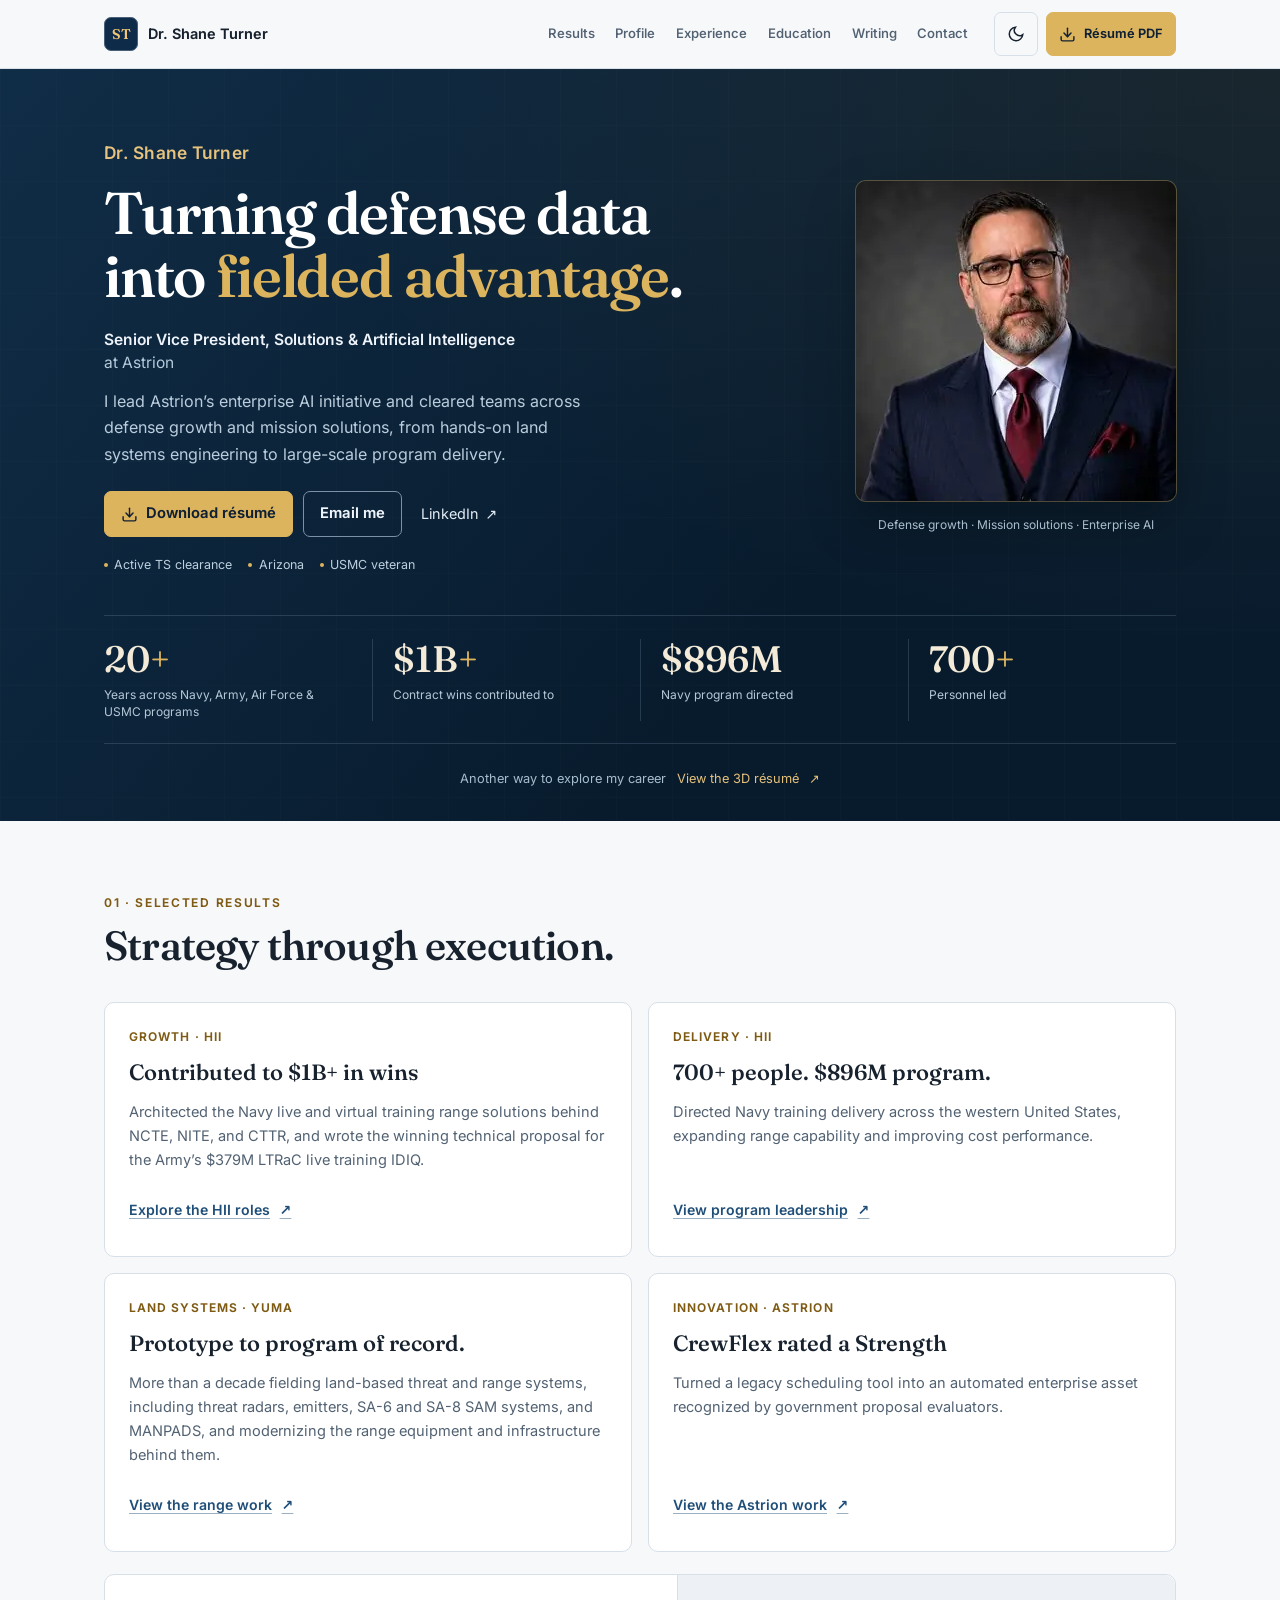
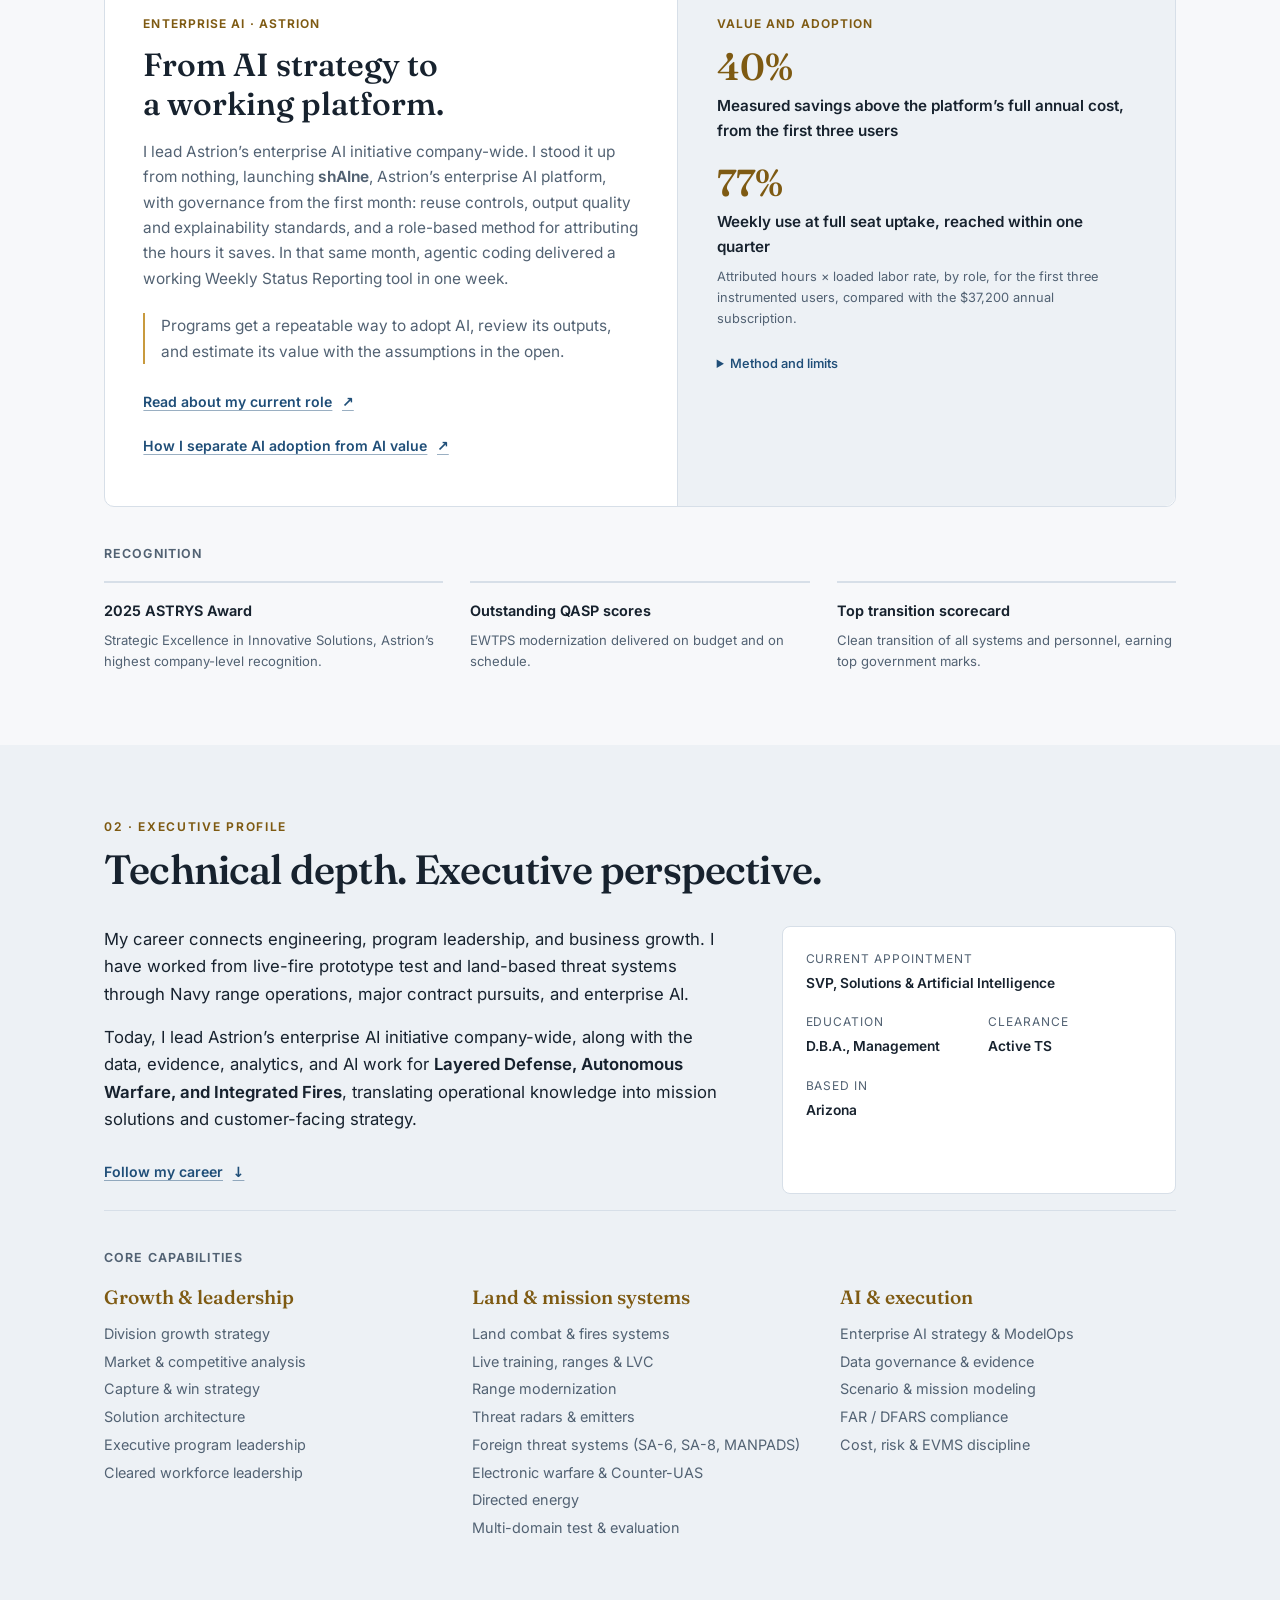
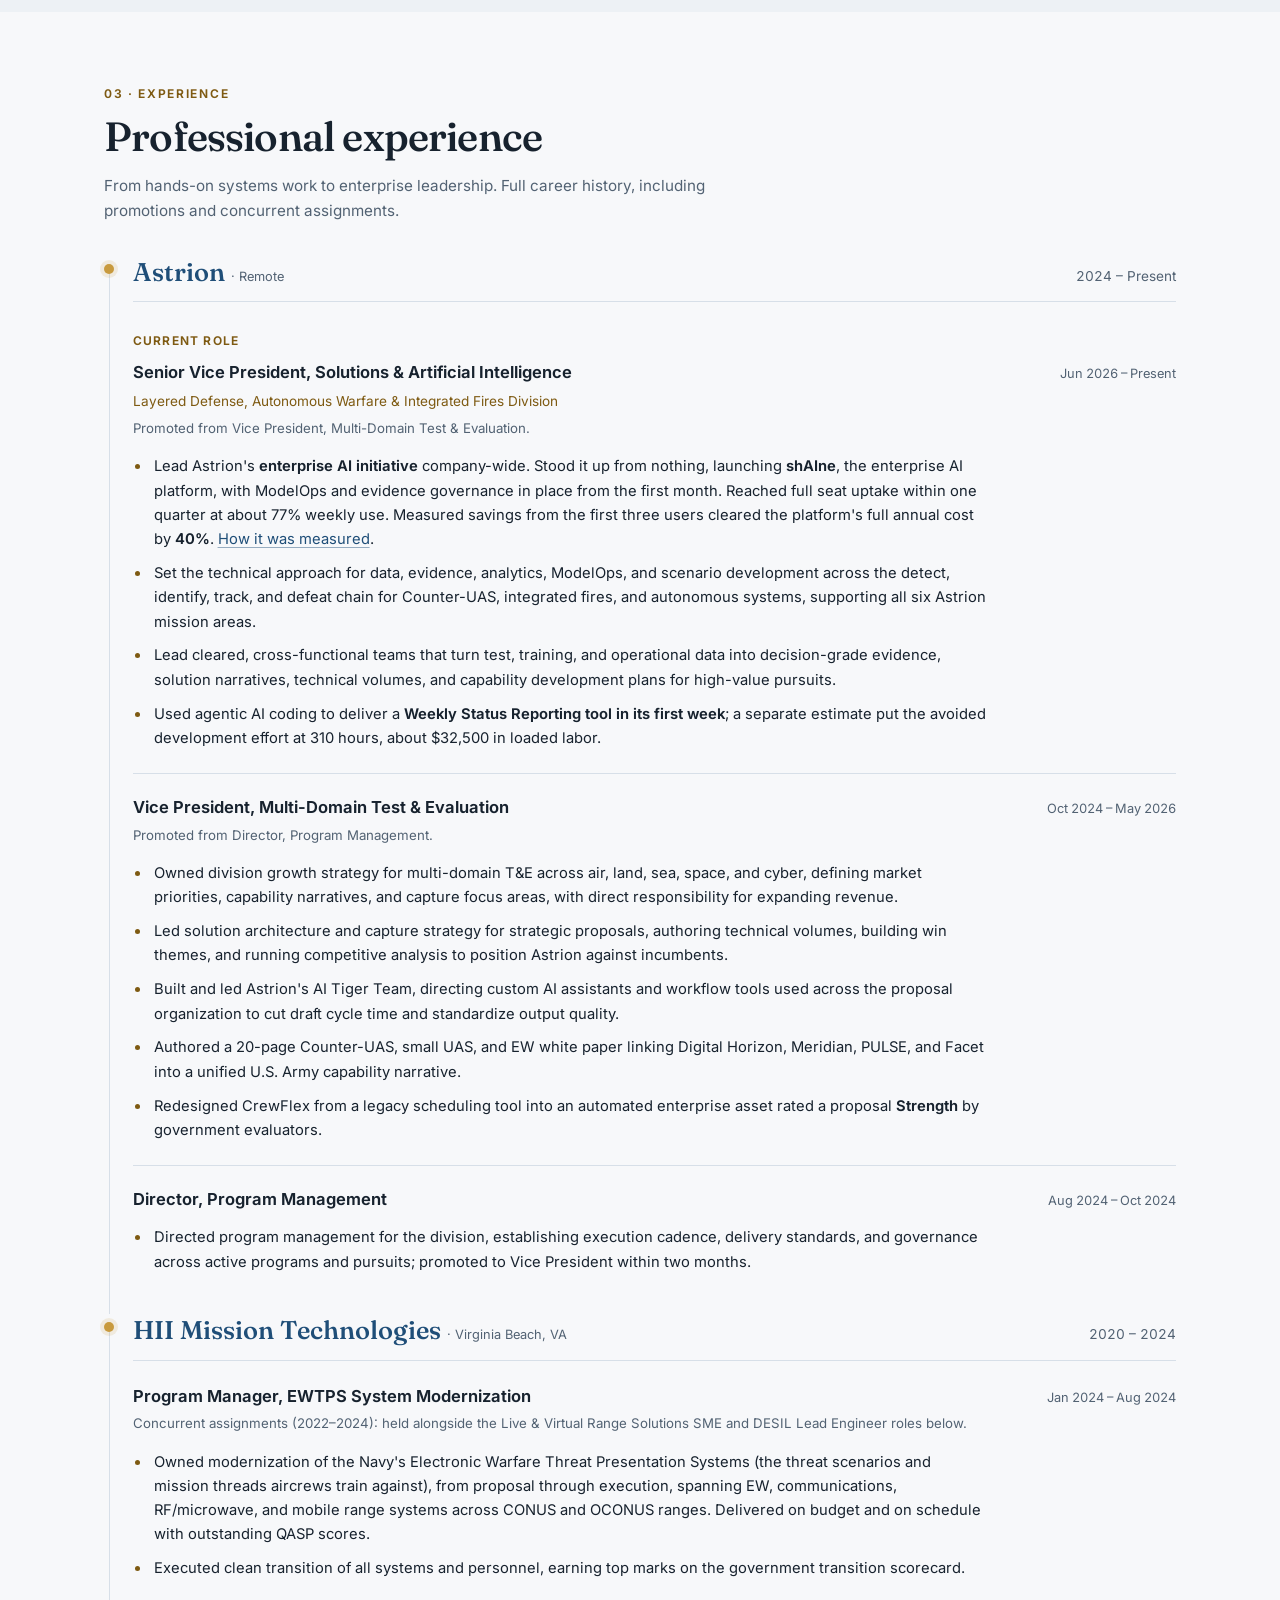
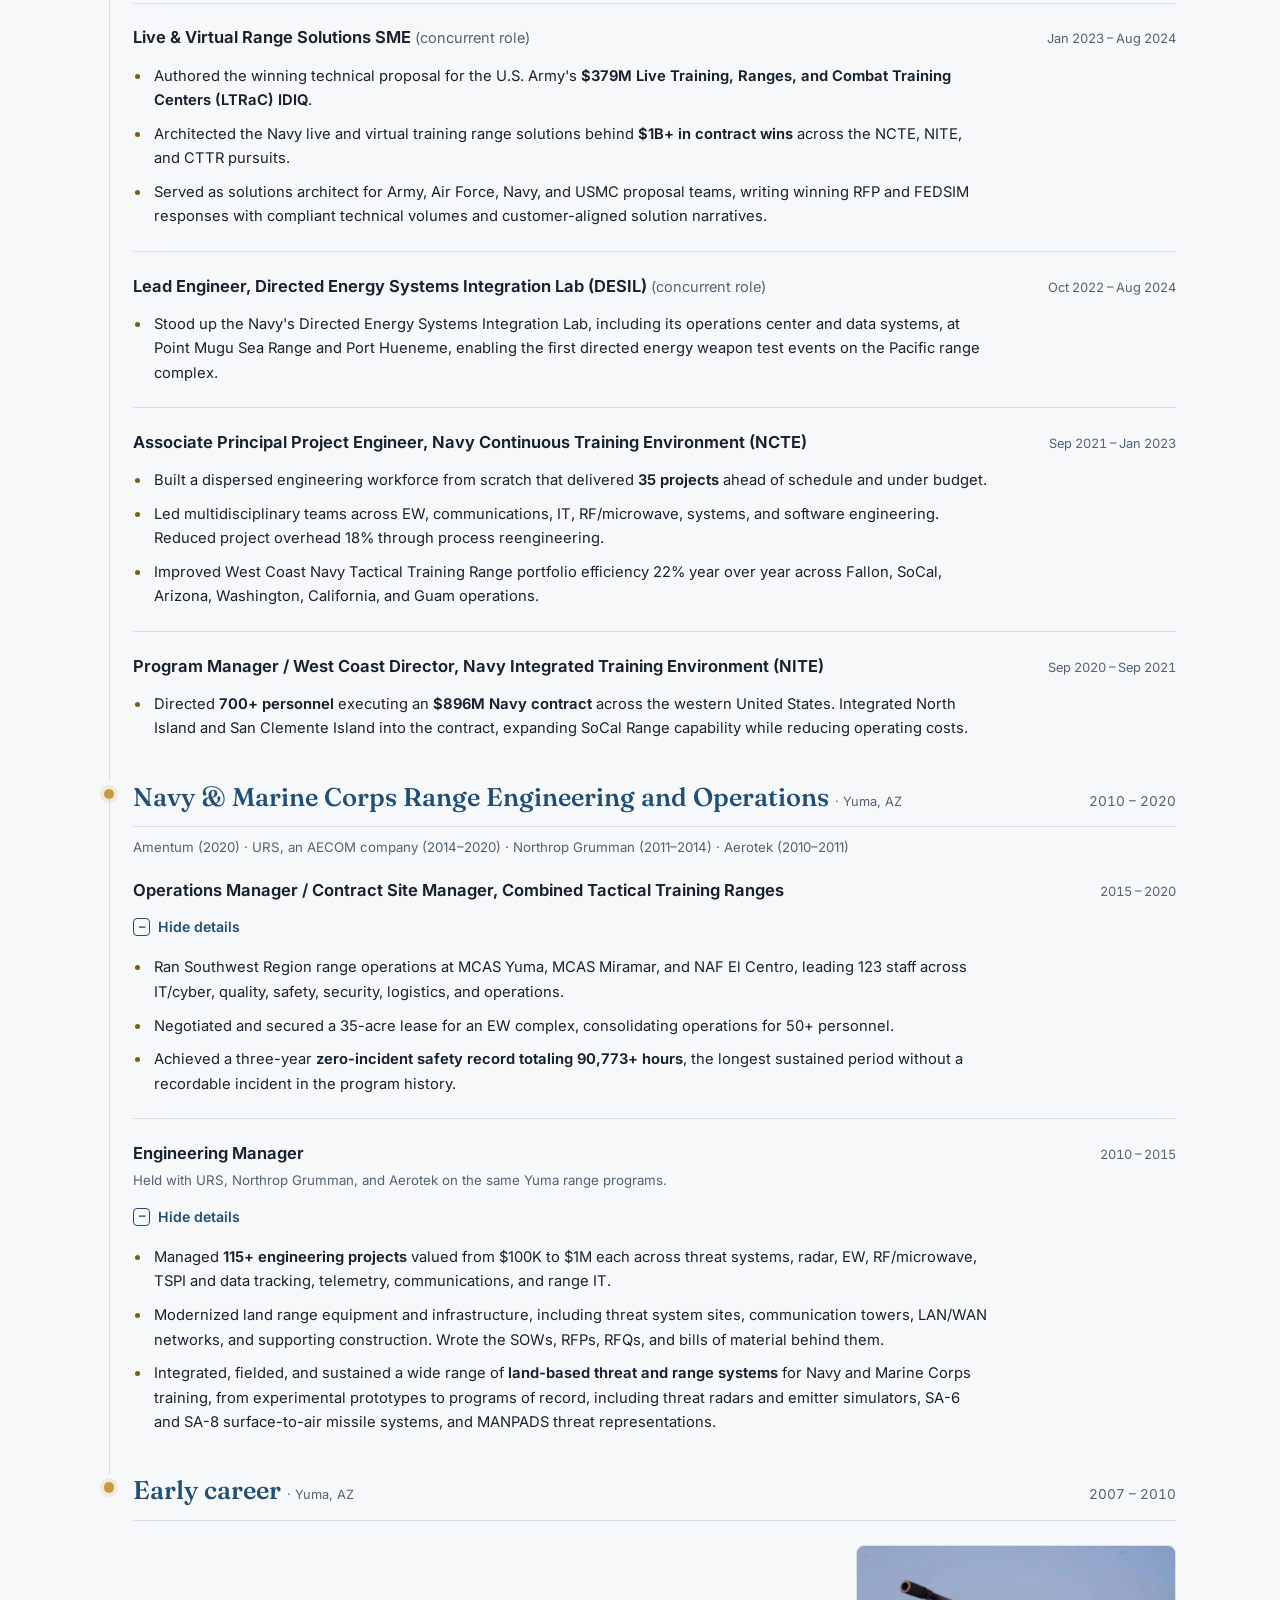
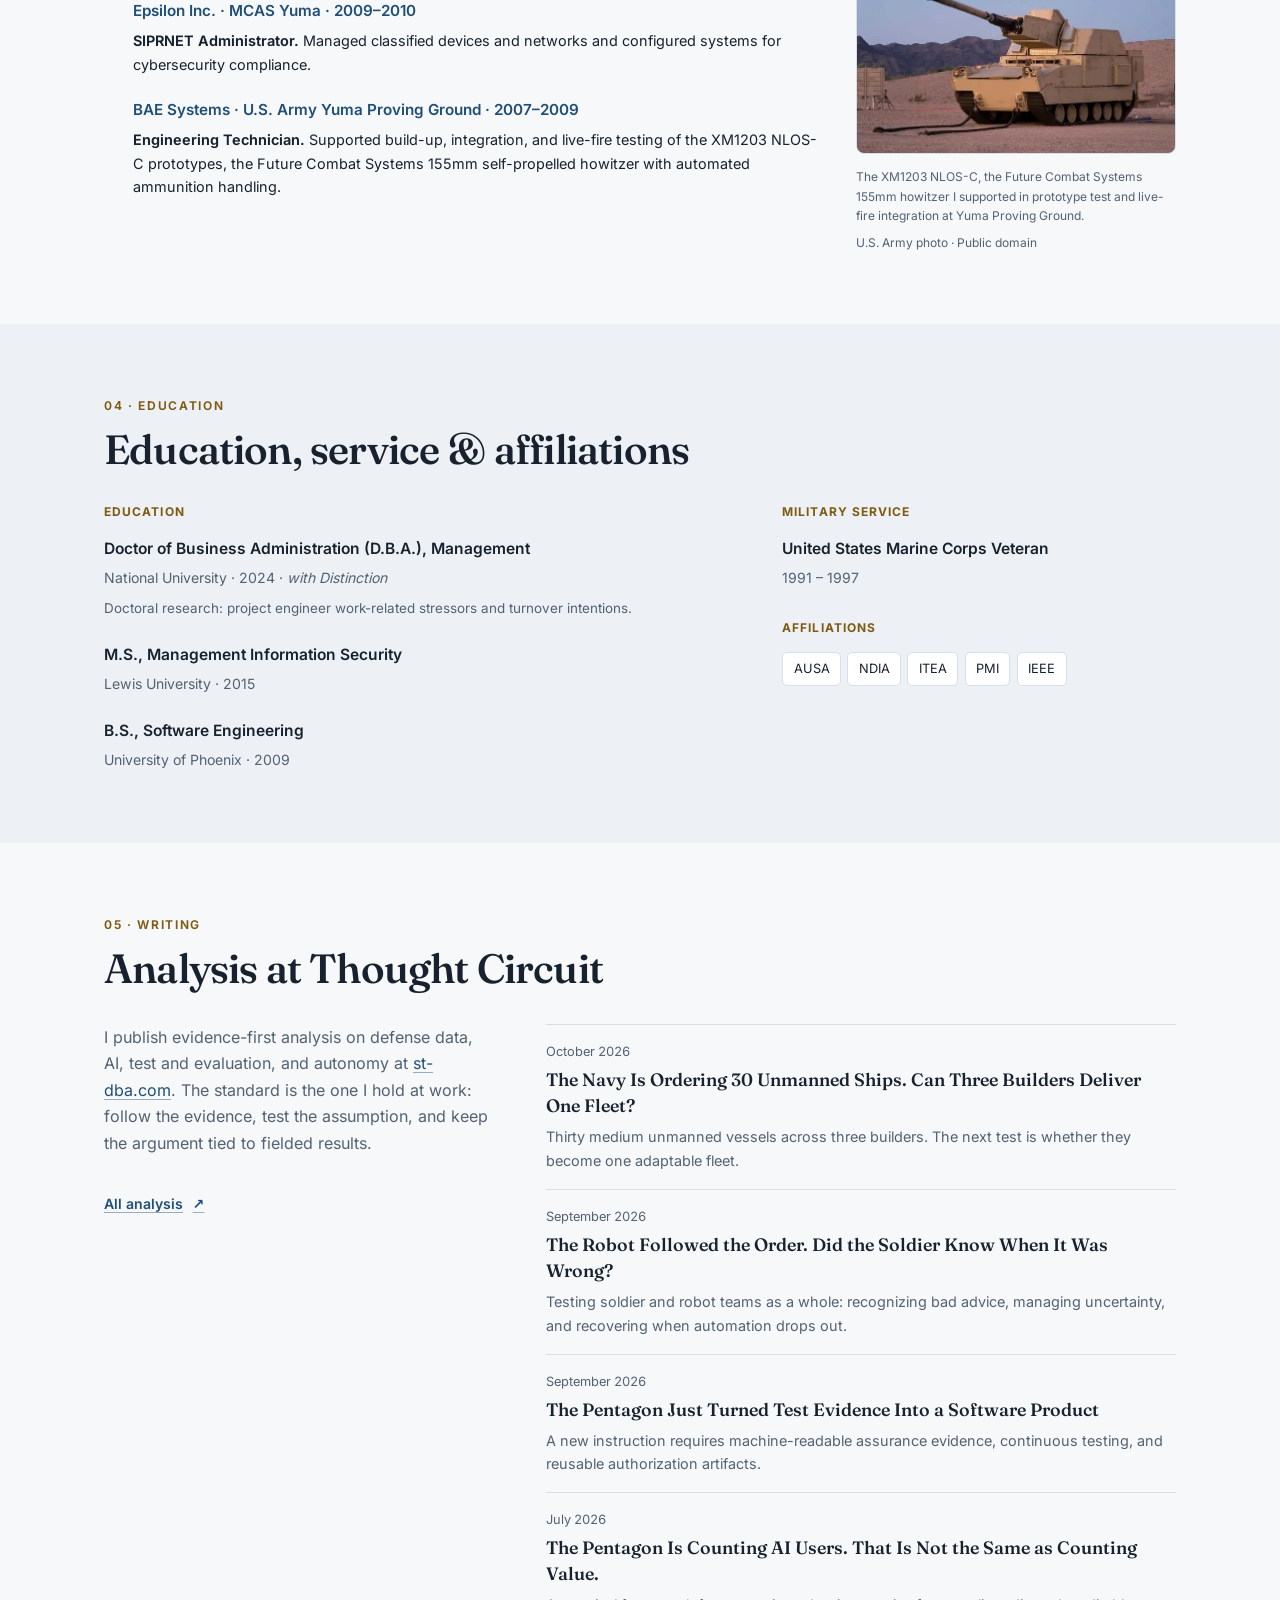
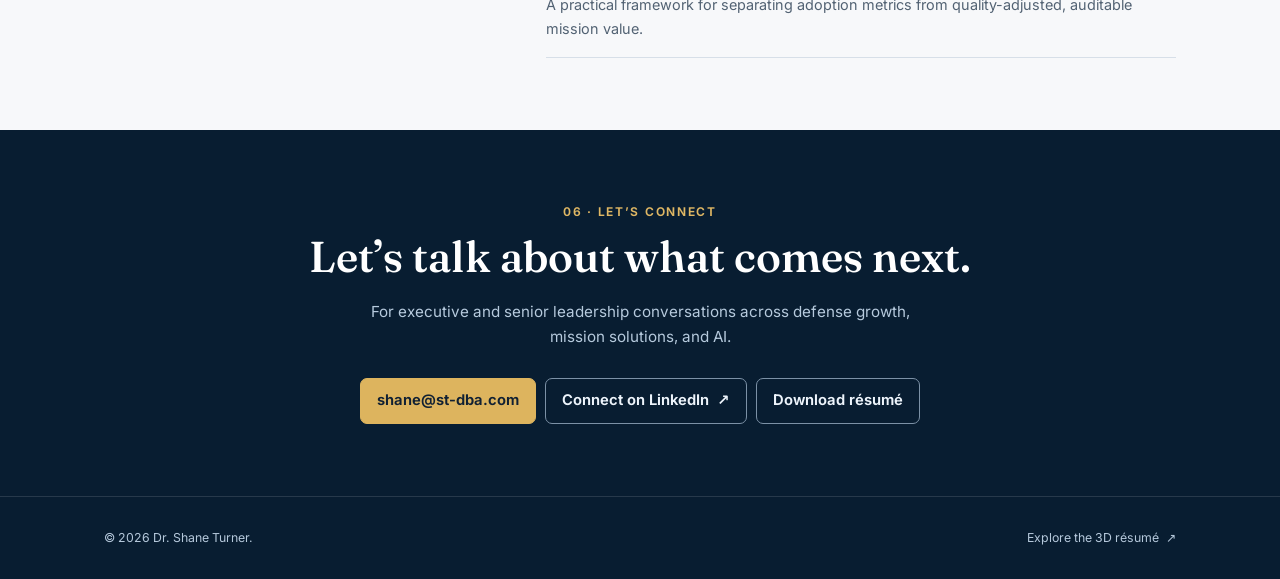
==== index.html @ 455c3be1 "Update résumé site and PDF to the October 2026 résumé Bring the main page, the 3D page, and the down" ====
<!doctype html>
<html lang="en">
  <head>
    <meta charset="utf-8" />
    <meta name="viewport" content="width=device-width, initial-scale=1" />
    <title>Dr. Shane Turner · Defense Growth &amp; Solutions Executive</title>

    <meta
      name="description"
      content="Dr. Shane Turner, defense growth and solutions executive: enterprise AI, land systems and live training, multi-domain test & evaluation, and $1B+ in contract wins."
    />
    <meta name="author" content="Dr. Shane Turner" />
    <meta name="theme-color" content="#0b1f33" />
    <meta name="referrer" content="strict-origin-when-cross-origin" />
    <meta name="color-scheme" content="dark light" />

    <meta property="og:type" content="profile" />
    <meta
      property="og:title"
      content="Dr. Shane Turner · Defense Growth & Solutions Executive"
    />
    <meta
      property="og:description"
      content="Enterprise AI leadership, land systems and live training, multi-domain test & evaluation, and contributions to $1B+ in contract wins across Navy, Army, Air Force, and USMC programs."
    />
    <meta property="og:url" content="https://resume.st-dba.com/" />
    <meta
      property="og:image"
      content="https://resume.st-dba.com/assets/og-card.png"
    />
    <meta property="og:image:width" content="1200" />
    <meta property="og:image:height" content="630" />
    <meta
      property="og:image:alt"
      content="Dr. Shane Turner · Defense Growth & Solutions Executive"
    />
    <meta property="profile:first_name" content="Shane" />
    <meta property="profile:last_name" content="Turner" />
    <meta name="twitter:card" content="summary_large_image" />
    <meta
      name="twitter:title"
      content="Dr. Shane Turner · Defense Growth & Solutions Executive"
    />
    <meta
      name="twitter:description"
      content="Enterprise AI leadership, land systems, multi-domain T&amp;E, and contributions to $1B+ in contract wins."
    />
    <meta
      name="twitter:image"
      content="https://resume.st-dba.com/assets/og-card.png"
    />
    <meta
      name="twitter:image:alt"
      content="Dr. Shane Turner · Defense Growth & Solutions Executive"
    />
    <link rel="canonical" href="https://resume.st-dba.com/" />

    <link rel="icon" href="assets/favicon.svg" type="image/svg+xml" />

    <link
      rel="preload"
      href="assets/fonts/inter-vf.woff2"
      as="font"
      type="font/woff2"
      crossorigin
    />
    <link
      rel="preload"
      href="assets/fonts/fraunces-vf.woff2"
      as="font"
      type="font/woff2"
      crossorigin
    />

    <script>
      /* Apply the saved theme, else the operating system preference, before first paint. */
      (function () {
        var theme = "dark";
        try {
          var saved = localStorage.getItem("st-resume-theme");
          theme =
            saved === "light" || saved === "dark"
              ? saved
              : matchMedia("(prefers-color-scheme: light)").matches
                ? "light"
                : "dark";
        } catch (e) {
          /* Storage is optional. */
        }
        document.documentElement.dataset.theme = theme;
      })();
    </script>
    <link rel="stylesheet" href="assets/styles.css?v=20261021a" />

    <script type="application/ld+json">
      {
        "@context": "https://schema.org",
        "@type": "Person",
        "name": "Shane Turner",
        "honorificPrefix": "Dr.",
        "jobTitle": "Senior Vice President, Solutions & Artificial Intelligence",
        "worksFor": { "@type": "Organization", "name": "Astrion" },
        "description": "Defense growth and solutions executive with 20+ years across Navy, Army, Air Force, and USMC programs.",
        "url": "https://resume.st-dba.com/",
        "image": "https://resume.st-dba.com/assets/shane-turner-760.jpg",
        "email": "mailto:shane@st-dba.com",
        "address": { "@type": "PostalAddress", "addressRegion": "AZ", "addressCountry": "US" },
        "sameAs": [
          "https://www.linkedin.com/in/drshaneturner",
          "https://st-dba.com/"
        ],
        "award": "2025 ASTRYS Award, Strategic Excellence in Innovative Solutions (Astrion)",
        "alumniOf": [
          { "@type": "CollegeOrUniversity", "name": "National University" },
          { "@type": "CollegeOrUniversity", "name": "Lewis University" },
          { "@type": "CollegeOrUniversity", "name": "University of Phoenix" }
        ],
        "hasCredential": [
          {
            "@type": "EducationalOccupationalCredential",
            "credentialCategory": "degree",
            "name": "Doctor of Business Administration (D.B.A.), Management",
            "recognizedBy": { "@type": "CollegeOrUniversity", "name": "National University" }
          },
          {
            "@type": "EducationalOccupationalCredential",
            "credentialCategory": "degree",
            "name": "M.S., Management Information Security",
            "recognizedBy": { "@type": "CollegeOrUniversity", "name": "Lewis University" }
          },
          {
            "@type": "EducationalOccupationalCredential",
            "credentialCategory": "degree",
            "name": "B.S., Software Engineering",
            "recognizedBy": { "@type": "CollegeOrUniversity", "name": "University of Phoenix" }
          }
        ],
        "knowsAbout": [
          "Artificial Intelligence",
          "ModelOps",
          "Solution Architecture",
          "Data Governance",
          "Scenario & Mission Modeling",
          "Multi-Domain Test & Evaluation",
          "Electronic Warfare",
          "Counter-UAS",
          "Directed Energy",
          "Training Range Modernization",
          "Land Systems",
          "Live, Virtual, Constructive (LVC) Training",
          "Threat Systems",
          "Capture & Win Strategy",
          "Program Management"
        ]
      }
    </script>
  </head>
  <body>
    <a class="skip-link" href="#top">Skip to content</a>
    <header class="site-header" data-no-print>
      <div class="shell site-header__inner">
        <a class="brand" href="#top" aria-label="Dr. Shane Turner, top of page">
          <span class="brand__mark" aria-hidden="true">ST</span>
          <span class="brand__name">Dr. Shane Turner</span>
        </a>
        <nav class="nav" aria-label="Section navigation">
          <a href="#highlights">Results</a><a href="#about">Profile</a
          ><a href="#experience">Experience</a
          ><a href="#education">Education</a><a href="#writing">Writing</a
          ><a href="#contact">Contact</a>
        </nav>
        <div class="header-actions">
          <button
            id="themeToggle"
            class="icon-btn"
            type="button"
            aria-label="Switch to light theme"
            title="Switch to light theme"
            hidden
          >
            <svg
              class="icon icon--sun"
              viewBox="0 0 24 24"
              width="18"
              height="18"
              aria-hidden="true"
              fill="none"
              stroke="currentColor"
              stroke-width="2"
              stroke-linecap="round"
            >
              <circle cx="12" cy="12" r="4" />
              <path
                d="M12 2v2M12 20v2M4.93 4.93l1.41 1.41M17.66 17.66l1.41 1.41M2 12h2M20 12h2M6.34 17.66l-1.41 1.41M19.07 4.93l-1.41 1.41"
              />
            </svg>
            <svg
              class="icon icon--moon"
              viewBox="0 0 24 24"
              width="18"
              height="18"
              aria-hidden="true"
              fill="none"
              stroke="currentColor"
              stroke-width="2"
              stroke-linecap="round"
            >
              <path d="M21 12.79A9 9 0 1 1 11.21 3 7 7 0 0 0 21 12.79z" />
            </svg>
          </button>
          <a
            class="btn btn--sm btn--solid"
            href="assets/Shane-Turner-Resume.pdf"
            download="Shane-Turner-Resume.pdf"
            aria-label="Download résumé PDF"
            ><svg
              viewBox="0 0 24 24"
              width="17"
              height="17"
              aria-hidden="true"
              fill="none"
              stroke="currentColor"
              stroke-width="2"
              stroke-linecap="round"
              stroke-linejoin="round"
            >
              <path d="M21 15v4a2 2 0 0 1-2 2H5a2 2 0 0 1-2-2v-4" />
              <path d="M7 10l5 5 5-5" />
              <path d="M12 15V3" /></svg
            ><span>Résumé PDF</span></a
          >
          <details class="mobile-menu" id="sectionMenu">
            <summary aria-label="Page menu">
              <span class="menu-label">Menu</span
              ><svg
                viewBox="0 0 24 24"
                width="20"
                height="20"
                aria-hidden="true"
                fill="none"
                stroke="currentColor"
                stroke-width="2"
                stroke-linecap="round"
              >
                <path d="M4 6h16M4 12h16M4 18h16" />
              </svg>
            </summary>
            <nav class="mobile-nav" aria-label="Mobile section navigation">
              <a href="#highlights">Results</a><a href="#about">Profile</a
              ><a href="#experience">Experience</a
              ><a href="#education">Education</a><a href="#writing">Writing</a
              ><a href="#contact">Contact</a>
              <a class="mobile-nav__3d" href="3d/"
                >Explore the 3D résumé <span aria-hidden="true">↗</span></a
              >
            </nav>
          </details>
        </div>
      </div>
    </header>

    <main id="top" tabindex="-1">
      <section class="hero" aria-labelledby="hero-title">
        <div class="hero__bg" aria-hidden="true"></div>
        <div class="shell hero__inner">
          <div class="hero__main">
            <div class="hero__text">
              <p class="hero__eyebrow">Dr. Shane Turner</p>
              <h1 class="hero__headline" id="hero-title">
                Turning defense data into
                <span class="hero__accent">fielded advantage</span>.
              </h1>
              <p class="hero__appointment">
                Senior Vice President, Solutions &amp; Artificial Intelligence
                <span>at Astrion</span>
              </p>
              <p class="hero__lead">
                I lead Astrion’s enterprise AI initiative and cleared teams
                across defense growth and mission solutions, from hands-on land
                systems engineering to large-scale program delivery.
              </p>
              <div class="hero__cta">
                <a
                  class="btn btn--solid"
                  href="assets/Shane-Turner-Resume.pdf"
                  download="Shane-Turner-Resume.pdf"
                  ><svg
                    viewBox="0 0 24 24"
                    width="17"
                    height="17"
                    aria-hidden="true"
                    fill="none"
                    stroke="currentColor"
                    stroke-width="2"
                    stroke-linecap="round"
                    stroke-linejoin="round"
                  >
                    <path d="M21 15v4a2 2 0 0 1-2 2H5a2 2 0 0 1-2-2v-4" />
                    <path d="M7 10l5 5 5-5" />
                    <path d="M12 15V3" /></svg
                  >Download résumé</a
                >
                <a class="btn btn--ghost" href="mailto:shane@st-dba.com"
                  >Email me</a
                >
                <a
                  class="hero__linkedin"
                  href="https://www.linkedin.com/in/drshaneturner"
                  target="_blank"
                  rel="me noopener"
                  >LinkedIn <span aria-hidden="true">↗</span></a
                >
              </div>
              <ul class="hero__badges" aria-label="At a glance">
                <li>Active TS clearance</li>
                <li>Arizona</li>
                <li>USMC veteran</li>
              </ul>
            </div>
            <figure class="hero__portrait">
              <picture>
                <source
                  type="image/webp"
                  srcset="
                    assets/shane-turner-160.webp 160w,
                    assets/shane-turner-320.webp 320w,
                    assets/shane-turner-480.webp 480w,
                    assets/shane-turner-640.webp 640w,
                    assets/shane-turner-760.webp 760w
                  "
                  sizes="(max-width: 540px) 68px, (max-width: 760px) 30vw, 320px"
                />
                <img
                  src="assets/shane-turner-760.jpg"
                  srcset="
                    assets/shane-turner-160.jpg 160w,
                    assets/shane-turner-320.jpg 320w,
                    assets/shane-turner-480.jpg 480w,
                    assets/shane-turner-640.jpg 640w,
                    assets/shane-turner-760.jpg 760w
                  "
                  sizes="(max-width: 540px) 68px, (max-width: 760px) 30vw, 320px"
                  alt="Dr. Shane Turner"
                  width="760"
                  height="760"
                  fetchpriority="high"
                  decoding="async"
                />
              </picture>
              <figcaption>
                Defense growth · Mission solutions · Enterprise AI
              </figcaption>
            </figure>
          </div>
          <dl class="hero__stats" aria-label="Career highlights">
            <div class="stat">
              <dt>20<span>+</span></dt>
              <dd>Years across Navy, Army, Air Force &amp; USMC programs</dd>
            </div>
            <div class="stat">
              <dt>$1B<span>+</span></dt>
              <dd>Contract wins contributed to</dd>
            </div>
            <div class="stat">
              <dt>$896M</dt>
              <dd>Navy program directed</dd>
            </div>
            <div class="stat">
              <dt>700<span>+</span></dt>
              <dd>Personnel led</dd>
            </div>
          </dl>
          <a class="experience-link" href="3d/"
            ><span>Another way to explore my career</span> View the 3D résumé
            <span aria-hidden="true">↗</span></a
          >
        </div>
      </section>

      <section
        class="section"
        id="highlights"
        tabindex="-1"
        aria-labelledby="results-title"
      >
        <div class="shell">
          <div class="section__head">
            <span class="kicker">01 · Selected results</span>
            <h2 class="section__title" id="results-title">
              Strategy through execution.
            </h2>
          </div>
          <div class="cards">
            <article class="card">
              <p class="card__category">Growth · HII</p>
              <h3 class="card__title">Contributed to $1B+ in wins</h3>
              <p>
                Architected the Navy live and virtual training range solutions
                behind NCTE, NITE, and CTTR, and wrote the winning technical
                proposal for the Army’s $379M LTRaC live training IDIQ.
              </p>
              <a class="text-link" href="#hii"
                >Explore the HII roles <span aria-hidden="true">↗</span></a
              >
            </article>
            <article class="card">
              <p class="card__category">Delivery · HII</p>
              <h3 class="card__title">700+ people. $896M program.</h3>
              <p>
                Directed Navy training delivery across the western United
                States, expanding range capability and improving cost
                performance.
              </p>
              <a class="text-link" href="#nite"
                >View program leadership <span aria-hidden="true">↗</span></a
              >
            </article>
            <article class="card">
              <p class="card__category">Land systems · Yuma</p>
              <h3 class="card__title">Prototype to program of record.</h3>
              <p>
                More than a decade fielding land-based threat and range systems,
                including threat radars, emitters, SA-6 and SA-8 SAM systems,
                and MANPADS, and modernizing the range equipment and
                infrastructure behind them.
              </p>
              <a class="text-link" href="#yuma"
                >View the range work <span aria-hidden="true">↗</span></a
              >
            </article>
            <article class="card">
              <p class="card__category">Innovation · Astrion</p>
              <h3 class="card__title">CrewFlex rated a Strength</h3>
              <p>
                Turned a legacy scheduling tool into an automated enterprise
                asset recognized by government proposal evaluators.
              </p>
              <a class="text-link" href="#astrion-vp"
                >View the Astrion work <span aria-hidden="true">↗</span></a
              >
            </article>
          </div>

          <article class="ai-case" aria-labelledby="shaine-title">
            <div class="ai-case__story">
              <p class="card__category">Enterprise AI · Astrion</p>
              <h3 id="shaine-title">From AI strategy to a working platform.</h3>
              <p>
                I lead Astrion’s enterprise AI initiative company-wide. I stood
                it up from nothing, launching <strong>shAIne</strong>, Astrion’s
                enterprise AI platform, with governance from the first month:
                reuse controls, output quality and explainability standards, and
                a role-based method for attributing the hours it saves. In that
                same month, agentic coding delivered a working Weekly Status
                Reporting tool in one week.
              </p>
              <p class="ai-case__outcome">
                Programs get a repeatable way to adopt AI, review its outputs,
                and estimate its value with the assumptions in the open.
              </p>
              <div class="ai-case__links">
                <a class="text-link" href="#astrion"
                  >Read about my current role
                  <span aria-hidden="true">↗</span></a
                >
                <a
                  class="text-link"
                  href="https://st-dba.com/2026/07/pentagon-ai-adoption-is-not-ai-value/"
                  >How I separate AI adoption from AI value
                  <span aria-hidden="true">↗</span></a
                >
              </div>
            </div>
            <aside class="value-panel" aria-label="shAIne value results">
              <p class="card__category">Value and adoption</p>
              <p class="value-number">40%</p>
              <p class="value-label">
                Measured savings above the platform’s full annual cost, from the
                first three users
              </p>
              <p class="value-number value-number--second">77%</p>
              <p class="value-label">
                Weekly use at full seat uptake, reached within one quarter
              </p>
              <p class="value-basis">
                Attributed hours × loaded labor rate, by role, for the first
                three instrumented users, compared with the $37,200 annual
                subscription.
              </p>
              <details class="method-details">
                <summary>Method and limits</summary>
                <div>
                  <p>
                    Role rates and the underlying activity ledger are not
                    published here. The comparison covers the first three
                    instrumented users against the full annual subscription.
                    Implementation and support costs are not included. The
                    Weekly Status Reporting tool carries a separate estimate
                    (310 hours, about $32,500 of avoided development effort)
                    that is not added to this figure.
                  </p>
                </div>
              </details>
            </aside>
          </article>

          <div class="recognition" id="recognition" tabindex="-1">
            <h3>Recognition</h3>
            <ul class="recognition__list">
              <li>
                <strong>2025 ASTRYS Award</strong
                ><span
                  >Strategic Excellence in Innovative Solutions, Astrion’s
                  highest company-level recognition.</span
                >
              </li>
              <li>
                <strong>Outstanding QASP scores</strong
                ><span
                  >EWTPS modernization delivered on budget and on
                  schedule.</span
                >
              </li>
              <li>
                <strong>Top transition scorecard</strong
                ><span
                  >Clean transition of all systems and personnel, earning top
                  government marks.</span
                >
              </li>
            </ul>
          </div>
        </div>
      </section>

      <section
        class="section section--tint"
        id="about"
        tabindex="-1"
        aria-labelledby="profile-title"
      >
        <div class="shell">
          <div class="section__head">
            <span class="kicker">02 · Executive profile</span>
            <h2 class="section__title" id="profile-title">
              Technical depth. Executive perspective.
            </h2>
          </div>
          <div class="about">
            <div class="about__body">
              <p>
                My career connects engineering, program leadership, and business
                growth. I have worked from live-fire prototype test and
                land-based threat systems through Navy range operations, major
                contract pursuits, and enterprise AI.
              </p>
              <p>
                Today, I lead Astrion’s enterprise AI initiative company-wide,
                along with the data, evidence, analytics, and AI work for
                <strong
                  >Layered Defense, Autonomous Warfare, and Integrated
                  Fires</strong
                >, translating operational knowledge into mission solutions and
                customer-facing strategy.
              </p>
              <a class="text-link" href="#experience"
                >Follow my career <span aria-hidden="true">↓</span></a
              >
            </div>
            <aside class="about__facts" aria-label="Quick facts">
              <dl>
                <div>
                  <dt>Current appointment</dt>
                  <dd>SVP, Solutions &amp; Artificial Intelligence</dd>
                </div>
                <div>
                  <dt>Education</dt>
                  <dd>D.B.A., Management</dd>
                </div>
                <div>
                  <dt>Clearance</dt>
                  <dd>Active TS</dd>
                </div>
                <div>
                  <dt>Based in</dt>
                  <dd>Arizona</dd>
                </div>
              </dl>
            </aside>
          </div>
          <div class="capabilities" id="capabilities" tabindex="-1">
            <h3>Core capabilities</h3>
            <div class="capability-grid">
              <div>
                <h4>Growth &amp; leadership</h4>
                <ul>
                  <li>Division growth strategy</li>
                  <li>Market &amp; competitive analysis</li>
                  <li>Capture &amp; win strategy</li>
                  <li>Solution architecture</li>
                  <li>Executive program leadership</li>
                  <li>Cleared workforce leadership</li>
                </ul>
              </div>
              <div>
                <h4>Land &amp; mission systems</h4>
                <ul>
                  <li>Land combat &amp; fires systems</li>
                  <li>Live training, ranges &amp; LVC</li>
                  <li>Range modernization</li>
                  <li>Threat radars &amp; emitters</li>
                  <li>Foreign threat systems (SA-6, SA-8, MANPADS)</li>
                  <li>Electronic warfare &amp; Counter-UAS</li>
                  <li>Directed energy</li>
                  <li>Multi-domain test &amp; evaluation</li>
                </ul>
              </div>
              <div>
                <h4>AI &amp; execution</h4>
                <ul>
                  <li>Enterprise AI strategy &amp; ModelOps</li>
                  <li>Data governance &amp; evidence</li>
                  <li>Scenario &amp; mission modeling</li>
                  <li>FAR / DFARS compliance</li>
                  <li>Cost, risk &amp; EVMS discipline</li>
                </ul>
              </div>
            </div>
          </div>
        </div>
      </section>
      <!-- ===================== Experience ===================== -->
      <section
        class="section"
        id="experience"
        tabindex="-1"
        aria-labelledby="experience-title"
      >
        <div class="shell">
          <div class="section__head">
            <span class="kicker">03 · Experience</span>
            <h2 class="section__title" id="experience-title">
              Professional experience
            </h2>
            <p class="section__intro">
              From hands-on systems work to enterprise leadership. Full career
              history, including promotions and concurrent assignments.
            </p>
          </div>

          <div class="timeline">
            <!-- Astrion -->
            <article class="org" id="astrion" tabindex="-1">
              <header class="org__head">
                <h3 class="org__name">
                  Astrion <span class="org__loc">· Remote</span>
                </h3>
                <span class="org__dates">2024 – Present</span>
              </header>

              <div class="role role--current">
                <span class="role__status">Current role</span>
                <div class="role__head">
                  <h4 class="role__title">
                    Senior Vice President, Solutions &amp; Artificial
                    Intelligence
                  </h4>
                  <span class="role__dates">Jun 2026 – Present</span>
                </div>
                <p class="role__division">
                  Layered Defense, Autonomous Warfare &amp; Integrated Fires
                  Division
                </p>
                <p class="role__note">
                  Promoted from Vice President, Multi-Domain Test &amp;
                  Evaluation.
                </p>
                <ul class="bullets">
                  <li>
                    Lead Astrion's <strong>enterprise AI initiative</strong>
                    company-wide. Stood it up from nothing, launching
                    <strong>shAIne</strong>, the enterprise AI platform, with
                    ModelOps and evidence governance in place from the first
                    month. Reached full seat uptake within one quarter at about
                    77% weekly use. Measured savings from the first three users
                    cleared the platform's full annual cost by
                    <strong>40%</strong>.
                    <a class="inline-link" href="#shaine-title"
                      >How it was measured</a
                    >.
                  </li>
                  <li>
                    Set the technical approach for data, evidence, analytics,
                    ModelOps, and scenario development across the detect,
                    identify, track, and defeat chain for Counter-UAS,
                    integrated fires, and autonomous systems, supporting all six
                    Astrion mission areas.
                  </li>
                  <li>
                    Lead cleared, cross-functional teams that turn test,
                    training, and operational data into decision-grade
                    evidence, solution narratives, technical volumes, and
                    capability development plans for high-value pursuits.
                  </li>
                  <li>
                    Used agentic AI coding to deliver a
                    <strong>Weekly Status Reporting tool in its first week</strong
                    >; a separate estimate put the avoided development effort at
                    310 hours, about $32,500 in loaded labor.
                  </li>
                </ul>
              </div>

              <div class="role" id="astrion-vp" tabindex="-1">
                <div class="role__head">
                  <h4 class="role__title">
                    Vice President, Multi-Domain Test &amp; Evaluation
                  </h4>
                  <span class="role__dates">Oct 2024 – May 2026</span>
                </div>
                <p class="role__note">
                  Promoted from Director, Program Management.
                </p>
                <ul class="bullets">
                  <li>
                    Owned division growth strategy for multi-domain T&amp;E
                    across air, land, sea, space, and cyber, defining market
                    priorities, capability narratives, and capture focus areas,
                    with direct responsibility for expanding revenue.
                  </li>
                  <li>
                    Led solution architecture and capture strategy for strategic
                    proposals, authoring technical volumes, building win themes,
                    and running competitive analysis to position Astrion against
                    incumbents.
                  </li>
                  <li>
                    Built and led Astrion's AI Tiger Team, directing custom AI
                    assistants and workflow tools used across the proposal
                    organization to cut draft cycle time and standardize output
                    quality.
                  </li>
                  <li>
                    Authored a 20-page Counter-UAS, small UAS, and EW white
                    paper linking Digital Horizon, Meridian, PULSE, and Facet
                    into a unified U.S. Army capability narrative.
                  </li>
                  <li>
                    Redesigned CrewFlex from a legacy scheduling tool into an
                    automated enterprise asset rated a proposal
                    <strong>Strength</strong> by government evaluators.
                  </li>
                </ul>
              </div>

              <div class="role">
                <div class="role__head">
                  <h4 class="role__title">Director, Program Management</h4>
                  <span class="role__dates">Aug 2024 – Oct 2024</span>
                </div>
                <ul class="bullets">
                  <li>
                    Directed program management for the division, establishing
                    execution cadence, delivery standards, and governance across
                    active programs and pursuits; promoted to Vice President
                    within two months.
                  </li>
                </ul>
              </div>
            </article>

            <!-- HII -->
            <article class="org" id="hii" tabindex="-1">
              <header class="org__head">
                <h3 class="org__name">
                  HII Mission Technologies
                  <span class="org__loc">· Virginia Beach, VA</span>
                </h3>
                <span class="org__dates">2020 – 2024</span>
              </header>

              <div class="role">
                <div class="role__head">
                  <h4 class="role__title">
                    Program Manager, EWTPS System Modernization
                  </h4>
                  <span class="role__dates">Jan 2024 – Aug 2024</span>
                </div>
                <p class="role__note">
                  Concurrent assignments (2022–2024): held alongside the Live
                  &amp; Virtual Range Solutions SME and DESIL Lead Engineer
                  roles below.
                </p>
                <ul class="bullets">
                  <li>
                    Owned modernization of the Navy's Electronic Warfare Threat
                    Presentation Systems (the threat scenarios and mission
                    threads aircrews train against), from proposal through
                    execution, spanning EW, communications, RF/microwave, and
                    mobile range systems across CONUS and OCONUS ranges.
                    Delivered on budget and on schedule with outstanding QASP
                    scores.
                  </li>
                  <li>
                    Executed clean transition of all systems and personnel,
                    earning top marks on the government transition scorecard.
                  </li>
                </ul>
              </div>

              <div class="role">
                <div class="role__head">
                  <h4 class="role__title">
                    Live &amp; Virtual Range Solutions SME
                    <span class="role__concurrent">(concurrent role)</span>
                  </h4>
                  <span class="role__dates">Jan 2023 – Aug 2024</span>
                </div>
                <ul class="bullets">
                  <li>
                    Authored the winning technical proposal for the U.S. Army's
                    <strong
                      >$379M Live Training, Ranges, and Combat Training Centers
                      (LTRaC) IDIQ</strong
                    >.
                  </li>
                  <li>
                    Architected the Navy live and virtual training range
                    solutions behind <strong>$1B+ in contract wins</strong>
                    across the NCTE, NITE, and CTTR pursuits.
                  </li>
                  <li>
                    Served as solutions architect for Army, Air Force, Navy, and
                    USMC proposal teams, writing winning RFP and FEDSIM
                    responses with compliant technical volumes and
                    customer-aligned solution narratives.
                  </li>
                </ul>
              </div>

              <div class="role">
                <div class="role__head">
                  <h4 class="role__title">
                    Lead Engineer, Directed Energy Systems Integration Lab
                    (DESIL)
                    <span class="role__concurrent">(concurrent role)</span>
                  </h4>
                  <span class="role__dates">Oct 2022 – Aug 2024</span>
                </div>
                <ul class="bullets">
                  <li>
                    Stood up the Navy's Directed Energy Systems Integration Lab,
                    including its operations center and data systems, at Point
                    Mugu Sea Range and Port Hueneme, enabling the first directed
                    energy weapon test events on the Pacific range complex.
                  </li>
                </ul>
              </div>

              <div class="role">
                <div class="role__head">
                  <h4 class="role__title">
                    Associate Principal Project Engineer, Navy Continuous
                    Training Environment (NCTE)
                  </h4>
                  <span class="role__dates">Sep 2021 – Jan 2023</span>
                </div>
                <ul class="bullets">
                  <li>
                    Built a dispersed engineering workforce from scratch that
                    delivered <strong>35 projects</strong> ahead of schedule
                    and under budget.
                  </li>
                  <li>
                    Led multidisciplinary teams across EW, communications, IT,
                    RF/microwave, systems, and software engineering. Reduced
                    project overhead 18% through process reengineering.
                  </li>
                  <li>
                    Improved West Coast Navy Tactical Training Range portfolio
                    efficiency 22% year over year across Fallon, SoCal, Arizona,
                    Washington, California, and Guam operations.
                  </li>
                </ul>
              </div>

              <div class="role" id="nite" tabindex="-1">
                <div class="role__head">
                  <h4 class="role__title">
                    Program Manager / West Coast Director, Navy Integrated
                    Training Environment (NITE)
                  </h4>
                  <span class="role__dates">Sep 2020 – Sep 2021</span>
                </div>
                <ul class="bullets">
                  <li>
                    Directed <strong>700+ personnel</strong> executing an
                    <strong>$896M Navy contract</strong> across the western
                    United States. Integrated North Island and San Clemente
                    Island into the contract, expanding SoCal Range capability
                    while reducing operating costs.
                  </li>
                </ul>
              </div>
            </article>

            <!-- Yuma ranges: Amentum / URS (AECOM) / Northrop Grumman / Aerotek -->
            <article class="org" id="yuma" tabindex="-1">
              <header class="org__head">
                <h3 class="org__name">
                  Navy &amp; Marine Corps Range Engineering and Operations
                  <span class="org__loc">· Yuma, AZ</span>
                </h3>
                <span class="org__dates">2010 – 2020</span>
              </header>
              <p class="role__note org__employers">
                Amentum (2020) · URS, an AECOM company (2014–2020) · Northrop
                Grumman (2011–2014) · Aerotek (2010–2011)
              </p>

              <div class="role">
                <div class="role__head">
                  <h4 class="role__title">
                    Operations Manager / Contract Site Manager, Combined
                    Tactical Training Ranges
                  </h4>
                  <span class="role__dates">2015 – 2020</span>
                </div>
                <details class="role__more">
                  <summary>
                    <span class="when-closed">Show details</span
                    ><span class="when-open">Hide details</span>
                  </summary>
                <ul class="bullets">
                  <li>
                    Ran Southwest Region range operations at MCAS Yuma, MCAS
                    Miramar, and NAF El Centro, leading 123 staff across
                    IT/cyber, quality, safety, security, logistics, and
                    operations.
                  </li>
                  <li>
                    Negotiated and secured a 35-acre lease for an EW complex,
                    consolidating operations for 50+ personnel.
                  </li>
                  <li>
                    Achieved a three-year
                    <strong
                      >zero-incident safety record totaling 90,773+
                      hours</strong
                    >, the longest sustained period without a recordable
                    incident in the program history.
                  </li>
                </ul>
                </details>
              </div>

              <div class="role">
                <div class="role__head">
                  <h4 class="role__title">Engineering Manager</h4>
                  <span class="role__dates">2010 – 2015</span>
                </div>
                <p class="role__note">
                  Held with URS, Northrop Grumman, and Aerotek on the same Yuma
                  range programs.
                </p>
                <details class="role__more">
                  <summary>
                    <span class="when-closed">Show details</span
                    ><span class="when-open">Hide details</span>
                  </summary>
                <ul class="bullets">
                  <li>
                    Managed <strong>115+ engineering projects</strong> valued
                    from $100K to $1M each across threat systems, radar, EW,
                    RF/microwave, TSPI and data tracking, telemetry,
                    communications, and range IT.
                  </li>
                  <li>
                    Modernized land range equipment and infrastructure,
                    including threat system sites, communication towers, LAN/WAN
                    networks, and supporting construction. Wrote the SOWs, RFPs,
                    RFQs, and bills of material behind them.
                  </li>
                  <li>
                    Integrated, fielded, and sustained a wide range of
                    <strong>land-based threat and range systems</strong> for
                    Navy and Marine Corps training, from experimental prototypes
                    to programs of record, including threat radars and emitter
                    simulators, SA-6 and SA-8 surface-to-air missile systems,
                    and MANPADS threat representations.
                  </li>
                </ul>
                </details>
              </div>
            </article>

            <!-- Early career -->
            <article class="org">
              <header class="org__head">
                <h3 class="org__name">
                  Early career <span class="org__loc">· Yuma, AZ</span>
                </h3>
                <span class="org__dates">2007 – 2010</span>
              </header>
              <div class="early">
                <ul class="early__list">
                  <li>
                    <span class="early__co"
                      >Epsilon Inc. · MCAS Yuma · 2009–2010</span
                    >
                    <span class="early__what"
                      ><strong>SIPRNET Administrator.</strong> Managed
                      classified devices and networks and configured systems for
                      cybersecurity compliance.</span
                    >
                  </li>
                  <li>
                    <span class="early__co"
                      >BAE Systems · U.S. Army Yuma Proving Ground ·
                      2007–2009</span
                    >
                    <span class="early__what"
                      ><strong>Engineering Technician.</strong> Supported
                      build-up, integration, and live-fire testing of the XM1203
                      NLOS-C prototypes, the Future Combat Systems 155mm
                      self-propelled howitzer with automated ammunition
                      handling.</span
                    >
                  </li>
                </ul>
                <figure class="early__figure">
                  <div class="early__frame">
                    <picture>
                      <source type="image/webp" srcset="assets/nlos-c-640.webp" />
                      <img
                        src="assets/nlos-c-640.jpg"
                        alt="XM1203 Non-Line-of-Sight Cannon (NLOS-C) prototype on a desert test range"
                        width="640"
                        height="418"
                        loading="lazy"
                        decoding="async"
                      />
                    </picture>
                  </div>
                  <figcaption>
                    The XM1203 NLOS-C, the Future Combat Systems 155mm howitzer
                    I supported in prototype test and live-fire integration at
                    Yuma Proving Ground.<span class="early__credit"
                      >U.S. Army photo · Public domain</span
                    >
                  </figcaption>
                </figure>
              </div>
            </article>
          </div>
        </div>
      </section>

      <!-- ===================== Education ===================== -->
      <section
        class="section section--tint"
        id="education"
        tabindex="-1"
        aria-labelledby="foundation-title"
      >
        <div class="shell">
          <div class="section__head">
            <span class="kicker">04 · Education</span>
            <h2 class="section__title" id="foundation-title">
              Education, service &amp; affiliations
            </h2>
          </div>
          <div class="edu-grid">
            <div class="edu-col">
              <h3 class="edu-col__title">Education</h3>
              <ul class="edu-list">
                <li>
                  <span class="edu-degree"
                    >Doctor of Business Administration (D.B.A.),
                    Management</span
                  >
                  <span class="edu-school"
                    >National University · 2024 ·
                    <em>with Distinction</em></span
                  >
                  <span class="edu-detail"
                    >Doctoral research: project engineer work-related stressors
                    and turnover intentions.</span
                  >
                </li>
                <li>
                  <span class="edu-degree"
                    >M.S., Management Information Security</span
                  >
                  <span class="edu-school">Lewis University · 2015</span>
                </li>
                <li>
                  <span class="edu-degree">B.S., Software Engineering</span>
                  <span class="edu-school">University of Phoenix · 2009</span>
                </li>
              </ul>
            </div>
            <div class="edu-col">
              <h3 class="edu-col__title">Military service</h3>
              <ul class="edu-list">
                <li>
                  <span class="edu-degree"
                    >United States Marine Corps Veteran</span
                  >
                  <span class="edu-school">1991 – 1997</span>
                </li>
              </ul>
              <h3 class="edu-col__title edu-col__title--spaced">
                Affiliations
              </h3>
              <ul class="tags tags--sm">
                <li>AUSA</li>
                <li>NDIA</li>
                <li>ITEA</li>
                <li>PMI</li>
                <li>IEEE</li>
              </ul>
            </div>
          </div>
        </div>
      </section>

      <!-- ===================== Writing ===================== -->
      <section
        class="section"
        id="writing"
        tabindex="-1"
        aria-labelledby="writing-title"
      >
        <div class="shell">
          <div class="section__head">
            <span class="kicker">05 · Writing</span>
            <h2 class="section__title" id="writing-title">
              Analysis at Thought Circuit
            </h2>
          </div>
          <div class="writing">
            <div class="writing__intro">
              <p>
                I publish evidence-first analysis on defense data, AI, test and
                evaluation, and autonomy at
                <a class="inline-link" href="https://st-dba.com/">st-dba.com</a
                >. The standard is the one I hold at work: follow the evidence,
                test the assumption, and keep the argument tied to fielded
                results.
              </p>
              <a class="text-link" href="https://st-dba.com/posts/"
                >All analysis <span aria-hidden="true">↗</span></a
              >
            </div>
            <ul class="writing__list">
              <li>
                <span class="writing__date">October 2026</span>
                <a
                  href="https://st-dba.com/2026/10/navy-musv-three-builders-one-fleet/"
                  >The Navy Is Ordering 30 Unmanned Ships. Can Three Builders
                  Deliver One Fleet?</a
                >
                <p class="writing__summary">
                  Thirty medium unmanned vessels across three builders. The next
                  test is whether they become one adaptable fleet.
                </p>
              </li>
              <li>
                <span class="writing__date">September 2026</span>
                <a
                  href="https://st-dba.com/2026/09/soldier-ai-teaming-trust-errors-and-recovery/"
                  >The Robot Followed the Order. Did the Soldier Know When It
                  Was Wrong?</a
                >
                <p class="writing__summary">
                  Testing soldier and robot teams as a whole: recognizing bad
                  advice, managing uncertainty, and recovering when automation
                  drops out.
                </p>
              </li>
              <li>
                <span class="writing__date">September 2026</span>
                <a
                  href="https://st-dba.com/2026/09/pentagon-test-evidence-software-product/"
                  >The Pentagon Just Turned Test Evidence Into a Software
                  Product</a
                >
                <p class="writing__summary">
                  A new instruction requires machine-readable assurance
                  evidence, continuous testing, and reusable authorization
                  artifacts.
                </p>
              </li>
              <li>
                <span class="writing__date">July 2026</span>
                <a
                  href="https://st-dba.com/2026/07/pentagon-ai-adoption-is-not-ai-value/"
                  >The Pentagon Is Counting AI Users. That Is Not the Same as
                  Counting Value.</a
                >
                <p class="writing__summary">
                  A practical framework for separating adoption metrics from
                  quality-adjusted, auditable mission value.
                </p>
              </li>
            </ul>
          </div>
        </div>
      </section>

      <section
        class="cta"
        id="contact"
        tabindex="-1"
        aria-labelledby="contact-title"
      >
        <div class="shell cta__inner">
          <p class="kicker kicker--light">06 · Let’s connect</p>
          <h2 class="cta__title" id="contact-title">
            Let’s talk about what comes next.
          </h2>
          <p class="cta__text">
            For executive and senior leadership conversations across defense
            growth, mission solutions, and AI.
          </p>
          <div class="cta__actions">
            <a class="btn btn--solid" href="mailto:shane@st-dba.com"
              >shane@st-dba.com</a
            ><a
              class="btn btn--ghost btn--ghost-light"
              href="https://www.linkedin.com/in/drshaneturner"
              target="_blank"
              rel="me noopener"
              >Connect on LinkedIn <span aria-hidden="true">↗</span></a
            ><a
              class="btn btn--ghost btn--ghost-light"
              href="assets/Shane-Turner-Resume.pdf"
              download="Shane-Turner-Resume.pdf"
              >Download résumé</a
            >
          </div>
          <p class="print-contact">
            shane@st-dba.com · resume.st-dba.com<br />linkedin.com/in/drshaneturner
          </p>
        </div>
      </section>
    </main>
    <footer class="footer">
      <div class="shell footer__inner">
        <p class="footer__copyright">© 2026 Dr. Shane Turner.</p>
        <a href="3d/"
          >Explore the 3D résumé <span aria-hidden="true">↗</span></a
        >
      </div>
    </footer>
    <a
      class="to-top"
      id="toTop"
      href="#top"
      aria-label="Back to top"
      data-no-print
      ><svg
        viewBox="0 0 24 24"
        width="20"
        height="20"
        aria-hidden="true"
        fill="none"
        stroke="currentColor"
        stroke-width="2"
        stroke-linecap="round"
        stroke-linejoin="round"
      >
        <path d="m18 15-6-6-6 6" /></svg
    ></a>
    <script src="assets/main.js?v=20261004a" defer></script>
  </body>
</html>
---- assets/styles.css ----
/* Main resume. Local fonts, native document flow, navy and gold. */
@font-face {
  font-family: Inter;
  src: url("fonts/inter-vf.woff2") format("woff2");
  font-style: normal;
  font-weight: 100 900;
  font-display: swap;
}
@font-face {
  font-family: Fraunces;
  src: url("fonts/fraunces-vf.woff2") format("woff2");
  font-style: normal;
  font-weight: 100 900;
  font-display: swap;
}
:root {
  color-scheme: light;
  --font-display: "Fraunces", Georgia, serif;
  --font-sans: "Inter", system-ui, -apple-system, "Segoe UI", sans-serif;
  --navy: #0e2c49;
  --navy-deep: #081d31;
  --navy-soft: #1f4e78;
  --gold: #c89a3e;
  --gold-bright: #ddb45e;
  --gold-strong: #7e5a12;
  --bg: #f7f8fa;
  --tint: #edf1f5;
  --surface: #fff;
  --ink: #17222e;
  --muted: #526273;
  --border: #d7dfe8;
  --ring: #236399;
  --shadow: 0 8px 30px #0e2c4909;
  --shell: 70rem;
}
:root[data-theme="dark"] {
  color-scheme: dark;
  --bg: #0a121d;
  --tint: #101c2a;
  --surface: #132131;
  --ink: #e8eef6;
  --muted: #a8bacb;
  --border: #2c3c4e;
  --navy-soft: #8bbce8;
  --gold-strong: #ddb45e;
  --ring: #e4be72;
  --shadow: 0 8px 30px #00000016;
}
@media (prefers-color-scheme: dark) {
  :root:not([data-theme="light"]) {
    color-scheme: dark;
    --bg: #0a121d;
    --tint: #101c2a;
    --surface: #132131;
    --ink: #e8eef6;
    --muted: #a8bacb;
    --border: #2c3c4e;
    --navy-soft: #8bbce8;
    --gold-strong: #ddb45e;
    --ring: #e4be72;
    --shadow: 0 8px 30px #00000016;
  }
}
*,
*::before,
*::after {
  box-sizing: border-box;
}
[hidden] {
  display: none !important;
}
html {
  scroll-behavior: smooth;
  scroll-padding-top: 5.5rem;
}
body {
  margin: 0;
  color: var(--ink);
  background: var(--bg);
  font: 1rem/1.65 var(--font-sans);
  -webkit-font-smoothing: antialiased;
}
h1,
h2,
h3,
h4 {
  margin: 0;
  line-height: 1.2;
  text-wrap: balance;
}
p {
  margin: 0 0 1rem;
}
a {
  color: var(--navy-soft);
  text-decoration: none;
}
a:hover {
  text-decoration: underline;
  text-underline-offset: 0.2em;
}
img,
svg {
  max-width: 100%;
}
button,
summary {
  font: inherit;
}
strong {
  font-weight: 650;
}
:focus-visible {
  outline: 3px solid var(--ring);
  outline-offset: 4px;
}
[tabindex="-1"]:focus:not(:focus-visible) {
  outline: none;
}
.shell {
  width: 100%;
  max-width: var(--shell);
  margin-inline: auto;
  padding-inline: 1.5rem;
}
.skip-link {
  position: fixed;
  left: 1rem;
  top: -6rem;
  z-index: 300;
  padding: 0.75rem 1.25rem;
  color: #081d31;
  background: #ddb45e;
  border-radius: 6px;
}
.skip-link:focus {
  top: 0.6rem;
}
.btn {
  display: inline-flex;
  gap: 0.5rem;
  align-items: center;
  justify-content: center;
  min-height: 46px;
  padding: 0.65rem 1rem;
  border: 1px solid transparent;
  border-radius: 7px;
  font-size: 0.92rem;
  font-weight: 650;
  line-height: 1.35;
  text-align: center;
  text-decoration: none;
  transition:
    background 0.15s,
    border-color 0.15s;
}
.btn svg {
  flex: none;
}
.btn:hover {
  text-decoration: none;
}
.btn--solid {
  background: var(--gold-bright);
  color: #102033;
  border-color: var(--gold-bright);
}
.btn--solid:hover {
  background: #edca82;
  border-color: #edca82;
  color: #102033;
}
.btn--ghost {
  background: transparent;
  color: #edf4fb;
  border-color: #7c91a6;
}
.btn--ghost:hover {
  background: #ffffff0f;
  border-color: #e7eff6;
  color: #fff;
}
.btn--sm {
  font-size: 0.8rem;
  min-height: 44px;
  padding: 0.5rem 0.75rem;
}
.text-link,
.inline-link {
  text-decoration: underline;
  text-underline-offset: 0.2em;
  text-decoration-color: color-mix(in srgb, currentColor 45%, transparent);
}
.text-link {
  display: inline-flex;
  align-items: center;
  min-height: 44px;
  gap: 0.6rem;
  font-size: 0.88rem;
  font-weight: 600;
}
.text-link:hover,
.inline-link:hover {
  text-decoration-color: currentColor;
}

/* Navigation always has a usable small-screen version, including without JS. */
.site-header {
  position: sticky;
  top: 0;
  z-index: 100;
  background: var(--bg);
  border-bottom: 1px solid var(--border);
}
.site-header__inner {
  min-height: 68px;
  display: flex;
  align-items: center;
  gap: 1rem;
}
.brand {
  display: inline-flex;
  align-items: center;
  gap: 0.6rem;
  min-height: 44px;
  color: var(--ink);
  font-weight: 650;
  flex: none;
}
.brand:hover {
  text-decoration: none;
}
.brand__mark {
  display: grid;
  place-items: center;
  width: 34px;
  height: 34px;
  border-radius: 7px;
  background: var(--navy);
  border: 1px solid #486077;
  color: #f1c777;
  font: 600 0.88rem var(--font-display);
}
.brand__name {
  font-size: 0.9rem;
}
.nav {
  display: flex;
  gap: 0.1rem;
  margin-left: auto;
}
.nav a {
  display: inline-flex;
  align-items: center;
  min-height: 44px;
  padding: 0.45rem 0.6rem;
  border-radius: 5px;
  color: var(--muted);
  font-size: 0.82rem;
  font-weight: 550;
}
.nav a:hover,
.nav a[aria-current="location"] {
  color: var(--ink);
  background: var(--tint);
  text-decoration: none;
}
.nav a[aria-current="location"] {
  box-shadow: inset 0 -2px var(--gold);
}
.header-actions {
  display: flex;
  align-items: center;
  gap: 0.5rem;
}
.icon-btn {
  display: grid;
  place-items: center;
  width: 44px;
  height: 44px;
  flex: none;
  padding: 0;
  background: transparent;
  color: var(--ink);
  border: 1px solid var(--border);
  border-radius: 7px;
  cursor: pointer;
}
.icon-btn:hover {
  background: var(--tint);
}
.icon--sun {
  display: none;
}
:root[data-theme="dark"] .icon--sun {
  display: block;
}
:root[data-theme="dark"] .icon--moon {
  display: none;
}
.mobile-menu {
  display: none;
}
.mobile-menu summary {
  min-width: 44px;
  min-height: 44px;
  display: flex;
  align-items: center;
  justify-content: center;
  gap: 0.4rem;
  padding: 0.5rem;
  list-style: none;
  border: 1px solid var(--border);
  border-radius: 7px;
  cursor: pointer;
  font-size: 0.85rem;
}
.mobile-menu summary::-webkit-details-marker {
  display: none;
}
.mobile-menu[open] summary {
  background: var(--tint);
  border-color: var(--gold);
}
.mobile-nav {
  position: absolute;
  left: 1rem;
  right: 1rem;
  top: calc(100% + 0.4rem);
  max-height: calc(100dvh - 90px);
  overflow-y: auto;
  padding: 0.5rem;
  border: 1px solid var(--border);
  border-radius: 10px;
  background: var(--surface);
  box-shadow: 0 14px 40px #0004;
}
.mobile-nav a {
  display: flex;
  align-items: center;
  justify-content: space-between;
  min-height: 46px;
  padding: 0.6rem 0.8rem;
  color: var(--ink);
  border-radius: 5px;
}
.mobile-nav a:hover,
.mobile-nav a[aria-current="location"] {
  background: var(--tint);
  text-decoration: none;
}
.mobile-nav a[aria-current="location"] {
  box-shadow: inset 3px 0 var(--gold);
}
.mobile-nav .mobile-nav__3d {
  border-top: 1px solid var(--border);
  border-radius: 0;
  margin-top: 0.35rem;
  color: var(--gold-strong);
}

/* Introduction and real career figures. */
.hero {
  position: relative;
  isolation: isolate;
  background: #081d31;
  color: #eaf2fb;
}
.hero__bg {
  position: absolute;
  inset: 0;
  z-index: -1;
  background:
    radial-gradient(ellipse at 100% 0, #c89a3e17, transparent 55%),
    linear-gradient(130deg, #102d47, #081b2d 65%);
}
.hero__bg::after {
  content: "";
  position: absolute;
  inset: 0;
  background-image:
    linear-gradient(#ffffff03 1px, transparent 1px),
    linear-gradient(90deg, #ffffff03 1px, transparent 1px);
  background-size: 56px 56px;
}
.hero__inner {
  position: relative;
  padding-block: clamp(2.5rem, 5.5vw, 4.5rem) 1.25rem;
}
.hero__main {
  display: grid;
  grid-template-columns: minmax(0, 1.65fr) minmax(0, 1fr);
  gap: clamp(2rem, 4vw, 4rem);
  align-items: center;
}
.hero__eyebrow {
  margin-bottom: 0.8rem;
  color: #e7c37d;
  font-size: 1.08rem;
  font-weight: 600;
  letter-spacing: 0.015em;
}
.hero__headline {
  font: 600 clamp(2.4rem, 4.6vw, 3.8rem)/1.08 var(--font-display);
  letter-spacing: -0.02em;
  color: #fff;
  max-width: 19ch;
  margin-bottom: 1.25rem;
}
.hero__accent {
  color: var(--gold-bright);
}
.hero__appointment {
  font-weight: 600;
  line-height: 1.5;
  font-size: 0.97rem;
  margin-bottom: 0.85rem;
  color: #eef4fa;
  max-width: 45ch;
}
.hero__appointment span {
  color: #b6cbdc;
  font-weight: 400;
  white-space: nowrap;
}
.hero__lead {
  max-width: 50ch;
  color: #bacddd;
  font-size: 1rem;
  line-height: 1.65;
  margin-bottom: 1.5rem;
}
.hero__cta {
  display: flex;
  align-items: center;
  flex-wrap: wrap;
  gap: 0.6rem;
}
.hero__linkedin {
  color: #e3edf6;
  display: inline-flex;
  align-items: center;
  min-height: 46px;
  padding: 0.5rem 0.6rem;
  font-size: 0.9rem;
  gap: 0.4rem;
}
.hero__badges {
  display: flex;
  flex-wrap: wrap;
  gap: 0.45rem 1rem;
  list-style: none;
  padding: 0;
  margin: 1.1rem 0 0;
  font-size: 0.78rem;
  color: #bdd0df;
}
.hero__badges li {
  display: inline-flex;
  align-items: center;
  gap: 0.4rem;
}
.hero__badges li::before {
  content: "";
  width: 4px;
  height: 4px;
  border-radius: 50%;
  background: var(--gold-bright);
}
.hero__portrait {
  margin: 0;
  max-width: 320px;
  width: 100%;
  justify-self: end;
}
.hero__portrait picture {
  display: block;
}
.hero__portrait img {
  width: 100%;
  height: auto;
  display: block;
  border-radius: 10px;
  box-shadow:
    0 0 0 1px #ddb45e55,
    0 22px 50px #0004;
}
.hero__portrait figcaption {
  color: #a9bece;
  margin-top: 0.9rem;
  font-size: 0.75rem;
  line-height: 1.6;
  text-align: center;
}
.hero__stats {
  display: grid;
  grid-template-columns: repeat(4, minmax(0, 1fr));
  margin: 2.5rem 0 0;
  padding-block: 1.4rem;
  border-top: 1px solid #8097ae40;
  border-bottom: 1px solid #8097ae40;
}
.stat {
  padding-inline: 1.25rem;
  border-left: 1px solid #8097ae40;
}
.stat:first-child {
  padding-left: 0;
  border-left: none;
}
.stat dt {
  font: 550 clamp(1.65rem, 3vw, 2.3rem)/1.1 var(--font-display);
  color: #f4ead8;
}
.stat dt span {
  color: var(--gold-bright);
}
.stat dd {
  margin: 0.5rem 0 0;
  color: #b5c8d8;
  font-size: 0.75rem;
  line-height: 1.4;
}
.experience-link {
  display: flex;
  justify-content: center;
  align-items: center;
  flex-wrap: wrap;
  gap: 0.3rem 0.65rem;
  min-height: 44px;
  margin-top: 0.8rem;
  color: #e5c07a;
  font-size: 0.8rem;
}
.experience-link > span:first-child {
  color: #a7bdce;
}

/* Scannable results and the separately scoped AI estimate. */
.section {
  padding-block: clamp(3rem, 6vw, 4.5rem);
}
.section--tint {
  background: var(--tint);
}
.section__head {
  margin-bottom: 2rem;
}
.kicker {
  display: block;
  margin-bottom: 0.6rem;
  color: var(--gold-strong);
  font-size: 0.75rem;
  font-weight: 650;
  letter-spacing: 0.14em;
  text-transform: uppercase;
}
.kicker--light {
  color: #dfb764;
}
.section__title {
  font: 550 clamp(1.8rem, 3.2vw, 2.55rem)/1.16 var(--font-display);
  letter-spacing: -0.02em;
}
.section__intro {
  max-width: 64ch;
  color: var(--muted);
  font-size: 0.95rem;
  margin: 0.8rem 0 0;
}
.cards {
  display: grid;
  grid-template-columns: repeat(2, minmax(0, 1fr));
  gap: 1rem;
}
.card {
  display: flex;
  flex-direction: column;
  padding: 1.5rem;
  background: var(--surface);
  border: 1px solid var(--border);
  border-radius: 10px;
}
.card__category {
  font-size: 0.75rem;
  font-weight: 650;
  letter-spacing: 0.09em;
  text-transform: uppercase;
  color: var(--gold-strong);
  margin: 0 0 0.8rem;
}
.card__title {
  font: 550 1.38rem/1.25 var(--font-display);
  margin-bottom: 0.8rem;
}
.card > p:not(.card__category) {
  color: var(--muted);
  font-size: 0.91rem;
}
.card .text-link {
  margin-top: auto;
}
.ai-case {
  display: grid;
  grid-template-columns: minmax(0, 1.15fr) minmax(0, 1fr);
  margin-top: 1.4rem;
  border: 1px solid var(--border);
  border-radius: 10px;
  background: var(--surface);
}
.ai-case__story {
  padding: clamp(1.5rem, 3vw, 2.4rem);
}
.ai-case__story h3 {
  font: 550 clamp(1.55rem, 2.5vw, 2rem)/1.2 var(--font-display);
  max-width: 22ch;
  margin-bottom: 1rem;
}
.ai-case__story > p:not(.card__category) {
  color: var(--muted);
  font-size: 0.96rem;
}
.ai-case__outcome {
  padding-left: 1rem;
  margin-top: 1.4rem;
  border-left: 2px solid var(--gold);
}
.ai-case__links {
  display: flex;
  flex-wrap: wrap;
  gap: 0 1.5rem;
}
.value-panel {
  padding: clamp(1.5rem, 3vw, 2.4rem);
  background: var(--tint);
  border-left: 1px solid var(--border);
  border-radius: 0 10px 10px 0;
}
.value-number {
  font: 550 2.35rem/1.1 var(--font-display);
  color: var(--gold-strong);
  margin: 0 0 0.35rem;
}
.value-label {
  font-weight: 600;
  margin: 0;
  font-size: 0.95rem;
}
.value-number--second {
  margin-top: 1.2rem;
}
.value-period,
.value-basis {
  font-size: 0.8rem;
  color: var(--muted);
  margin: 0.4rem 0 0;
}
.cost-reference {
  display: flex;
  flex-wrap: wrap;
  gap: 0.2rem 0.8rem;
  align-items: baseline;
  justify-content: space-between;
  padding-block: 0.85rem;
  border-block: 1px solid var(--border);
  margin: 1.1rem 0 0.75rem;
  font-size: 0.76rem;
  color: var(--muted);
}
.cost-reference strong {
  font-size: 0.9rem;
  color: var(--ink);
}
.cost-reference small {
  font-weight: 400;
}
.method-details {
  margin-top: 0.9rem;
  font-size: 0.8rem;
}
.method-details summary {
  min-height: 44px;
  padding-block: 0.6rem;
  color: var(--navy-soft);
  cursor: pointer;
  font-weight: 550;
}
.method-details > div {
  color: var(--muted);
  padding-top: 0.35rem;
}
.method-details p:last-child {
  margin-bottom: 0;
}
.recognition {
  margin-top: 2.5rem;
}
.recognition > h3,
.capabilities > h3 {
  margin-bottom: 1.2rem;
  font-size: 0.78rem;
  font-weight: 650;
  letter-spacing: 0.09em;
  text-transform: uppercase;
  color: var(--muted);
}
.recognition__list {
  display: grid;
  grid-template-columns: repeat(3, minmax(0, 1fr));
  gap: 1.7rem;
  list-style: none;
  padding: 0;
  margin: 0;
}
.recognition__list li {
  padding-top: 1rem;
  border-top: 2px solid var(--border);
}
.recognition__list strong {
  display: block;
  margin-bottom: 0.4rem;
  font-size: 0.9rem;
}
.recognition__list span {
  display: block;
  color: var(--muted);
  font-size: 0.82rem;
}

/* Profile and capabilities avoid repeating the introduction. */
.about {
  display: grid;
  grid-template-columns: minmax(0, 1.6fr) minmax(0, 1fr);
  gap: 3rem;
}
.about__body {
  font-size: 1.04rem;
}
.about__facts {
  padding: 1.4rem;
  border: 1px solid var(--border);
  border-radius: 8px;
  background: var(--surface);
}
.about__facts dl {
  margin: 0;
  display: grid;
  grid-template-columns: 1fr 1fr;
  gap: 1.1rem;
}
.about__facts dl > div:first-child {
  grid-column: 1 / -1;
}
.about__facts dt {
  font-size: 0.75rem;
  text-transform: uppercase;
  letter-spacing: 0.08em;
  color: var(--muted);
  margin-bottom: 0.2rem;
}
.about__facts dd {
  margin: 0;
  font-size: 0.86rem;
  font-weight: 600;
}
.capabilities {
  padding-top: 2.5rem;
  margin-top: 1rem;
  border-top: 1px solid var(--border);
}
.capability-grid {
  display: grid;
  grid-template-columns: repeat(3, minmax(0, 1fr));
  gap: 2rem;
}
.capability-grid h4 {
  color: var(--gold-strong);
  font: 550 1.2rem var(--font-display);
}
.capability-grid ul {
  list-style: none;
  padding: 0;
  margin: 0.8rem 0 0;
  color: var(--muted);
  font-size: 0.9rem;
}
.capability-grid li {
  margin-top: 0.25rem;
}

/* Full career history remains visible in normal document flow. */
.org {
  position: relative;
  padding: 0 0 2.5rem 1.8rem;
}
.org::before {
  content: "";
  position: absolute;
  left: 0.3rem;
  top: 0.6rem;
  bottom: 0;
  width: 1px;
  background: var(--border);
}
.org::after {
  content: "";
  position: absolute;
  left: 0;
  top: 0.5rem;
  width: 0.65rem;
  height: 0.65rem;
  border-radius: 50%;
  background: var(--gold);
  box-shadow: 0 0 0 4px color-mix(in srgb, var(--gold) 15%, transparent);
}
.org:last-child {
  padding-bottom: 0;
}
.org:last-child::before {
  display: none;
}
.org__head {
  display: flex;
  flex-wrap: wrap;
  align-items: baseline;
  justify-content: space-between;
  gap: 0.4rem 1rem;
  padding-bottom: 0.85rem;
  margin-bottom: 1.5rem;
  border-bottom: 1px solid var(--border);
}
.org__name {
  font: 550 1.6rem/1.25 var(--font-display);
  color: var(--navy-soft);
}
.org__loc {
  font: 400 0.8rem var(--font-sans);
  color: var(--muted);
  white-space: nowrap;
}
.org__dates {
  color: var(--muted);
  font-size: 0.85rem;
  font-variant-numeric: tabular-nums;
}
.role {
  padding-bottom: 1.4rem;
  margin-bottom: 1.4rem;
  border-bottom: 1px solid var(--border);
}
.role:last-child {
  padding-bottom: 0;
  margin-bottom: 0;
  border-bottom: none;
}
.role__head {
  display: flex;
  flex-wrap: wrap;
  align-items: baseline;
  justify-content: space-between;
  gap: 0.35rem 1rem;
}
.role__title {
  font-size: 1.03rem;
  font-weight: 650;
  line-height: 1.4;
  max-width: 66ch;
}
.role__concurrent {
  color: var(--muted);
  font-size: 0.88em;
  font-weight: 400;
}
.role__dates {
  color: var(--muted);
  font-size: 0.8rem;
  font-variant-numeric: tabular-nums;
}
.role__division {
  font-size: 0.85rem;
  color: var(--gold-strong);
  margin: 0.4rem 0 0;
}
.role__note {
  font-size: 0.83rem;
  color: var(--muted);
  margin: 0.35rem 0 0;
}
.org__employers {
  margin: -0.9rem 0 1.3rem;
}
.role__status {
  display: inline-block;
  margin-bottom: 0.6rem;
  font-size: 0.75rem;
  text-transform: uppercase;
  letter-spacing: 0.1em;
  font-weight: 650;
  color: var(--gold-strong);
}
.bullets {
  margin: 0.9rem 0 0;
  padding-left: 1.15rem;
  max-width: 95ch;
  font-size: 0.92rem;
}
.bullets li {
  margin-bottom: 0.6rem;
  padding-left: 0.15rem;
}
.bullets li:last-child {
  margin-bottom: 0;
}
.bullets li::marker {
  color: var(--gold-strong);
}
.early {
  display: grid;
  grid-template-columns: minmax(0, 1fr) minmax(0, 320px);
  gap: 2rem;
  align-items: center;
}
.early__list {
  padding: 0;
  margin: 0;
  list-style: none;
  display: grid;
  gap: 1.3rem;
}
.early__co {
  display: block;
  font-size: 0.95rem;
  font-weight: 600;
  color: var(--navy-soft);
}
.early__what {
  display: block;
  font-size: 0.9rem;
  margin-top: 0.35rem;
}
.early__figure {
  margin: 0;
}
.early__frame {
  border-radius: 8px;
  overflow: hidden;
  border: 1px solid var(--border);
}
.early__frame img {
  display: block;
  width: 100%;
  height: auto;
}
.early__figure figcaption {
  font-size: 0.75rem;
  color: var(--muted);
  margin-top: 0.8rem;
}
.early__credit {
  display: block;
  font-size: 0.75rem;
  margin-top: 0.4rem;
}

/* Earlier roles: titles and dates always visible; bullets expand (open by default on wide screens via JS). */
.role__more summary {
  display: inline-flex;
  align-items: center;
  gap: 0.45rem;
  min-height: 44px;
  margin-top: 0.15rem;
  color: var(--navy-soft);
  font-size: 0.88rem;
  font-weight: 600;
  cursor: pointer;
  list-style: none;
}
.role__more summary::-webkit-details-marker {
  display: none;
}
.role__more summary::before {
  content: "+";
  display: inline-grid;
  place-items: center;
  width: 1.1rem;
  height: 1.1rem;
  border: 1px solid currentColor;
  border-radius: 4px;
  font-size: 0.8rem;
  line-height: 1;
}
.role__more[open] summary::before {
  content: "–";
}
.role__more summary .when-open,
.role__more[open] summary .when-closed {
  display: none;
}
.role__more[open] summary .when-open {
  display: inline;
}
.role__more .bullets {
  margin-top: 0.4rem;
}

/* Writing: recent analysis from st-dba.com. */
.writing {
  display: grid;
  grid-template-columns: minmax(0, 1fr) minmax(0, 1.6fr);
  gap: 3rem;
  align-items: start;
}
.writing__intro {
  color: var(--muted);
  font-size: 1rem;
}
.writing__list {
  list-style: none;
  margin: 0;
  padding: 0;
  border-top: 1px solid var(--border);
}
.writing__list li {
  padding: 1rem 0;
  border-bottom: 1px solid var(--border);
}
.writing__date {
  display: block;
  margin-bottom: 0.3rem;
  color: var(--muted);
  font-size: 0.8rem;
  font-variant-numeric: tabular-nums;
}
.writing__list a {
  font: 550 1.12rem/1.3 var(--font-display);
  color: var(--ink);
}
.writing__list a:hover {
  color: var(--navy-soft);
}
.writing__summary {
  margin: 0.35rem 0 0;
  color: var(--muted);
  font-size: 0.9rem;
}
.writing .text-link {
  margin-top: 0.6rem;
}

.edu-grid {
  display: grid;
  grid-template-columns: minmax(0, 1.6fr) minmax(0, 1fr);
  gap: 3rem;
}
.edu-col__title {
  font-size: 0.75rem;
  letter-spacing: 0.09em;
  text-transform: uppercase;
  color: var(--gold-strong);
  margin-bottom: 1rem;
}
.edu-col__title--spaced {
  margin-top: 2rem;
}
.edu-list {
  list-style: none;
  padding: 0;
  margin: 0;
}
.edu-list li {
  margin-bottom: 1.4rem;
}
.edu-list li:last-child {
  margin-bottom: 0;
}
.edu-degree {
  display: block;
  font-size: 0.97rem;
  font-weight: 600;
}
.edu-school {
  display: block;
  color: var(--muted);
  font-size: 0.88rem;
  margin-top: 0.3rem;
}
.edu-detail {
  display: block;
  color: var(--muted);
  font-size: 0.84rem;
  margin-top: 0.5rem;
}
.tags {
  display: flex;
  flex-wrap: wrap;
  list-style: none;
  margin: 0;
  padding: 0;
  gap: 0.4rem;
}
.tags li {
  border: 1px solid var(--border);
  border-radius: 5px;
  padding: 0.35rem 0.65rem;
  background: var(--surface);
  font-size: 0.8rem;
}
.cta {
  background: #081d31;
  color: #eef4fa;
}
.cta__inner {
  padding-block: clamp(3rem, 6vw, 4.5rem);
  text-align: center;
}
.cta__title {
  color: #fff;
  font: 550 clamp(1.8rem, 3.5vw, 2.7rem)/1.2 var(--font-display);
  margin-bottom: 1rem;
}
.cta__text {
  max-width: 55ch;
  margin: 0 auto 1.8rem;
  color: #b6cadd;
  font-size: 0.95rem;
}
.cta__actions {
  display: flex;
  flex-wrap: wrap;
  justify-content: center;
  gap: 0.6rem;
}
.print-contact {
  display: none;
}
.footer {
  background: #081d31;
  color: #b5c8db;
  border-top: 1px solid #ffffff20;
  font-size: 0.77rem;
  padding-block: 1.2rem;
}
.footer__inner {
  display: flex;
  flex-wrap: wrap;
  align-items: center;
  justify-content: space-between;
  gap: 0.5rem 1.5rem;
}
.footer__copyright {
  margin: 0;
}
.footer a {
  color: #b5c8db;
  display: inline-flex;
  align-items: center;
  min-height: 44px;
  gap: 0.4rem;
}
.to-top {
  position: fixed;
  right: 1rem;
  bottom: 1rem;
  z-index: 90;
  width: 44px;
  height: 44px;
  display: grid;
  place-items: center;
  color: var(--ink);
  background: var(--surface);
  border: 1px solid var(--border);
  border-radius: 50%;
  visibility: hidden;
  opacity: 0;
  box-shadow: 0 3px 16px #0002;
}
.to-top.is-visible {
  visibility: visible;
  opacity: 1;
}
.to-top:hover {
  color: var(--gold-strong);
  border-color: var(--gold);
}

@media screen and (max-width: 1040px) {
  .nav {
    display: none;
  }
  .header-actions {
    margin-left: auto;
  }
  .mobile-menu {
    display: block;
  }
}
@media screen and (max-width: 760px) {
  .hero__main {
    grid-template-columns: minmax(0, 1.7fr) minmax(0, 1fr);
    gap: 1.5rem;
  }
  .hero__headline {
    font-size: 2.4rem;
  }
  .hero__portrait figcaption {
    display: none;
  }
  .cards {
    grid-template-columns: 1fr;
  }
  .card {
    padding: 1.3rem;
  }
  .card__title {
    text-wrap: initial;
  }
  .ai-case,
  .about,
  .edu-grid,
  .writing {
    grid-template-columns: 1fr;
    gap: 0;
  }
  .value-panel {
    border-left: none;
    border-top: 1px solid var(--border);
    border-radius: 0 0 10px 10px;
  }
  .about,
  .edu-grid {
    gap: 1.7rem;
  }
  .writing {
    gap: 1.2rem;
  }
  .recognition__list {
    gap: 1rem;
  }
  .capability-grid {
    grid-template-columns: 1fr;
    gap: 1.5rem;
  }
  .capability-grid ul {
    columns: 2;
    column-gap: 1.5rem;
  }
  .capability-grid li {
    break-inside: avoid;
  }
  .early {
    grid-template-columns: 1fr;
    gap: 1.4rem;
  }
  .early__figure {
    max-width: 420px;
  }
}
@media screen and (max-width: 540px) {
  .shell {
    padding-inline: 1.25rem;
  }
  .site-header__inner {
    min-height: 64px;
    gap: 0.5rem;
    padding-inline: 1rem;
  }
  .brand__name,
  .menu-label {
    display: none;
  }
  .header-actions {
    gap: 0.45rem;
  }
  .hero__inner {
    padding-top: 1.75rem;
  }
  .hero__main {
    display: block;
  }
  .hero__eyebrow {
    min-height: 68px;
    padding-right: 84px;
    display: flex;
    align-items: center;
    margin-bottom: 0.85rem;
    font-size: 1.05rem;
  }
  .hero__portrait {
    position: absolute;
    width: 68px;
    right: 1.25rem;
    top: 1.75rem;
  }
  .hero__portrait img {
    border-radius: 7px;
  }
  .hero__headline {
    font-size: clamp(2.15rem, 7.6vw, 2.6rem);
    max-width: 19ch;
    margin-bottom: 1rem;
  }
  .hero__appointment {
    font-size: 0.88rem;
    line-height: 1.55;
  }
  .hero__lead {
    font-size: 0.92rem;
    margin-bottom: 1.1rem;
  }
  .hero__cta {
    gap: 0.5rem;
  }
  .hero__cta .btn {
    font-size: 0.82rem;
    padding-inline: 0.85rem;
  }
  .hero__linkedin {
    font-size: 0.82rem;
    padding-inline: 0.25rem;
  }
  .hero__badges {
    margin-top: 0.75rem;
    gap: 0.4rem 0.8rem;
    font-size: 0.75rem;
  }
  .hero__stats {
    grid-template-columns: repeat(2, minmax(0, 1fr));
    padding-block: 0;
    margin-top: 1.75rem;
  }
  .stat {
    padding: 1.1rem 0.8rem;
  }
  .stat:first-child {
    padding-left: 0.8rem;
  }
  .stat:nth-child(3) {
    border-left: none;
  }
  .stat:nth-child(n + 3) {
    border-top: 1px solid #8097ae40;
  }
  .stat dt {
    font-size: 1.9rem;
  }
  .stat dd {
    font-size: 0.75rem;
  }
  .experience-link {
    font-size: 0.75rem;
  }
  .experience-link > span:first-child {
    flex-basis: 100%;
    text-align: center;
  }
  .section__head {
    margin-bottom: 1.5rem;
  }
  .recognition__list {
    grid-template-columns: 1fr;
    gap: 1rem;
  }
  .recognition__list li {
    border-top-width: 1px;
  }
  .about__body {
    font-size: 0.96rem;
  }
  .capability-grid ul {
    columns: 1;
  }
  .org {
    padding-left: 1.1rem;
    padding-bottom: 2rem;
  }
  .org__name {
    font-size: 1.4rem;
  }
  .org__loc {
    display: block;
    margin-top: 0.3rem;
  }
  .role__title {
    font-size: 0.97rem;
  }
  .bullets {
    font-size: 0.88rem;
    padding-left: 1rem;
  }
  .cta__actions {
    flex-direction: column;
    align-items: stretch;
  }
  .footer__inner {
    flex-direction: column;
    text-align: center;
  }
}
@media (prefers-reduced-motion: reduce) {
  html {
    scroll-behavior: auto;
  }
  *,
  *::before,
  *::after {
    animation: none !important;
    transition: none !important;
  }
}

/* Print the complete content in ink-light document flow. The official PDF is maintained separately. */
@media print {
  @page {
    size: letter;
    margin: 16mm;
  }
  :root,
  :root[data-theme="dark"] {
    color-scheme: light;
    --bg: #fff;
    --tint: #fff;
    --surface: #fff;
    --ink: #111;
    --muted: #333;
    --border: #bbb;
    --navy-soft: #173957;
    --gold-strong: #173957;
  }
  *,
  *::before,
  *::after {
    animation: none !important;
    transition: none !important;
    box-shadow: none !important;
  }
  html {
    scroll-behavior: auto;
    scroll-padding: 0;
  }
  body {
    font-size: 10pt;
    line-height: 1.4;
  }
  [data-no-print],
  .hero__bg,
  .hero__portrait,
  .hero__cta,
  .hero__badges,
  .experience-link,
  .text-link,
  .cta__actions,
  .footer {
    display: none !important;
  }
  .shell {
    max-width: none;
    padding: 0;
  }
  .hero,
  .cta {
    background: #fff;
    color: #111;
  }
  .hero__inner,
  .cta__inner {
    padding: 0;
  }
  .hero__main {
    display: block;
  }
  .hero__eyebrow {
    color: #111;
    font-size: 19pt;
    margin-bottom: 0.4rem;
  }
  .hero__headline {
    font-size: 14pt;
    max-width: none;
    margin-bottom: 0.4rem;
    color: #173957;
  }
  .hero__accent,
  .hero__appointment,
  .hero__appointment span,
  .hero__lead {
    color: #111;
  }
  .hero__appointment,
  .hero__lead {
    font-size: 10pt;
    margin-bottom: 0.4rem;
    max-width: none;
  }
  .hero__stats {
    margin-top: 0.6rem;
    padding-block: 0.6rem;
    border-color: #bbb;
  }
  .stat {
    padding-inline: 0.7rem;
    border-color: #bbb;
  }
  .stat dt,
  .stat dt span {
    font-size: 16pt;
    color: #173957;
  }
  .stat dd {
    font-size: 8pt;
    color: #333;
  }
  .section {
    padding: 1rem 0 0;
  }
  .section__head {
    margin-bottom: 0.7rem;
  }
  .kicker {
    font-size: 8pt;
    margin-bottom: 0.2rem;
  }
  .section__title {
    font-size: 15pt;
    border-bottom: 1px solid #173957;
    padding-bottom: 0.2rem;
  }
  .section__intro {
    font-size: 9pt;
    margin-top: 0.4rem;
  }
  .cards,
  .ai-case,
  .about,
  .edu-grid,
  .writing {
    display: block;
  }
  .role__more summary {
    display: none;
  }
  .role__more .bullets {
    display: block !important;
  }
  .role__more::details-content {
    display: block !important;
    content-visibility: visible !important;
  }
  .writing__list a {
    font-size: 10pt;
  }
  .writing__summary,
  .writing__date,
  .writing__intro {
    font-size: 9pt;
  }
  .card {
    padding: 0.4rem 0;
    border: none;
    background: transparent;
  }
  .card__category {
    margin-bottom: 0.2rem;
    font-size: 7.5pt;
  }
  .card__title {
    font-size: 11pt;
    margin-bottom: 0.25rem;
  }
  .card > p:not(.card__category) {
    font-size: 10pt;
    margin-bottom: 0.4rem;
  }
  .ai-case {
    margin-top: 0.4rem;
    border: none;
  }
  .ai-case__story,
  .value-panel {
    padding: 0.4rem 0;
    border: none;
    background: none;
  }
  .ai-case__story h3 {
    font-size: 12pt;
    max-width: none;
    margin-bottom: 0.4rem;
  }
  .ai-case__story > p:not(.card__category) {
    font-size: 10pt;
  }
  .ai-case__outcome {
    margin-top: 0.3rem;
    padding-left: 0;
    border: none;
  }
  .value-number {
    font-size: 16pt;
  }
  .value-label {
    font-size: 10pt;
  }
  .value-period,
  .value-basis,
  .cost-reference,
  .method-details {
    font-size: 9pt;
  }
  .cost-reference {
    padding-block: 0.35rem;
    margin: 0.4rem 0;
    justify-content: flex-start;
  }
  .method-details {
    margin-top: 0.3rem;
  }
  .method-details summary {
    min-height: 0;
    padding-block: 0.3rem;
  }
  .method-details > div {
    display: block !important;
  }
  .method-details::details-content {
    display: block !important;
    content-visibility: visible !important;
  }
  .recognition,
  .capabilities {
    margin-top: 0.6rem;
    padding-top: 0.6rem;
  }
  .recognition > h3,
  .capabilities > h3 {
    margin-bottom: 0.4rem;
    font-size: 9pt;
  }
  .recognition__list {
    gap: 0.7rem;
  }
  .recognition__list strong {
    font-size: 9pt;
  }
  .recognition__list span {
    font-size: 8.5pt;
  }
  .recognition__list li {
    padding-top: 0.4rem;
  }
  .about__body {
    font-size: 10pt;
  }
  .about__facts {
    border: none;
    padding: 0.4rem 0;
  }
  .about__facts dl {
    grid-template-columns: 2fr 1fr 1fr 1fr;
    gap: 0.5rem;
  }
  .about__facts dl > div:first-child {
    grid-column: auto;
  }
  .about__facts dt {
    font-size: 7pt;
  }
  .about__facts dd {
    font-size: 8.5pt;
  }
  .capability-grid {
    gap: 1rem;
  }
  .capability-grid h4 {
    font-size: 10pt;
  }
  .capability-grid ul {
    font-size: 8.5pt;
    margin-top: 0.3rem;
  }
  .org {
    padding: 0 0 0.8rem;
  }
  .org::before,
  .org::after {
    display: none;
  }
  .org__head {
    margin-bottom: 0.6rem;
    padding-bottom: 0.35rem;
  }
  .org__name {
    font-size: 13pt;
  }
  .org__loc,
  .org__dates,
  .role__dates,
  .role__note {
    font-size: 8pt;
  }
  .role {
    padding-bottom: 0.6rem;
    margin-bottom: 0.6rem;
  }
  .role__title {
    font-size: 10pt;
  }
  .role__division {
    font-size: 8.5pt;
  }
  .role__status {
    margin-bottom: 0.25rem;
    font-size: 7pt;
  }
  .bullets {
    font-size: 9.5pt;
    margin-top: 0.5rem;
    max-width: none;
  }
  .bullets li {
    margin-bottom: 0.3rem;
  }
  .early {
    display: block;
  }
  .early__figure {
    display: none;
  }
  .early__list {
    gap: 0.5rem;
  }
  .early__co,
  .early__what {
    font-size: 9.5pt;
  }
  .edu-col + .edu-col {
    margin-top: 0.7rem;
  }
  .edu-col__title {
    font-size: 9pt;
    margin-bottom: 0.5rem;
  }
  .edu-col__title--spaced {
    margin-top: 0.7rem;
  }
  .edu-list li {
    margin-bottom: 0.6rem;
  }
  .edu-degree {
    font-size: 10pt;
  }
  .edu-school,
  .edu-detail {
    font-size: 9pt;
  }
  .tags li {
    padding: 0;
    border: none;
    font-size: 9pt;
  }
  .tags li:not(:last-child)::after {
    content: " ·";
  }
  .cta {
    margin-top: 1rem;
    padding-top: 0.6rem;
    border-top: 1px solid #173957;
  }
  .cta__inner {
    text-align: left;
  }
  .cta__title {
    color: #173957;
    font-size: 13pt;
    margin-bottom: 0.4rem;
  }
  .cta__text {
    color: #333;
    margin: 0 0 0.5rem;
    max-width: none;
    font-size: 9.5pt;
  }
  .print-contact {
    display: block;
    margin: 0;
    font-size: 10pt;
  }
  .section__head,
  .org__head,
  .role__head,
  h3,
  h4 {
    break-after: avoid;
  }
  .role__head,
  .edu-list li,
  .card {
    break-inside: avoid;
  }
  p,
  li {
    orphans: 3;
    widows: 3;
  }
  a {
    color: inherit;
  }
}
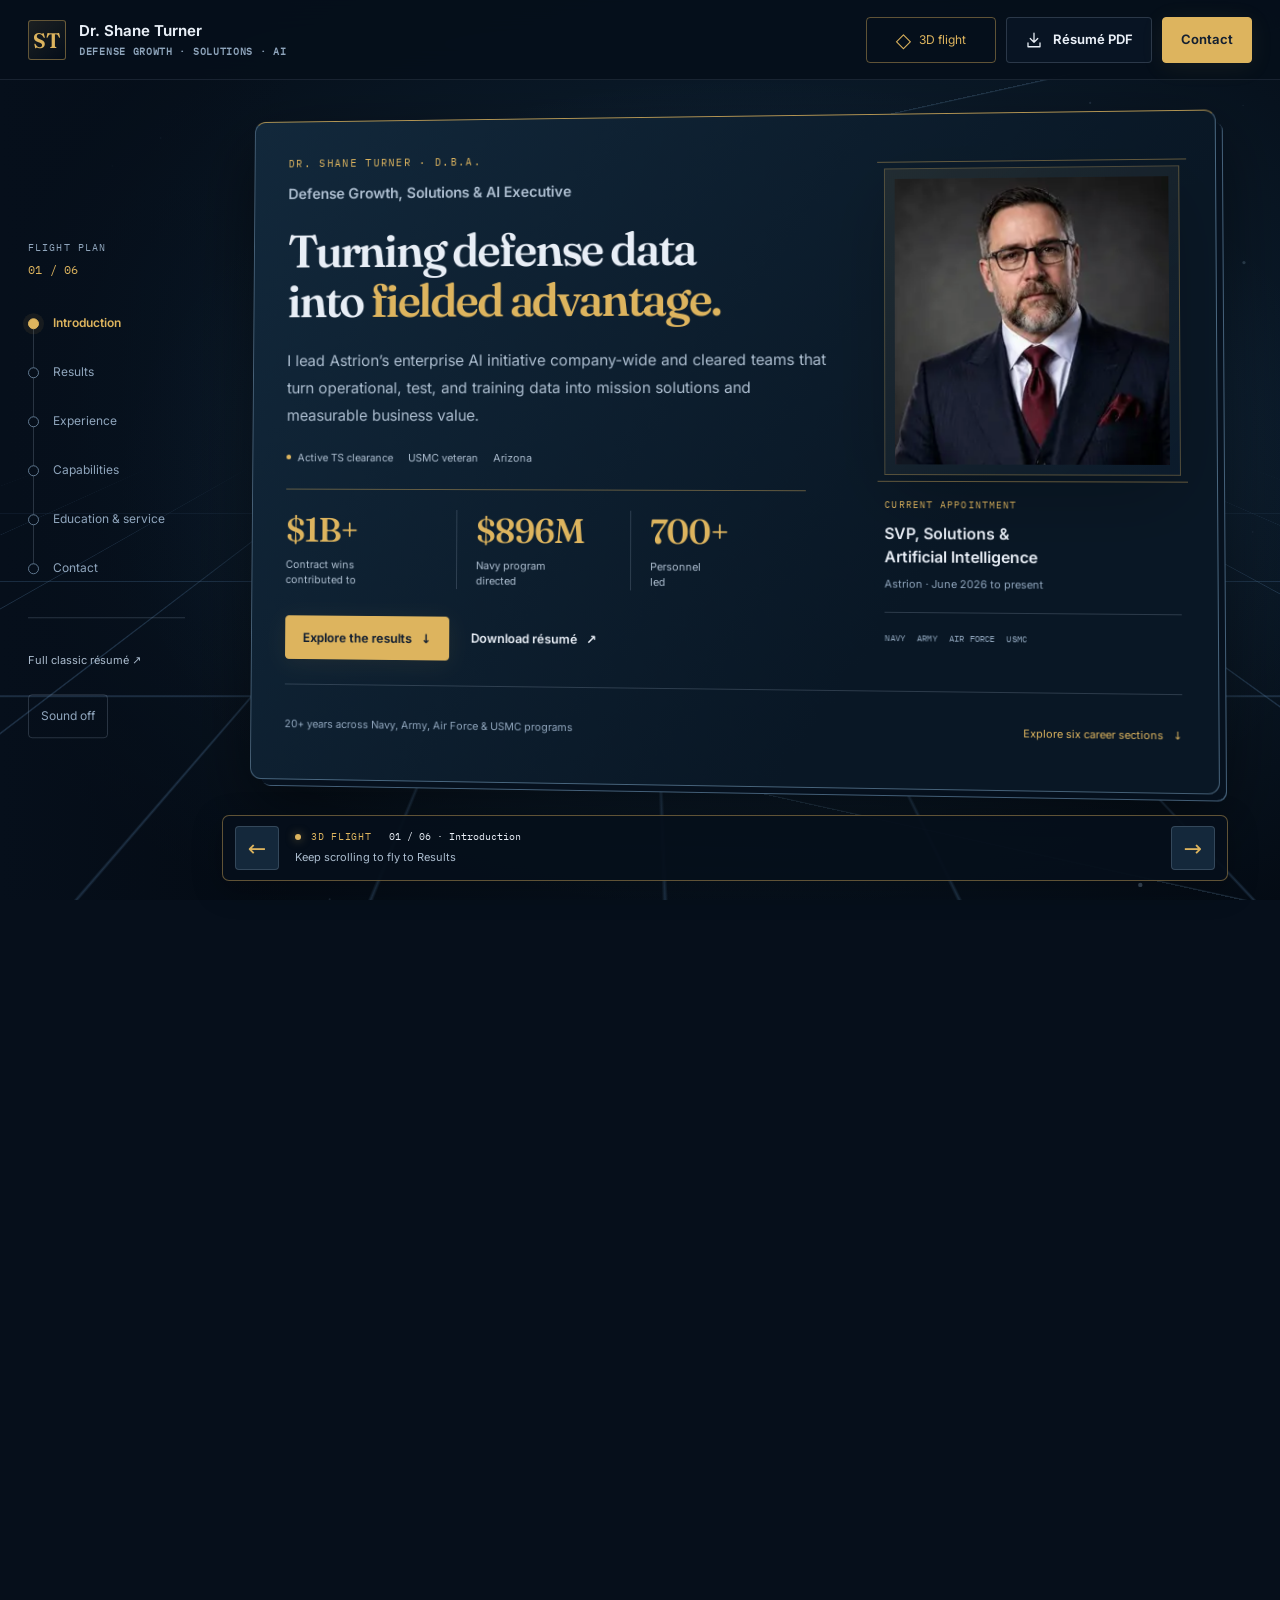
==== commit 8177421d: "Make the 3D flight profile the default page The executive flight profile now loads at resume.st-dba." ====
--- a/index.html
+++ b/index.html
@@ -7,21 +7,21 @@
 
     <meta
       name="description"
-      content="Dr. Shane Turner, defense growth and solutions executive: enterprise AI, land systems and live training, multi-domain test & evaluation, and $1B+ in contract wins."
+      content="Dr. Shane Turner, defense growth and solutions executive: enterprise AI, multi-domain test & evaluation, live training and land systems, and $1B+ in contract wins across four services."
     />
     <meta name="author" content="Dr. Shane Turner" />
-    <meta name="theme-color" content="#0b1f33" />
+    <meta name="theme-color" content="#081d31" />
     <meta name="referrer" content="strict-origin-when-cross-origin" />
-    <meta name="color-scheme" content="dark light" />
+    <meta name="color-scheme" content="dark" />
 
     <meta property="og:type" content="profile" />
     <meta
       property="og:title"
-      content="Dr. Shane Turner · Defense Growth & Solutions Executive"
+      content="Dr. Shane Turner · Defense Growth &amp; Solutions Executive"
     />
     <meta
       property="og:description"
-      content="Enterprise AI leadership, land systems and live training, multi-domain test & evaluation, and contributions to $1B+ in contract wins across Navy, Army, Air Force, and USMC programs."
+      content="Enterprise AI strategy, multi-domain test &amp; evaluation, and $1B+ in contract wins across Navy, Army, Air Force, and USMC programs."
     />
     <meta property="og:url" content="https://resume.st-dba.com/" />
     <meta
@@ -32,18 +32,18 @@
     <meta property="og:image:height" content="630" />
     <meta
       property="og:image:alt"
-      content="Dr. Shane Turner · Defense Growth & Solutions Executive"
+      content="Dr. Shane Turner · Defense Growth &amp; Solutions Executive"
     />
     <meta property="profile:first_name" content="Shane" />
     <meta property="profile:last_name" content="Turner" />
     <meta name="twitter:card" content="summary_large_image" />
     <meta
       name="twitter:title"
-      content="Dr. Shane Turner · Defense Growth & Solutions Executive"
+      content="Dr. Shane Turner · Defense Growth &amp; Solutions Executive"
     />
     <meta
       name="twitter:description"
-      content="Enterprise AI leadership, land systems, multi-domain T&amp;E, and contributions to $1B+ in contract wins."
+      content="Enterprise AI strategy, multi-domain T&amp;E, and $1B+ in contract wins."
     />
     <meta
       name="twitter:image"
@@ -51,12 +51,18 @@
     />
     <meta
       name="twitter:image:alt"
-      content="Dr. Shane Turner · Defense Growth & Solutions Executive"
+      content="Dr. Shane Turner · Defense Growth &amp; Solutions Executive"
     />
     <link rel="canonical" href="https://resume.st-dba.com/" />
 
     <link rel="icon" href="assets/favicon.svg" type="image/svg+xml" />
-
+    <link
+      rel="preload"
+      href="assets/fonts/fraunces-vf.woff2"
+      as="font"
+      type="font/woff2"
+      crossorigin
+    />
     <link
       rel="preload"
       href="assets/fonts/inter-vf.woff2"
@@ -66,31 +72,11 @@
     />
     <link
       rel="preload"
-      href="assets/fonts/fraunces-vf.woff2"
+      href="assets/fonts/plex-mono-400.woff2"
       as="font"
       type="font/woff2"
       crossorigin
     />
-
-    <script>
-      /* Apply the saved theme, else the operating system preference, before first paint. */
-      (function () {
-        var theme = "dark";
-        try {
-          var saved = localStorage.getItem("st-resume-theme");
-          theme =
-            saved === "light" || saved === "dark"
-              ? saved
-              : matchMedia("(prefers-color-scheme: light)").matches
-                ? "light"
-                : "dark";
-        } catch (e) {
-          /* Storage is optional. */
-        }
-        document.documentElement.dataset.theme = theme;
-      })();
-    </script>
-    <link rel="stylesheet" href="assets/styles.css?v=20261021a" />
 
     <script type="application/ld+json">
       {
@@ -115,26 +101,6 @@
           { "@type": "CollegeOrUniversity", "name": "Lewis University" },
           { "@type": "CollegeOrUniversity", "name": "University of Phoenix" }
         ],
-        "hasCredential": [
-          {
-            "@type": "EducationalOccupationalCredential",
-            "credentialCategory": "degree",
-            "name": "Doctor of Business Administration (D.B.A.), Management",
-            "recognizedBy": { "@type": "CollegeOrUniversity", "name": "National University" }
-          },
-          {
-            "@type": "EducationalOccupationalCredential",
-            "credentialCategory": "degree",
-            "name": "M.S., Management Information Security",
-            "recognizedBy": { "@type": "CollegeOrUniversity", "name": "Lewis University" }
-          },
-          {
-            "@type": "EducationalOccupationalCredential",
-            "credentialCategory": "degree",
-            "name": "B.S., Software Engineering",
-            "recognizedBy": { "@type": "CollegeOrUniversity", "name": "University of Phoenix" }
-          }
-        ],
         "knowsAbout": [
           "Artificial Intelligence",
           "ModelOps",
@@ -145,343 +111,335 @@
           "Electronic Warfare",
           "Counter-UAS",
           "Directed Energy",
+          "Land Combat & Fires Systems",
+          "Live Training, Ranges & LVC",
           "Training Range Modernization",
-          "Land Systems",
-          "Live, Virtual, Constructive (LVC) Training",
-          "Threat Systems",
           "Capture & Win Strategy",
           "Program Management"
         ]
       }
     </script>
+    <link rel="stylesheet" href="3d/flight.css?v=20260911b" />
+    <script src="3d/flight.js?v=20261004a" defer></script>
   </head>
   <body>
-    <a class="skip-link" href="#top">Skip to content</a>
-    <header class="site-header" data-no-print>
-      <div class="shell site-header__inner">
-        <a class="brand" href="#top" aria-label="Dr. Shane Turner, top of page">
-          <span class="brand__mark" aria-hidden="true">ST</span>
-          <span class="brand__name">Dr. Shane Turner</span>
-        </a>
-        <nav class="nav" aria-label="Section navigation">
-          <a href="#highlights">Results</a><a href="#about">Profile</a
-          ><a href="#experience">Experience</a
-          ><a href="#education">Education</a><a href="#writing">Writing</a
-          ><a href="#contact">Contact</a>
-        </nav>
-        <div class="header-actions">
-          <button
-            id="themeToggle"
-            class="icon-btn"
-            type="button"
-            aria-label="Switch to light theme"
-            title="Switch to light theme"
-            hidden
-          >
-            <svg
-              class="icon icon--sun"
-              viewBox="0 0 24 24"
-              width="18"
-              height="18"
-              aria-hidden="true"
-              fill="none"
-              stroke="currentColor"
-              stroke-width="2"
-              stroke-linecap="round"
+    <a class="skip-link" href="#wp-contact">Skip to contact</a>
+    <a class="skip-link skip-link--content" href="#main-content"
+      >Skip to résumé</a
+    >
+
+    <div class="flight-scene" aria-hidden="true">
+      <canvas id="starfield"></canvas>
+      <div class="scene-glow"></div>
+      <div class="scene-floor"></div>
+      <div class="scene-orbit scene-orbit--one"></div>
+      <div class="scene-orbit scene-orbit--two"></div>
+    </div>
+    <div class="reading-progress" aria-hidden="true">
+      <span id="reading-progress"></span>
+    </div>
+
+    <header class="site-header">
+      <a
+        class="brand"
+        href="#wp-briefing"
+        aria-label="Dr. Shane Turner, back to introduction"
+      >
+        <span class="brand-mark" aria-hidden="true">ST</span>
+        <span class="brand-name"
+          >Dr. Shane Turner<span>Defense growth · Solutions · AI</span></span
+        >
+      </a>
+      <div class="header-actions">
+        <button
+          class="view-toggle js-only"
+          id="view-toggle"
+          type="button"
+          aria-pressed="false"
+          aria-label="Reading view. Switch to 3D flight view"
+        >
+          <span class="view-symbol" aria-hidden="true">◇</span
+          ><span id="view-label">Reading view</span>
+        </button>
+        <a
+          class="button button--quiet header-pdf"
+          href="assets/Shane-Turner-Resume.pdf"
+          ><svg viewBox="0 0 24 24" aria-hidden="true">
+            <path d="M12 3v12m-5-5 5 5 5-5M4 16v5h16v-5" /></svg
+          ><span class="pdf-long">Résumé PDF</span
+          ><span class="pdf-short">PDF</span></a
+        >
+        <a class="button button--gold header-contact" href="#wp-contact"
+          >Contact</a
+        >
+        <details class="contents-menu" id="contents-menu">
+          <summary aria-label="Section navigation">
+            <span class="menu-icon" aria-hidden="true"><i></i><i></i></span
+            ><span class="menu-word">Contents</span>
+          </summary>
+          <nav aria-label="Section navigation">
+            <a href="#wp-briefing">01 <span>Introduction</span></a>
+            <a href="#wp-results">02 <span>Results &amp; case studies</span></a>
+            <a href="#wp-experience">03 <span>Experience</span></a>
+            <a href="#wp-capabilities"
+              >04 <span>Profile &amp; capabilities</span></a
             >
-              <circle cx="12" cy="12" r="4" />
-              <path
-                d="M12 2v2M12 20v2M4.93 4.93l1.41 1.41M17.66 17.66l1.41 1.41M2 12h2M20 12h2M6.34 17.66l-1.41 1.41M19.07 4.93l-1.41 1.41"
-              />
-            </svg>
-            <svg
-              class="icon icon--moon"
-              viewBox="0 0 24 24"
-              width="18"
-              height="18"
-              aria-hidden="true"
-              fill="none"
-              stroke="currentColor"
-              stroke-width="2"
-              stroke-linecap="round"
-            >
-              <path d="M21 12.79A9 9 0 1 1 11.21 3 7 7 0 0 0 21 12.79z" />
-            </svg>
-          </button>
-          <a
-            class="btn btn--sm btn--solid"
-            href="assets/Shane-Turner-Resume.pdf"
-            download="Shane-Turner-Resume.pdf"
-            aria-label="Download résumé PDF"
-            ><svg
-              viewBox="0 0 24 24"
-              width="17"
-              height="17"
-              aria-hidden="true"
-              fill="none"
-              stroke="currentColor"
-              stroke-width="2"
-              stroke-linecap="round"
-              stroke-linejoin="round"
-            >
-              <path d="M21 15v4a2 2 0 0 1-2 2H5a2 2 0 0 1-2-2v-4" />
-              <path d="M7 10l5 5 5-5" />
-              <path d="M12 15V3" /></svg
-            ><span>Résumé PDF</span></a
-          >
-          <details class="mobile-menu" id="sectionMenu">
-            <summary aria-label="Page menu">
-              <span class="menu-label">Menu</span
-              ><svg
-                viewBox="0 0 24 24"
-                width="20"
-                height="20"
-                aria-hidden="true"
-                fill="none"
-                stroke="currentColor"
-                stroke-width="2"
-                stroke-linecap="round"
-              >
-                <path d="M4 6h16M4 12h16M4 18h16" />
-              </svg>
-            </summary>
-            <nav class="mobile-nav" aria-label="Mobile section navigation">
-              <a href="#highlights">Results</a><a href="#about">Profile</a
-              ><a href="#experience">Experience</a
-              ><a href="#education">Education</a><a href="#writing">Writing</a
-              ><a href="#contact">Contact</a>
-              <a class="mobile-nav__3d" href="3d/"
-                >Explore the 3D résumé <span aria-hidden="true">↗</span></a
-              >
-            </nav>
-          </details>
-        </div>
+            <a href="#wp-foundation">05 <span>Education &amp; service</span></a>
+            <a href="#wp-contact">06 <span>Contact</span></a>
+            <a class="classic-link" href="classic/">Full classic résumé ↗</a>
+          </nav>
+        </details>
       </div>
     </header>
 
-    <main id="top" tabindex="-1">
-      <section class="hero" aria-labelledby="hero-title">
-        <div class="hero__bg" aria-hidden="true"></div>
-        <div class="shell hero__inner">
-          <div class="hero__main">
-            <div class="hero__text">
-              <p class="hero__eyebrow">Dr. Shane Turner</p>
-              <h1 class="hero__headline" id="hero-title">
-                Turning defense data into
-                <span class="hero__accent">fielded advantage</span>.
+    <aside class="route" aria-label="Career flight plan">
+      <p class="route-eyebrow">Flight plan <span>01 / 06</span></p>
+      <nav aria-label="Career sections">
+        <a href="#wp-briefing" aria-current="location"
+          ><span class="route-dot" aria-hidden="true"></span
+          ><span>Introduction</span></a
+        >
+        <a href="#wp-results"
+          ><span class="route-dot" aria-hidden="true"></span
+          ><span>Results</span></a
+        >
+        <a href="#wp-experience"
+          ><span class="route-dot" aria-hidden="true"></span
+          ><span>Experience</span></a
+        >
+        <a href="#wp-capabilities"
+          ><span class="route-dot" aria-hidden="true"></span
+          ><span>Capabilities</span></a
+        >
+        <a href="#wp-foundation"
+          ><span class="route-dot" aria-hidden="true"></span
+          ><span>Education &amp; service</span></a
+        >
+        <a href="#wp-contact"
+          ><span class="route-dot" aria-hidden="true"></span
+          ><span>Contact</span></a
+        >
+      </nav>
+      <div class="route-footer">
+        <a href="classic/">Full classic résumé ↗</a
+        ><button
+          id="sound-toggle"
+          class="sound-toggle js-only"
+          type="button"
+          aria-pressed="false"
+          hidden
+        >
+          Sound off
+        </button>
+      </div>
+    </aside>
+
+    <div id="flight-scroll-track" aria-hidden="true"></div>
+    <nav class="flight-controls" aria-label="3D flight controls">
+      <button id="flight-previous" type="button" aria-label="Previous section">
+        ←
+      </button>
+      <div class="flight-readout">
+        <p>
+          <span class="flight-live" aria-hidden="true"></span>3D FLIGHT
+          <span id="flight-chapter">01 / 06 · Introduction</span>
+        </p>
+        <span id="flight-instruction"
+          >Scroll to explore, then fly to the next section</span
+        >
+      </div>
+      <button id="flight-next" type="button" aria-label="Next section">
+        →
+      </button>
+    </nav>
+
+    <main id="main-content" tabindex="-1">
+      <section
+        class="waypoint hero"
+        id="wp-briefing"
+        data-label="Introduction"
+        tabindex="-1"
+        aria-labelledby="hero-title"
+      >
+        <div class="journey-surface">
+          <div class="hero-grid">
+            <div class="hero-copy">
+              <p class="eyebrow">Dr. Shane Turner · D.B.A.</p>
+              <p class="role-line">
+                Defense Growth, Solutions &amp; AI Executive
+              </p>
+              <h1 id="hero-title">
+                Turning defense data into <em>fielded advantage.</em>
               </h1>
-              <p class="hero__appointment">
-                Senior Vice President, Solutions &amp; Artificial Intelligence
-                <span>at Astrion</span>
+              <p class="hero-lead">
+                I lead Astrion’s enterprise AI initiative company-wide and
+                cleared teams that turn operational, test, and training data
+                into mission solutions and measurable business value.
               </p>
-              <p class="hero__lead">
-                I lead Astrion’s enterprise AI initiative and cleared teams
-                across defense growth and mission solutions, from hands-on land
-                systems engineering to large-scale program delivery.
-              </p>
-              <div class="hero__cta">
-                <a
-                  class="btn btn--solid"
-                  href="assets/Shane-Turner-Resume.pdf"
-                  download="Shane-Turner-Resume.pdf"
-                  ><svg
-                    viewBox="0 0 24 24"
-                    width="17"
-                    height="17"
-                    aria-hidden="true"
-                    fill="none"
-                    stroke="currentColor"
-                    stroke-width="2"
-                    stroke-linecap="round"
-                    stroke-linejoin="round"
-                  >
-                    <path d="M21 15v4a2 2 0 0 1-2 2H5a2 2 0 0 1-2-2v-4" />
-                    <path d="M7 10l5 5 5-5" />
-                    <path d="M12 15V3" /></svg
-                  >Download résumé</a
-                >
-                <a class="btn btn--ghost" href="mailto:shane@st-dba.com"
-                  >Email me</a
-                >
-                <a
-                  class="hero__linkedin"
-                  href="https://www.linkedin.com/in/drshaneturner"
-                  target="_blank"
-                  rel="me noopener"
-                  >LinkedIn <span aria-hidden="true">↗</span></a
+              <div class="credentials">
+                <span><i aria-hidden="true"></i> Active TS clearance</span
+                ><span>USMC veteran</span><span>Arizona</span>
+              </div>
+              <dl class="hero-proof" id="wp-flight-data">
+                <div>
+                  <dt>$1B+</dt>
+                  <dd>Contract wins<br />contributed to</dd>
+                </div>
+                <div>
+                  <dt>$896M</dt>
+                  <dd>Navy program<br />directed</dd>
+                </div>
+                <div>
+                  <dt>700+</dt>
+                  <dd>Personnel<br />led</dd>
+                </div>
+              </dl>
+              <div class="hero-actions">
+                <a class="button button--gold" href="#wp-results"
+                  >Explore the results <span aria-hidden="true">↓</span></a
+                ><a class="text-link" href="assets/Shane-Turner-Resume.pdf"
+                  >Download résumé <span aria-hidden="true">↗</span></a
                 >
               </div>
-              <ul class="hero__badges" aria-label="At a glance">
-                <li>Active TS clearance</li>
-                <li>Arizona</li>
-                <li>USMC veteran</li>
-              </ul>
-            </div>
-            <figure class="hero__portrait">
-              <picture>
-                <source
-                  type="image/webp"
-                  srcset="
-                    assets/shane-turner-160.webp 160w,
-                    assets/shane-turner-320.webp 320w,
-                    assets/shane-turner-480.webp 480w,
-                    assets/shane-turner-640.webp 640w,
-                    assets/shane-turner-760.webp 760w
-                  "
-                  sizes="(max-width: 540px) 68px, (max-width: 760px) 30vw, 320px"
-                />
-                <img
-                  src="assets/shane-turner-760.jpg"
-                  srcset="
-                    assets/shane-turner-160.jpg 160w,
-                    assets/shane-turner-320.jpg 320w,
-                    assets/shane-turner-480.jpg 480w,
-                    assets/shane-turner-640.jpg 640w,
-                    assets/shane-turner-760.jpg 760w
-                  "
-                  sizes="(max-width: 540px) 68px, (max-width: 760px) 30vw, 320px"
-                  alt="Dr. Shane Turner"
-                  width="760"
-                  height="760"
-                  fetchpriority="high"
-                  decoding="async"
-                />
-              </picture>
+            </div>
+            <figure class="portrait">
+              <div class="portrait-frame">
+                <picture>
+                  <source
+                    type="image/webp"
+                    srcset="
+                      assets/shane-turner-320.webp 320w,
+                      assets/shane-turner-480.webp 480w,
+                      assets/shane-turner-640.webp 640w,
+                      assets/shane-turner-760.webp 760w
+                    "
+                    sizes="(max-width: 900px) 44vw, 320px"
+                  />
+                  <img
+                    src="assets/shane-turner-760.jpg"
+                    srcset="
+                      assets/shane-turner-320.jpg 320w,
+                      assets/shane-turner-480.jpg 480w,
+                      assets/shane-turner-640.jpg 640w,
+                      assets/shane-turner-760.jpg 760w
+                    "
+                    sizes="(max-width: 900px) 44vw, 320px"
+                    width="760"
+                    height="760"
+                    alt="Dr. Shane Turner"
+                    fetchpriority="high"
+                  />
+                </picture>
+                <span class="portrait-corner" aria-hidden="true"></span>
+              </div>
               <figcaption>
-                Defense growth · Mission solutions · Enterprise AI
+                <span class="portrait-kicker">Current appointment</span
+                ><strong
+                  >SVP, Solutions &amp;<br />Artificial Intelligence</strong
+                ><span>Astrion · June 2026 to present</span>
+                <div class="service-strip">
+                  <span>Navy</span><span>Army</span><span>Air Force</span
+                  ><span>USMC</span>
+                </div>
               </figcaption>
             </figure>
           </div>
-          <dl class="hero__stats" aria-label="Career highlights">
-            <div class="stat">
-              <dt>20<span>+</span></dt>
-              <dd>Years across Navy, Army, Air Force &amp; USMC programs</dd>
-            </div>
-            <div class="stat">
-              <dt>$1B<span>+</span></dt>
-              <dd>Contract wins contributed to</dd>
-            </div>
-            <div class="stat">
-              <dt>$896M</dt>
-              <dd>Navy program directed</dd>
-            </div>
-            <div class="stat">
-              <dt>700<span>+</span></dt>
-              <dd>Personnel led</dd>
-            </div>
-          </dl>
-          <a class="experience-link" href="3d/"
-            ><span>Another way to explore my career</span> View the 3D résumé
-            <span aria-hidden="true">↗</span></a
-          >
+          <div class="hero-bottom">
+            <span>20+ years across Navy, Army, Air Force &amp; USMC programs</span
+            ><span class="view-hint js-only" id="view-hint">Reading view</span
+            ><a href="#wp-results" aria-label="Continue to results"
+              >Explore six career sections <span aria-hidden="true">↓</span></a
+            >
+          </div>
         </div>
       </section>
 
       <section
-        class="section"
-        id="highlights"
+        class="waypoint"
+        id="wp-results"
+        data-label="Results"
         tabindex="-1"
         aria-labelledby="results-title"
       >
-        <div class="shell">
-          <div class="section__head">
-            <span class="kicker">01 · Selected results</span>
-            <h2 class="section__title" id="results-title">
-              Strategy through execution.
-            </h2>
-          </div>
-          <div class="cards">
-            <article class="card">
-              <p class="card__category">Growth · HII</p>
-              <h3 class="card__title">Contributed to $1B+ in wins</h3>
-              <p>
-                Architected the Navy live and virtual training range solutions
-                behind NCTE, NITE, and CTTR, and wrote the winning technical
-                proposal for the Army’s $379M LTRaC live training IDIQ.
-              </p>
-              <a class="text-link" href="#hii"
-                >Explore the HII roles <span aria-hidden="true">↗</span></a
-              >
-            </article>
-            <article class="card">
-              <p class="card__category">Delivery · HII</p>
-              <h3 class="card__title">700+ people. $896M program.</h3>
-              <p>
-                Directed Navy training delivery across the western United
-                States, expanding range capability and improving cost
-                performance.
-              </p>
-              <a class="text-link" href="#nite"
-                >View program leadership <span aria-hidden="true">↗</span></a
-              >
-            </article>
-            <article class="card">
-              <p class="card__category">Land systems · Yuma</p>
-              <h3 class="card__title">Prototype to program of record.</h3>
-              <p>
-                More than a decade fielding land-based threat and range systems,
-                including threat radars, emitters, SA-6 and SA-8 SAM systems,
-                and MANPADS, and modernizing the range equipment and
-                infrastructure behind them.
-              </p>
-              <a class="text-link" href="#yuma"
-                >View the range work <span aria-hidden="true">↗</span></a
-              >
-            </article>
-            <article class="card">
-              <p class="card__category">Innovation · Astrion</p>
-              <h3 class="card__title">CrewFlex rated a Strength</h3>
-              <p>
-                Turned a legacy scheduling tool into an automated enterprise
-                asset recognized by government proposal evaluators.
-              </p>
-              <a class="text-link" href="#astrion-vp"
-                >View the Astrion work <span aria-hidden="true">↗</span></a
-              >
-            </article>
-          </div>
-
-          <article class="ai-case" aria-labelledby="shaine-title">
-            <div class="ai-case__story">
-              <p class="card__category">Enterprise AI · Astrion</p>
-              <h3 id="shaine-title">From AI strategy to a working platform.</h3>
-              <p>
-                I lead Astrion’s enterprise AI initiative company-wide. I stood
-                it up from nothing, launching <strong>shAIne</strong>, Astrion’s
-                enterprise AI platform, with governance from the first month:
-                reuse controls, output quality and explainability standards, and
-                a role-based method for attributing the hours it saves. In that
-                same month, agentic coding delivered a working Weekly Status
-                Reporting tool in one week.
-              </p>
-              <p class="ai-case__outcome">
-                Programs get a repeatable way to adopt AI, review its outputs,
-                and estimate its value with the assumptions in the open.
-              </p>
-              <div class="ai-case__links">
-                <a class="text-link" href="#astrion"
-                  >Read about my current role
-                  <span aria-hidden="true">↗</span></a
+        <div class="journey-surface">
+          <div class="section-heading">
+            <p class="eyebrow"><span>02</span> Results &amp; case studies</p>
+            <h2 id="results-title">Leadership, demonstrated.</h2>
+            <p>
+              Enterprise AI, complex program execution, and solutions that
+              strengthen a proposal.
+            </p>
+          </div>
+          <article
+            class="case-study case-study--featured"
+            id="wp-shaine"
+            tabindex="-1"
+            aria-labelledby="shaine-title"
+          >
+            <div class="case-narrative">
+              <p class="case-category">01 / Enterprise AI · Astrion</p>
+              <h3 id="shaine-title">
+                shAIne: from launch<br />to measured value.
+              </h3>
+              <dl class="case-facts">
+                <div>
+                  <dt>Challenge</dt>
+                  <dd>
+                    Stand up enterprise AI company-wide from nothing and make its
+                    business value measurable.
+                  </dd>
+                </div>
+                <div>
+                  <dt>My responsibility</dt>
+                  <dd>
+                    Lead Astrion’s enterprise AI initiative company-wide:
+                    platform launch, AI strategy, ModelOps, evidence governance,
+                    and value measurement.
+                  </dd>
+                </div>
+                <div>
+                  <dt>Result</dt>
+                  <dd>
+                    Launched shAIne, the enterprise AI platform, with governance
+                    in place from the first month: reuse controls, output
+                    quality and explainability standards. Reached full seat
+                    uptake within one quarter at about 77% weekly use. Measured
+                    savings from the first three users cleared the platform’s
+                    full annual cost by <strong>40%</strong>.
+                  </dd>
+                </div>
+              </dl>
+              <div class="delivery-note">
+                <strong
+                  >A working reporting tool, delivered in the first
+                  week.</strong
                 >
-                <a
-                  class="text-link"
-                  href="https://st-dba.com/2026/07/pentagon-ai-adoption-is-not-ai-value/"
-                  >How I separate AI adoption from AI value
-                  <span aria-hidden="true">↗</span></a
+                <p>
+                  Applied agentic AI coding to build a Weekly Status Reporting
+                  tool. The project estimate attributed 310 hours of avoided
+                  development effort, valued at approximately $32,500 in loaded
+                  labor cost.
+                </p>
+                <span
+                  >This separate project estimate is not added to the platform
+                  figures.</span
                 >
               </div>
             </div>
-            <aside class="value-panel" aria-label="shAIne value results">
-              <p class="card__category">Value and adoption</p>
-              <p class="value-number">40%</p>
+            <aside class="value-panel" aria-label="shAIne measured value">
+              <p class="eyebrow">Measured value</p>
+              <div class="value-number">+40%</div>
               <p class="value-label">
-                Measured savings above the platform’s full annual cost, from the
-                first three users
+                Measured savings above the platform’s full annual cost
               </p>
-              <p class="value-number value-number--second">77%</p>
-              <p class="value-label">
-                Weekly use at full seat uptake, reached within one quarter
+              <p class="value-period">
+                From the first three users. Full seat uptake within one
+                quarter, at about 77% weekly use.
               </p>
+              <div class="cost-reference">
+                <span>Annual platform subscription</span
+                ><strong>$37,200 <small>/ year</small></strong>
+              </div>
               <p class="value-basis">
                 Attributed hours × loaded labor rate, by role, for the first
                 three instrumented users, compared with the $37,200 annual
@@ -491,788 +449,555 @@
                 <summary>Method and limits</summary>
                 <div>
                   <p>
-                    Role rates and the underlying activity ledger are not
-                    published here. The comparison covers the first three
-                    instrumented users against the full annual subscription.
-                    Implementation and support costs are not included. The
-                    Weekly Status Reporting tool carries a separate estimate
-                    (310 hours, about $32,500 of avoided development effort)
-                    that is not added to this figure.
+                    Savings are attributed hours × loaded labor rate, by role,
+                    for the first three instrumented users, compared with the
+                    $37,200 annual subscription. Individual role rates and the
+                    underlying activity ledger are not published here.
+                  </p>
+                  <p>
+                    Implementation and support costs are not included in the
+                    comparison.
+                  </p>
+                  <p>
+                    The Weekly Status Reporting tool estimate (310 hours, about
+                    $32,500) is separate and is not added to this result.
                   </p>
                 </div>
               </details>
             </aside>
           </article>
-
-          <div class="recognition" id="recognition" tabindex="-1">
-            <h3>Recognition</h3>
-            <ul class="recognition__list">
-              <li>
-                <strong>2025 ASTRYS Award</strong
-                ><span
-                  >Strategic Excellence in Innovative Solutions, Astrion’s
-                  highest company-level recognition.</span
-                >
-              </li>
-              <li>
-                <strong>Outstanding QASP scores</strong
-                ><span
-                  >EWTPS modernization delivered on budget and on
-                  schedule.</span
-                >
-              </li>
-              <li>
-                <strong>Top transition scorecard</strong
-                ><span
-                  >Clean transition of all systems and personnel, earning top
-                  government marks.</span
-                >
-              </li>
-            </ul>
+          <div class="case-grid">
+            <article class="case-study" aria-labelledby="navy-title">
+              <p class="case-category">02 / Program execution · HII</p>
+              <h3 id="navy-title">
+                A Navy training enterprise.<br />700+ people, one mission.
+              </h3>
+              <dl class="case-facts">
+                <div>
+                  <dt>Challenge</dt>
+                  <dd>
+                    Coordinate Navy training delivery across the western United
+                    States and expand range capability.
+                  </dd>
+                </div>
+                <div>
+                  <dt>My responsibility</dt>
+                  <dd>
+                    Program Manager / West Coast Director for the Navy
+                    Integrated Training Environment, September 2020 to September
+                    2021.
+                  </dd>
+                </div>
+                <div>
+                  <dt>Result</dt>
+                  <dd>
+                    Directed 700+ personnel executing an $896M Navy contract.
+                    Integrated North Island and San Clemente Island into the
+                    contract, expanding SoCal Range capability while reducing
+                    operating costs.
+                  </dd>
+                </div>
+              </dl>
+              <a class="text-link" href="#wp-hii"
+                >HII career detail <span aria-hidden="true">↗</span></a
+              >
+            </article>
+            <article class="case-study" aria-labelledby="crewflex-title">
+              <p class="case-category">03 / Solution development · Astrion</p>
+              <h3 id="crewflex-title">CrewFlex.<br />A proposal strength.</h3>
+              <dl class="case-facts">
+                <div>
+                  <dt>Challenge</dt>
+                  <dd>
+                    Develop a legacy scheduling tool into an enterprise asset
+                    that could support a stronger customer solution.
+                  </dd>
+                </div>
+                <div>
+                  <dt>My responsibility</dt>
+                  <dd>
+                    Redesigned CrewFlex while leading multi-domain test and
+                    evaluation strategy and solution architecture.
+                  </dd>
+                </div>
+                <div>
+                  <dt>Result</dt>
+                  <dd>
+                    The resulting asset was rated a proposal
+                    <strong>Strength</strong> by government evaluators.
+                  </dd>
+                </div>
+              </dl>
+              <a class="text-link" href="#wp-astrion"
+                >Astrion career detail <span aria-hidden="true">↗</span></a
+              >
+            </article>
+          </div>
+          <div class="recognition" id="wp-recognition" tabindex="-1">
+            <span class="award-mark" aria-hidden="true">✦</span>
+            <div>
+              <p class="eyebrow">2025 ASTRYS Award</p>
+              <h3>Strategic Excellence in Innovative Solutions</h3>
+              <p>Astrion’s highest company-level recognition.</p>
+            </div>
           </div>
         </div>
       </section>
 
       <section
-        class="section section--tint"
-        id="about"
-        tabindex="-1"
-        aria-labelledby="profile-title"
-      >
-        <div class="shell">
-          <div class="section__head">
-            <span class="kicker">02 · Executive profile</span>
-            <h2 class="section__title" id="profile-title">
-              Technical depth. Executive perspective.
-            </h2>
-          </div>
-          <div class="about">
-            <div class="about__body">
-              <p>
-                My career connects engineering, program leadership, and business
-                growth. I have worked from live-fire prototype test and
-                land-based threat systems through Navy range operations, major
-                contract pursuits, and enterprise AI.
-              </p>
-              <p>
-                Today, I lead Astrion’s enterprise AI initiative company-wide,
-                along with the data, evidence, analytics, and AI work for
-                <strong
-                  >Layered Defense, Autonomous Warfare, and Integrated
-                  Fires</strong
-                >, translating operational knowledge into mission solutions and
-                customer-facing strategy.
-              </p>
-              <a class="text-link" href="#experience"
-                >Follow my career <span aria-hidden="true">↓</span></a
-              >
-            </div>
-            <aside class="about__facts" aria-label="Quick facts">
-              <dl>
-                <div>
-                  <dt>Current appointment</dt>
-                  <dd>SVP, Solutions &amp; Artificial Intelligence</dd>
-                </div>
-                <div>
-                  <dt>Education</dt>
-                  <dd>D.B.A., Management</dd>
-                </div>
-                <div>
-                  <dt>Clearance</dt>
-                  <dd>Active TS</dd>
-                </div>
-                <div>
-                  <dt>Based in</dt>
-                  <dd>Arizona</dd>
-                </div>
-              </dl>
-            </aside>
-          </div>
-          <div class="capabilities" id="capabilities" tabindex="-1">
-            <h3>Core capabilities</h3>
-            <div class="capability-grid">
-              <div>
-                <h4>Growth &amp; leadership</h4>
-                <ul>
-                  <li>Division growth strategy</li>
-                  <li>Market &amp; competitive analysis</li>
-                  <li>Capture &amp; win strategy</li>
-                  <li>Solution architecture</li>
-                  <li>Executive program leadership</li>
-                  <li>Cleared workforce leadership</li>
-                </ul>
-              </div>
-              <div>
-                <h4>Land &amp; mission systems</h4>
-                <ul>
-                  <li>Land combat &amp; fires systems</li>
-                  <li>Live training, ranges &amp; LVC</li>
-                  <li>Range modernization</li>
-                  <li>Threat radars &amp; emitters</li>
-                  <li>Foreign threat systems (SA-6, SA-8, MANPADS)</li>
-                  <li>Electronic warfare &amp; Counter-UAS</li>
-                  <li>Directed energy</li>
-                  <li>Multi-domain test &amp; evaluation</li>
-                </ul>
-              </div>
-              <div>
-                <h4>AI &amp; execution</h4>
-                <ul>
-                  <li>Enterprise AI strategy &amp; ModelOps</li>
-                  <li>Data governance &amp; evidence</li>
-                  <li>Scenario &amp; mission modeling</li>
-                  <li>FAR / DFARS compliance</li>
-                  <li>Cost, risk &amp; EVMS discipline</li>
-                </ul>
-              </div>
-            </div>
-          </div>
-        </div>
-      </section>
-      <!-- ===================== Experience ===================== -->
-      <section
-        class="section"
-        id="experience"
+        class="waypoint"
+        id="wp-experience"
+        data-label="Experience"
         tabindex="-1"
         aria-labelledby="experience-title"
       >
-        <div class="shell">
-          <div class="section__head">
-            <span class="kicker">03 · Experience</span>
-            <h2 class="section__title" id="experience-title">
-              Professional experience
+        <div class="journey-surface">
+          <div class="section-heading">
+            <p class="eyebrow"><span>03</span> Experience</p>
+            <h2 id="experience-title">
+              From technical integration<br />to enterprise leadership.
             </h2>
-            <p class="section__intro">
-              From hands-on systems work to enterprise leadership. Full career
-              history, including promotions and concurrent assignments.
+            <p>
+              Growing responsibility across mission systems, major programs,
+              defense growth, and AI.
             </p>
           </div>
-
-          <div class="timeline">
-            <!-- Astrion -->
-            <article class="org" id="astrion" tabindex="-1">
-              <header class="org__head">
-                <h3 class="org__name">
-                  Astrion <span class="org__loc">· Remote</span>
-                </h3>
-                <span class="org__dates">2024 – Present</span>
-              </header>
-
-              <div class="role role--current">
-                <span class="role__status">Current role</span>
-                <div class="role__head">
-                  <h4 class="role__title">
-                    Senior Vice President, Solutions &amp; Artificial
-                    Intelligence
-                  </h4>
-                  <span class="role__dates">Jun 2026 – Present</span>
-                </div>
-                <p class="role__division">
-                  Layered Defense, Autonomous Warfare &amp; Integrated Fires
-                  Division
-                </p>
-                <p class="role__note">
-                  Promoted from Vice President, Multi-Domain Test &amp;
-                  Evaluation.
-                </p>
-                <ul class="bullets">
+          <article
+            class="experience-card"
+            id="wp-astrion"
+            tabindex="-1"
+            aria-labelledby="astrion-title"
+          >
+            <div class="experience-meta">
+              <p>2024–present</p>
+              <span>Remote</span>
+            </div>
+            <div class="experience-body">
+              <h3 id="astrion-title">Astrion</h3>
+              <p class="experience-lead">
+                Senior Vice President, Solutions &amp; Artificial Intelligence ·
+                Layered Defense, Autonomous Warfare &amp; Integrated Fires
+                Division
+              </p>
+              <ul class="outcome-list">
+                <li>
+                  Leads Astrion’s enterprise AI initiative company-wide. Stood
+                  it up from nothing, launching shAIne, the enterprise AI
+                  platform, with governance in place from the first month:
+                  reuse controls, output quality and explainability standards.
+                  Reached full seat uptake within one quarter at about 77%
+                  weekly use; measured savings from the first three users
+                  cleared the platform’s full annual cost by 40%.
+                </li>
+                <li>
+                  Sets the technical approach for data, evidence, analytics,
+                  ModelOps, and scenario development across the detect,
+                  identify, track, and defeat chain for Counter-UAS, integrated
+                  fires, and autonomous systems, supporting all six Astrion
+                  mission areas.
+                </li>
+                <li>
+                  Turns test, training, and operational data into
+                  decision-grade evidence, solution narratives, and capability
+                  development plans for high-value pursuits.
+                </li>
+              </ul>
+              <ol class="promotion-track">
+                <li>
+                  <span>Aug–Oct 2024</span><strong>Director</strong>
+                  <p>Program Management</p>
+                </li>
+                <li>
+                  <span>Oct 2024–May 2026</span><strong>Vice President</strong>
+                  <p>Multi-Domain Test &amp; Evaluation</p>
+                </li>
+                <li>
+                  <span>Jun 2026–present</span
+                  ><strong>Senior Vice President</strong>
+                  <p>Solutions &amp; Artificial Intelligence</p>
+                </li>
+              </ol>
+              <p class="experience-note">
+                As Vice President, Multi-Domain Test &amp; Evaluation: led
+                division growth strategy with direct responsibility for
+                expanding revenue; built and led the AI Tiger Team; advanced
+                solution architecture, technical narratives, and capture
+                strategy for high-value pursuits; and authored a 20-page
+                Counter-UAS, sUAS, and EW white paper.
+              </p>
+            </div>
+          </article>
+          <article
+            class="experience-card"
+            id="wp-hii"
+            tabindex="-1"
+            aria-labelledby="hii-title"
+          >
+            <div class="experience-meta">
+              <p>2020–2024</p>
+              <span>Virginia Beach, VA</span>
+            </div>
+            <div class="experience-body">
+              <h3 id="hii-title">HII Mission Technologies</h3>
+              <p class="experience-lead">
+                Program leadership · Range solutions · Engineering
+              </p>
+              <ul class="outcome-list">
+                <li>
+                  Authored the winning technical proposal for the U.S. Army’s
+                  $379M Live Training, Ranges, and Combat Training Centers
+                  (LTRaC) IDIQ.
+                </li>
+                <li>
+                  Architected live and virtual training range solutions
+                  contributing to $1B+ in Navy wins across NCTE, NITE, and
+                  CTTR, and wrote winning RFP and FEDSIM responses for Army, Air
+                  Force, Navy, and Marine Corps teams.
+                </li>
+                <li>
+                  Owned EWTPS modernization from proposal through execution,
+                  spanning EW, communications, RF/microwave, and mobile range
+                  systems across CONUS and OCONUS ranges; delivered on budget
+                  and on schedule with outstanding QASP scores and top
+                  transition scorecard marks.
+                </li>
+                <li>
+                  Stood up the Navy Directed Energy Systems Integration Lab at
+                  Point Mugu Sea Range, including its operations center and
+                  data systems.
+                </li>
+              </ul>
+              <details class="career-details">
+                <summary>
+                  View role progression and concurrent assignments
+                </summary>
+                <ol class="role-history">
                   <li>
-                    Lead Astrion's <strong>enterprise AI initiative</strong>
-                    company-wide. Stood it up from nothing, launching
-                    <strong>shAIne</strong>, the enterprise AI platform, with
-                    ModelOps and evidence governance in place from the first
-                    month. Reached full seat uptake within one quarter at about
-                    77% weekly use. Measured savings from the first three users
-                    cleared the platform's full annual cost by
-                    <strong>40%</strong>.
-                    <a class="inline-link" href="#shaine-title"
-                      >How it was measured</a
-                    >.
+                    <strong>Program Manager, EWTPS System Modernization</strong
+                    ><span>Jan–Aug 2024</span>
                   </li>
                   <li>
-                    Set the technical approach for data, evidence, analytics,
-                    ModelOps, and scenario development across the detect,
-                    identify, track, and defeat chain for Counter-UAS,
-                    integrated fires, and autonomous systems, supporting all six
-                    Astrion mission areas.
+                    <strong>Live &amp; Virtual Range Solutions SME</strong
+                    ><span>Jan 2023–Aug 2024 · concurrent assignment</span>
                   </li>
                   <li>
-                    Lead cleared, cross-functional teams that turn test,
-                    training, and operational data into decision-grade
-                    evidence, solution narratives, technical volumes, and
-                    capability development plans for high-value pursuits.
+                    <strong>Lead Engineer, DESIL</strong
+                    ><span>Oct 2022–Aug 2024 · concurrent assignment</span>
                   </li>
                   <li>
-                    Used agentic AI coding to deliver a
-                    <strong>Weekly Status Reporting tool in its first week</strong
-                    >; a separate estimate put the avoided development effort at
-                    310 hours, about $32,500 in loaded labor.
+                    <strong>Associate Principal Project Engineer, NCTE</strong
+                    ><span>Sep 2021–Jan 2023</span>
+                  </li>
+                  <li>
+                    <strong>Program Manager / West Coast Director, NITE</strong
+                    ><span>Sep 2020–Sep 2021</span>
+                  </li>
+                </ol>
+              </details>
+            </div>
+          </article>
+          <article
+            class="experience-card"
+            id="wp-amentum"
+            tabindex="-1"
+            aria-labelledby="amentum-title"
+          >
+            <div class="experience-meta">
+              <p>2010–2020</p>
+              <span>Yuma, AZ</span>
+            </div>
+            <div class="experience-body">
+              <h3 id="amentum-title">Southwest training ranges</h3>
+              <p class="experience-lead">
+                Amentum (2020) · URS, an AECOM company (2014–2020) · Northrop
+                Grumman (2011–2014) · Aerotek (2010–2011)
+              </p>
+              <ul class="outcome-list">
+                <li>
+                  As Operations Manager / Contract Site Manager for the Combined
+                  Tactical Training Ranges (2015–2020), ran Southwest Region
+                  range operations at MCAS Yuma, MCAS Miramar, and NAF El
+                  Centro, leading 123 staff across IT/cyber, quality, safety,
+                  security, logistics, and operations.
+                </li>
+                <li>
+                  Negotiated a 35-acre lease for an EW complex, consolidating
+                  operations for 50+ personnel, and sustained a three-year
+                  zero-incident safety record (90,773+ hours), the longest in
+                  program history.
+                </li>
+                <li>
+                  As Engineering Manager (2010–2015), managed 115+ engineering
+                  projects ($100K to $1M each) across threat systems, radar, EW,
+                  RF/microwave, TSPI and data tracking, telemetry,
+                  communications, and range IT.
+                </li>
+                <li>
+                  Modernized land range equipment and infrastructure, including
+                  threat system sites, communication towers, LAN/WAN networks,
+                  and supporting construction, and wrote the SOWs, RFPs, RFQs,
+                  and bills of material behind them.
+                </li>
+                <li>
+                  Integrated, fielded, and sustained a wide range of land-based
+                  threat and range systems for Navy and Marine Corps training,
+                  from experimental prototypes to programs of record, including
+                  threat radars and emitter simulators, SA-6 and SA-8
+                  surface-to-air missile systems, and MANPADS threat
+                  representations.
+                </li>
+              </ul>
+            </div>
+          </article>
+          <article
+            class="experience-card experience-card--origins"
+            id="wp-origins"
+            tabindex="-1"
+            aria-labelledby="origins-title"
+          >
+            <div class="experience-meta">
+              <p>2007–2010</p>
+              <span>MCAS Yuma<br />Yuma Proving Ground</span>
+            </div>
+            <div class="experience-body">
+              <h3 id="origins-title">Hands-on mission systems.</h3>
+              <div class="origins-grid">
+                <div>
+                  <p>
+                    <strong
+                      >Epsilon, Inc. · SIPRNet Administrator · 2009–2010.</strong
+                    >
+                    At MCAS Yuma, managed classified devices and networks and
+                    configured systems for cybersecurity compliance.
+                  </p>
+                  <p>
+                    <strong
+                      >BAE Systems · Engineering Technician · 2007–2009.</strong
+                    >
+                    At U.S. Army Yuma Proving Ground, supported build-up,
+                    integration, and live-fire testing of the XM1203
+                    Non-Line-of-Sight Cannon (NLOS-C) prototypes, the Future
+                    Combat Systems 155mm self-propelled howitzer with automated
+                    ammunition handling.
+                  </p>
+                </div>
+                <figure class="range-photo">
+                  <picture>
+                  <source type="image/webp" srcset="assets/nlos-c-640.webp" />
+                  <img
+                    src="assets/nlos-c-640.jpg"
+                    alt="XM1203 Non-Line-of-Sight Cannon prototype on a desert test range"
+                    width="640"
+                    height="417"
+                    loading="lazy"
+                  />
+                  </picture>
+                  <figcaption>
+                    XM1203 NLOS-C · U.S. Army photo · Public domain
+                  </figcaption>
+                </figure>
+              </div>
+            </div>
+          </article>
+        </div>
+      </section>
+
+      <section
+        class="waypoint"
+        id="wp-capabilities"
+        data-label="Capabilities"
+        tabindex="-1"
+        aria-labelledby="capabilities-title"
+      >
+        <div class="journey-surface">
+          <div class="section-heading" id="wp-profile" tabindex="-1">
+            <p class="eyebrow"><span>04</span> Profile &amp; capabilities</p>
+            <h2 id="capabilities-title">
+              Connect the mission.<br />Build the solution. Lead delivery.
+            </h2>
+            <p>
+              Defense growth and solutions leadership grounded in 20+ years
+              across Navy, Army, Air Force, and USMC programs, from live-fire
+              prototype test and land-based threat systems through range
+              operations, major pursuits, and enterprise AI. I lead Astrion’s
+              enterprise AI initiative company-wide and connect technical
+              evidence, customer needs, and execution to move a solution from
+              pursuit to the field.
+            </p>
+          </div>
+          <div class="capability-grid">
+            <article>
+              <span class="capability-number" aria-hidden="true">01</span>
+              <h3>Growth &amp; leadership</h3>
+              <ul>
+                <li>Division growth strategy</li>
+                <li>Market &amp; competitive analysis</li>
+                <li>Capture &amp; win strategy</li>
+                <li>Solution architecture</li>
+                <li>Executive program leadership</li>
+                <li>Cleared workforce leadership</li>
+              </ul>
+            </article>
+            <article>
+              <span class="capability-number" aria-hidden="true">02</span>
+              <h3>Mission &amp; engineering</h3>
+              <ul>
+                <li>Multi-domain test &amp; evaluation</li>
+                <li>Land combat &amp; fires systems</li>
+                <li>Live training, ranges &amp; LVC</li>
+                <li>Range modernization</li>
+                <li>Threat radars &amp; emitters</li>
+                <li>Foreign threat systems (SA-6, SA-8, MANPADS)</li>
+                <li>Electronic warfare &amp; C-UAS</li>
+                <li>Directed energy</li>
+              </ul>
+            </article>
+            <article>
+              <span class="capability-number" aria-hidden="true">03</span>
+              <h3>AI &amp; execution</h3>
+              <ul>
+                <li>Enterprise AI strategy &amp; ModelOps</li>
+                <li>Data governance &amp; evidence</li>
+                <li>Scenario &amp; mission modeling</li>
+                <li>FAR / DFARS compliance</li>
+                <li>Cost, risk &amp; EVMS discipline</li>
+              </ul>
+            </article>
+          </div>
+          <div class="profile-strip">
+            <p><strong>Active TS</strong>Clearance</p>
+            <p><strong>Four services</strong>Mission experience</p>
+            <p><strong>Arizona</strong>Based in</p>
+          </div>
+        </div>
+      </section>
+
+      <section
+        class="waypoint"
+        id="wp-foundation"
+        data-label="Education & service"
+        tabindex="-1"
+        aria-labelledby="foundation-title"
+      >
+        <div class="journey-surface">
+          <div class="section-heading">
+            <p class="eyebrow"><span>05</span> Education &amp; service</p>
+            <h2 id="foundation-title">
+              A foundation in service.<br />A commitment to learning.
+            </h2>
+          </div>
+          <div class="foundation-grid">
+            <div class="education-list">
+              <article>
+                <span class="degree-year">2024</span>
+                <div>
+                  <p class="eyebrow">With Distinction</p>
+                  <h3>Doctor of Business Administration</h3>
+                  <p>Management · National University</p>
+                  <p class="research-note">
+                    Doctoral research: project engineer work-related stressors
+                    and turnover intentions.
+                  </p>
+                </div>
+              </article>
+              <article>
+                <span class="degree-year">2015</span>
+                <div>
+                  <h3>M.S., Management Information Security</h3>
+                  <p>Lewis University</p>
+                </div>
+              </article>
+              <article>
+                <span class="degree-year">2009</span>
+                <div>
+                  <h3>B.S., Software Engineering</h3>
+                  <p>University of Phoenix</p>
+                </div>
+              </article>
+            </div>
+            <aside
+              class="service-panel"
+              aria-label="Military service and affiliations"
+            >
+              <p class="eyebrow">Military service</p>
+              <span class="service-monogram" aria-hidden="true">USMC</span>
+              <h3>United States Marine Corps</h3>
+              <p>1991–1997 · Veteran</p>
+              <div class="affiliations">
+                <p class="eyebrow">Professional affiliations</p>
+                <ul>
+                  <li>
+                    <abbr title="Association of the United States Army"
+                      >AUSA</abbr
+                    >
+                  </li>
+                  <li>
+                    <abbr title="National Defense Industrial Association"
+                      >NDIA</abbr
+                    >
+                  </li>
+                  <li>
+                    <abbr title="International Test and Evaluation Association"
+                      >ITEA</abbr
+                    >
+                  </li>
+                  <li><abbr title="Project Management Institute">PMI</abbr></li>
+                  <li>
+                    <abbr
+                      title="Institute of Electrical and Electronics Engineers"
+                      >IEEE</abbr
+                    >
                   </li>
                 </ul>
               </div>
-
-              <div class="role" id="astrion-vp" tabindex="-1">
-                <div class="role__head">
-                  <h4 class="role__title">
-                    Vice President, Multi-Domain Test &amp; Evaluation
-                  </h4>
-                  <span class="role__dates">Oct 2024 – May 2026</span>
-                </div>
-                <p class="role__note">
-                  Promoted from Director, Program Management.
-                </p>
-                <ul class="bullets">
-                  <li>
-                    Owned division growth strategy for multi-domain T&amp;E
-                    across air, land, sea, space, and cyber, defining market
-                    priorities, capability narratives, and capture focus areas,
-                    with direct responsibility for expanding revenue.
-                  </li>
-                  <li>
-                    Led solution architecture and capture strategy for strategic
-                    proposals, authoring technical volumes, building win themes,
-                    and running competitive analysis to position Astrion against
-                    incumbents.
-                  </li>
-                  <li>
-                    Built and led Astrion's AI Tiger Team, directing custom AI
-                    assistants and workflow tools used across the proposal
-                    organization to cut draft cycle time and standardize output
-                    quality.
-                  </li>
-                  <li>
-                    Authored a 20-page Counter-UAS, small UAS, and EW white
-                    paper linking Digital Horizon, Meridian, PULSE, and Facet
-                    into a unified U.S. Army capability narrative.
-                  </li>
-                  <li>
-                    Redesigned CrewFlex from a legacy scheduling tool into an
-                    automated enterprise asset rated a proposal
-                    <strong>Strength</strong> by government evaluators.
-                  </li>
-                </ul>
-              </div>
-
-              <div class="role">
-                <div class="role__head">
-                  <h4 class="role__title">Director, Program Management</h4>
-                  <span class="role__dates">Aug 2024 – Oct 2024</span>
-                </div>
-                <ul class="bullets">
-                  <li>
-                    Directed program management for the division, establishing
-                    execution cadence, delivery standards, and governance across
-                    active programs and pursuits; promoted to Vice President
-                    within two months.
-                  </li>
-                </ul>
-              </div>
-            </article>
-
-            <!-- HII -->
-            <article class="org" id="hii" tabindex="-1">
-              <header class="org__head">
-                <h3 class="org__name">
-                  HII Mission Technologies
-                  <span class="org__loc">· Virginia Beach, VA</span>
-                </h3>
-                <span class="org__dates">2020 – 2024</span>
-              </header>
-
-              <div class="role">
-                <div class="role__head">
-                  <h4 class="role__title">
-                    Program Manager, EWTPS System Modernization
-                  </h4>
-                  <span class="role__dates">Jan 2024 – Aug 2024</span>
-                </div>
-                <p class="role__note">
-                  Concurrent assignments (2022–2024): held alongside the Live
-                  &amp; Virtual Range Solutions SME and DESIL Lead Engineer
-                  roles below.
-                </p>
-                <ul class="bullets">
-                  <li>
-                    Owned modernization of the Navy's Electronic Warfare Threat
-                    Presentation Systems (the threat scenarios and mission
-                    threads aircrews train against), from proposal through
-                    execution, spanning EW, communications, RF/microwave, and
-                    mobile range systems across CONUS and OCONUS ranges.
-                    Delivered on budget and on schedule with outstanding QASP
-                    scores.
-                  </li>
-                  <li>
-                    Executed clean transition of all systems and personnel,
-                    earning top marks on the government transition scorecard.
-                  </li>
-                </ul>
-              </div>
-
-              <div class="role">
-                <div class="role__head">
-                  <h4 class="role__title">
-                    Live &amp; Virtual Range Solutions SME
-                    <span class="role__concurrent">(concurrent role)</span>
-                  </h4>
-                  <span class="role__dates">Jan 2023 – Aug 2024</span>
-                </div>
-                <ul class="bullets">
-                  <li>
-                    Authored the winning technical proposal for the U.S. Army's
-                    <strong
-                      >$379M Live Training, Ranges, and Combat Training Centers
-                      (LTRaC) IDIQ</strong
-                    >.
-                  </li>
-                  <li>
-                    Architected the Navy live and virtual training range
-                    solutions behind <strong>$1B+ in contract wins</strong>
-                    across the NCTE, NITE, and CTTR pursuits.
-                  </li>
-                  <li>
-                    Served as solutions architect for Army, Air Force, Navy, and
-                    USMC proposal teams, writing winning RFP and FEDSIM
-                    responses with compliant technical volumes and
-                    customer-aligned solution narratives.
-                  </li>
-                </ul>
-              </div>
-
-              <div class="role">
-                <div class="role__head">
-                  <h4 class="role__title">
-                    Lead Engineer, Directed Energy Systems Integration Lab
-                    (DESIL)
-                    <span class="role__concurrent">(concurrent role)</span>
-                  </h4>
-                  <span class="role__dates">Oct 2022 – Aug 2024</span>
-                </div>
-                <ul class="bullets">
-                  <li>
-                    Stood up the Navy's Directed Energy Systems Integration Lab,
-                    including its operations center and data systems, at Point
-                    Mugu Sea Range and Port Hueneme, enabling the first directed
-                    energy weapon test events on the Pacific range complex.
-                  </li>
-                </ul>
-              </div>
-
-              <div class="role">
-                <div class="role__head">
-                  <h4 class="role__title">
-                    Associate Principal Project Engineer, Navy Continuous
-                    Training Environment (NCTE)
-                  </h4>
-                  <span class="role__dates">Sep 2021 – Jan 2023</span>
-                </div>
-                <ul class="bullets">
-                  <li>
-                    Built a dispersed engineering workforce from scratch that
-                    delivered <strong>35 projects</strong> ahead of schedule
-                    and under budget.
-                  </li>
-                  <li>
-                    Led multidisciplinary teams across EW, communications, IT,
-                    RF/microwave, systems, and software engineering. Reduced
-                    project overhead 18% through process reengineering.
-                  </li>
-                  <li>
-                    Improved West Coast Navy Tactical Training Range portfolio
-                    efficiency 22% year over year across Fallon, SoCal, Arizona,
-                    Washington, California, and Guam operations.
-                  </li>
-                </ul>
-              </div>
-
-              <div class="role" id="nite" tabindex="-1">
-                <div class="role__head">
-                  <h4 class="role__title">
-                    Program Manager / West Coast Director, Navy Integrated
-                    Training Environment (NITE)
-                  </h4>
-                  <span class="role__dates">Sep 2020 – Sep 2021</span>
-                </div>
-                <ul class="bullets">
-                  <li>
-                    Directed <strong>700+ personnel</strong> executing an
-                    <strong>$896M Navy contract</strong> across the western
-                    United States. Integrated North Island and San Clemente
-                    Island into the contract, expanding SoCal Range capability
-                    while reducing operating costs.
-                  </li>
-                </ul>
-              </div>
-            </article>
-
-            <!-- Yuma ranges: Amentum / URS (AECOM) / Northrop Grumman / Aerotek -->
-            <article class="org" id="yuma" tabindex="-1">
-              <header class="org__head">
-                <h3 class="org__name">
-                  Navy &amp; Marine Corps Range Engineering and Operations
-                  <span class="org__loc">· Yuma, AZ</span>
-                </h3>
-                <span class="org__dates">2010 – 2020</span>
-              </header>
-              <p class="role__note org__employers">
-                Amentum (2020) · URS, an AECOM company (2014–2020) · Northrop
-                Grumman (2011–2014) · Aerotek (2010–2011)
-              </p>
-
-              <div class="role">
-                <div class="role__head">
-                  <h4 class="role__title">
-                    Operations Manager / Contract Site Manager, Combined
-                    Tactical Training Ranges
-                  </h4>
-                  <span class="role__dates">2015 – 2020</span>
-                </div>
-                <details class="role__more">
-                  <summary>
-                    <span class="when-closed">Show details</span
-                    ><span class="when-open">Hide details</span>
-                  </summary>
-                <ul class="bullets">
-                  <li>
-                    Ran Southwest Region range operations at MCAS Yuma, MCAS
-                    Miramar, and NAF El Centro, leading 123 staff across
-                    IT/cyber, quality, safety, security, logistics, and
-                    operations.
-                  </li>
-                  <li>
-                    Negotiated and secured a 35-acre lease for an EW complex,
-                    consolidating operations for 50+ personnel.
-                  </li>
-                  <li>
-                    Achieved a three-year
-                    <strong
-                      >zero-incident safety record totaling 90,773+
-                      hours</strong
-                    >, the longest sustained period without a recordable
-                    incident in the program history.
-                  </li>
-                </ul>
-                </details>
-              </div>
-
-              <div class="role">
-                <div class="role__head">
-                  <h4 class="role__title">Engineering Manager</h4>
-                  <span class="role__dates">2010 – 2015</span>
-                </div>
-                <p class="role__note">
-                  Held with URS, Northrop Grumman, and Aerotek on the same Yuma
-                  range programs.
-                </p>
-                <details class="role__more">
-                  <summary>
-                    <span class="when-closed">Show details</span
-                    ><span class="when-open">Hide details</span>
-                  </summary>
-                <ul class="bullets">
-                  <li>
-                    Managed <strong>115+ engineering projects</strong> valued
-                    from $100K to $1M each across threat systems, radar, EW,
-                    RF/microwave, TSPI and data tracking, telemetry,
-                    communications, and range IT.
-                  </li>
-                  <li>
-                    Modernized land range equipment and infrastructure,
-                    including threat system sites, communication towers, LAN/WAN
-                    networks, and supporting construction. Wrote the SOWs, RFPs,
-                    RFQs, and bills of material behind them.
-                  </li>
-                  <li>
-                    Integrated, fielded, and sustained a wide range of
-                    <strong>land-based threat and range systems</strong> for
-                    Navy and Marine Corps training, from experimental prototypes
-                    to programs of record, including threat radars and emitter
-                    simulators, SA-6 and SA-8 surface-to-air missile systems,
-                    and MANPADS threat representations.
-                  </li>
-                </ul>
-                </details>
-              </div>
-            </article>
-
-            <!-- Early career -->
-            <article class="org">
-              <header class="org__head">
-                <h3 class="org__name">
-                  Early career <span class="org__loc">· Yuma, AZ</span>
-                </h3>
-                <span class="org__dates">2007 – 2010</span>
-              </header>
-              <div class="early">
-                <ul class="early__list">
-                  <li>
-                    <span class="early__co"
-                      >Epsilon Inc. · MCAS Yuma · 2009–2010</span
-                    >
-                    <span class="early__what"
-                      ><strong>SIPRNET Administrator.</strong> Managed
-                      classified devices and networks and configured systems for
-                      cybersecurity compliance.</span
-                    >
-                  </li>
-                  <li>
-                    <span class="early__co"
-                      >BAE Systems · U.S. Army Yuma Proving Ground ·
-                      2007–2009</span
-                    >
-                    <span class="early__what"
-                      ><strong>Engineering Technician.</strong> Supported
-                      build-up, integration, and live-fire testing of the XM1203
-                      NLOS-C prototypes, the Future Combat Systems 155mm
-                      self-propelled howitzer with automated ammunition
-                      handling.</span
-                    >
-                  </li>
-                </ul>
-                <figure class="early__figure">
-                  <div class="early__frame">
-                    <picture>
-                      <source type="image/webp" srcset="assets/nlos-c-640.webp" />
-                      <img
-                        src="assets/nlos-c-640.jpg"
-                        alt="XM1203 Non-Line-of-Sight Cannon (NLOS-C) prototype on a desert test range"
-                        width="640"
-                        height="418"
-                        loading="lazy"
-                        decoding="async"
-                      />
-                    </picture>
-                  </div>
-                  <figcaption>
-                    The XM1203 NLOS-C, the Future Combat Systems 155mm howitzer
-                    I supported in prototype test and live-fire integration at
-                    Yuma Proving Ground.<span class="early__credit"
-                      >U.S. Army photo · Public domain</span
-                    >
-                  </figcaption>
-                </figure>
-              </div>
-            </article>
+            </aside>
           </div>
         </div>
       </section>
 
-      <!-- ===================== Education ===================== -->
       <section
-        class="section section--tint"
-        id="education"
-        tabindex="-1"
-        aria-labelledby="foundation-title"
-      >
-        <div class="shell">
-          <div class="section__head">
-            <span class="kicker">04 · Education</span>
-            <h2 class="section__title" id="foundation-title">
-              Education, service &amp; affiliations
-            </h2>
-          </div>
-          <div class="edu-grid">
-            <div class="edu-col">
-              <h3 class="edu-col__title">Education</h3>
-              <ul class="edu-list">
-                <li>
-                  <span class="edu-degree"
-                    >Doctor of Business Administration (D.B.A.),
-                    Management</span
-                  >
-                  <span class="edu-school"
-                    >National University · 2024 ·
-                    <em>with Distinction</em></span
-                  >
-                  <span class="edu-detail"
-                    >Doctoral research: project engineer work-related stressors
-                    and turnover intentions.</span
-                  >
-                </li>
-                <li>
-                  <span class="edu-degree"
-                    >M.S., Management Information Security</span
-                  >
-                  <span class="edu-school">Lewis University · 2015</span>
-                </li>
-                <li>
-                  <span class="edu-degree">B.S., Software Engineering</span>
-                  <span class="edu-school">University of Phoenix · 2009</span>
-                </li>
-              </ul>
-            </div>
-            <div class="edu-col">
-              <h3 class="edu-col__title">Military service</h3>
-              <ul class="edu-list">
-                <li>
-                  <span class="edu-degree"
-                    >United States Marine Corps Veteran</span
-                  >
-                  <span class="edu-school">1991 – 1997</span>
-                </li>
-              </ul>
-              <h3 class="edu-col__title edu-col__title--spaced">
-                Affiliations
-              </h3>
-              <ul class="tags tags--sm">
-                <li>AUSA</li>
-                <li>NDIA</li>
-                <li>ITEA</li>
-                <li>PMI</li>
-                <li>IEEE</li>
-              </ul>
-            </div>
-          </div>
-        </div>
-      </section>
-
-      <!-- ===================== Writing ===================== -->
-      <section
-        class="section"
-        id="writing"
-        tabindex="-1"
-        aria-labelledby="writing-title"
-      >
-        <div class="shell">
-          <div class="section__head">
-            <span class="kicker">05 · Writing</span>
-            <h2 class="section__title" id="writing-title">
-              Analysis at Thought Circuit
-            </h2>
-          </div>
-          <div class="writing">
-            <div class="writing__intro">
-              <p>
-                I publish evidence-first analysis on defense data, AI, test and
-                evaluation, and autonomy at
-                <a class="inline-link" href="https://st-dba.com/">st-dba.com</a
-                >. The standard is the one I hold at work: follow the evidence,
-                test the assumption, and keep the argument tied to fielded
-                results.
-              </p>
-              <a class="text-link" href="https://st-dba.com/posts/"
-                >All analysis <span aria-hidden="true">↗</span></a
-              >
-            </div>
-            <ul class="writing__list">
-              <li>
-                <span class="writing__date">October 2026</span>
-                <a
-                  href="https://st-dba.com/2026/10/navy-musv-three-builders-one-fleet/"
-                  >The Navy Is Ordering 30 Unmanned Ships. Can Three Builders
-                  Deliver One Fleet?</a
-                >
-                <p class="writing__summary">
-                  Thirty medium unmanned vessels across three builders. The next
-                  test is whether they become one adaptable fleet.
-                </p>
-              </li>
-              <li>
-                <span class="writing__date">September 2026</span>
-                <a
-                  href="https://st-dba.com/2026/09/soldier-ai-teaming-trust-errors-and-recovery/"
-                  >The Robot Followed the Order. Did the Soldier Know When It
-                  Was Wrong?</a
-                >
-                <p class="writing__summary">
-                  Testing soldier and robot teams as a whole: recognizing bad
-                  advice, managing uncertainty, and recovering when automation
-                  drops out.
-                </p>
-              </li>
-              <li>
-                <span class="writing__date">September 2026</span>
-                <a
-                  href="https://st-dba.com/2026/09/pentagon-test-evidence-software-product/"
-                  >The Pentagon Just Turned Test Evidence Into a Software
-                  Product</a
-                >
-                <p class="writing__summary">
-                  A new instruction requires machine-readable assurance
-                  evidence, continuous testing, and reusable authorization
-                  artifacts.
-                </p>
-              </li>
-              <li>
-                <span class="writing__date">July 2026</span>
-                <a
-                  href="https://st-dba.com/2026/07/pentagon-ai-adoption-is-not-ai-value/"
-                  >The Pentagon Is Counting AI Users. That Is Not the Same as
-                  Counting Value.</a
-                >
-                <p class="writing__summary">
-                  A practical framework for separating adoption metrics from
-                  quality-adjusted, auditable mission value.
-                </p>
-              </li>
-            </ul>
-          </div>
-        </div>
-      </section>
-
-      <section
-        class="cta"
-        id="contact"
+        class="waypoint contact"
+        id="wp-contact"
+        data-label="Contact"
         tabindex="-1"
         aria-labelledby="contact-title"
       >
-        <div class="shell cta__inner">
-          <p class="kicker kicker--light">06 · Let’s connect</p>
-          <h2 class="cta__title" id="contact-title">
-            Let’s talk about what comes next.
-          </h2>
-          <p class="cta__text">
-            For executive and senior leadership conversations across defense
-            growth, mission solutions, and AI.
-          </p>
-          <div class="cta__actions">
-            <a class="btn btn--solid" href="mailto:shane@st-dba.com"
-              >shane@st-dba.com</a
-            ><a
-              class="btn btn--ghost btn--ghost-light"
-              href="https://www.linkedin.com/in/drshaneturner"
-              target="_blank"
-              rel="me noopener"
-              >Connect on LinkedIn <span aria-hidden="true">↗</span></a
-            ><a
-              class="btn btn--ghost btn--ghost-light"
-              href="assets/Shane-Turner-Resume.pdf"
-              download="Shane-Turner-Resume.pdf"
-              >Download résumé</a
+        <div class="journey-surface">
+          <div class="contact-inner">
+            <p class="eyebrow"><span>06</span> Contact</p>
+            <h2 id="contact-title">
+              Let’s build the next<br /><em>mission advantage.</em>
+            </h2>
+            <p>
+              Open to executive and senior leadership conversations across
+              defense growth, solutions, and AI.
+            </p>
+            <a class="contact-email" href="mailto:shane@st-dba.com"
+              >shane@st-dba.com <span aria-hidden="true">↗</span></a
             >
-          </div>
-          <p class="print-contact">
-            shane@st-dba.com · resume.st-dba.com<br />linkedin.com/in/drshaneturner
-          </p>
+            <div class="contact-actions">
+              <a class="button button--gold" href="mailto:shane@st-dba.com"
+                >Start a conversation</a
+              ><a
+                class="button button--quiet"
+                href="https://www.linkedin.com/in/drshaneturner"
+                target="_blank"
+                rel="me noopener noreferrer"
+                >LinkedIn <span aria-hidden="true">↗</span></a
+              ><a class="text-link" href="assets/Shane-Turner-Resume.pdf"
+                >Download résumé <span aria-hidden="true">↗</span></a
+              >
+            </div>
+          </div>
+          <footer>
+            <span>© 2026 Dr. Shane Turner</span
+            ><a href="classic/">Full classic résumé ↗</a
+            ><a href="https://st-dba.com/">Analysis at st-dba.com ↗</a
+            ><a href="#wp-briefing">Back to introduction ↑</a>
+          </footer>
         </div>
       </section>
     </main>
-    <footer class="footer">
-      <div class="shell footer__inner">
-        <p class="footer__copyright">© 2026 Dr. Shane Turner.</p>
-        <a href="3d/"
-          >Explore the 3D résumé <span aria-hidden="true">↗</span></a
-        >
-      </div>
-    </footer>
-    <a
-      class="to-top"
-      id="toTop"
-      href="#top"
-      aria-label="Back to top"
-      data-no-print
-      ><svg
-        viewBox="0 0 24 24"
-        width="20"
-        height="20"
-        aria-hidden="true"
-        fill="none"
-        stroke="currentColor"
-        stroke-width="2"
-        stroke-linecap="round"
-        stroke-linejoin="round"
-      >
-        <path d="m18 15-6-6-6 6" /></svg
-    ></a>
-    <script src="assets/main.js?v=20261004a" defer></script>
+    <p class="sr-only" id="view-status" role="status"></p>
   </body>
 </html>
--- a/3d/flight.css
+++ b/3d/flight.css
@@ -0,0 +1,2481 @@
+@font-face {
+  font-family: Fraunces;
+  src: url(../assets/fonts/fraunces-vf.woff2) format("woff2");
+  font-style: normal;
+  font-weight: 100 900;
+  font-display: swap;
+}
+@font-face {
+  font-family: Inter;
+  src: url(../assets/fonts/inter-vf.woff2) format("woff2");
+  font-style: normal;
+  font-weight: 100 900;
+  font-display: swap;
+}
+@font-face {
+  font-family: "IBM Plex Mono";
+  src: url(../assets/fonts/plex-mono-400.woff2) format("woff2");
+  font-style: normal;
+  font-weight: 400;
+  font-display: swap;
+}
+:root {
+  color-scheme: dark;
+  --ground: #060f1b;
+  --panel: #0d1e31;
+  --ink: #e8eef6;
+  --muted: #acbdcf;
+  --dim: #8fa5bc;
+  --gold: #ddb45e;
+  --gold-deep: #c89a3e;
+  --line: rgba(159, 177, 198, 0.23);
+  --line-strong: rgba(221, 180, 94, 0.42);
+  --font-body: Inter, system-ui, sans-serif;
+  --font-display: Fraunces, Georgia, serif;
+  --font-mono: "IBM Plex Mono", monospace;
+  --header-height: 80px;
+  --page-pad: clamp(24px, 4vw, 72px);
+}
+* {
+  box-sizing: border-box;
+}
+html {
+  scroll-padding-top: var(--header-height);
+}
+body {
+  margin: 0;
+  background: var(--ground);
+  color: var(--ink);
+  font-family: var(--font-body);
+  font-size: 16px;
+  line-height: 1.65;
+  -webkit-font-smoothing: antialiased;
+}
+button,
+a,
+summary {
+  -webkit-tap-highlight-color: transparent;
+}
+a {
+  color: inherit;
+  text-decoration: none;
+}
+button,
+summary {
+  font: inherit;
+}
+button {
+  color: inherit;
+  cursor: pointer;
+}
+button:disabled {
+  cursor: default;
+}
+button[hidden] {
+  display: none !important;
+}
+h1,
+h2,
+h3,
+p,
+figure,
+dl,
+dd {
+  margin: 0;
+}
+h1,
+h2,
+h3 {
+  text-wrap: balance;
+}
+img {
+  display: block;
+  max-width: 100%;
+}
+button,
+summary,
+a {
+  touch-action: manipulation;
+}
+svg {
+  width: 18px;
+  height: 18px;
+  fill: none;
+  stroke: currentColor;
+  stroke-width: 1.7;
+  stroke-linecap: round;
+  stroke-linejoin: round;
+  flex: none;
+}
+em {
+  font-style: normal;
+  color: var(--gold);
+}
+:focus-visible {
+  outline: 2px solid var(--gold);
+  outline-offset: 5px;
+  border-radius: 3px;
+}
+section:focus,
+main:focus {
+  outline: none;
+}
+::selection {
+  background: var(--gold);
+  color: var(--ground);
+}
+[id] {
+  scroll-margin-top: 24px;
+}
+.sr-only {
+  position: absolute;
+  width: 1px;
+  height: 1px;
+  padding: 0;
+  margin: -1px;
+  overflow: hidden;
+  clip: rect(0, 0, 0, 0);
+  white-space: nowrap;
+  border: 0;
+}
+.js-only {
+  display: none;
+}
+.js .js-only {
+  display: inline-flex;
+}
+.skip-link {
+  position: fixed;
+  left: 16px;
+  top: -100px;
+  z-index: 1000;
+  background: var(--gold);
+  color: var(--ground);
+  padding: 12px 18px;
+  font-weight: 700;
+}
+.skip-link:focus {
+  top: 12px;
+}
+.skip-link--content {
+  left: 190px;
+}
+.reading-progress {
+  position: fixed;
+  z-index: 90;
+  top: 0;
+  left: 0;
+  right: 0;
+  height: 3px;
+  pointer-events: none;
+}
+.reading-progress span {
+  display: block;
+  width: 100%;
+  height: 100%;
+  background: var(--gold);
+  transform-origin: left;
+  transform: scaleX(0);
+}
+.flight-scene {
+  position: fixed;
+  inset: 0;
+  z-index: -1;
+  pointer-events: none;
+  overflow: hidden;
+  background: radial-gradient(
+    ellipse at 75% 15%,
+    rgba(31, 78, 120, 0.15),
+    transparent 65%
+  );
+}
+#starfield {
+  width: 100%;
+  height: 100%;
+  opacity: 0;
+  transition: opacity 0.35s;
+}
+.flight-mode #starfield {
+  opacity: 0.8;
+}
+.scene-glow {
+  position: absolute;
+  inset: 0;
+  background: radial-gradient(
+    ellipse at 75% 45%,
+    rgba(31, 78, 120, 0.19),
+    transparent 60%
+  );
+}
+.scene-floor {
+  display: none;
+  position: absolute;
+  top: 60%;
+  left: -90%;
+  width: 280%;
+  height: 150%;
+  transform-origin: 50% 0;
+  transform: perspective(550px) rotateX(68deg)
+    translateY(var(--floor-shift, 0px));
+  background-image:
+    linear-gradient(rgba(111, 168, 223, 0.11) 1px, transparent 1px),
+    linear-gradient(90deg, rgba(111, 168, 223, 0.11) 1px, transparent 1px);
+  background-size: 100px 100px;
+  mask-image: linear-gradient(transparent, #000 20%, transparent 72%);
+}
+.flight-mode .scene-floor {
+  display: block;
+}
+.scene-orbit {
+  position: absolute;
+  border: 1px solid rgba(221, 180, 94, 0.065);
+  border-radius: 50%;
+  width: 560px;
+  height: 560px;
+  top: 14%;
+  right: 1%;
+  transform: rotateX(35deg) rotateY(-30deg);
+}
+.scene-orbit--two {
+  width: 740px;
+  height: 740px;
+  right: -5%;
+  top: 5%;
+  border-color: rgba(111, 168, 223, 0.05);
+}
+.site-header {
+  position: fixed;
+  z-index: 80;
+  top: 0;
+  left: 0;
+  right: 0;
+  min-height: var(--header-height);
+  padding: 15px 28px;
+  display: flex;
+  align-items: center;
+  justify-content: space-between;
+  gap: 20px;
+  background: rgba(6, 15, 27, 0.94);
+  border-bottom: 1px solid rgba(159, 177, 198, 0.13);
+  backdrop-filter: blur(16px);
+}
+.brand {
+  display: flex;
+  gap: 13px;
+  align-items: center;
+  min-height: 44px;
+}
+.brand-mark {
+  display: grid;
+  place-items: center;
+  width: 38px;
+  height: 40px;
+  border: 1px solid var(--line-strong);
+  font: 600 21px var(--font-display);
+  color: var(--gold);
+  border-radius: 3px;
+  background: linear-gradient(140deg, rgba(221, 180, 94, 0.11), transparent);
+}
+.brand-name {
+  font-weight: 650;
+  font-size: 15px;
+  line-height: 1.3;
+}
+.brand-name > span {
+  display: block;
+  font-family: var(--font-mono);
+  font-size: 10px;
+  letter-spacing: 0.07em;
+  color: var(--dim);
+  margin-top: 5px;
+  text-transform: uppercase;
+}
+.header-actions {
+  display: flex;
+  align-items: center;
+  gap: 10px;
+}
+.button {
+  min-height: 46px;
+  padding: 10px 18px;
+  display: inline-flex;
+  align-items: center;
+  justify-content: center;
+  gap: 10px;
+  border: 1px solid transparent;
+  border-radius: 4px;
+  font-size: 13px;
+  font-weight: 650;
+  line-height: 1.4;
+  transition:
+    background 0.2s,
+    border-color 0.2s;
+}
+.button--gold {
+  background: var(--gold);
+  color: #142031;
+  border-color: var(--gold);
+  box-shadow: 0 4px 24px rgba(221, 180, 94, 0.08);
+}
+.button--gold:hover {
+  background: #edc97f;
+  border-color: #edc97f;
+}
+.button--quiet {
+  border-color: var(--line);
+  background: rgba(13, 30, 49, 0.4);
+}
+.button--quiet:hover {
+  background: var(--panel);
+  border-color: var(--gold);
+}
+.view-toggle {
+  white-space: nowrap;
+  align-items: center;
+  justify-content: center;
+  gap: 8px;
+  padding: 10px 12px;
+  min-height: 46px;
+  min-width: 130px;
+  border: 1px solid var(--line);
+  background: transparent;
+  border-radius: 4px;
+  font-size: 12px;
+  color: var(--muted);
+}
+.view-toggle:hover {
+  border-color: var(--gold);
+  color: var(--ink);
+}
+.view-toggle[aria-pressed="true"] {
+  color: var(--gold);
+  border-color: var(--line-strong);
+}
+.view-symbol {
+  font-size: 20px;
+  line-height: 1;
+}
+.view-toggle:disabled {
+  opacity: 0.75;
+}
+.pdf-short {
+  display: none;
+}
+.contents-menu {
+  display: none;
+  position: relative;
+}
+.contents-menu summary {
+  display: flex;
+  gap: 9px;
+  align-items: center;
+  justify-content: center;
+  min-width: 44px;
+  min-height: 46px;
+  padding: 10px 12px;
+  border: 1px solid var(--line);
+  border-radius: 4px;
+  font-size: 13px;
+  cursor: pointer;
+  list-style: none;
+}
+.contents-menu summary::-webkit-details-marker {
+  display: none;
+}
+.menu-icon {
+  display: grid;
+  gap: 5px;
+  width: 17px;
+}
+.menu-icon i {
+  height: 1px;
+  background: var(--ink);
+}
+.contents-menu nav {
+  position: absolute;
+  right: 0;
+  top: calc(100% + 13px);
+  width: 285px;
+  background: #0b192a;
+  border: 1px solid var(--line-strong);
+  padding: 12px;
+  box-shadow: 0 24px 70px #0008;
+  border-radius: 6px;
+}
+.contents-menu nav > a {
+  display: flex;
+  gap: 16px;
+  align-items: center;
+  min-height: 47px;
+  padding: 9px 12px;
+  font-size: 12px;
+  color: var(--gold);
+}
+.contents-menu nav > a span {
+  color: var(--ink);
+  font-size: 14px;
+}
+.contents-menu nav > a:hover,
+.contents-menu nav > a[aria-current] {
+  background: rgba(221, 180, 94, 0.09);
+}
+.contents-menu nav > .classic-link {
+  border-top: 1px solid var(--line);
+  margin-top: 8px;
+  padding-top: 14px;
+  color: var(--muted);
+}
+.route {
+  position: fixed;
+  z-index: 30;
+  left: 28px;
+  width: 157px;
+  top: 50%;
+  transform: translateY(-42%);
+}
+.route-eyebrow {
+  font: 10px var(--font-mono);
+  text-transform: uppercase;
+  letter-spacing: 0.11em;
+  color: var(--dim);
+  margin: 0 0 22px;
+}
+.route-eyebrow span {
+  display: block;
+  color: var(--gold);
+  margin-top: 8px;
+  font-size: 12px;
+  letter-spacing: 0.02em;
+}
+.route nav {
+  position: relative;
+}
+.route nav::before {
+  content: "";
+  position: absolute;
+  left: 5px;
+  top: 22px;
+  bottom: 22px;
+  width: 1px;
+  background: var(--line);
+}
+.route nav > a {
+  display: flex;
+  align-items: center;
+  gap: 14px;
+  position: relative;
+  min-height: 49px;
+  font-size: 12px;
+  line-height: 1.4;
+  color: var(--dim);
+}
+.route-dot {
+  width: 11px;
+  height: 11px;
+  flex: none;
+  border: 1px solid #60788f;
+  background: var(--ground);
+  border-radius: 50%;
+  transition:
+    border-color 0.2s,
+    background 0.2s;
+}
+.route nav > a:hover {
+  color: var(--ink);
+}
+.route nav > a[aria-current] {
+  color: var(--gold);
+  font-weight: 600;
+}
+.route nav > a[aria-current] .route-dot {
+  background: var(--gold);
+  border-color: var(--gold);
+  box-shadow: 0 0 0 5px rgba(221, 180, 94, 0.08);
+}
+.route-footer {
+  margin-top: 24px;
+  padding-top: 20px;
+  border-top: 1px solid var(--line);
+  display: grid;
+  gap: 12px;
+  font-size: 11px;
+  color: var(--muted);
+}
+.route-footer > a {
+  display: inline-flex;
+  align-items: center;
+  min-height: 44px;
+}
+.sound-toggle {
+  justify-self: start;
+  align-items: center;
+  min-height: 44px;
+  padding: 5px 12px;
+  border: 1px solid var(--line);
+  border-radius: 4px;
+  background: transparent;
+  color: var(--dim);
+  font-size: 12px;
+}
+.sound-toggle[aria-pressed="true"] {
+  border-color: var(--gold);
+  color: var(--gold);
+}
+main {
+  max-width: 1640px;
+  margin: 0 auto;
+  padding: var(--header-height) var(--page-pad) 0 222px;
+  min-width: 0;
+}
+.waypoint {
+  padding: 90px 0;
+  position: relative;
+  border-bottom: 1px solid var(--line);
+  perspective: 1400px;
+  min-width: 0;
+}
+.journey-surface {
+  position: relative;
+  transform-origin: 50% 20%;
+}
+.flight-controls,
+#flight-scroll-track {
+  display: none;
+}
+.eyebrow {
+  font-family: var(--font-mono);
+  font-size: 11px;
+  font-weight: 400;
+  line-height: 1.6;
+  letter-spacing: 0.12em;
+  text-transform: uppercase;
+  color: var(--gold);
+}
+.eyebrow > span {
+  display: inline-block;
+  margin-right: 17px;
+  padding-right: 17px;
+  border-right: 1px solid var(--line-strong);
+}
+.section-heading {
+  margin-bottom: 36px;
+  max-width: 850px;
+}
+.section-heading h2 {
+  font-family: var(--font-display);
+  font-weight: 550;
+  line-height: 1.12;
+  letter-spacing: -0.025em;
+  font-size: clamp(32px, 3.4vw, 48px);
+  margin: 17px 0;
+}
+.section-heading > p:last-child:not(:first-child) {
+  font-size: 16px;
+  color: var(--muted);
+  max-width: 690px;
+  line-height: 1.75;
+}
+.text-link {
+  display: inline-flex;
+  align-items: center;
+  gap: 9px;
+  min-height: 44px;
+  font-size: 13px;
+  font-weight: 600;
+  border-bottom: 1px solid transparent;
+}
+.text-link:hover {
+  color: var(--gold);
+  border-bottom-color: var(--line-strong);
+}
+.hero {
+  padding: 64px 0 28px;
+  min-height: min(850px, calc(100svh - var(--header-height)));
+  display: flex;
+  align-items: center;
+}
+.hero > .journey-surface {
+  width: 100%;
+}
+.hero-grid {
+  display: grid;
+  grid-template-columns: minmax(0, 1.7fr) minmax(240px, 0.85fr);
+  align-items: center;
+  gap: clamp(28px, 4vw, 64px);
+}
+.hero-copy > .eyebrow {
+  margin-bottom: 10px;
+}
+.role-line {
+  font-size: clamp(13px, 1.2vw, 16px);
+  font-weight: 600;
+  color: var(--muted);
+  margin-bottom: 22px;
+}
+.hero h1 {
+  font-family: var(--font-display);
+  font-weight: 580;
+  font-size: clamp(40px, 4.25vw, 64px);
+  letter-spacing: -0.045em;
+  line-height: 1.08;
+  max-width: 670px;
+}
+.hero-lead {
+  font-size: 16px;
+  line-height: 1.8;
+  color: var(--muted);
+  max-width: 580px;
+  margin-top: 24px;
+}
+.credentials {
+  display: flex;
+  flex-wrap: wrap;
+  gap: 8px 16px;
+  font-size: 11px;
+  color: var(--muted);
+  margin: 21px 0;
+}
+.credentials span {
+  display: flex;
+  align-items: center;
+  gap: 7px;
+  white-space: nowrap;
+}
+.credentials i {
+  height: 5px;
+  width: 5px;
+  border-radius: 50%;
+  background: var(--gold);
+}
+.hero-proof {
+  display: grid;
+  grid-template-columns: repeat(3, minmax(0, 1fr));
+  padding: 21px 0 0;
+  margin-top: 24px;
+  border-top: 1px solid var(--line-strong);
+  max-width: 550px;
+}
+.hero-proof > div {
+  padding: 0 12px 0 20px;
+  border-left: 1px solid var(--line);
+}
+.hero-proof > div:first-child {
+  border-left: 0;
+  padding-left: 0;
+}
+.hero-proof dt {
+  color: var(--gold);
+  font: 550 clamp(27px, 2.8vw, 40px)/1.2 var(--font-display);
+  letter-spacing: -0.025em;
+}
+.hero-proof dd {
+  font-size: 11px;
+  line-height: 1.5;
+  color: var(--muted);
+  margin-top: 7px;
+}
+.hero-actions {
+  display: flex;
+  align-items: center;
+  flex-wrap: wrap;
+  gap: 12px 23px;
+  margin-top: 29px;
+}
+.portrait {
+  position: relative;
+  max-width: 340px;
+  justify-self: end;
+  width: 100%;
+}
+.portrait-frame {
+  position: relative;
+  padding: 10px;
+  border: 1px solid rgba(221, 180, 94, 0.3);
+  background: linear-gradient(
+    140deg,
+    rgba(221, 180, 94, 0.1),
+    rgba(13, 30, 49, 0.5)
+  );
+  box-shadow: 0 25px 70px #0003;
+}
+.portrait-frame::before {
+  content: "";
+  position: absolute;
+  inset: -8px;
+  border-top: 1px solid var(--line-strong);
+  border-bottom: 1px solid var(--line-strong);
+  pointer-events: none;
+}
+.portrait img {
+  width: 100%;
+  height: auto;
+  aspect-ratio: 1/1.06;
+  object-fit: cover;
+  object-position: 50% 25%;
+  filter: saturate(0.8);
+}
+.portrait figcaption {
+  padding: 23px 0 0;
+}
+.portrait-kicker {
+  display: block;
+  color: var(--gold);
+  font: 10px/1.5 var(--font-mono);
+  text-transform: uppercase;
+  letter-spacing: 0.11em;
+  margin-bottom: 10px;
+}
+.portrait figcaption strong {
+  display: block;
+  font-size: 16px;
+  font-weight: 600;
+  line-height: 1.5;
+}
+.portrait figcaption > span:last-of-type {
+  display: block;
+  color: var(--dim);
+  font-size: 11px;
+  margin-top: 7px;
+}
+.service-strip {
+  display: flex;
+  flex-wrap: wrap;
+  gap: 6px 12px;
+  font-family: var(--font-mono);
+  font-size: 9px;
+  text-transform: uppercase;
+  letter-spacing: 0.02em;
+  padding-top: 19px;
+  margin-top: 20px;
+  border-top: 1px solid var(--line);
+  color: var(--dim);
+}
+.hero-bottom {
+  display: flex;
+  align-items: center;
+  flex-wrap: wrap;
+  gap: 12px 22px;
+  border-top: 1px solid var(--line);
+  margin-top: 40px;
+  padding-top: 19px;
+  color: var(--dim);
+  font-size: 11px;
+}
+.hero-bottom > a {
+  min-height: 44px;
+  display: inline-flex;
+  align-items: center;
+  gap: 10px;
+  margin-left: auto;
+  color: var(--gold);
+}
+.view-hint {
+  max-width: 270px;
+  font-size: 10px;
+}
+.hero-bottom > .view-hint {
+  display: none;
+}
+.case-study {
+  padding: 30px;
+  border: 1px solid var(--line);
+  border-radius: 5px;
+  background: linear-gradient(
+    145deg,
+    rgba(13, 30, 49, 0.93),
+    rgba(9, 22, 37, 0.9)
+  );
+  min-width: 0;
+}
+.case-study--featured {
+  display: grid;
+  grid-template-columns: minmax(0, 1.4fr) minmax(280px, 1fr);
+  gap: 36px;
+  padding: 36px;
+  border-top: 2px solid var(--gold);
+}
+.case-category {
+  font: 10px/1.6 var(--font-mono);
+  text-transform: uppercase;
+  color: var(--gold);
+  letter-spacing: 0.06em;
+  margin-bottom: 16px;
+}
+.case-study h3 {
+  font: 550 clamp(25px, 2.6vw, 35px)/1.18 var(--font-display);
+  letter-spacing: -0.02em;
+}
+.case-facts {
+  display: grid;
+  gap: 17px;
+  margin-top: 26px;
+}
+.case-facts dt {
+  font-size: 11px;
+  font-weight: 650;
+  color: var(--gold);
+  margin-bottom: 5px;
+}
+.case-facts dd {
+  font-size: 14px;
+  color: var(--muted);
+  line-height: 1.75;
+}
+.case-facts dd strong {
+  color: var(--ink);
+  font-weight: 600;
+}
+.delivery-note {
+  margin-top: 25px;
+  padding-top: 20px;
+  border-top: 1px solid var(--line);
+}
+.delivery-note strong {
+  font-size: 13px;
+  font-weight: 600;
+}
+.delivery-note p {
+  font-size: 12px;
+  line-height: 1.8;
+  color: var(--muted);
+  margin-top: 9px;
+}
+.delivery-note > span {
+  display: block;
+  font-size: 11px;
+  line-height: 1.65;
+  color: var(--dim);
+  margin-top: 9px;
+}
+.value-panel {
+  align-self: start;
+  border: 1px solid var(--line-strong);
+  padding: 26px;
+  background: linear-gradient(
+    150deg,
+    rgba(221, 180, 94, 0.07),
+    rgba(6, 15, 27, 0.35)
+  );
+  border-radius: 3px;
+}
+.value-panel .eyebrow {
+  font-size: 10px;
+}
+.value-number {
+  font: 550 clamp(32px, 3.2vw, 48px)/1.1 var(--font-display);
+  color: var(--gold);
+  letter-spacing: -0.025em;
+  margin: 21px 0 11px;
+  white-space: nowrap;
+}
+.value-label {
+  font-size: 14px;
+  font-weight: 600;
+}
+.value-period {
+  font-size: 12px;
+  color: var(--muted);
+  margin-top: 8px;
+  line-height: 1.7;
+}
+.cost-reference {
+  display: grid;
+  gap: 9px;
+  padding: 21px 0;
+  margin: 22px 0 18px;
+  border-top: 1px solid var(--line);
+  border-bottom: 1px solid var(--line);
+}
+.cost-reference > span {
+  font-size: 11px;
+  color: var(--muted);
+}
+.cost-reference strong {
+  font: 550 28px/1.2 var(--font-display);
+}
+.cost-reference small {
+  font: 11px var(--font-body);
+  color: var(--dim);
+}
+.value-basis {
+  font-size: 12px;
+  line-height: 1.8;
+  color: var(--muted);
+}
+.method-details {
+  margin-top: 18px;
+  font-size: 12px;
+}
+.method-details summary,
+.career-details summary {
+  min-height: 44px;
+  display: flex;
+  align-items: center;
+  gap: 12px;
+  color: var(--gold);
+  cursor: pointer;
+  font-weight: 550;
+  list-style: none;
+  line-height: 1.5;
+}
+.method-details summary::-webkit-details-marker,
+.career-details summary::-webkit-details-marker {
+  display: none;
+}
+.method-details summary::after,
+.career-details summary::after {
+  content: "+";
+  font-size: 19px;
+  margin-left: auto;
+  font-weight: 400;
+}
+.method-details[open] summary::after,
+.career-details[open] summary::after {
+  content: "−";
+}
+.method-details > div {
+  padding-top: 10px;
+}
+.method-details p {
+  color: var(--muted);
+  font-size: 12px;
+  line-height: 1.8;
+  margin: 0 0 12px;
+}
+.case-grid {
+  display: grid;
+  grid-template-columns: repeat(2, minmax(0, 1fr));
+  gap: 22px;
+  margin-top: 22px;
+}
+.case-grid .case-study {
+  display: flex;
+  flex-direction: column;
+}
+.case-grid .text-link {
+  margin-top: 20px;
+  align-self: start;
+}
+.case-grid .case-facts {
+  margin-bottom: auto;
+}
+.recognition {
+  display: flex;
+  align-items: center;
+  gap: 24px;
+  padding: 25px 30px;
+  border: 1px solid var(--line-strong);
+  border-radius: 4px;
+  background: rgba(221, 180, 94, 0.04);
+  margin-top: 22px;
+}
+.award-mark {
+  font: 44px/1 var(--font-display);
+  color: var(--gold);
+}
+.recognition h3 {
+  font-size: 15px;
+  font-weight: 600;
+  margin-top: 7px;
+}
+.recognition p:last-child {
+  font-size: 12px;
+  color: var(--muted);
+  margin-top: 4px;
+}
+.recognition .eyebrow {
+  font-size: 10px;
+}
+.experience-card {
+  display: grid;
+  grid-template-columns: 148px minmax(0, 1fr);
+  gap: 28px;
+  padding: 33px 0;
+  border-top: 1px solid var(--line);
+}
+.experience-meta > p {
+  font: 12px/1.6 var(--font-mono);
+  color: var(--gold);
+}
+.experience-meta > span {
+  display: block;
+  font-size: 11px;
+  line-height: 1.7;
+  color: var(--dim);
+  margin-top: 9px;
+}
+.experience-body h3 {
+  font: 550 29px/1.2 var(--font-display);
+  letter-spacing: -0.015em;
+}
+.experience-lead {
+  font-size: 13px;
+  font-weight: 600;
+  line-height: 1.7;
+  color: var(--ink);
+  margin: 9px 0 16px;
+}
+.experience-body > p:not(.experience-lead) {
+  font-size: 14px;
+  line-height: 1.8;
+  color: var(--muted);
+}
+.promotion-track {
+  list-style: none;
+  padding: 0;
+  margin: 27px 0;
+  display: grid;
+  grid-template-columns: repeat(3, minmax(0, 1fr));
+  gap: 20px;
+}
+.promotion-track li {
+  border-top: 1px solid var(--line-strong);
+  padding: 20px 0 0;
+  position: relative;
+}
+.promotion-track li::before {
+  content: "";
+  position: absolute;
+  top: -4px;
+  left: 0;
+  width: 7px;
+  height: 7px;
+  background: var(--gold);
+  border-radius: 50%;
+}
+.promotion-track li > span {
+  display: block;
+  font: 10px/1.5 var(--font-mono);
+  color: var(--gold);
+  margin-bottom: 10px;
+}
+.promotion-track strong {
+  font-size: 15px;
+  font-weight: 650;
+  line-height: 1.4;
+  display: block;
+}
+.promotion-track li p {
+  font-size: 11px;
+  line-height: 1.6;
+  color: var(--muted);
+  margin-top: 6px;
+}
+.experience-body .experience-note {
+  font-size: 12px !important;
+}
+.outcome-list {
+  list-style: none;
+  padding: 0;
+  margin: 0;
+  display: grid;
+  gap: 13px;
+}
+.outcome-list li {
+  font-size: 14px;
+  line-height: 1.8;
+  color: var(--muted);
+  padding-left: 18px;
+  position: relative;
+}
+.outcome-list li::before {
+  content: "";
+  width: 4px;
+  height: 4px;
+  position: absolute;
+  top: 11px;
+  left: 0;
+  background: var(--gold);
+}
+.career-details {
+  border-top: 1px solid var(--line);
+  margin-top: 24px;
+  padding-top: 10px;
+  font-size: 12px;
+}
+.role-history {
+  list-style: none;
+  padding: 10px 0 0;
+  margin: 0;
+}
+.role-history li {
+  padding: 10px 0;
+  border-bottom: 1px solid var(--line);
+}
+.role-history strong {
+  display: block;
+  font-size: 12px;
+  font-weight: 550;
+}
+.role-history span {
+  display: block;
+  font-size: 11px;
+  color: var(--dim);
+  margin-top: 5px;
+}
+.origins-grid {
+  display: grid;
+  grid-template-columns: minmax(0, 1fr) 215px;
+  gap: 28px;
+  margin-top: 20px;
+}
+.origins-grid p {
+  font-size: 13px;
+  color: var(--muted);
+  line-height: 1.8;
+  margin-bottom: 16px;
+}
+.origins-grid strong {
+  font-weight: 550;
+  color: var(--ink);
+}
+.range-photo img {
+  border: 1px solid var(--line);
+  border-radius: 3px;
+  width: 100%;
+  height: auto;
+}
+.range-photo figcaption {
+  font-size: 9px;
+  line-height: 1.7;
+  color: var(--dim);
+  margin-top: 8px;
+}
+.capability-grid {
+  display: grid;
+  grid-template-columns: repeat(3, minmax(0, 1fr));
+  gap: 20px;
+}
+.capability-grid article {
+  padding: 27px 25px;
+  border: 1px solid var(--line);
+  border-radius: 4px;
+  background: rgba(13, 30, 49, 0.8);
+}
+.capability-number {
+  font: 12px var(--font-mono);
+  color: var(--gold);
+  display: block;
+  margin-bottom: 22px;
+}
+.capability-grid h3 {
+  font: 550 24px/1.2 var(--font-display);
+}
+.capability-grid ul {
+  list-style: none;
+  padding: 0;
+  margin: 20px 0 0;
+  display: grid;
+  gap: 12px;
+}
+.capability-grid li {
+  font-size: 12px;
+  color: var(--muted);
+  line-height: 1.6;
+}
+.profile-strip {
+  display: grid;
+  grid-template-columns: repeat(3, 1fr);
+  gap: 20px;
+  padding: 26px 0 0;
+  margin-top: 26px;
+  border-top: 1px solid var(--line);
+}
+.profile-strip p {
+  font-size: 11px;
+  color: var(--dim);
+}
+.profile-strip strong {
+  display: block;
+  font-size: 15px;
+  font-weight: 550;
+  color: var(--ink);
+  margin-bottom: 5px;
+}
+.foundation-grid {
+  display: grid;
+  grid-template-columns: minmax(0, 1.6fr) minmax(240px, 1fr);
+  gap: 45px;
+}
+.education-list article {
+  display: grid;
+  grid-template-columns: 55px minmax(0, 1fr);
+  gap: 24px;
+  padding: 23px 0;
+  border-top: 1px solid var(--line);
+}
+.degree-year {
+  font: 12px var(--font-mono);
+  color: var(--gold);
+  padding-top: 5px;
+}
+.education-list h3 {
+  font: 550 23px/1.25 var(--font-display);
+}
+.education-list article p:not(.eyebrow) {
+  font-size: 12px;
+  color: var(--muted);
+  margin-top: 10px;
+}
+.education-list .eyebrow {
+  font-size: 9px;
+  margin-bottom: 9px;
+}
+.education-list article .research-note {
+  font-size: 11px;
+  line-height: 1.8;
+  color: var(--dim);
+  margin-top: 14px;
+}
+.service-panel {
+  padding: 30px;
+  border: 1px solid var(--line-strong);
+  border-radius: 4px;
+  background: rgba(13, 30, 49, 0.7);
+  align-self: start;
+}
+.service-panel > .eyebrow {
+  font-size: 10px;
+}
+.service-monogram {
+  display: block;
+  font: 550 55px/1.1 var(--font-display);
+  letter-spacing: -0.025em;
+  color: var(--gold);
+  margin: 27px 0 12px;
+}
+.service-panel h3 {
+  font-size: 14px;
+  font-weight: 550;
+  line-height: 1.5;
+}
+.service-panel > p:last-of-type {
+  font-size: 12px;
+  color: var(--muted);
+  margin-top: 6px;
+}
+.affiliations {
+  margin-top: 27px;
+  padding-top: 21px;
+  border-top: 1px solid var(--line);
+}
+.affiliations .eyebrow {
+  font-size: 9px;
+  color: var(--dim);
+}
+.affiliations ul {
+  list-style: none;
+  display: flex;
+  flex-wrap: wrap;
+  gap: 8px 14px;
+  padding: 0;
+  margin: 15px 0 0;
+  font-size: 12px;
+}
+.affiliations abbr {
+  text-decoration: none;
+  cursor: help;
+}
+.contact {
+  border-bottom: 0;
+  padding-bottom: 24px;
+}
+.contact-inner {
+  padding: 12px 0 70px;
+  max-width: 800px;
+}
+.contact h2 {
+  font: 550 clamp(36px, 4.1vw, 60px)/1.12 var(--font-display);
+  letter-spacing: -0.03em;
+  margin: 22px 0;
+}
+.contact-inner > p:not(.eyebrow) {
+  max-width: 520px;
+  color: var(--muted);
+  font-size: 16px;
+  line-height: 1.8;
+}
+.contact-email {
+  font: 500 clamp(22px, 2.5vw, 34px)/1.5 var(--font-display);
+  display: inline-flex;
+  align-items: center;
+  gap: 18px;
+  margin: 29px 0 22px;
+  color: var(--gold);
+  min-height: 44px;
+}
+.contact-email:hover {
+  text-decoration: underline;
+  text-underline-offset: 5px;
+}
+.contact-actions {
+  display: flex;
+  flex-wrap: wrap;
+  align-items: center;
+  gap: 12px 21px;
+}
+.contact footer {
+  border-top: 1px solid var(--line);
+  padding-top: 20px;
+  display: flex;
+  gap: 16px 28px;
+  align-items: center;
+  flex-wrap: wrap;
+  font-size: 11px;
+  color: var(--dim);
+}
+.contact footer > a {
+  min-height: 44px;
+  display: inline-flex;
+  align-items: center;
+}
+.contact footer > a:last-child {
+  margin-left: auto;
+}
+.contact footer > a:hover {
+  color: var(--gold);
+}
+@media (min-width: 1750px) {
+  main {
+    padding-left: 245px;
+  }
+  .hero {
+    padding-top: 85px;
+    padding-bottom: 45px;
+  }
+  .hero h1 {
+    font-size: 68px;
+  }
+  .hero-lead {
+    font-size: 18px;
+  }
+  .hero-grid {
+    gap: 80px;
+  }
+  .portrait {
+    max-width: 360px;
+  }
+  .hero-bottom {
+    margin-top: 50px;
+  }
+  .route {
+    left: max(28px, calc((100vw - 1640px) / 2 + 28px));
+  }
+}
+@media (max-width: 1180px) {
+  main {
+    padding-left: var(--page-pad);
+  }
+  .route {
+    display: none;
+  }
+  .contents-menu {
+    display: block;
+  }
+  .site-header {
+    padding-left: 24px;
+    padding-right: 24px;
+  }
+  .brand-name > span {
+    display: none;
+  }
+  .hero {
+    padding-top: 48px;
+  }
+  .hero-grid {
+    grid-template-columns: minmax(0, 1.6fr) minmax(225px, 0.8fr);
+    gap: 40px;
+  }
+  .hero h1 {
+    font-size: clamp(41px, 5.2vw, 59px);
+  }
+  .case-study--featured {
+    padding: 28px;
+    gap: 28px;
+  }
+  .value-panel {
+    padding: 22px;
+  }
+  .experience-card {
+    grid-template-columns: 128px minmax(0, 1fr);
+    gap: 22px;
+  }
+  .capability-grid {
+    gap: 14px;
+  }
+  .capability-grid article {
+    padding: 24px 21px;
+  }
+  .foundation-grid {
+    gap: 28px;
+  }
+}
+@media (max-width: 850px) {
+  :root {
+    --page-pad: 28px;
+  }
+  .brand-name {
+    display: none;
+  }
+  .menu-word {
+    display: none;
+  }
+  .hero {
+    padding-top: 42px;
+    min-height: 0;
+  }
+  .hero-grid {
+    grid-template-columns: minmax(0, 1.65fr) minmax(175px, 0.75fr);
+    gap: 26px;
+  }
+  .hero h1 {
+    font-size: 43px;
+  }
+  .role-line {
+    font-size: 12px;
+    line-height: 1.6;
+  }
+  .hero-lead {
+    font-size: 15px;
+  }
+  .portrait figcaption strong {
+    font-size: 13px;
+  }
+  .portrait figcaption > span:last-of-type {
+    font-size: 10px;
+  }
+  .portrait-kicker {
+    font-size: 9px;
+  }
+  .service-strip {
+    font-size: 8px;
+    gap: 6px 9px;
+  }
+  .hero-proof dt {
+    font-size: 32px;
+  }
+  .hero-proof dd {
+    font-size: 10px;
+  }
+  .hero-actions {
+    gap: 10px 14px;
+  }
+  .hero-actions .text-link {
+    font-size: 12px;
+  }
+  .hero-bottom {
+    margin-top: 32px;
+  }
+  .waypoint:not(.hero) {
+    padding: 65px 0;
+  }
+  .case-study--featured {
+    grid-template-columns: 1fr;
+  }
+  .value-panel {
+    display: block;
+    max-width: none;
+  }
+  .value-number {
+    font-size: 43px;
+  }
+  .case-study h3 {
+    font-size: 28px;
+  }
+  .case-grid {
+    gap: 17px;
+  }
+  .case-grid .case-study {
+    padding: 25px;
+  }
+  .capability-grid {
+    grid-template-columns: 1fr;
+  }
+  .capability-grid article {
+    display: grid;
+    grid-template-columns: 35px minmax(180px, 0.85fr) 1fr;
+    gap: 20px;
+    align-items: start;
+  }
+  .capability-number {
+    margin-top: 6px;
+  }
+  .capability-grid ul {
+    margin: 0;
+  }
+  .capability-grid h3 {
+    font-size: 25px;
+  }
+  .foundation-grid {
+    grid-template-columns: 1fr;
+  }
+  .service-panel {
+    display: block;
+  }
+  .origins-grid {
+    grid-template-columns: 1fr 170px;
+    gap: 20px;
+  }
+  .promotion-track {
+    gap: 16px;
+  }
+  .promotion-track strong {
+    font-size: 14px;
+  }
+  .promotion-track li > span {
+    font-size: 9px;
+  }
+}
+@media (max-width: 620px) {
+  :root {
+    --header-height: 72px;
+    --page-pad: 22px;
+  }
+  .site-header {
+    padding: 12px 16px;
+    gap: 10px;
+  }
+  .header-actions {
+    gap: 7px;
+  }
+  .view-toggle {
+    min-width: 104px;
+    padding: 8px;
+    font-size: 11px;
+    gap: 6px;
+    min-height: 44px;
+  }
+  .view-symbol {
+    display: none;
+  }
+  .header-pdf {
+    min-width: 44px;
+    padding: 10px;
+    font-size: 11px;
+  }
+  .header-pdf svg {
+    display: none;
+  }
+  .pdf-long {
+    display: none;
+  }
+  .pdf-short {
+    display: inline;
+  }
+  .header-contact {
+    font-size: 12px;
+    min-height: 44px;
+    padding: 10px 13px;
+  }
+  .contents-menu summary {
+    padding: 9px;
+    min-height: 44px;
+  }
+  .brand-mark {
+    width: 32px;
+    height: 36px;
+    font-size: 18px;
+  }
+  .hero {
+    padding-top: 32px;
+    padding-bottom: 24px;
+  }
+  .hero-grid {
+    display: flex;
+    flex-direction: column;
+    gap: 32px;
+    align-items: stretch;
+  }
+  .hero-copy {
+    width: 100%;
+  }
+  .hero-copy > .eyebrow {
+    font-size: 10px;
+    letter-spacing: 0.09em;
+  }
+  .role-line {
+    font-size: 12px;
+    max-width: 310px;
+    margin-bottom: 19px;
+  }
+  .hero h1 {
+    font-size: clamp(38px, 8.8vw, 52px);
+    letter-spacing: -0.04em;
+    max-width: 480px;
+  }
+  .hero-lead {
+    margin-top: 20px;
+    font-size: 15px;
+    line-height: 1.8;
+  }
+  .credentials {
+    font-size: 10px;
+    gap: 7px 12px;
+    margin: 19px 0;
+  }
+  .hero-proof {
+    margin-top: 22px;
+    padding-top: 20px;
+  }
+  .hero-proof dt {
+    font-size: clamp(25px, 7.4vw, 33px);
+  }
+  .hero-proof > div {
+    padding-left: 13px;
+    padding-right: 3px;
+  }
+  .hero-proof dd {
+    font-size: 10px;
+    line-height: 1.6;
+  }
+  .hero-actions {
+    margin-top: 24px;
+    gap: 8px 16px;
+  }
+  .hero-actions .button {
+    font-size: 12px;
+    padding: 11px 14px;
+  }
+  .hero-actions .text-link {
+    font-size: 11px;
+  }
+  .portrait {
+    display: grid;
+    grid-template-columns: 94px minmax(0, 1fr);
+    gap: 18px;
+    max-width: none;
+    align-items: center;
+    justify-self: auto;
+    border-top: 1px solid var(--line);
+    padding-top: 24px;
+  }
+  .portrait-frame {
+    padding: 4px;
+    box-shadow: none;
+  }
+  .portrait-frame::before {
+    inset: -4px;
+  }
+  .portrait img {
+    aspect-ratio: 1;
+  }
+  .portrait figcaption {
+    padding: 0;
+  }
+  .portrait-kicker {
+    font-size: 8px;
+    margin-bottom: 6px;
+  }
+  .portrait figcaption strong {
+    font-size: 13px;
+    line-height: 1.5;
+  }
+  .portrait figcaption strong br {
+    display: none;
+  }
+  .portrait figcaption > span:last-of-type {
+    font-size: 10px;
+    margin-top: 6px;
+  }
+  .service-strip {
+    grid-column: 1/-1;
+    margin: 0;
+    padding: 0;
+    border: 0;
+    gap: 17px;
+    justify-content: flex-start;
+    font-size: 9px;
+  }
+  .portrait figcaption .service-strip {
+    margin-top: 12px;
+  }
+  .hero-bottom {
+    margin-top: 24px;
+    gap: 8px 18px;
+    padding-top: 14px;
+  }
+  .hero-bottom > span:first-child {
+    font-size: 10px;
+  }
+  .hero-bottom > a {
+    margin-left: 0;
+    font-size: 11px;
+  }
+  .waypoint:not(.hero) {
+    padding: 52px 0;
+  }
+  .section-heading {
+    margin-bottom: 26px;
+  }
+  .section-heading h2 {
+    font-size: 34px;
+    margin: 15px 0;
+  }
+  .section-heading > p:last-child:not(:first-child) {
+    font-size: 14px;
+  }
+  .eyebrow {
+    font-size: 10px;
+    letter-spacing: 0.07em;
+  }
+  .eyebrow > span {
+    margin-right: 12px;
+    padding-right: 12px;
+  }
+  .case-study--featured {
+    padding: 22px;
+    gap: 26px;
+  }
+  .case-category {
+    font-size: 9px;
+    letter-spacing: 0.03em;
+  }
+  .case-study h3 {
+    font-size: 28px;
+  }
+  .case-facts {
+    gap: 18px;
+    margin-top: 22px;
+  }
+  .case-facts dd {
+    font-size: 14px;
+  }
+  .case-facts dt {
+    font-size: 11px;
+  }
+  .value-panel {
+    padding: 21px;
+  }
+  .value-number {
+    font-size: 39px;
+  }
+  .case-grid {
+    grid-template-columns: 1fr;
+    gap: 17px;
+    margin-top: 17px;
+  }
+  .case-grid .case-study {
+    padding: 24px;
+  }
+  .recognition {
+    gap: 17px;
+    padding: 22px;
+    margin-top: 17px;
+    align-items: flex-start;
+  }
+  .award-mark {
+    font-size: 32px;
+    margin-top: 4px;
+  }
+  .recognition h3 {
+    font-size: 14px;
+  }
+  .experience-card {
+    grid-template-columns: 1fr;
+    gap: 17px;
+    padding: 28px 0;
+  }
+  .experience-meta {
+    display: flex;
+    align-items: center;
+    gap: 14px;
+    flex-wrap: wrap;
+  }
+  .experience-meta > p {
+    font-size: 11px;
+  }
+  .experience-meta > span {
+    margin: 0;
+    font-size: 10px;
+  }
+  .experience-meta br {
+    display: none;
+  }
+  .experience-body h3 {
+    font-size: 28px;
+  }
+  .experience-lead {
+    font-size: 13px;
+  }
+  .promotion-track {
+    grid-template-columns: 1fr;
+    gap: 0;
+    margin: 26px 0;
+  }
+  .promotion-track li {
+    border-top: 0;
+    border-left: 1px solid var(--line-strong);
+    padding: 0 0 24px 24px;
+  }
+  .promotion-track li:last-child {
+    padding-bottom: 0;
+  }
+  .promotion-track li::before {
+    left: -4px;
+    top: 4px;
+  }
+  .promotion-track li > span {
+    font-size: 10px;
+    margin-bottom: 7px;
+  }
+  .promotion-track strong {
+    font-size: 15px;
+  }
+  .promotion-track li p {
+    font-size: 12px;
+    margin-top: 4px;
+  }
+  .origins-grid {
+    grid-template-columns: 1fr;
+  }
+  .range-photo {
+    max-width: 340px;
+  }
+  .range-photo figcaption {
+    font-size: 10px;
+  }
+  .capability-grid article {
+    display: block;
+    padding: 26px;
+  }
+  .capability-number {
+    margin: 0 0 17px;
+  }
+  .capability-grid h3 {
+    font-size: 26px;
+  }
+  .capability-grid ul {
+    margin-top: 22px;
+    gap: 13px;
+  }
+  .capability-grid li {
+    font-size: 14px;
+  }
+  .profile-strip {
+    gap: 10px;
+    margin-top: 24px;
+    padding-top: 24px;
+  }
+  .profile-strip strong {
+    font-size: 13px;
+  }
+  .profile-strip p {
+    font-size: 10px;
+  }
+  .education-list article {
+    grid-template-columns: 42px minmax(0, 1fr);
+    gap: 18px;
+  }
+  .education-list h3 {
+    font-size: 23px;
+  }
+  .education-list article p:not(.eyebrow) {
+    font-size: 13px;
+  }
+  .education-list article .research-note {
+    font-size: 12px;
+  }
+  .service-panel {
+    padding: 26px;
+  }
+  .contact h2 {
+    font-size: 39px;
+  }
+  .contact-inner {
+    padding: 0 0 45px;
+  }
+  .contact-inner > p:not(.eyebrow) {
+    font-size: 15px;
+  }
+  .contact-email {
+    font-size: 27px;
+    gap: 12px;
+    overflow-wrap: anywhere;
+  }
+  .contact-actions {
+    gap: 12px 16px;
+  }
+  .contact-actions .button {
+    font-size: 12px;
+  }
+  .contact footer {
+    font-size: 10px;
+    gap: 4px 16px;
+  }
+  .contact footer > span {
+    width: 100%;
+  }
+  .contact footer > a:last-child {
+    margin-left: 0;
+  }
+  .contact footer > a {
+    min-height: 44px;
+  }
+  .scene-orbit--one {
+    right: -360px;
+  }
+  .scene-orbit--two {
+    right: -440px;
+  }
+}
+@media (max-width: 370px) {
+  :root {
+    --page-pad: 18px;
+  }
+  .site-header {
+    padding-left: 10px;
+    padding-right: 10px;
+  }
+  .header-actions {
+    gap: 5px;
+  }
+  .view-toggle {
+    min-width: 89px;
+    font-size: 10px;
+    padding: 7px;
+  }
+  .view-symbol {
+    display: none;
+  }
+  .header-contact {
+    padding: 10px;
+    font-size: 11px;
+  }
+  .hero-proof dt {
+    font-size: 25px;
+  }
+  .hero-proof dd {
+    font-size: 9px;
+  }
+  .hero-actions .text-link {
+    font-size: 11px;
+  }
+  .contents-menu nav {
+    width: min(285px, calc(100vw - 20px));
+  }
+  .case-study--featured {
+    padding: 19px;
+  }
+  .value-panel {
+    padding: 18px;
+  }
+  .value-number {
+    font-size: 33px;
+  }
+  .profile-strip strong {
+    font-size: 12px;
+  }
+}
+@media (max-width: 340px) {
+  .site-header .brand {
+    display: none;
+  }
+  .header-actions {
+    width: 100%;
+    justify-content: space-between;
+  }
+  .hero-proof dt {
+    font-size: 22px;
+  }
+}
+/* A separate spatial layout. The body remains the native scroll surface, and
+   every panel gets enough travel to read its complete, measured content. */
+@media screen {
+  .flight-mode {
+    --flight-left: max(222px, calc((100vw - 1640px) / 2 + 222px));
+    --flight-right: max(52px, calc((100vw - 1640px) / 2 + 72px));
+    overflow-x: clip;
+    overflow-anchor: none;
+  }
+  .flight-mode .flight-scene {
+    z-index: 0;
+    background: radial-gradient(
+      ellipse at 60% 45%,
+      #16334d 0%,
+      #091725 48%,
+      #040b14 85%
+    );
+  }
+  .flight-mode .scene-glow {
+    background:
+      linear-gradient(90deg, #060f1b 0%, transparent 23%),
+      radial-gradient(
+        ellipse at 58% 55%,
+        rgba(87, 155, 214, 0.13),
+        transparent 60%
+      );
+  }
+  .flight-mode .scene-floor {
+    top: 52%;
+    opacity: 0.85;
+    background-image:
+      linear-gradient(rgba(111, 168, 223, 0.3) 1px, transparent 1px),
+      linear-gradient(90deg, rgba(111, 168, 223, 0.3) 1px, transparent 1px);
+  }
+  .flight-mode .scene-orbit {
+    border-radius: 28px;
+    width: 74vw;
+    height: 74vh;
+    right: 1%;
+    top: 15%;
+    border-color: rgba(131, 186, 228, 0.19);
+    transform: perspective(800px) rotateY(-28deg) scale(var(--tunnel-scale, 1));
+  }
+  .flight-mode .scene-orbit--two {
+    width: 49vw;
+    height: 50vh;
+    top: 25%;
+    right: 13%;
+    border-color: rgba(221, 180, 94, 0.16);
+    transform: perspective(800px) rotateY(-28deg) scale(var(--tunnel-scale, 1));
+  }
+  .flight-mode #flight-scroll-track {
+    display: block;
+  }
+  .flight-mode main {
+    position: fixed;
+    inset: calc(var(--header-height) + 22px) var(--flight-right) 100px
+      var(--flight-left);
+    z-index: 10;
+    padding: 0;
+    margin: 0;
+    max-width: none;
+    perspective: 1200px;
+    perspective-origin: 50% 45%;
+    pointer-events: none;
+  }
+  .flight-mode .waypoint,
+  .flight-mode .waypoint:not(.hero) {
+    position: absolute;
+    inset: 0;
+    display: block;
+    padding: 0;
+    min-height: 0;
+    border: 1px solid rgba(154, 197, 229, 0.42);
+    border-top-color: rgba(221, 180, 94, 0.8);
+    border-radius: 12px;
+    overflow: clip;
+    perspective: none;
+    background: linear-gradient(125deg, #12283b, #091725 70%);
+    box-shadow:
+      9px 9px 0 -3px #06111e,
+      10px 10px 0 -3px #446079,
+      0 28px 70px #0008;
+    transform-origin: 50% 45%;
+    transform: translate3d(
+        var(--panel-x, 0px),
+        var(--panel-y, 0px),
+        var(--panel-z, -50px)
+      )
+      rotateY(var(--panel-turn, -3deg)) rotateX(1deg);
+    opacity: var(--panel-opacity, 0);
+    pointer-events: none;
+    backface-visibility: hidden;
+  }
+  .flight-mode .waypoint.flight-current {
+    pointer-events: auto;
+  }
+  .flight-mode .journey-surface {
+    padding: 32px 36px;
+    transform: translate3d(0, var(--content-y, 0px), 0);
+    transform-origin: 0 0;
+    min-height: 100%;
+  }
+  .flight-mode .hero h1 {
+    font-size: clamp(38px, 3.8vw, 58px);
+  }
+  .flight-mode .hero > .journey-surface,
+  .flight-mode .contact > .journey-surface {
+    display: flex;
+    flex-direction: column;
+    justify-content: center;
+  }
+  .flight-mode .hero-grid {
+    gap: 30px;
+  }
+  .flight-mode .hero-bottom {
+    margin-top: 26px;
+  }
+  .flight-mode .flight-controls {
+    display: grid;
+    grid-template-columns: 44px minmax(0, 1fr) 44px;
+    align-items: center;
+    gap: 16px;
+    position: fixed;
+    z-index: 40;
+    bottom: 19px;
+    left: var(--flight-left);
+    right: var(--flight-right);
+    padding: 10px 12px;
+    border: 1px solid var(--line-strong);
+    border-radius: 7px;
+    background: rgba(6, 15, 27, 0.94);
+    box-shadow: 0 8px 30px #0004;
+  }
+  .flight-controls button {
+    width: 44px;
+    height: 44px;
+    padding: 0;
+    border: 1px solid var(--line);
+    border-radius: 4px;
+    background: #14283b;
+    font-size: 22px;
+    color: var(--gold);
+  }
+  .flight-controls button:hover:not(:disabled) {
+    border-color: var(--gold);
+    background: #20374c;
+  }
+  .flight-controls button:disabled {
+    opacity: 0.3;
+  }
+  .flight-readout p {
+    display: flex;
+    align-items: center;
+    gap: 10px;
+    color: var(--gold);
+    font: 10px var(--font-mono);
+    letter-spacing: 0.07em;
+  }
+  .flight-readout p > span:last-child {
+    color: var(--ink);
+    letter-spacing: 0;
+    margin-left: 8px;
+  }
+  .flight-live {
+    width: 6px;
+    height: 6px;
+    background: var(--gold);
+    border-radius: 50%;
+    box-shadow: 0 0 10px #ddb45e88;
+  }
+  #flight-instruction {
+    display: block;
+    margin-top: 7px;
+    font-size: 11px;
+    line-height: 1.4;
+    color: var(--muted);
+  }
+  @media (max-width: 1180px) {
+    .flight-mode {
+      --flight-left: 38px;
+      --flight-right: 38px;
+    }
+  }
+  @media (max-width: 620px) {
+    .flight-mode {
+      --flight-left: 14px;
+      --flight-right: 14px;
+    }
+    .flight-mode main {
+      top: calc(var(--header-height) + 12px);
+      bottom: 100px;
+    }
+    .flight-mode .journey-surface {
+      padding: 24px 20px;
+    }
+    .flight-mode .hero h1 {
+      font-size: 37px;
+    }
+    .flight-mode .hero-grid {
+      gap: 22px;
+    }
+    .flight-mode .hero-proof {
+      gap: 10px;
+    }
+    .flight-mode .hero-proof dt {
+      font-size: clamp(22px, 7vw, 29px);
+    }
+    .flight-mode .hero-proof dd {
+      font-size: 9px;
+    }
+    .flight-mode .flight-controls {
+      gap: 9px;
+      padding: 8px;
+      bottom: 12px;
+    }
+    .flight-readout p {
+      font-size: 8px;
+      gap: 5px;
+      flex-wrap: wrap;
+    }
+    .flight-readout p > span:last-child {
+      width: 100%;
+      margin-left: 0;
+      font-size: 10px;
+    }
+    #flight-instruction {
+      margin-top: 5px;
+      font-size: 10px;
+    }
+  }
+  @media (max-width: 370px) {
+    .flight-mode .journey-surface {
+      padding: 22px 16px;
+    }
+    .flight-mode .hero h1 {
+      font-size: 33px;
+    }
+  }
+}
+@media (prefers-reduced-motion: reduce) {
+  *,
+  *::before,
+  *::after {
+    scroll-behavior: auto !important;
+    animation: none !important;
+    transition: none !important;
+  }
+  .flight-scene {
+    display: none;
+  }
+  .journey-surface {
+    transform: none !important;
+  }
+}
+@media print {
+  @page {
+    size: A4;
+    margin: 15mm;
+  }
+  html {
+    color-scheme: light;
+  }
+  body {
+    background: #fff;
+    color: #142031;
+    font-size: 10pt;
+  }
+  body::before {
+    content: none;
+  }
+  .site-header,
+  .route,
+  .flight-scene,
+  .reading-progress,
+  .skip-link,
+  .hero-actions,
+  .hero-bottom,
+  .view-hint,
+  .contact-actions,
+  .contact footer,
+  .js-only {
+    display: none !important;
+  }
+  :root {
+    --ink: #142031;
+    --muted: #38485a;
+    --dim: #526172;
+    --gold: #785712;
+    --gold-deep: #785712;
+    --line: #d1d8de;
+    --line-strong: #a7b3bc;
+  }
+  main {
+    padding: 0 !important;
+    margin: 0;
+    max-width: none;
+  }
+  .waypoint,
+  .waypoint:not(.hero) {
+    padding: 22px 0;
+    min-height: 0;
+    perspective: none;
+  }
+  .journey-surface {
+    transform: none !important;
+  }
+  .hero {
+    padding-top: 0 !important;
+  }
+  .hero-grid {
+    display: grid;
+    grid-template-columns: 1.7fr 0.8fr;
+    gap: 25px;
+  }
+  .hero h1 {
+    font-size: 30pt;
+  }
+  .hero-lead {
+    font-size: 10pt;
+  }
+  .hero-proof dt {
+    font-size: 23pt;
+  }
+  .portrait {
+    display: block;
+    border: 0;
+    padding: 0;
+    max-width: 170px;
+  }
+  .portrait-frame {
+    padding: 4px;
+    box-shadow: none;
+    background: none;
+  }
+  .portrait figcaption {
+    padding-top: 15px;
+  }
+  .portrait img {
+    max-height: 160px;
+    width: auto;
+    filter: none;
+  }
+  .portrait figcaption strong {
+    font-size: 10pt;
+  }
+  .portrait-kicker,
+  .portrait figcaption > span:last-of-type {
+    font-size: 8pt;
+  }
+  .service-strip {
+    display: none;
+  }
+  .section-heading {
+    margin-bottom: 20px;
+  }
+  .section-heading h2 {
+    font-size: 24pt;
+  }
+  .section-heading > p:last-child:not(:first-child) {
+    font-size: 10pt;
+  }
+  .case-study,
+  .value-panel,
+  .recognition,
+  .capability-grid article,
+  .service-panel {
+    background: #fff;
+    box-shadow: none;
+    break-inside: avoid;
+  }
+  .case-study--featured {
+    grid-template-columns: 1.3fr 1fr;
+    gap: 20px;
+    padding: 20px;
+    break-inside: auto;
+  }
+  .case-facts dd,
+  .experience-body > p,
+  .outcome-list li {
+    font-size: 9pt !important;
+  }
+  .case-study h3 {
+    font-size: 21pt;
+  }
+  .value-number {
+    font-size: 27pt;
+  }
+  .value-panel {
+    padding: 17px;
+  }
+  .case-category,
+  .value-panel .eyebrow,
+  .value-period,
+  .value-basis,
+  .method-details p,
+  .delivery-note p,
+  .delivery-note > span,
+  .cost-reference > span {
+    font-size: 8pt;
+  }
+  .case-grid {
+    gap: 15px;
+  }
+  .case-grid .case-study {
+    padding: 20px;
+  }
+  .experience-card {
+    grid-template-columns: 105px 1fr;
+    gap: 20px;
+    break-inside: avoid;
+  }
+  .experience-body h3 {
+    font-size: 22pt;
+  }
+  .promotion-track {
+    display: grid;
+    grid-template-columns: repeat(3, 1fr);
+  }
+  .promotion-track li {
+    border-left: 0;
+    border-top: 1px solid var(--line);
+    padding: 15px 0 0;
+  }
+  .promotion-track li::before {
+    top: -4px;
+    left: 0;
+  }
+  .promotion-track li > span {
+    font-size: 7pt;
+  }
+  .promotion-track strong {
+    font-size: 10pt;
+  }
+  .promotion-track li p {
+    font-size: 8pt;
+  }
+  .career-details summary,
+  .method-details summary {
+    min-height: 25px;
+  }
+  .method-details summary::after,
+  .career-details summary::after {
+    display: none;
+  }
+  details::details-content {
+    content-visibility: visible !important;
+    display: block !important;
+  }
+  details > div,
+  details > ol {
+    display: block !important;
+  }
+  .capability-grid {
+    grid-template-columns: repeat(3, 1fr);
+  }
+  .capability-grid article {
+    display: block;
+    padding: 18px;
+  }
+  .capability-grid h3 {
+    font-size: 17pt;
+  }
+  .capability-grid li {
+    font-size: 9pt;
+  }
+  .foundation-grid {
+    grid-template-columns: 1.5fr 1fr;
+  }
+  .education-list h3 {
+    font-size: 17pt;
+  }
+  .contact h2 {
+    font-size: 28pt;
+  }
+  .contact-inner {
+    padding-bottom: 0;
+  }
+  .contact-email {
+    font-size: 21pt;
+  }
+  .contact-inner > p:not(.eyebrow) {
+    font-size: 10pt;
+  }
+  .section-heading {
+    break-after: avoid;
+  }
+  .recognition {
+    break-inside: avoid;
+  }
+  .origins-grid {
+    grid-template-columns: 1fr 170px;
+  }
+  .range-photo img {
+    max-height: 120px;
+    width: auto;
+  }
+  .text-link {
+    font-size: 9pt;
+  }
+}
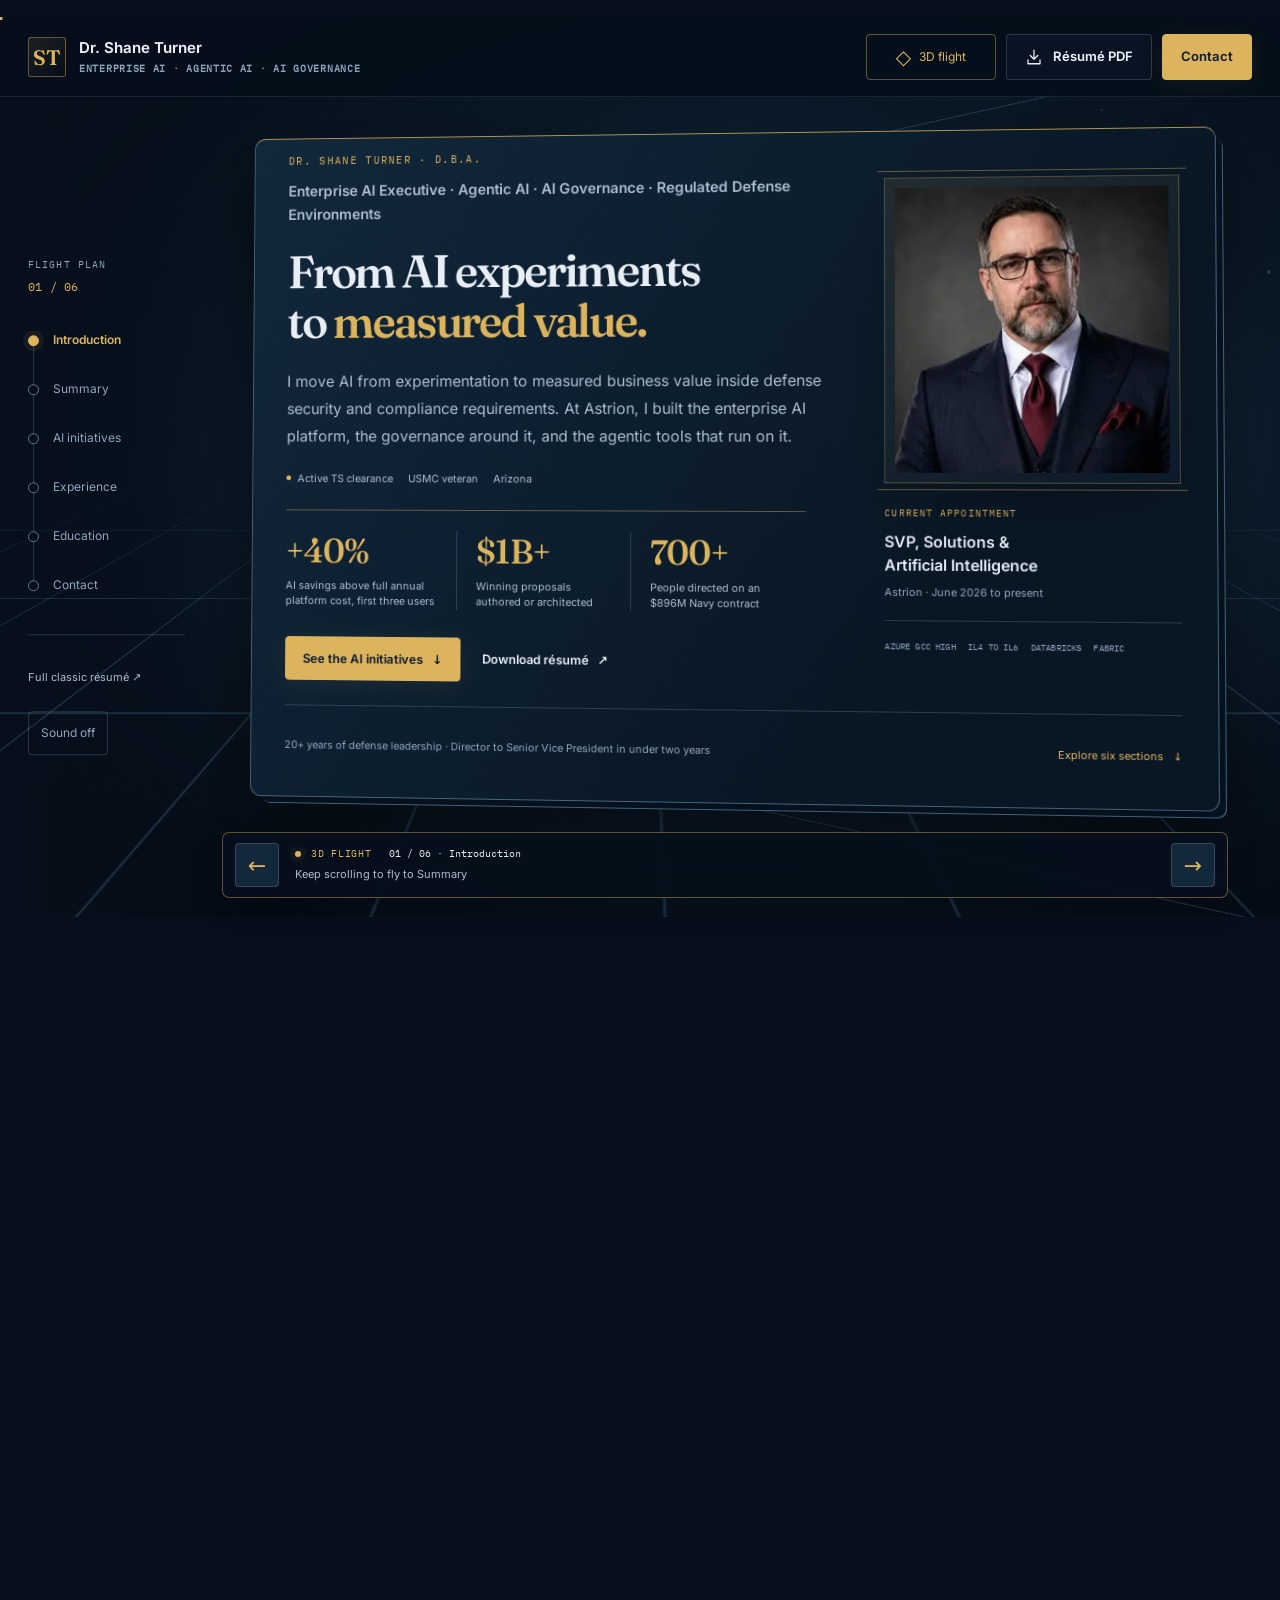
==== commit f902a268: "Reposition the site as Enterprise AI Executive to match the November 2026 résumé Both pages now foll" ====
--- a/index.html
+++ b/index.html
@@ -3,11 +3,11 @@
   <head>
     <meta charset="utf-8" />
     <meta name="viewport" content="width=device-width, initial-scale=1" />
-    <title>Dr. Shane Turner · Defense Growth &amp; Solutions Executive</title>
+    <title>Dr. Shane Turner · Enterprise AI Executive</title>
 
     <meta
       name="description"
-      content="Dr. Shane Turner, defense growth and solutions executive: enterprise AI, multi-domain test & evaluation, live training and land systems, and $1B+ in contract wins across four services."
+      content="Dr. Shane Turner, enterprise AI executive: agentic AI, AI governance, and enterprise AI platforms in regulated defense environments. Active Top Secret clearance and 20+ years of defense leadership."
     />
     <meta name="author" content="Dr. Shane Turner" />
     <meta name="theme-color" content="#081d31" />
@@ -17,41 +17,41 @@
     <meta property="og:type" content="profile" />
     <meta
       property="og:title"
-      content="Dr. Shane Turner · Defense Growth &amp; Solutions Executive"
+      content="Dr. Shane Turner · Enterprise AI Executive"
     />
     <meta
       property="og:description"
-      content="Enterprise AI strategy, multi-domain test &amp; evaluation, and $1B+ in contract wins across Navy, Army, Air Force, and USMC programs."
+      content="Enterprise AI executive who moves AI from experimentation to measured business value inside defense security and compliance requirements."
     />
     <meta property="og:url" content="https://resume.st-dba.com/" />
     <meta
       property="og:image"
-      content="https://resume.st-dba.com/assets/og-card.png"
+      content="https://resume.st-dba.com/assets/og-card.png?v=20261110"
     />
     <meta property="og:image:width" content="1200" />
     <meta property="og:image:height" content="630" />
     <meta
       property="og:image:alt"
-      content="Dr. Shane Turner · Defense Growth &amp; Solutions Executive"
+      content="Dr. Shane Turner · Enterprise AI Executive"
     />
     <meta property="profile:first_name" content="Shane" />
     <meta property="profile:last_name" content="Turner" />
     <meta name="twitter:card" content="summary_large_image" />
     <meta
       name="twitter:title"
-      content="Dr. Shane Turner · Defense Growth &amp; Solutions Executive"
+      content="Dr. Shane Turner · Enterprise AI Executive"
     />
     <meta
       name="twitter:description"
-      content="Enterprise AI strategy, multi-domain T&amp;E, and $1B+ in contract wins."
+      content="Agentic AI, AI governance, and enterprise AI platforms in regulated defense environments."
     />
     <meta
       name="twitter:image"
-      content="https://resume.st-dba.com/assets/og-card.png"
+      content="https://resume.st-dba.com/assets/og-card.png?v=20261110"
     />
     <meta
       name="twitter:image:alt"
-      content="Dr. Shane Turner · Defense Growth &amp; Solutions Executive"
+      content="Dr. Shane Turner · Enterprise AI Executive"
     />
     <link rel="canonical" href="https://resume.st-dba.com/" />
 
@@ -84,9 +84,10 @@
         "@type": "Person",
         "name": "Shane Turner",
         "honorificPrefix": "Dr.",
+        "honorificSuffix": "DBA",
         "jobTitle": "Senior Vice President, Solutions & Artificial Intelligence",
         "worksFor": { "@type": "Organization", "name": "Astrion" },
-        "description": "Defense growth and solutions executive with 20+ years across Navy, Army, Air Force, and USMC programs.",
+        "description": "Enterprise AI executive who moves AI from experimentation to measured business value inside defense security and compliance requirements.",
         "url": "https://resume.st-dba.com/",
         "image": "https://resume.st-dba.com/assets/shane-turner-760.jpg",
         "email": "mailto:shane@st-dba.com",
@@ -101,25 +102,58 @@
           { "@type": "CollegeOrUniversity", "name": "Lewis University" },
           { "@type": "CollegeOrUniversity", "name": "University of Phoenix" }
         ],
+        "hasCredential": [
+          {
+            "@type": "EducationalOccupationalCredential",
+            "credentialCategory": "degree",
+            "name": "Doctor of Business Administration, Management, with Distinction",
+            "recognizedBy": { "@type": "CollegeOrUniversity", "name": "National University" }
+          },
+          {
+            "@type": "EducationalOccupationalCredential",
+            "credentialCategory": "degree",
+            "name": "M.S., Management Information Security",
+            "recognizedBy": { "@type": "CollegeOrUniversity", "name": "Lewis University" }
+          },
+          {
+            "@type": "EducationalOccupationalCredential",
+            "credentialCategory": "degree",
+            "name": "B.S., Software Engineering",
+            "recognizedBy": { "@type": "CollegeOrUniversity", "name": "University of Phoenix" }
+          },
+          {
+            "@type": "EducationalOccupationalCredential",
+            "credentialCategory": "certification",
+            "name": "Certified Wireless Security Professional (CWSP)"
+          },
+          {
+            "@type": "EducationalOccupationalCredential",
+            "credentialCategory": "certification",
+            "name": "AccessData Certified Examiner (ACE)"
+          }
+        ],
         "knowsAbout": [
-          "Artificial Intelligence",
+          "Agentic AI",
+          "Enterprise AI Platforms",
+          "AI Governance",
+          "AI Value Measurement and ROI",
+          "Agentic AI Coding",
           "ModelOps",
-          "Solution Architecture",
-          "Data Governance",
-          "Scenario & Mission Modeling",
-          "Multi-Domain Test & Evaluation",
-          "Electronic Warfare",
+          "Azure GCC High",
+          "Impact Level 4 to Impact Level 6 (IL4 to IL6) Environments",
+          "Hybrid On-Premises and Cloud Data",
+          "Databricks",
+          "Microsoft Fabric",
+          "Azure Synapse",
+          "Data Lakes",
           "Counter-UAS",
-          "Directed Energy",
-          "Land Combat & Fires Systems",
-          "Live Training, Ranges & LVC",
-          "Training Range Modernization",
-          "Capture & Win Strategy",
-          "Program Management"
+          "Talent Acquisition and Retention",
+          "Labor Relations",
+          "Capture Strategy"
         ]
       }
     </script>
-    <link rel="stylesheet" href="3d/flight.css?v=20260911b" />
+    <link rel="stylesheet" href="3d/flight.css?v=20261110a" />
     <script src="3d/flight.js?v=20261004a" defer></script>
   </head>
   <body>
@@ -147,7 +181,7 @@
       >
         <span class="brand-mark" aria-hidden="true">ST</span>
         <span class="brand-name"
-          >Dr. Shane Turner<span>Defense growth · Solutions · AI</span></span
+          >Dr. Shane Turner<span>Enterprise AI · Agentic AI · AI governance</span></span
         >
       </a>
       <div class="header-actions">
@@ -179,12 +213,12 @@
           </summary>
           <nav aria-label="Section navigation">
             <a href="#wp-briefing">01 <span>Introduction</span></a>
-            <a href="#wp-results">02 <span>Results &amp; case studies</span></a>
-            <a href="#wp-experience">03 <span>Experience</span></a>
-            <a href="#wp-capabilities"
-              >04 <span>Profile &amp; capabilities</span></a
+            <a href="#wp-profile">02 <span>Executive summary</span></a>
+            <a href="#wp-results">03 <span>AI initiatives</span></a>
+            <a href="#wp-experience">04 <span>Experience</span></a>
+            <a href="#wp-foundation"
+              >05 <span>Education &amp; credentials</span></a
             >
-            <a href="#wp-foundation">05 <span>Education &amp; service</span></a>
             <a href="#wp-contact">06 <span>Contact</span></a>
             <a class="classic-link" href="classic/">Full classic résumé ↗</a>
           </nav>
@@ -192,28 +226,28 @@
       </div>
     </header>
 
-    <aside class="route" aria-label="Career flight plan">
+    <aside class="route" aria-label="Résumé flight plan">
       <p class="route-eyebrow">Flight plan <span>01 / 06</span></p>
-      <nav aria-label="Career sections">
+      <nav aria-label="Résumé sections">
         <a href="#wp-briefing" aria-current="location"
           ><span class="route-dot" aria-hidden="true"></span
           ><span>Introduction</span></a
         >
+        <a href="#wp-profile"
+          ><span class="route-dot" aria-hidden="true"></span
+          ><span>Summary</span></a
+        >
         <a href="#wp-results"
           ><span class="route-dot" aria-hidden="true"></span
-          ><span>Results</span></a
+          ><span>AI initiatives</span></a
         >
         <a href="#wp-experience"
           ><span class="route-dot" aria-hidden="true"></span
           ><span>Experience</span></a
         >
-        <a href="#wp-capabilities"
-          ><span class="route-dot" aria-hidden="true"></span
-          ><span>Capabilities</span></a
-        >
         <a href="#wp-foundation"
           ><span class="route-dot" aria-hidden="true"></span
-          ><span>Education &amp; service</span></a
+          ><span>Education</span></a
         >
         <a href="#wp-contact"
           ><span class="route-dot" aria-hidden="true"></span
@@ -266,15 +300,17 @@
             <div class="hero-copy">
               <p class="eyebrow">Dr. Shane Turner · D.B.A.</p>
               <p class="role-line">
-                Defense Growth, Solutions &amp; AI Executive
+                Enterprise AI Executive · Agentic AI · AI Governance · Regulated
+                Defense Environments
               </p>
               <h1 id="hero-title">
-                Turning defense data into <em>fielded advantage.</em>
+                From AI experiments to <em>measured value.</em>
               </h1>
               <p class="hero-lead">
-                I lead Astrion’s enterprise AI initiative company-wide and
-                cleared teams that turn operational, test, and training data
-                into mission solutions and measurable business value.
+                I move AI from experimentation to measured business value inside
+                defense security and compliance requirements. At Astrion, I
+                built the enterprise AI platform, the governance around it, and
+                the agentic tools that run on it.
               </p>
               <div class="credentials">
                 <span><i aria-hidden="true"></i> Active TS clearance</span
@@ -282,21 +318,24 @@
               </div>
               <dl class="hero-proof" id="wp-flight-data">
                 <div>
+                  <dt>+40%</dt>
+                  <dd>
+                    AI savings above full annual platform cost, first three
+                    users
+                  </dd>
+                </div>
+                <div>
                   <dt>$1B+</dt>
-                  <dd>Contract wins<br />contributed to</dd>
-                </div>
-                <div>
-                  <dt>$896M</dt>
-                  <dd>Navy program<br />directed</dd>
+                  <dd>Winning proposals authored or architected</dd>
                 </div>
                 <div>
                   <dt>700+</dt>
-                  <dd>Personnel<br />led</dd>
+                  <dd>People directed on an $896M Navy contract</dd>
                 </div>
               </dl>
               <div class="hero-actions">
                 <a class="button button--gold" href="#wp-results"
-                  >Explore the results <span aria-hidden="true">↓</span></a
+                  >See the AI initiatives <span aria-hidden="true">↓</span></a
                 ><a class="text-link" href="assets/Shane-Turner-Resume.pdf"
                   >Download résumé <span aria-hidden="true">↗</span></a
                 >
@@ -335,20 +374,22 @@
               <figcaption>
                 <span class="portrait-kicker">Current appointment</span
                 ><strong
-                  >SVP, Solutions &amp;<br />Artificial Intelligence</strong
+                  >SVP, Solutions &amp; <br />Artificial Intelligence</strong
                 ><span>Astrion · June 2026 to present</span>
                 <div class="service-strip">
-                  <span>Navy</span><span>Army</span><span>Air Force</span
-                  ><span>USMC</span>
+                  <span>Azure GCC High</span><span>IL4 to IL6</span
+                  ><span>Databricks</span><span>Fabric</span>
                 </div>
               </figcaption>
             </figure>
           </div>
           <div class="hero-bottom">
-            <span>20+ years across Navy, Army, Air Force &amp; USMC programs</span
+            <span
+              >20+ years of defense leadership · Director to Senior Vice
+              President in under two years</span
             ><span class="view-hint js-only" id="view-hint">Reading view</span
-            ><a href="#wp-results" aria-label="Continue to results"
-              >Explore six career sections <span aria-hidden="true">↓</span></a
+            ><a href="#wp-profile" aria-label="Continue to the executive summary"
+              >Explore six sections <span aria-hidden="true">↓</span></a
             >
           </div>
         </div>
@@ -356,18 +397,141 @@
 
       <section
         class="waypoint"
+        id="wp-profile"
+        data-label="Summary"
+        tabindex="-1"
+        aria-labelledby="summary-title"
+      >
+        <div class="journey-surface">
+          <div class="section-heading">
+            <p class="eyebrow"><span>02</span> Executive summary</p>
+            <h2 id="summary-title">
+              Built the platform, the governance,<br />and the agents that run
+              on it.
+            </h2>
+            <p>
+              Enterprise AI executive who moves AI from experimentation to
+              measured business value inside defense security and compliance
+              requirements. Ready to take an enterprise from generative AI to
+              agentic and multi-agent operations.
+            </p>
+          </div>
+          <div class="pillar-grid">
+            <article>
+              <span class="capability-number" aria-hidden="true">01</span>
+              <h3>Agentic AI</h3>
+              <p>
+                Stood up Astrion’s enterprise AI platform from nothing to full
+                seat uptake in one quarter and proved savings above its full
+                annual cost. Built a defense intelligence agent and an
+                executive command center for the CEO.
+              </p>
+              <a class="text-link" href="#wp-results"
+                >See the AI initiatives <span aria-hidden="true">↗</span></a
+              >
+            </article>
+            <article>
+              <span class="capability-number" aria-hidden="true">02</span>
+              <h3>Regulated environments</h3>
+              <p>
+                Lead the Executive AI Governance Board with Cyber and IT, with
+                the AI Use Policy in place before first use. Supervise matrixed
+                data teams on Databricks, Microsoft Fabric, and data lakes in
+                Azure GCC High. Bringing secure frontier models to IL4 with a
+                government sponsor and a path to IL6.
+              </p>
+              <a class="text-link" href="#wp-astrion"
+                >Current role at Astrion <span aria-hidden="true">↗</span></a
+              >
+            </article>
+            <article>
+              <span class="capability-number" aria-hidden="true">03</span>
+              <h3>Scale</h3>
+              <p>
+                Directed 700+ people on an $896M Navy contract, authored or
+                architected $1B+ in winning proposals, and negotiated labor
+                agreements covering 300+ employees across 20+ years of defense
+                leadership.
+              </p>
+              <a class="text-link" href="#wp-hii"
+                >Program and proposal detail
+                <span aria-hidden="true">↗</span></a
+              >
+            </article>
+            <article>
+              <span class="capability-number" aria-hidden="true">04</span>
+              <h3>Talent</h3>
+              <p>
+                Hired and managed hundreds of engineers and technical staff.
+                Apply doctoral research on engineer turnover to recruiting and
+                keeping technical talent. Promoted from Director to Senior Vice
+                President in under two years.
+              </p>
+              <a class="text-link" href="#wp-foundation"
+                >Doctoral research <span aria-hidden="true">↗</span></a
+              >
+            </article>
+          </div>
+          <div class="capabilities" id="wp-capabilities" tabindex="-1">
+            <h3 class="eyebrow">Core capabilities</h3>
+            <div class="capability-grid">
+              <article>
+                <h4>AI strategy &amp; value</h4>
+                <ul>
+                  <li>Agentic AI</li>
+                  <li>Enterprise AI platforms</li>
+                  <li>AI value measurement &amp; ROI</li>
+                  <li>Use-case portfolio</li>
+                  <li>Agentic AI coding</li>
+                  <li>ModelOps</li>
+                </ul>
+              </article>
+              <article>
+                <h4>Regulated AI &amp; data</h4>
+                <ul>
+                  <li>AI governance</li>
+                  <li>Azure GCC High</li>
+                  <li>IL4 to IL6</li>
+                  <li>Hybrid on-prem to cloud data</li>
+                  <li>Databricks, Fabric &amp; Synapse</li>
+                  <li>Data lakes</li>
+                </ul>
+              </article>
+              <article>
+                <h4>Leadership &amp; growth</h4>
+                <ul>
+                  <li>Executive &amp; customer buy-in</li>
+                  <li>Talent acquisition &amp; retention</li>
+                  <li>Matrixed teams</li>
+                  <li>Labor relations</li>
+                  <li>Capture strategy</li>
+                </ul>
+              </article>
+            </div>
+          </div>
+          <div class="profile-strip">
+            <p><strong>Active TS</strong>Clearance</p>
+            <p><strong>20+ years</strong>Defense leadership</p>
+            <p><strong>Arizona</strong>Based in</p>
+          </div>
+        </div>
+      </section>
+
+      <section
+        class="waypoint"
         id="wp-results"
-        data-label="Results"
+        data-label="AI initiatives"
         tabindex="-1"
         aria-labelledby="results-title"
       >
         <div class="journey-surface">
           <div class="section-heading">
-            <p class="eyebrow"><span>02</span> Results &amp; case studies</p>
-            <h2 id="results-title">Leadership, demonstrated.</h2>
+            <p class="eyebrow"><span>03</span> Selected AI initiatives</p>
+            <h2 id="results-title">From problem to measured outcome.</h2>
             <p>
-              Enterprise AI, complex program execution, and solutions that
-              strengthen a proposal.
+              An enterprise AI platform, a defense intelligence agent, and an
+              executive command center, each built to defense security
+              requirements.
             </p>
           </div>
           <article
@@ -377,48 +541,50 @@
             aria-labelledby="shaine-title"
           >
             <div class="case-narrative">
-              <p class="case-category">01 / Enterprise AI · Astrion</p>
+              <p class="case-category">
+                01 / Enterprise AI platform · Secure Hybrid AI Network
+                Environment
+              </p>
               <h3 id="shaine-title">
                 shAIne: from launch<br />to measured value.
               </h3>
               <dl class="case-facts">
                 <div>
-                  <dt>Challenge</dt>
+                  <dt>Problem</dt>
                   <dd>
-                    Stand up enterprise AI company-wide from nothing and make its
-                    business value measurable.
+                    Astrion had no enterprise AI capability and needed one that
+                    met defense security requirements.
                   </dd>
                 </div>
                 <div>
-                  <dt>My responsibility</dt>
+                  <dt>Solution</dt>
                   <dd>
-                    Lead Astrion’s enterprise AI initiative company-wide:
-                    platform launch, AI strategy, ModelOps, evidence governance,
-                    and value measurement.
+                    Launched shAIne on Astrion’s internal Azure GCC High
+                    environment with governance in place from the first month:
+                    reuse controls, output quality and explainability
+                    standards. Built a value model that multiplies attributed
+                    hours by loaded labor rate, by role, so AI return is
+                    auditable.
                   </dd>
                 </div>
                 <div>
-                  <dt>Result</dt>
+                  <dt>Outcome</dt>
                   <dd>
-                    Launched shAIne, the enterprise AI platform, with governance
-                    in place from the first month: reuse controls, output
-                    quality and explainability standards. Reached full seat
-                    uptake within one quarter at about 77% weekly use. Measured
-                    savings from the first three users cleared the platform’s
-                    full annual cost by <strong>40%</strong>.
+                    Full seat uptake within one quarter at about 77% weekly
+                    use. Savings from the first three instrumented users alone
+                    exceeded the platform’s full annual cost by
+                    <strong>40%</strong>.
                   </dd>
                 </div>
               </dl>
               <div class="delivery-note">
                 <strong
-                  >A working reporting tool, delivered in the first
-                  week.</strong
+                  >A program’s status reporting tool, delivered in the
+                  platform’s first week.</strong
                 >
                 <p>
-                  Applied agentic AI coding to build a Weekly Status Reporting
-                  tool. The project estimate attributed 310 hours of avoided
-                  development effort, valued at approximately $32,500 in loaded
-                  labor cost.
+                  Agentic AI coding delivered the tool and avoided about 310
+                  hours of development.
                 </p>
                 <span
                   >This separate project estimate is not added to the platform
@@ -430,11 +596,11 @@
               <p class="eyebrow">Measured value</p>
               <div class="value-number">+40%</div>
               <p class="value-label">
-                Measured savings above the platform’s full annual cost
+                Savings above the platform’s full annual cost
               </p>
               <p class="value-period">
-                From the first three users. Full seat uptake within one
-                quarter, at about 77% weekly use.
+                From the first three instrumented users alone. Full seat uptake
+                within one quarter, at about 77% weekly use.
               </p>
               <div class="cost-reference">
                 <span>Annual platform subscription</span
@@ -459,78 +625,111 @@
                     comparison.
                   </p>
                   <p>
-                    The Weekly Status Reporting tool estimate (310 hours, about
-                    $32,500) is separate and is not added to this result.
+                    The status reporting tool estimate (about 310 hours of
+                    avoided development, roughly $32,500 in loaded labor) is
+                    separate and is not added to this result.
                   </p>
                 </div>
               </details>
             </aside>
           </article>
           <div class="case-grid">
-            <article class="case-study" aria-labelledby="navy-title">
-              <p class="case-category">02 / Program execution · HII</p>
-              <h3 id="navy-title">
-                A Navy training enterprise.<br />700+ people, one mission.
-              </h3>
+            <article
+              class="case-study"
+              id="wp-intel-brief"
+              tabindex="-1"
+              aria-labelledby="intel-title"
+            >
+              <p class="case-category">
+                02 / Agentic AI · Defense, AI &amp; contract intelligence
+              </p>
+              <h3 id="intel-title">AI Intel Brief Agent</h3>
+              <dl class="case-metrics">
+                <div>
+                  <dt>39</dt>
+                  <dd>Federal, defense, and AI sources monitored</dd>
+                </div>
+                <div>
+                  <dt>15</dt>
+                  <dd>Themes tracked, each item scored for relevance</dd>
+                </div>
+              </dl>
               <dl class="case-facts">
                 <div>
-                  <dt>Challenge</dt>
+                  <dt>Problem</dt>
                   <dd>
-                    Coordinate Navy training delivery across the western United
-                    States and expand range capability.
+                    Leadership needed one current read on AI, Department of
+                    War, Counter-UAS, and contract news spread across dozens of
+                    sources.
                   </dd>
                 </div>
                 <div>
-                  <dt>My responsibility</dt>
+                  <dt>Solution</dt>
                   <dd>
-                    Program Manager / West Coast Director for the Navy
-                    Integrated Training Environment, September 2020 to September
-                    2021.
+                    Built an agent that monitors 39 federal, defense, and AI
+                    sources through the day, scores each item for business
+                    relevance, and explains why. It tracks 15 themes, including
+                    Department of War contracts, Counter-UAS, AI policy, and a
+                    recompete radar.
                   </dd>
                 </div>
                 <div>
-                  <dt>Result</dt>
+                  <dt>Outcome</dt>
                   <dd>
-                    Directed 700+ personnel executing an $896M Navy contract.
-                    Integrated North Island and San Clemente Island into the
-                    contract, expanding SoCal Range capability while reducing
-                    operating costs.
+                    One relevance-ranked feed with a daily snapshot, weekly
+                    brief, and searchable archive.
                   </dd>
                 </div>
               </dl>
-              <a class="text-link" href="#wp-hii"
-                >HII career detail <span aria-hidden="true">↗</span></a
-              >
             </article>
-            <article class="case-study" aria-labelledby="crewflex-title">
-              <p class="case-category">03 / Solution development · Astrion</p>
-              <h3 id="crewflex-title">CrewFlex.<br />A proposal strength.</h3>
+            <article
+              class="case-study"
+              id="wp-command-center"
+              tabindex="-1"
+              aria-labelledby="command-title"
+            >
+              <p class="case-category">
+                03 / Agentic AI · Executive decision support
+              </p>
+              <h3 id="command-title">Enterprise Intelligence Command Center</h3>
+              <dl class="case-metrics">
+                <div>
+                  <dt>Dec 4, 2026</dt>
+                  <dd>Go-live date</dd>
+                </div>
+                <div>
+                  <dt>On demand</dt>
+                  <dd>Answers that took days or weeks of manual reporting</dd>
+                </div>
+              </dl>
               <dl class="case-facts">
                 <div>
-                  <dt>Challenge</dt>
+                  <dt>Problem</dt>
                   <dd>
-                    Develop a legacy scheduling tool into an enterprise asset
-                    that could support a stronger customer solution.
+                    Executives waited days, and sometimes weeks, on manual
+                    reports for financial and pipeline answers.
                   </dd>
                 </div>
                 <div>
-                  <dt>My responsibility</dt>
+                  <dt>Solution</dt>
                   <dd>
-                    Redesigned CrewFlex while leading multi-domain test and
-                    evaluation strategy and solution architecture.
+                    Built an AI Assistant that lets the CEO and executive
+                    leaders direct agents to generate reports and forecast
+                    financials and pipeline needs, with alerts on team-defined
+                    issues and risks in integration. It runs on a hybrid
+                    on-premises and Azure data foundation: Data Factory,
+                    medallion data lake, Synapse, row-level security, and Entra
+                    ID.
                   </dd>
                 </div>
                 <div>
-                  <dt>Result</dt>
+                  <dt>Outcome</dt>
                   <dd>
-                    The resulting asset was rated a proposal
-                    <strong>Strength</strong> by government evaluators.
+                    Goes live December 4, 2026, replacing days- and weeks-long
+                    manual reporting with on-demand answers.
                   </dd>
                 </div>
               </dl>
-              <a class="text-link" href="#wp-astrion"
-                >Astrion career detail <span aria-hidden="true">↗</span></a
-              >
             </article>
           </div>
           <div class="recognition" id="wp-recognition" tabindex="-1">
@@ -538,7 +737,7 @@
             <div>
               <p class="eyebrow">2025 ASTRYS Award</p>
               <h3>Strategic Excellence in Innovative Solutions</h3>
-              <p>Astrion’s highest company-level recognition.</p>
+              <p>Astrion’s highest company honor.</p>
             </div>
           </div>
         </div>
@@ -553,13 +752,13 @@
       >
         <div class="journey-surface">
           <div class="section-heading">
-            <p class="eyebrow"><span>03</span> Experience</p>
+            <p class="eyebrow"><span>04</span> Professional experience</p>
             <h2 id="experience-title">
-              From technical integration<br />to enterprise leadership.
+              From mission systems<br />to enterprise AI leadership.
             </h2>
             <p>
-              Growing responsibility across mission systems, major programs,
-              defense growth, and AI.
+              20+ years of defense leadership across mission systems, major
+              programs, growth, and enterprise AI.
             </p>
           </div>
           <article
@@ -575,40 +774,15 @@
             <div class="experience-body">
               <h3 id="astrion-title">Astrion</h3>
               <p class="experience-lead">
-                Senior Vice President, Solutions &amp; Artificial Intelligence ·
-                Layered Defense, Autonomous Warfare &amp; Integrated Fires
-                Division
-              </p>
-              <ul class="outcome-list">
-                <li>
-                  Leads Astrion’s enterprise AI initiative company-wide. Stood
-                  it up from nothing, launching shAIne, the enterprise AI
-                  platform, with governance in place from the first month:
-                  reuse controls, output quality and explainability standards.
-                  Reached full seat uptake within one quarter at about 77%
-                  weekly use; measured savings from the first three users
-                  cleared the platform’s full annual cost by 40%.
-                </li>
-                <li>
-                  Sets the technical approach for data, evidence, analytics,
-                  ModelOps, and scenario development across the detect,
-                  identify, track, and defeat chain for Counter-UAS, integrated
-                  fires, and autonomous systems, supporting all six Astrion
-                  mission areas.
-                </li>
-                <li>
-                  Turns test, training, and operational data into
-                  decision-grade evidence, solution narratives, and capability
-                  development plans for high-value pursuits.
-                </li>
-              </ul>
+                Director to Senior Vice President in under two years.
+              </p>
               <ol class="promotion-track">
                 <li>
                   <span>Aug–Oct 2024</span><strong>Director</strong>
                   <p>Program Management</p>
                 </li>
                 <li>
-                  <span>Oct 2024–May 2026</span><strong>Vice President</strong>
+                  <span>Oct 2024–Jun 2026</span><strong>Vice President</strong>
                   <p>Multi-Domain Test &amp; Evaluation</p>
                 </li>
                 <li>
@@ -617,14 +791,90 @@
                   <p>Solutions &amp; Artificial Intelligence</p>
                 </li>
               </ol>
-              <p class="experience-note">
-                As Vice President, Multi-Domain Test &amp; Evaluation: led
-                division growth strategy with direct responsibility for
-                expanding revenue; built and led the AI Tiger Team; advanced
-                solution architecture, technical narratives, and capture
-                strategy for high-value pursuits; and authored a 20-page
-                Counter-UAS, sUAS, and EW white paper.
-              </p>
+              <div class="role-block">
+                <div class="role-head">
+                  <h4>
+                    Senior Vice President, Solutions &amp; Artificial
+                    Intelligence
+                  </h4>
+                  <span>Jun 2026–present</span>
+                </div>
+                <p>
+                  Layered Defense, Autonomous Warfare &amp; Integrated Fires
+                  Division. Promoted from Vice President. Lead enterprise AI
+                  across all six company mission areas.
+                </p>
+                <ul class="outcome-list">
+                  <li>
+                    Lead the Executive AI Governance Board. Developed the AI
+                    Use Policy before AI use was allowed, and review employee
+                    AI requests and AI product development needs with Cyber and
+                    IT.
+                  </li>
+                  <li>
+                    Supervise matrixed data teams working in Databricks,
+                    Microsoft Fabric, and data lakes on Azure GCC High.
+                  </li>
+                  <li>
+                    Secured CEO buy-in to pilot frontier models and to migrate
+                    Atlassian across on-premises and cloud environments. The
+                    migration is in execution.
+                  </li>
+                  <li>
+                    Set the data, analytics, and ModelOps approach for
+                    Counter-UAS, integrated fires, and autonomous systems.
+                  </li>
+                  <li>
+                    In progress: an Ask Sage pilot at IL4 with a government
+                    sponsor and a path to IL6, a Talent Acquisition Agent with
+                    LinkedIn and marketing communications consultants, and a
+                    Counter-UAS range in Muscle Shoals, Alabama, with partners.
+                  </li>
+                </ul>
+              </div>
+              <div class="role-block">
+                <div class="role-head">
+                  <h4>Vice President, Multi-Domain Test &amp; Evaluation</h4>
+                  <span>Oct 2024–Jun 2026</span>
+                </div>
+                <ul class="outcome-list">
+                  <li>
+                    Built and led the AI Tiger Team, whose custom AI tools cut
+                    proposal development cycle times across the enterprise.
+                  </li>
+                  <li>
+                    Ran Astrion’s AI adoption campaign as AI Campaign Lead:
+                    one-on-one sessions with staff and leaders, then an
+                    executive AI strategy session that won executive
+                    sponsorship.
+                  </li>
+                  <li>
+                    Owned division growth strategy across air, land, sea,
+                    space, and cyber, with direct responsibility for expanding
+                    revenue.
+                  </li>
+                  <li>
+                    Redesigned CrewFlex from a legacy scheduling tool into an
+                    automated asset government evaluators rated a proposal
+                    Strength.
+                  </li>
+                  <li>
+                    Received the 2025 ASTRYS Award for Strategic Excellence in
+                    Innovative Solutions, Astrion’s highest company honor.
+                  </li>
+                </ul>
+              </div>
+              <div class="role-block">
+                <div class="role-head">
+                  <h4>Director, Program Management</h4>
+                  <span>Aug–Oct 2024</span>
+                </div>
+                <p>
+                  Turned capture wins into executable portfolios with schedule
+                  and cost governance. Promoted to Vice President in two
+                  months.
+                </p>
+              </div>
             </div>
           </article>
           <article
@@ -642,58 +892,91 @@
               <p class="experience-lead">
                 Program leadership · Range solutions · Engineering
               </p>
-              <ul class="outcome-list">
-                <li>
-                  Authored the winning technical proposal for the U.S. Army’s
-                  $379M Live Training, Ranges, and Combat Training Centers
-                  (LTRaC) IDIQ.
-                </li>
-                <li>
-                  Architected live and virtual training range solutions
-                  contributing to $1B+ in Navy wins across NCTE, NITE, and
-                  CTTR, and wrote winning RFP and FEDSIM responses for Army, Air
-                  Force, Navy, and Marine Corps teams.
-                </li>
-                <li>
-                  Owned EWTPS modernization from proposal through execution,
-                  spanning EW, communications, RF/microwave, and mobile range
-                  systems across CONUS and OCONUS ranges; delivered on budget
-                  and on schedule with outstanding QASP scores and top
-                  transition scorecard marks.
-                </li>
-                <li>
-                  Stood up the Navy Directed Energy Systems Integration Lab at
-                  Point Mugu Sea Range, including its operations center and
-                  data systems.
-                </li>
-              </ul>
-              <details class="career-details">
-                <summary>
-                  View role progression and concurrent assignments
-                </summary>
-                <ol class="role-history">
-                  <li>
-                    <strong>Program Manager, EWTPS System Modernization</strong
-                    ><span>Jan–Aug 2024</span>
-                  </li>
-                  <li>
-                    <strong>Live &amp; Virtual Range Solutions SME</strong
-                    ><span>Jan 2023–Aug 2024 · concurrent assignment</span>
-                  </li>
-                  <li>
-                    <strong>Lead Engineer, DESIL</strong
-                    ><span>Oct 2022–Aug 2024 · concurrent assignment</span>
-                  </li>
-                  <li>
-                    <strong>Associate Principal Project Engineer, NCTE</strong
-                    ><span>Sep 2021–Jan 2023</span>
-                  </li>
-                  <li>
-                    <strong>Program Manager / West Coast Director, NITE</strong
-                    ><span>Sep 2020–Sep 2021</span>
-                  </li>
-                </ol>
-              </details>
+              <div class="role-block">
+                <div class="role-head">
+                  <h4>Program Manager, EWTPS System Modernization</h4>
+                  <span>Jan–Aug 2024</span>
+                </div>
+                <ul class="outcome-list">
+                  <li>
+                    Owned modernization of Navy electronic warfare threat
+                    presentation systems from proposal through execution across
+                    CONUS and OCONUS ranges. Delivered on budget and on
+                    schedule with outstanding QASP scores.
+                  </li>
+                </ul>
+              </div>
+              <div class="role-block">
+                <div class="role-head">
+                  <h4>
+                    Live &amp; Virtual Range Solutions SME
+                    <small>(concurrent)</small>
+                  </h4>
+                  <span>Jan 2023–Aug 2024</span>
+                </div>
+                <ul class="outcome-list">
+                  <li>
+                    Authored the winning technical proposal for the U.S. Army’s
+                    $379M Live Training, Ranges, and Combat Training Centers
+                    (LTRaC) IDIQ.
+                  </li>
+                  <li>
+                    Architected the Navy live and virtual training solutions
+                    behind $1B+ in wins across NCTE, NITE, and CTTR. Wrote
+                    winning RFP and FEDSIM responses for Army, Air Force, Navy,
+                    and Marine Corps teams.
+                  </li>
+                </ul>
+              </div>
+              <div class="role-block">
+                <div class="role-head">
+                  <h4>
+                    Lead Engineer, Directed Energy Systems Integration Lab
+                    <small>(concurrent)</small>
+                  </h4>
+                  <span>Oct 2022–Aug 2024</span>
+                </div>
+                <ul class="outcome-list">
+                  <li>
+                    Stood up the lab’s operations center and data systems at
+                    Point Mugu, enabling the first directed energy weapon tests
+                    on the Pacific range.
+                  </li>
+                </ul>
+              </div>
+              <div class="role-block">
+                <div class="role-head">
+                  <h4>
+                    Associate Principal Project Engineer, Navy Continuous
+                    Training Environment
+                  </h4>
+                  <span>Sep 2021–Jan 2023</span>
+                </div>
+                <ul class="outcome-list">
+                  <li>
+                    Recruited and built a dispersed engineering workforce from
+                    scratch that delivered 35 projects ahead of schedule and
+                    under budget. Cut project overhead 18% and raised portfolio
+                    efficiency 22% year over year across six range sites.
+                  </li>
+                </ul>
+              </div>
+              <div class="role-block">
+                <div class="role-head">
+                  <h4>
+                    Program Manager / West Coast Director, Navy Integrated
+                    Training Environment
+                  </h4>
+                  <span>Sep 2020–Sep 2021</span>
+                </div>
+                <ul class="outcome-list">
+                  <li>
+                    Directed 700+ personnel on an $896M Navy contract. Added
+                    two range sites to the contract while cutting operating
+                    costs.
+                  </li>
+                </ul>
+              </div>
             </div>
           </article>
           <article
@@ -703,48 +986,56 @@
             aria-labelledby="amentum-title"
           >
             <div class="experience-meta">
-              <p>2010–2020</p>
+              <p>2015–2020</p>
               <span>Yuma, AZ</span>
             </div>
             <div class="experience-body">
-              <h3 id="amentum-title">Southwest training ranges</h3>
+              <h3 id="amentum-title">URS, an AECOM company, and Amentum</h3>
               <p class="experience-lead">
-                Amentum (2020) · URS, an AECOM company (2014–2020) · Northrop
-                Grumman (2011–2014) · Aerotek (2010–2011)
+                Operations Manager / Contract Site Manager, Navy Combined
+                Tactical Training Ranges
               </p>
               <ul class="outcome-list">
                 <li>
-                  As Operations Manager / Contract Site Manager for the Combined
-                  Tactical Training Ranges (2015–2020), ran Southwest Region
-                  range operations at MCAS Yuma, MCAS Miramar, and NAF El
-                  Centro, leading 123 staff across IT/cyber, quality, safety,
-                  security, logistics, and operations.
+                  Ran operations at three air stations with 123 staff across IT
+                  and cyber, quality, safety, security, logistics, and
+                  operations.
                 </li>
                 <li>
-                  Negotiated a 35-acre lease for an EW complex, consolidating
-                  operations for 50+ personnel, and sustained a three-year
-                  zero-incident safety record (90,773+ hours), the longest in
-                  program history.
+                  Negotiated labor agreements covering 300+ represented
+                  employees on CTTR and NITE, on terms favorable to the
+                  company.
                 </li>
                 <li>
-                  As Engineering Manager (2010–2015), managed 115+ engineering
-                  projects ($100K to $1M each) across threat systems, radar, EW,
-                  RF/microwave, TSPI and data tracking, telemetry,
-                  communications, and range IT.
+                  Held a three-year zero-incident safety record (90,773+
+                  hours), the longest in program history.
                 </li>
+              </ul>
+            </div>
+          </article>
+          <article
+            class="experience-card"
+            id="wp-northrop"
+            tabindex="-1"
+            aria-labelledby="northrop-title"
+          >
+            <div class="experience-meta">
+              <p>2011–2014</p>
+              <span>Yuma, AZ</span>
+            </div>
+            <div class="experience-body">
+              <h3 id="northrop-title">Northrop Grumman</h3>
+              <p class="experience-lead">
+                Engineering Manager, Navy Combined Tactical Training Ranges
+              </p>
+              <p>
+                Held the same role on this Navy program with Aerotek
+                (2010–2011) and URS (2014–2015).
+              </p>
+              <ul class="outcome-list">
                 <li>
-                  Modernized land range equipment and infrastructure, including
-                  threat system sites, communication towers, LAN/WAN networks,
-                  and supporting construction, and wrote the SOWs, RFPs, RFQs,
-                  and bills of material behind them.
-                </li>
-                <li>
-                  Integrated, fielded, and sustained a wide range of land-based
-                  threat and range systems for Navy and Marine Corps training,
-                  from experimental prototypes to programs of record, including
-                  threat radars and emitter simulators, SA-6 and SA-8
-                  surface-to-air missile systems, and MANPADS threat
-                  representations.
+                  Managed 110 engineering projects from 2010 to 2015 in threat
+                  systems, radar, EW, RF, telemetry, and range IT.
                 </li>
               </ul>
             </div>
@@ -757,40 +1048,36 @@
           >
             <div class="experience-meta">
               <p>2007–2010</p>
-              <span>MCAS Yuma<br />Yuma Proving Ground</span>
+              <span>Yuma, AZ</span>
             </div>
             <div class="experience-body">
-              <h3 id="origins-title">Hands-on mission systems.</h3>
+              <h3 id="origins-title">Early career</h3>
               <div class="origins-grid">
                 <div>
                   <p>
                     <strong
                       >Epsilon, Inc. · SIPRNet Administrator · 2009–2010.</strong
                     >
-                    At MCAS Yuma, managed classified devices and networks and
-                    configured systems for cybersecurity compliance.
+                    Ran classified networks and devices to cybersecurity
+                    compliance.
                   </p>
                   <p>
                     <strong
                       >BAE Systems · Engineering Technician · 2007–2009.</strong
                     >
-                    At U.S. Army Yuma Proving Ground, supported build-up,
-                    integration, and live-fire testing of the XM1203
-                    Non-Line-of-Sight Cannon (NLOS-C) prototypes, the Future
-                    Combat Systems 155mm self-propelled howitzer with automated
-                    ammunition handling.
+                    Supported live-fire testing of XM1203 NLOS-C prototypes.
                   </p>
                 </div>
                 <figure class="range-photo">
                   <picture>
-                  <source type="image/webp" srcset="assets/nlos-c-640.webp" />
-                  <img
-                    src="assets/nlos-c-640.jpg"
-                    alt="XM1203 Non-Line-of-Sight Cannon prototype on a desert test range"
-                    width="640"
-                    height="417"
-                    loading="lazy"
-                  />
+                    <source type="image/webp" srcset="assets/nlos-c-640.webp" />
+                    <img
+                      src="assets/nlos-c-640.jpg"
+                      alt="XM1203 Non-Line-of-Sight Cannon prototype on a desert test range"
+                      width="640"
+                      height="417"
+                      loading="lazy"
+                    />
                   </picture>
                   <figcaption>
                     XM1203 NLOS-C · U.S. Army photo · Public domain
@@ -804,84 +1091,16 @@
 
       <section
         class="waypoint"
-        id="wp-capabilities"
-        data-label="Capabilities"
-        tabindex="-1"
-        aria-labelledby="capabilities-title"
-      >
-        <div class="journey-surface">
-          <div class="section-heading" id="wp-profile" tabindex="-1">
-            <p class="eyebrow"><span>04</span> Profile &amp; capabilities</p>
-            <h2 id="capabilities-title">
-              Connect the mission.<br />Build the solution. Lead delivery.
-            </h2>
-            <p>
-              Defense growth and solutions leadership grounded in 20+ years
-              across Navy, Army, Air Force, and USMC programs, from live-fire
-              prototype test and land-based threat systems through range
-              operations, major pursuits, and enterprise AI. I lead Astrion’s
-              enterprise AI initiative company-wide and connect technical
-              evidence, customer needs, and execution to move a solution from
-              pursuit to the field.
-            </p>
-          </div>
-          <div class="capability-grid">
-            <article>
-              <span class="capability-number" aria-hidden="true">01</span>
-              <h3>Growth &amp; leadership</h3>
-              <ul>
-                <li>Division growth strategy</li>
-                <li>Market &amp; competitive analysis</li>
-                <li>Capture &amp; win strategy</li>
-                <li>Solution architecture</li>
-                <li>Executive program leadership</li>
-                <li>Cleared workforce leadership</li>
-              </ul>
-            </article>
-            <article>
-              <span class="capability-number" aria-hidden="true">02</span>
-              <h3>Mission &amp; engineering</h3>
-              <ul>
-                <li>Multi-domain test &amp; evaluation</li>
-                <li>Land combat &amp; fires systems</li>
-                <li>Live training, ranges &amp; LVC</li>
-                <li>Range modernization</li>
-                <li>Threat radars &amp; emitters</li>
-                <li>Foreign threat systems (SA-6, SA-8, MANPADS)</li>
-                <li>Electronic warfare &amp; C-UAS</li>
-                <li>Directed energy</li>
-              </ul>
-            </article>
-            <article>
-              <span class="capability-number" aria-hidden="true">03</span>
-              <h3>AI &amp; execution</h3>
-              <ul>
-                <li>Enterprise AI strategy &amp; ModelOps</li>
-                <li>Data governance &amp; evidence</li>
-                <li>Scenario &amp; mission modeling</li>
-                <li>FAR / DFARS compliance</li>
-                <li>Cost, risk &amp; EVMS discipline</li>
-              </ul>
-            </article>
-          </div>
-          <div class="profile-strip">
-            <p><strong>Active TS</strong>Clearance</p>
-            <p><strong>Four services</strong>Mission experience</p>
-            <p><strong>Arizona</strong>Based in</p>
-          </div>
-        </div>
-      </section>
-
-      <section
-        class="waypoint"
         id="wp-foundation"
-        data-label="Education & service"
+        data-label="Education &amp; credentials"
         tabindex="-1"
         aria-labelledby="foundation-title"
       >
         <div class="journey-surface">
           <div class="section-heading">
-            <p class="eyebrow"><span>05</span> Education &amp; service</p>
+            <p class="eyebrow">
+              <span>05</span> Education, credentials &amp; service
+            </p>
             <h2 id="foundation-title">
               A foundation in service.<br />A commitment to learning.
             </h2>
@@ -895,8 +1114,8 @@
                   <h3>Doctor of Business Administration</h3>
                   <p>Management · National University</p>
                   <p class="research-note">
-                    Doctoral research: project engineer work-related stressors
-                    and turnover intentions.
+                    Doctoral research: work-related stressors and turnover
+                    intentions among defense project engineers.
                   </p>
                 </div>
               </article>
@@ -917,37 +1136,44 @@
             </div>
             <aside
               class="service-panel"
-              aria-label="Military service and affiliations"
+              aria-label="Clearance, service, certifications, and affiliations"
             >
-              <p class="eyebrow">Military service</p>
+              <p class="eyebrow">Clearance &amp; service</p>
               <span class="service-monogram" aria-hidden="true">USMC</span>
-              <h3>United States Marine Corps</h3>
-              <p>1991–1997 · Veteran</p>
+              <h3>United States Marine Corps veteran</h3>
+              <p>Active Top Secret clearance</p>
+              <div class="affiliations">
+                <p class="eyebrow">Certifications</p>
+                <ul class="credential-list">
+                  <li>Certified Wireless Security Professional (CWSP)</li>
+                  <li>AccessData Certified Examiner (ACE)</li>
+                </ul>
+              </div>
               <div class="affiliations">
                 <p class="eyebrow">Professional affiliations</p>
                 <ul>
-                  <li>
-                    <abbr title="Association of the United States Army"
-                      >AUSA</abbr
-                    >
-                  </li>
-                  <li>
-                    <abbr title="National Defense Industrial Association"
-                      >NDIA</abbr
-                    >
-                  </li>
-                  <li>
-                    <abbr title="International Test and Evaluation Association"
-                      >ITEA</abbr
-                    >
-                  </li>
-                  <li><abbr title="Project Management Institute">PMI</abbr></li>
                   <li>
                     <abbr
                       title="Institute of Electrical and Electronics Engineers"
                       >IEEE</abbr
                     >
                   </li>
+                  <li>
+                    <abbr title="Association of the United States Army"
+                      >AUSA</abbr
+                    >
+                  </li>
+                  <li>
+                    <abbr title="National Defense Industrial Association"
+                      >NDIA</abbr
+                    >
+                  </li>
+                  <li>
+                    <abbr title="International Test and Evaluation Association"
+                      >ITEA</abbr
+                    >
+                  </li>
+                  <li><abbr title="Project Management Institute">PMI</abbr></li>
                 </ul>
               </div>
             </aside>
@@ -966,11 +1192,12 @@
           <div class="contact-inner">
             <p class="eyebrow"><span>06</span> Contact</p>
             <h2 id="contact-title">
-              Let’s build the next<br /><em>mission advantage.</em>
+              From generative AI to<br /><em>agentic operations.</em>
             </h2>
             <p>
-              Open to executive and senior leadership conversations across
-              defense growth, solutions, and AI.
+              Ready to take an enterprise from generative AI to agentic and
+              multi-agent operations. Open to executive and senior leadership
+              conversations about enterprise AI in regulated environments.
             </p>
             <a class="contact-email" href="mailto:shane@st-dba.com"
               >shane@st-dba.com <span aria-hidden="true">↗</span></a
--- a/3d/flight.css
+++ b/3d/flight.css
@@ -77,6 +77,7 @@
 h1,
 h2,
 h3,
+h4,
 p,
 figure,
 dl,
@@ -85,7 +86,8 @@
 }
 h1,
 h2,
-h3 {
+h3,
+h4 {
   text-wrap: balance;
 }
 img {
@@ -825,6 +827,26 @@
   color: var(--ink);
   font-weight: 600;
 }
+.case-metrics {
+  display: grid;
+  grid-template-columns: repeat(2, minmax(0, 1fr));
+  gap: 18px;
+  padding: 18px 0;
+  margin-top: 22px;
+  border-top: 1px solid var(--line);
+  border-bottom: 1px solid var(--line);
+}
+.case-metrics dt {
+  font: 550 clamp(22px, 2vw, 27px)/1.15 var(--font-display);
+  letter-spacing: -0.02em;
+  color: var(--gold);
+}
+.case-metrics dd {
+  font-size: 11px;
+  line-height: 1.55;
+  color: var(--muted);
+  margin-top: 6px;
+}
 .delivery-note {
   margin-top: 25px;
   padding-top: 20px;
@@ -1064,6 +1086,47 @@
 .experience-body .experience-note {
   font-size: 12px !important;
 }
+.experience-body > p + .outcome-list {
+  margin-top: 14px;
+}
+.role-block {
+  margin-top: 24px;
+  padding-top: 22px;
+  border-top: 1px solid var(--line);
+}
+.role-head {
+  display: flex;
+  flex-wrap: wrap;
+  align-items: baseline;
+  justify-content: space-between;
+  gap: 4px 20px;
+}
+.role-head h4 {
+  font-size: 15px;
+  font-weight: 650;
+  line-height: 1.45;
+  text-wrap: pretty;
+}
+.role-head h4 small {
+  font-size: 12px;
+  font-weight: 400;
+  color: var(--dim);
+  white-space: nowrap;
+}
+.role-head > span {
+  font: 10px/1.6 var(--font-mono);
+  color: var(--gold);
+  white-space: nowrap;
+}
+.role-block > p {
+  font-size: 13px;
+  line-height: 1.75;
+  color: var(--muted);
+  margin-top: 8px;
+}
+.role-block .outcome-list {
+  margin-top: 14px;
+}
 .outcome-list {
   list-style: none;
   padding: 0;
@@ -1141,13 +1204,46 @@
   color: var(--dim);
   margin-top: 8px;
 }
+.pillar-grid {
+  display: grid;
+  grid-template-columns: repeat(2, minmax(0, 1fr));
+  gap: 20px;
+}
+.pillar-grid article {
+  display: flex;
+  flex-direction: column;
+  padding: 27px 25px 16px;
+  border: 1px solid var(--line);
+  border-top: 2px solid var(--gold);
+  border-radius: 4px;
+  background: rgba(13, 30, 49, 0.8);
+}
+.pillar-grid h3 {
+  font: 550 24px/1.2 var(--font-display);
+}
+.pillar-grid p {
+  font-size: 14px;
+  line-height: 1.75;
+  color: var(--muted);
+  margin: 12px 0 10px;
+}
+.pillar-grid .text-link {
+  margin-top: auto;
+  align-self: start;
+}
+.capabilities {
+  margin-top: 34px;
+}
+.capabilities > .eyebrow {
+  margin-bottom: 16px;
+}
 .capability-grid {
   display: grid;
   grid-template-columns: repeat(3, minmax(0, 1fr));
   gap: 20px;
 }
 .capability-grid article {
-  padding: 27px 25px;
+  padding: 24px 25px;
   border: 1px solid var(--line);
   border-radius: 4px;
   background: rgba(13, 30, 49, 0.8);
@@ -1156,17 +1252,17 @@
   font: 12px var(--font-mono);
   color: var(--gold);
   display: block;
-  margin-bottom: 22px;
-}
-.capability-grid h3 {
-  font: 550 24px/1.2 var(--font-display);
+  margin-bottom: 18px;
+}
+.capability-grid h4 {
+  font: 550 21px/1.2 var(--font-display);
 }
 .capability-grid ul {
   list-style: none;
   padding: 0;
-  margin: 20px 0 0;
+  margin: 16px 0 0;
   display: grid;
-  gap: 12px;
+  gap: 10px;
 }
 .capability-grid li {
   font-size: 12px;
@@ -1275,6 +1371,11 @@
 .affiliations abbr {
   text-decoration: none;
   cursor: help;
+}
+.affiliations .credential-list {
+  display: grid;
+  gap: 8px;
+  line-height: 1.5;
 }
 .contact {
   border-bottom: 0;
@@ -1488,23 +1589,23 @@
   .case-grid .case-study {
     padding: 25px;
   }
+  .pillar-grid {
+    grid-template-columns: 1fr;
+    gap: 14px;
+  }
   .capability-grid {
     grid-template-columns: 1fr;
   }
   .capability-grid article {
     display: grid;
-    grid-template-columns: 35px minmax(180px, 0.85fr) 1fr;
+    grid-template-columns: minmax(180px, 0.7fr) 1fr;
     gap: 20px;
     align-items: start;
   }
-  .capability-number {
-    margin-top: 6px;
-  }
   .capability-grid ul {
     margin: 0;
-  }
-  .capability-grid h3 {
-    font-size: 25px;
+    grid-template-columns: repeat(2, minmax(0, 1fr));
+    gap: 10px 18px;
   }
   .foundation-grid {
     grid-template-columns: 1fr;
@@ -1834,22 +1935,43 @@
   .range-photo figcaption {
     font-size: 10px;
   }
+  .pillar-grid article {
+    padding: 24px 22px 12px;
+  }
+  .pillar-grid h3 {
+    font-size: 24px;
+  }
+  .capabilities {
+    margin-top: 28px;
+  }
   .capability-grid article {
     display: block;
-    padding: 26px;
+    padding: 24px 22px;
   }
   .capability-number {
-    margin: 0 0 17px;
-  }
-  .capability-grid h3 {
-    font-size: 26px;
+    margin: 0 0 14px;
+  }
+  .capability-grid h4 {
+    font-size: 22px;
   }
   .capability-grid ul {
-    margin-top: 22px;
-    gap: 13px;
+    margin-top: 16px;
+    grid-template-columns: 1fr;
+    gap: 11px;
   }
   .capability-grid li {
     font-size: 14px;
+  }
+  .case-metrics {
+    gap: 14px;
+    padding: 16px 0;
+  }
+  .role-block {
+    margin-top: 22px;
+    padding-top: 20px;
+  }
+  .role-head h4 {
+    font-size: 15px;
   }
   .profile-strip {
     gap: 10px;
@@ -2095,6 +2217,26 @@
   }
   .flight-mode .hero-bottom {
     margin-top: 26px;
+  }
+  /* Laptop-height screens: tighten the introduction so its actions stay in view. */
+  @media (max-height: 820px) {
+    .flight-mode .role-line {
+      margin-bottom: 14px;
+    }
+    .flight-mode .hero-lead {
+      margin-top: 18px;
+      line-height: 1.7;
+    }
+    .flight-mode .credentials {
+      margin: 15px 0;
+    }
+    .flight-mode .hero-proof {
+      margin-top: 16px;
+      padding-top: 17px;
+    }
+    .flight-mode .hero-actions {
+      margin-top: 22px;
+    }
   }
   .flight-mode .flight-controls {
     display: grid;
@@ -2343,10 +2485,43 @@
   .case-study,
   .value-panel,
   .recognition,
+  .pillar-grid article,
   .capability-grid article,
   .service-panel {
     background: #fff;
     box-shadow: none;
+    break-inside: avoid;
+  }
+  .pillar-grid {
+    grid-template-columns: repeat(2, 1fr);
+    gap: 14px;
+  }
+  .pillar-grid article {
+    padding: 16px;
+  }
+  .pillar-grid h3 {
+    font-size: 15pt;
+  }
+  .pillar-grid p,
+  .role-block > p {
+    font-size: 9pt;
+  }
+  .pillar-grid .text-link {
+    display: none;
+  }
+  .case-metrics dt {
+    font-size: 15pt;
+  }
+  .case-metrics dd,
+  .role-head > span {
+    font-size: 8pt;
+  }
+  .role-head h4 {
+    font-size: 10.5pt;
+  }
+  .role-block {
+    margin-top: 14px;
+    padding-top: 12px;
     break-inside: avoid;
   }
   .case-study--featured {
@@ -2388,7 +2563,10 @@
   .experience-card {
     grid-template-columns: 105px 1fr;
     gap: 20px;
-    break-inside: avoid;
+  }
+  .experience-body h3,
+  .experience-lead {
+    break-after: avoid;
   }
   .experience-body h3 {
     font-size: 22pt;
@@ -2438,8 +2616,11 @@
     display: block;
     padding: 18px;
   }
-  .capability-grid h3 {
-    font-size: 17pt;
+  .capability-grid h4 {
+    font-size: 14pt;
+  }
+  .capability-grid ul {
+    grid-template-columns: 1fr;
   }
   .capability-grid li {
     font-size: 9pt;
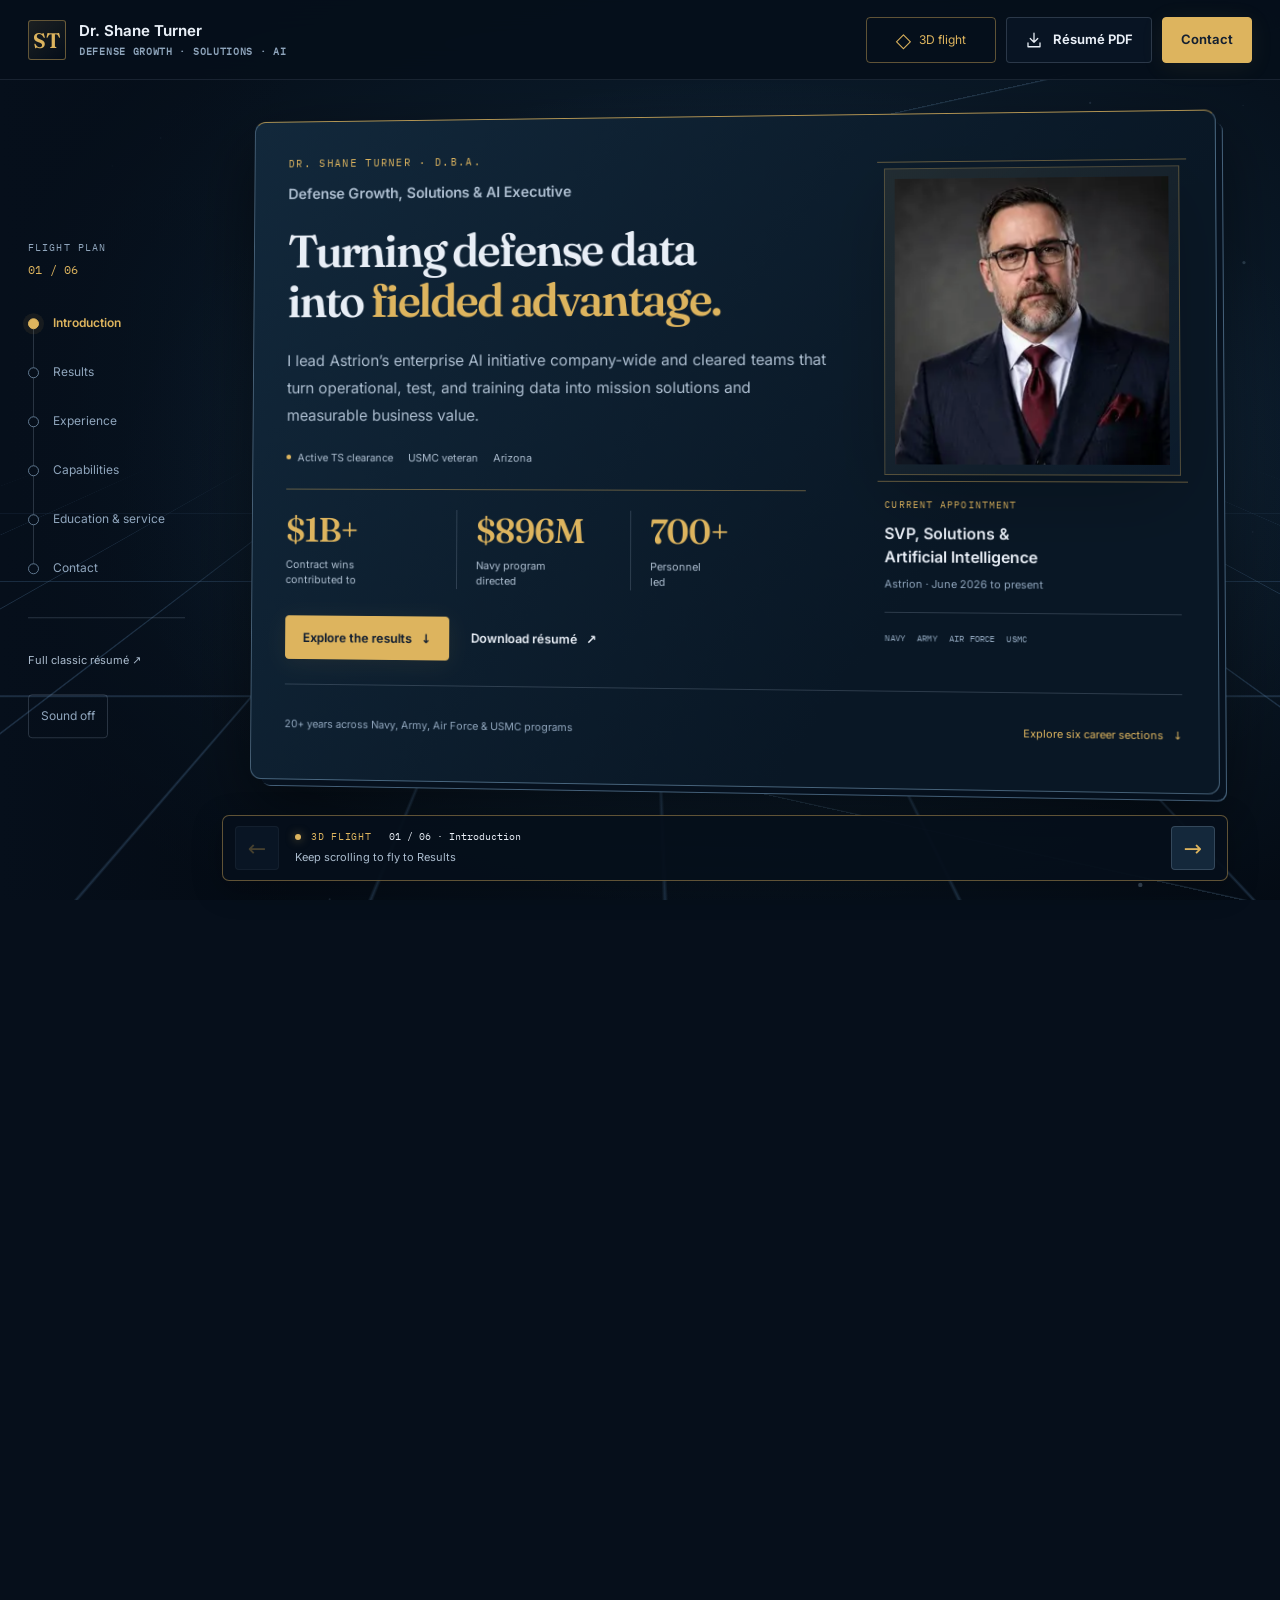
==== commit 946370cb: "Merge remote-tracking branch 'origin/main' into claude/peaceful-einstein-m5syi2" ====
--- a/index.html
+++ b/index.html
@@ -3,11 +3,11 @@
   <head>
     <meta charset="utf-8" />
     <meta name="viewport" content="width=device-width, initial-scale=1" />
-    <title>Dr. Shane Turner · Enterprise AI Executive</title>
+    <title>Dr. Shane Turner · Defense Growth &amp; Solutions Executive</title>
 
     <meta
       name="description"
-      content="Dr. Shane Turner, enterprise AI executive: agentic AI, AI governance, and enterprise AI platforms in regulated defense environments. Active Top Secret clearance and 20+ years of defense leadership."
+      content="Dr. Shane Turner, defense growth and solutions executive: enterprise AI, multi-domain test & evaluation, live training and land systems, and $1B+ in contract wins across four services."
     />
     <meta name="author" content="Dr. Shane Turner" />
     <meta name="theme-color" content="#081d31" />
@@ -17,41 +17,41 @@
     <meta property="og:type" content="profile" />
     <meta
       property="og:title"
-      content="Dr. Shane Turner · Enterprise AI Executive"
+      content="Dr. Shane Turner · Defense Growth &amp; Solutions Executive"
     />
     <meta
       property="og:description"
-      content="Enterprise AI executive who moves AI from experimentation to measured business value inside defense security and compliance requirements."
+      content="Enterprise AI strategy, multi-domain test &amp; evaluation, and $1B+ in contract wins across Navy, Army, Air Force, and USMC programs."
     />
     <meta property="og:url" content="https://resume.st-dba.com/" />
     <meta
       property="og:image"
-      content="https://resume.st-dba.com/assets/og-card.png?v=20261110"
+      content="https://resume.st-dba.com/assets/og-card.png"
     />
     <meta property="og:image:width" content="1200" />
     <meta property="og:image:height" content="630" />
     <meta
       property="og:image:alt"
-      content="Dr. Shane Turner · Enterprise AI Executive"
+      content="Dr. Shane Turner · Defense Growth &amp; Solutions Executive"
     />
     <meta property="profile:first_name" content="Shane" />
     <meta property="profile:last_name" content="Turner" />
     <meta name="twitter:card" content="summary_large_image" />
     <meta
       name="twitter:title"
-      content="Dr. Shane Turner · Enterprise AI Executive"
+      content="Dr. Shane Turner · Defense Growth &amp; Solutions Executive"
     />
     <meta
       name="twitter:description"
-      content="Agentic AI, AI governance, and enterprise AI platforms in regulated defense environments."
+      content="Enterprise AI strategy, multi-domain T&amp;E, and $1B+ in contract wins."
     />
     <meta
       name="twitter:image"
-      content="https://resume.st-dba.com/assets/og-card.png?v=20261110"
+      content="https://resume.st-dba.com/assets/og-card.png"
     />
     <meta
       name="twitter:image:alt"
-      content="Dr. Shane Turner · Enterprise AI Executive"
+      content="Dr. Shane Turner · Defense Growth &amp; Solutions Executive"
     />
     <link rel="canonical" href="https://resume.st-dba.com/" />
 
@@ -84,10 +84,9 @@
         "@type": "Person",
         "name": "Shane Turner",
         "honorificPrefix": "Dr.",
-        "honorificSuffix": "DBA",
         "jobTitle": "Senior Vice President, Solutions & Artificial Intelligence",
         "worksFor": { "@type": "Organization", "name": "Astrion" },
-        "description": "Enterprise AI executive who moves AI from experimentation to measured business value inside defense security and compliance requirements.",
+        "description": "Defense growth and solutions executive with 20+ years across Navy, Army, Air Force, and USMC programs.",
         "url": "https://resume.st-dba.com/",
         "image": "https://resume.st-dba.com/assets/shane-turner-760.jpg",
         "email": "mailto:shane@st-dba.com",
@@ -102,58 +101,25 @@
           { "@type": "CollegeOrUniversity", "name": "Lewis University" },
           { "@type": "CollegeOrUniversity", "name": "University of Phoenix" }
         ],
-        "hasCredential": [
-          {
-            "@type": "EducationalOccupationalCredential",
-            "credentialCategory": "degree",
-            "name": "Doctor of Business Administration, Management, with Distinction",
-            "recognizedBy": { "@type": "CollegeOrUniversity", "name": "National University" }
-          },
-          {
-            "@type": "EducationalOccupationalCredential",
-            "credentialCategory": "degree",
-            "name": "M.S., Management Information Security",
-            "recognizedBy": { "@type": "CollegeOrUniversity", "name": "Lewis University" }
-          },
-          {
-            "@type": "EducationalOccupationalCredential",
-            "credentialCategory": "degree",
-            "name": "B.S., Software Engineering",
-            "recognizedBy": { "@type": "CollegeOrUniversity", "name": "University of Phoenix" }
-          },
-          {
-            "@type": "EducationalOccupationalCredential",
-            "credentialCategory": "certification",
-            "name": "Certified Wireless Security Professional (CWSP)"
-          },
-          {
-            "@type": "EducationalOccupationalCredential",
-            "credentialCategory": "certification",
-            "name": "AccessData Certified Examiner (ACE)"
-          }
-        ],
         "knowsAbout": [
-          "Agentic AI",
-          "Enterprise AI Platforms",
-          "AI Governance",
-          "AI Value Measurement and ROI",
-          "Agentic AI Coding",
+          "Artificial Intelligence",
           "ModelOps",
-          "Azure GCC High",
-          "Impact Level 4 to Impact Level 6 (IL4 to IL6) Environments",
-          "Hybrid On-Premises and Cloud Data",
-          "Databricks",
-          "Microsoft Fabric",
-          "Azure Synapse",
-          "Data Lakes",
+          "Solution Architecture",
+          "Data Governance",
+          "Scenario & Mission Modeling",
+          "Multi-Domain Test & Evaluation",
+          "Electronic Warfare",
           "Counter-UAS",
-          "Talent Acquisition and Retention",
-          "Labor Relations",
-          "Capture Strategy"
+          "Directed Energy",
+          "Land Combat & Fires Systems",
+          "Live Training, Ranges & LVC",
+          "Training Range Modernization",
+          "Capture & Win Strategy",
+          "Program Management"
         ]
       }
     </script>
-    <link rel="stylesheet" href="3d/flight.css?v=20261110a" />
+    <link rel="stylesheet" href="3d/flight.css?v=20260911b" />
     <script src="3d/flight.js?v=20261004a" defer></script>
   </head>
   <body>
@@ -181,7 +147,7 @@
       >
         <span class="brand-mark" aria-hidden="true">ST</span>
         <span class="brand-name"
-          >Dr. Shane Turner<span>Enterprise AI · Agentic AI · AI governance</span></span
+          >Dr. Shane Turner<span>Defense growth · Solutions · AI</span></span
         >
       </a>
       <div class="header-actions">
@@ -213,12 +179,12 @@
           </summary>
           <nav aria-label="Section navigation">
             <a href="#wp-briefing">01 <span>Introduction</span></a>
-            <a href="#wp-profile">02 <span>Executive summary</span></a>
-            <a href="#wp-results">03 <span>AI initiatives</span></a>
-            <a href="#wp-experience">04 <span>Experience</span></a>
-            <a href="#wp-foundation"
-              >05 <span>Education &amp; credentials</span></a
+            <a href="#wp-results">02 <span>Results &amp; case studies</span></a>
+            <a href="#wp-experience">03 <span>Experience</span></a>
+            <a href="#wp-capabilities"
+              >04 <span>Profile &amp; capabilities</span></a
             >
+            <a href="#wp-foundation">05 <span>Education &amp; service</span></a>
             <a href="#wp-contact">06 <span>Contact</span></a>
             <a class="classic-link" href="classic/">Full classic résumé ↗</a>
           </nav>
@@ -226,28 +192,28 @@
       </div>
     </header>
 
-    <aside class="route" aria-label="Résumé flight plan">
+    <aside class="route" aria-label="Career flight plan">
       <p class="route-eyebrow">Flight plan <span>01 / 06</span></p>
-      <nav aria-label="Résumé sections">
+      <nav aria-label="Career sections">
         <a href="#wp-briefing" aria-current="location"
           ><span class="route-dot" aria-hidden="true"></span
           ><span>Introduction</span></a
         >
-        <a href="#wp-profile"
-          ><span class="route-dot" aria-hidden="true"></span
-          ><span>Summary</span></a
-        >
         <a href="#wp-results"
           ><span class="route-dot" aria-hidden="true"></span
-          ><span>AI initiatives</span></a
+          ><span>Results</span></a
         >
         <a href="#wp-experience"
           ><span class="route-dot" aria-hidden="true"></span
           ><span>Experience</span></a
         >
+        <a href="#wp-capabilities"
+          ><span class="route-dot" aria-hidden="true"></span
+          ><span>Capabilities</span></a
+        >
         <a href="#wp-foundation"
           ><span class="route-dot" aria-hidden="true"></span
-          ><span>Education</span></a
+          ><span>Education &amp; service</span></a
         >
         <a href="#wp-contact"
           ><span class="route-dot" aria-hidden="true"></span
@@ -300,17 +266,15 @@
             <div class="hero-copy">
               <p class="eyebrow">Dr. Shane Turner · D.B.A.</p>
               <p class="role-line">
-                Enterprise AI Executive · Agentic AI · AI Governance · Regulated
-                Defense Environments
+                Defense Growth, Solutions &amp; AI Executive
               </p>
               <h1 id="hero-title">
-                From AI experiments to <em>measured value.</em>
+                Turning defense data into <em>fielded advantage.</em>
               </h1>
               <p class="hero-lead">
-                I move AI from experimentation to measured business value inside
-                defense security and compliance requirements. At Astrion, I
-                built the enterprise AI platform, the governance around it, and
-                the agentic tools that run on it.
+                I lead Astrion’s enterprise AI initiative company-wide and
+                cleared teams that turn operational, test, and training data
+                into mission solutions and measurable business value.
               </p>
               <div class="credentials">
                 <span><i aria-hidden="true"></i> Active TS clearance</span
@@ -318,24 +282,21 @@
               </div>
               <dl class="hero-proof" id="wp-flight-data">
                 <div>
-                  <dt>+40%</dt>
-                  <dd>
-                    AI savings above full annual platform cost, first three
-                    users
-                  </dd>
-                </div>
-                <div>
                   <dt>$1B+</dt>
-                  <dd>Winning proposals authored or architected</dd>
+                  <dd>Contract wins<br />contributed to</dd>
+                </div>
+                <div>
+                  <dt>$896M</dt>
+                  <dd>Navy program<br />directed</dd>
                 </div>
                 <div>
                   <dt>700+</dt>
-                  <dd>People directed on an $896M Navy contract</dd>
+                  <dd>Personnel<br />led</dd>
                 </div>
               </dl>
               <div class="hero-actions">
                 <a class="button button--gold" href="#wp-results"
-                  >See the AI initiatives <span aria-hidden="true">↓</span></a
+                  >Explore the results <span aria-hidden="true">↓</span></a
                 ><a class="text-link" href="assets/Shane-Turner-Resume.pdf"
                   >Download résumé <span aria-hidden="true">↗</span></a
                 >
@@ -374,145 +335,21 @@
               <figcaption>
                 <span class="portrait-kicker">Current appointment</span
                 ><strong
-                  >SVP, Solutions &amp; <br />Artificial Intelligence</strong
+                  >SVP, Solutions &amp;<br />Artificial Intelligence</strong
                 ><span>Astrion · June 2026 to present</span>
                 <div class="service-strip">
-                  <span>Azure GCC High</span><span>IL4 to IL6</span
-                  ><span>Databricks</span><span>Fabric</span>
+                  <span>Navy</span><span>Army</span><span>Air Force</span
+                  ><span>USMC</span>
                 </div>
               </figcaption>
             </figure>
           </div>
           <div class="hero-bottom">
-            <span
-              >20+ years of defense leadership · Director to Senior Vice
-              President in under two years</span
+            <span>20+ years across Navy, Army, Air Force &amp; USMC programs</span
             ><span class="view-hint js-only" id="view-hint">Reading view</span
-            ><a href="#wp-profile" aria-label="Continue to the executive summary"
-              >Explore six sections <span aria-hidden="true">↓</span></a
+            ><a href="#wp-results" aria-label="Continue to results"
+              >Explore six career sections <span aria-hidden="true">↓</span></a
             >
-          </div>
-        </div>
-      </section>
-
-      <section
-        class="waypoint"
-        id="wp-profile"
-        data-label="Summary"
-        tabindex="-1"
-        aria-labelledby="summary-title"
-      >
-        <div class="journey-surface">
-          <div class="section-heading">
-            <p class="eyebrow"><span>02</span> Executive summary</p>
-            <h2 id="summary-title">
-              Built the platform, the governance,<br />and the agents that run
-              on it.
-            </h2>
-            <p>
-              Enterprise AI executive who moves AI from experimentation to
-              measured business value inside defense security and compliance
-              requirements. Ready to take an enterprise from generative AI to
-              agentic and multi-agent operations.
-            </p>
-          </div>
-          <div class="pillar-grid">
-            <article>
-              <span class="capability-number" aria-hidden="true">01</span>
-              <h3>Agentic AI</h3>
-              <p>
-                Stood up Astrion’s enterprise AI platform from nothing to full
-                seat uptake in one quarter and proved savings above its full
-                annual cost. Built a defense intelligence agent and an
-                executive command center for the CEO.
-              </p>
-              <a class="text-link" href="#wp-results"
-                >See the AI initiatives <span aria-hidden="true">↗</span></a
-              >
-            </article>
-            <article>
-              <span class="capability-number" aria-hidden="true">02</span>
-              <h3>Regulated environments</h3>
-              <p>
-                Lead the Executive AI Governance Board with Cyber and IT, with
-                the AI Use Policy in place before first use. Supervise matrixed
-                data teams on Databricks, Microsoft Fabric, and data lakes in
-                Azure GCC High. Bringing secure frontier models to IL4 with a
-                government sponsor and a path to IL6.
-              </p>
-              <a class="text-link" href="#wp-astrion"
-                >Current role at Astrion <span aria-hidden="true">↗</span></a
-              >
-            </article>
-            <article>
-              <span class="capability-number" aria-hidden="true">03</span>
-              <h3>Scale</h3>
-              <p>
-                Directed 700+ people on an $896M Navy contract, authored or
-                architected $1B+ in winning proposals, and negotiated labor
-                agreements covering 300+ employees across 20+ years of defense
-                leadership.
-              </p>
-              <a class="text-link" href="#wp-hii"
-                >Program and proposal detail
-                <span aria-hidden="true">↗</span></a
-              >
-            </article>
-            <article>
-              <span class="capability-number" aria-hidden="true">04</span>
-              <h3>Talent</h3>
-              <p>
-                Hired and managed hundreds of engineers and technical staff.
-                Apply doctoral research on engineer turnover to recruiting and
-                keeping technical talent. Promoted from Director to Senior Vice
-                President in under two years.
-              </p>
-              <a class="text-link" href="#wp-foundation"
-                >Doctoral research <span aria-hidden="true">↗</span></a
-              >
-            </article>
-          </div>
-          <div class="capabilities" id="wp-capabilities" tabindex="-1">
-            <h3 class="eyebrow">Core capabilities</h3>
-            <div class="capability-grid">
-              <article>
-                <h4>AI strategy &amp; value</h4>
-                <ul>
-                  <li>Agentic AI</li>
-                  <li>Enterprise AI platforms</li>
-                  <li>AI value measurement &amp; ROI</li>
-                  <li>Use-case portfolio</li>
-                  <li>Agentic AI coding</li>
-                  <li>ModelOps</li>
-                </ul>
-              </article>
-              <article>
-                <h4>Regulated AI &amp; data</h4>
-                <ul>
-                  <li>AI governance</li>
-                  <li>Azure GCC High</li>
-                  <li>IL4 to IL6</li>
-                  <li>Hybrid on-prem to cloud data</li>
-                  <li>Databricks, Fabric &amp; Synapse</li>
-                  <li>Data lakes</li>
-                </ul>
-              </article>
-              <article>
-                <h4>Leadership &amp; growth</h4>
-                <ul>
-                  <li>Executive &amp; customer buy-in</li>
-                  <li>Talent acquisition &amp; retention</li>
-                  <li>Matrixed teams</li>
-                  <li>Labor relations</li>
-                  <li>Capture strategy</li>
-                </ul>
-              </article>
-            </div>
-          </div>
-          <div class="profile-strip">
-            <p><strong>Active TS</strong>Clearance</p>
-            <p><strong>20+ years</strong>Defense leadership</p>
-            <p><strong>Arizona</strong>Based in</p>
           </div>
         </div>
       </section>
@@ -520,18 +357,17 @@
       <section
         class="waypoint"
         id="wp-results"
-        data-label="AI initiatives"
+        data-label="Results"
         tabindex="-1"
         aria-labelledby="results-title"
       >
         <div class="journey-surface">
           <div class="section-heading">
-            <p class="eyebrow"><span>03</span> Selected AI initiatives</p>
-            <h2 id="results-title">From problem to measured outcome.</h2>
+            <p class="eyebrow"><span>02</span> Results &amp; case studies</p>
+            <h2 id="results-title">Leadership, demonstrated.</h2>
             <p>
-              An enterprise AI platform, a defense intelligence agent, and an
-              executive command center, each built to defense security
-              requirements.
+              Enterprise AI, complex program execution, and solutions that
+              strengthen a proposal.
             </p>
           </div>
           <article
@@ -541,50 +377,48 @@
             aria-labelledby="shaine-title"
           >
             <div class="case-narrative">
-              <p class="case-category">
-                01 / Enterprise AI platform · Secure Hybrid AI Network
-                Environment
-              </p>
+              <p class="case-category">01 / Enterprise AI · Astrion</p>
               <h3 id="shaine-title">
                 shAIne: from launch<br />to measured value.
               </h3>
               <dl class="case-facts">
                 <div>
-                  <dt>Problem</dt>
+                  <dt>Challenge</dt>
                   <dd>
-                    Astrion had no enterprise AI capability and needed one that
-                    met defense security requirements.
+                    Stand up enterprise AI company-wide from nothing and make its
+                    business value measurable.
                   </dd>
                 </div>
                 <div>
-                  <dt>Solution</dt>
+                  <dt>My responsibility</dt>
                   <dd>
-                    Launched shAIne on Astrion’s internal Azure GCC High
-                    environment with governance in place from the first month:
-                    reuse controls, output quality and explainability
-                    standards. Built a value model that multiplies attributed
-                    hours by loaded labor rate, by role, so AI return is
-                    auditable.
+                    Lead Astrion’s enterprise AI initiative company-wide:
+                    platform launch, AI strategy, ModelOps, evidence governance,
+                    and value measurement.
                   </dd>
                 </div>
                 <div>
-                  <dt>Outcome</dt>
+                  <dt>Result</dt>
                   <dd>
-                    Full seat uptake within one quarter at about 77% weekly
-                    use. Savings from the first three instrumented users alone
-                    exceeded the platform’s full annual cost by
-                    <strong>40%</strong>.
+                    Launched shAIne, the enterprise AI platform, with governance
+                    in place from the first month: reuse controls, output
+                    quality and explainability standards. Reached full seat
+                    uptake within one quarter at about 77% weekly use. Measured
+                    savings from the first three users cleared the platform’s
+                    full annual cost by <strong>40%</strong>.
                   </dd>
                 </div>
               </dl>
               <div class="delivery-note">
                 <strong
-                  >A program’s status reporting tool, delivered in the
-                  platform’s first week.</strong
+                  >A working reporting tool, delivered in the first
+                  week.</strong
                 >
                 <p>
-                  Agentic AI coding delivered the tool and avoided about 310
-                  hours of development.
+                  Applied agentic AI coding to build a Weekly Status Reporting
+                  tool. The project estimate attributed 310 hours of avoided
+                  development effort, valued at approximately $32,500 in loaded
+                  labor cost.
                 </p>
                 <span
                   >This separate project estimate is not added to the platform
@@ -596,11 +430,11 @@
               <p class="eyebrow">Measured value</p>
               <div class="value-number">+40%</div>
               <p class="value-label">
-                Savings above the platform’s full annual cost
+                Measured savings above the platform’s full annual cost
               </p>
               <p class="value-period">
-                From the first three instrumented users alone. Full seat uptake
-                within one quarter, at about 77% weekly use.
+                From the first three users. Full seat uptake within one
+                quarter, at about 77% weekly use.
               </p>
               <div class="cost-reference">
                 <span>Annual platform subscription</span
@@ -625,111 +459,78 @@
                     comparison.
                   </p>
                   <p>
-                    The status reporting tool estimate (about 310 hours of
-                    avoided development, roughly $32,500 in loaded labor) is
-                    separate and is not added to this result.
+                    The Weekly Status Reporting tool estimate (310 hours, about
+                    $32,500) is separate and is not added to this result.
                   </p>
                 </div>
               </details>
             </aside>
           </article>
           <div class="case-grid">
-            <article
-              class="case-study"
-              id="wp-intel-brief"
-              tabindex="-1"
-              aria-labelledby="intel-title"
-            >
-              <p class="case-category">
-                02 / Agentic AI · Defense, AI &amp; contract intelligence
-              </p>
-              <h3 id="intel-title">AI Intel Brief Agent</h3>
-              <dl class="case-metrics">
-                <div>
-                  <dt>39</dt>
-                  <dd>Federal, defense, and AI sources monitored</dd>
-                </div>
-                <div>
-                  <dt>15</dt>
-                  <dd>Themes tracked, each item scored for relevance</dd>
+            <article class="case-study" aria-labelledby="navy-title">
+              <p class="case-category">02 / Program execution · HII</p>
+              <h3 id="navy-title">
+                A Navy training enterprise.<br />700+ people, one mission.
+              </h3>
+              <dl class="case-facts">
+                <div>
+                  <dt>Challenge</dt>
+                  <dd>
+                    Coordinate Navy training delivery across the western United
+                    States and expand range capability.
+                  </dd>
+                </div>
+                <div>
+                  <dt>My responsibility</dt>
+                  <dd>
+                    Program Manager / West Coast Director for the Navy
+                    Integrated Training Environment, September 2020 to September
+                    2021.
+                  </dd>
+                </div>
+                <div>
+                  <dt>Result</dt>
+                  <dd>
+                    Directed 700+ personnel executing an $896M Navy contract.
+                    Integrated North Island and San Clemente Island into the
+                    contract, expanding SoCal Range capability while reducing
+                    operating costs.
+                  </dd>
                 </div>
               </dl>
+              <a class="text-link" href="#wp-hii"
+                >HII career detail <span aria-hidden="true">↗</span></a
+              >
+            </article>
+            <article class="case-study" aria-labelledby="crewflex-title">
+              <p class="case-category">03 / Solution development · Astrion</p>
+              <h3 id="crewflex-title">CrewFlex.<br />A proposal strength.</h3>
               <dl class="case-facts">
                 <div>
-                  <dt>Problem</dt>
+                  <dt>Challenge</dt>
                   <dd>
-                    Leadership needed one current read on AI, Department of
-                    War, Counter-UAS, and contract news spread across dozens of
-                    sources.
+                    Develop a legacy scheduling tool into an enterprise asset
+                    that could support a stronger customer solution.
                   </dd>
                 </div>
                 <div>
-                  <dt>Solution</dt>
+                  <dt>My responsibility</dt>
                   <dd>
-                    Built an agent that monitors 39 federal, defense, and AI
-                    sources through the day, scores each item for business
-                    relevance, and explains why. It tracks 15 themes, including
-                    Department of War contracts, Counter-UAS, AI policy, and a
-                    recompete radar.
+                    Redesigned CrewFlex while leading multi-domain test and
+                    evaluation strategy and solution architecture.
                   </dd>
                 </div>
                 <div>
-                  <dt>Outcome</dt>
+                  <dt>Result</dt>
                   <dd>
-                    One relevance-ranked feed with a daily snapshot, weekly
-                    brief, and searchable archive.
+                    The resulting asset was rated a proposal
+                    <strong>Strength</strong> by government evaluators.
                   </dd>
                 </div>
               </dl>
-            </article>
-            <article
-              class="case-study"
-              id="wp-command-center"
-              tabindex="-1"
-              aria-labelledby="command-title"
-            >
-              <p class="case-category">
-                03 / Agentic AI · Executive decision support
-              </p>
-              <h3 id="command-title">Enterprise Intelligence Command Center</h3>
-              <dl class="case-metrics">
-                <div>
-                  <dt>Dec 4, 2026</dt>
-                  <dd>Go-live date</dd>
-                </div>
-                <div>
-                  <dt>On demand</dt>
-                  <dd>Answers that took days or weeks of manual reporting</dd>
-                </div>
-              </dl>
-              <dl class="case-facts">
-                <div>
-                  <dt>Problem</dt>
-                  <dd>
-                    Executives waited days, and sometimes weeks, on manual
-                    reports for financial and pipeline answers.
-                  </dd>
-                </div>
-                <div>
-                  <dt>Solution</dt>
-                  <dd>
-                    Built an AI Assistant that lets the CEO and executive
-                    leaders direct agents to generate reports and forecast
-                    financials and pipeline needs, with alerts on team-defined
-                    issues and risks in integration. It runs on a hybrid
-                    on-premises and Azure data foundation: Data Factory,
-                    medallion data lake, Synapse, row-level security, and Entra
-                    ID.
-                  </dd>
-                </div>
-                <div>
-                  <dt>Outcome</dt>
-                  <dd>
-                    Goes live December 4, 2026, replacing days- and weeks-long
-                    manual reporting with on-demand answers.
-                  </dd>
-                </div>
-              </dl>
+              <a class="text-link" href="#wp-astrion"
+                >Astrion career detail <span aria-hidden="true">↗</span></a
+              >
             </article>
           </div>
           <div class="recognition" id="wp-recognition" tabindex="-1">
@@ -737,7 +538,7 @@
             <div>
               <p class="eyebrow">2025 ASTRYS Award</p>
               <h3>Strategic Excellence in Innovative Solutions</h3>
-              <p>Astrion’s highest company honor.</p>
+              <p>Astrion’s highest company-level recognition.</p>
             </div>
           </div>
         </div>
@@ -752,13 +553,13 @@
       >
         <div class="journey-surface">
           <div class="section-heading">
-            <p class="eyebrow"><span>04</span> Professional experience</p>
+            <p class="eyebrow"><span>03</span> Experience</p>
             <h2 id="experience-title">
-              From mission systems<br />to enterprise AI leadership.
+              From technical integration<br />to enterprise leadership.
             </h2>
             <p>
-              20+ years of defense leadership across mission systems, major
-              programs, growth, and enterprise AI.
+              Growing responsibility across mission systems, major programs,
+              defense growth, and AI.
             </p>
           </div>
           <article
@@ -774,15 +575,40 @@
             <div class="experience-body">
               <h3 id="astrion-title">Astrion</h3>
               <p class="experience-lead">
-                Director to Senior Vice President in under two years.
+                Senior Vice President, Solutions &amp; Artificial Intelligence ·
+                Layered Defense, Autonomous Warfare &amp; Integrated Fires
+                Division
               </p>
+              <ul class="outcome-list">
+                <li>
+                  Leads Astrion’s enterprise AI initiative company-wide. Stood
+                  it up from nothing, launching shAIne, the enterprise AI
+                  platform, with governance in place from the first month:
+                  reuse controls, output quality and explainability standards.
+                  Reached full seat uptake within one quarter at about 77%
+                  weekly use; measured savings from the first three users
+                  cleared the platform’s full annual cost by 40%.
+                </li>
+                <li>
+                  Sets the technical approach for data, evidence, analytics,
+                  ModelOps, and scenario development across the detect,
+                  identify, track, and defeat chain for Counter-UAS, integrated
+                  fires, and autonomous systems, supporting all six Astrion
+                  mission areas.
+                </li>
+                <li>
+                  Turns test, training, and operational data into
+                  decision-grade evidence, solution narratives, and capability
+                  development plans for high-value pursuits.
+                </li>
+              </ul>
               <ol class="promotion-track">
                 <li>
                   <span>Aug–Oct 2024</span><strong>Director</strong>
                   <p>Program Management</p>
                 </li>
                 <li>
-                  <span>Oct 2024–Jun 2026</span><strong>Vice President</strong>
+                  <span>Oct 2024–May 2026</span><strong>Vice President</strong>
                   <p>Multi-Domain Test &amp; Evaluation</p>
                 </li>
                 <li>
@@ -791,90 +617,14 @@
                   <p>Solutions &amp; Artificial Intelligence</p>
                 </li>
               </ol>
-              <div class="role-block">
-                <div class="role-head">
-                  <h4>
-                    Senior Vice President, Solutions &amp; Artificial
-                    Intelligence
-                  </h4>
-                  <span>Jun 2026–present</span>
-                </div>
-                <p>
-                  Layered Defense, Autonomous Warfare &amp; Integrated Fires
-                  Division. Promoted from Vice President. Lead enterprise AI
-                  across all six company mission areas.
-                </p>
-                <ul class="outcome-list">
-                  <li>
-                    Lead the Executive AI Governance Board. Developed the AI
-                    Use Policy before AI use was allowed, and review employee
-                    AI requests and AI product development needs with Cyber and
-                    IT.
-                  </li>
-                  <li>
-                    Supervise matrixed data teams working in Databricks,
-                    Microsoft Fabric, and data lakes on Azure GCC High.
-                  </li>
-                  <li>
-                    Secured CEO buy-in to pilot frontier models and to migrate
-                    Atlassian across on-premises and cloud environments. The
-                    migration is in execution.
-                  </li>
-                  <li>
-                    Set the data, analytics, and ModelOps approach for
-                    Counter-UAS, integrated fires, and autonomous systems.
-                  </li>
-                  <li>
-                    In progress: an Ask Sage pilot at IL4 with a government
-                    sponsor and a path to IL6, a Talent Acquisition Agent with
-                    LinkedIn and marketing communications consultants, and a
-                    Counter-UAS range in Muscle Shoals, Alabama, with partners.
-                  </li>
-                </ul>
-              </div>
-              <div class="role-block">
-                <div class="role-head">
-                  <h4>Vice President, Multi-Domain Test &amp; Evaluation</h4>
-                  <span>Oct 2024–Jun 2026</span>
-                </div>
-                <ul class="outcome-list">
-                  <li>
-                    Built and led the AI Tiger Team, whose custom AI tools cut
-                    proposal development cycle times across the enterprise.
-                  </li>
-                  <li>
-                    Ran Astrion’s AI adoption campaign as AI Campaign Lead:
-                    one-on-one sessions with staff and leaders, then an
-                    executive AI strategy session that won executive
-                    sponsorship.
-                  </li>
-                  <li>
-                    Owned division growth strategy across air, land, sea,
-                    space, and cyber, with direct responsibility for expanding
-                    revenue.
-                  </li>
-                  <li>
-                    Redesigned CrewFlex from a legacy scheduling tool into an
-                    automated asset government evaluators rated a proposal
-                    Strength.
-                  </li>
-                  <li>
-                    Received the 2025 ASTRYS Award for Strategic Excellence in
-                    Innovative Solutions, Astrion’s highest company honor.
-                  </li>
-                </ul>
-              </div>
-              <div class="role-block">
-                <div class="role-head">
-                  <h4>Director, Program Management</h4>
-                  <span>Aug–Oct 2024</span>
-                </div>
-                <p>
-                  Turned capture wins into executable portfolios with schedule
-                  and cost governance. Promoted to Vice President in two
-                  months.
-                </p>
-              </div>
+              <p class="experience-note">
+                As Vice President, Multi-Domain Test &amp; Evaluation: led
+                division growth strategy with direct responsibility for
+                expanding revenue; built and led the AI Tiger Team; advanced
+                solution architecture, technical narratives, and capture
+                strategy for high-value pursuits; and authored a 20-page
+                Counter-UAS, sUAS, and EW white paper.
+              </p>
             </div>
           </article>
           <article
@@ -892,91 +642,58 @@
               <p class="experience-lead">
                 Program leadership · Range solutions · Engineering
               </p>
-              <div class="role-block">
-                <div class="role-head">
-                  <h4>Program Manager, EWTPS System Modernization</h4>
-                  <span>Jan–Aug 2024</span>
-                </div>
-                <ul class="outcome-list">
+              <ul class="outcome-list">
+                <li>
+                  Authored the winning technical proposal for the U.S. Army’s
+                  $379M Live Training, Ranges, and Combat Training Centers
+                  (LTRaC) IDIQ.
+                </li>
+                <li>
+                  Architected live and virtual training range solutions
+                  contributing to $1B+ in Navy wins across NCTE, NITE, and
+                  CTTR, and wrote winning RFP and FEDSIM responses for Army, Air
+                  Force, Navy, and Marine Corps teams.
+                </li>
+                <li>
+                  Owned EWTPS modernization from proposal through execution,
+                  spanning EW, communications, RF/microwave, and mobile range
+                  systems across CONUS and OCONUS ranges; delivered on budget
+                  and on schedule with outstanding QASP scores and top
+                  transition scorecard marks.
+                </li>
+                <li>
+                  Stood up the Navy Directed Energy Systems Integration Lab at
+                  Point Mugu Sea Range, including its operations center and
+                  data systems.
+                </li>
+              </ul>
+              <details class="career-details">
+                <summary>
+                  View role progression and concurrent assignments
+                </summary>
+                <ol class="role-history">
                   <li>
-                    Owned modernization of Navy electronic warfare threat
-                    presentation systems from proposal through execution across
-                    CONUS and OCONUS ranges. Delivered on budget and on
-                    schedule with outstanding QASP scores.
-                  </li>
-                </ul>
-              </div>
-              <div class="role-block">
-                <div class="role-head">
-                  <h4>
-                    Live &amp; Virtual Range Solutions SME
-                    <small>(concurrent)</small>
-                  </h4>
-                  <span>Jan 2023–Aug 2024</span>
-                </div>
-                <ul class="outcome-list">
-                  <li>
-                    Authored the winning technical proposal for the U.S. Army’s
-                    $379M Live Training, Ranges, and Combat Training Centers
-                    (LTRaC) IDIQ.
+                    <strong>Program Manager, EWTPS System Modernization</strong
+                    ><span>Jan–Aug 2024</span>
                   </li>
                   <li>
-                    Architected the Navy live and virtual training solutions
-                    behind $1B+ in wins across NCTE, NITE, and CTTR. Wrote
-                    winning RFP and FEDSIM responses for Army, Air Force, Navy,
-                    and Marine Corps teams.
+                    <strong>Live &amp; Virtual Range Solutions SME</strong
+                    ><span>Jan 2023–Aug 2024 · concurrent assignment</span>
                   </li>
-                </ul>
-              </div>
-              <div class="role-block">
-                <div class="role-head">
-                  <h4>
-                    Lead Engineer, Directed Energy Systems Integration Lab
-                    <small>(concurrent)</small>
-                  </h4>
-                  <span>Oct 2022–Aug 2024</span>
-                </div>
-                <ul class="outcome-list">
                   <li>
-                    Stood up the lab’s operations center and data systems at
-                    Point Mugu, enabling the first directed energy weapon tests
-                    on the Pacific range.
+                    <strong>Lead Engineer, DESIL</strong
+                    ><span>Oct 2022–Aug 2024 · concurrent assignment</span>
                   </li>
-                </ul>
-              </div>
-              <div class="role-block">
-                <div class="role-head">
-                  <h4>
-                    Associate Principal Project Engineer, Navy Continuous
-                    Training Environment
-                  </h4>
-                  <span>Sep 2021–Jan 2023</span>
-                </div>
-                <ul class="outcome-list">
                   <li>
-                    Recruited and built a dispersed engineering workforce from
-                    scratch that delivered 35 projects ahead of schedule and
-                    under budget. Cut project overhead 18% and raised portfolio
-                    efficiency 22% year over year across six range sites.
+                    <strong>Associate Principal Project Engineer, NCTE</strong
+                    ><span>Sep 2021–Jan 2023</span>
                   </li>
-                </ul>
-              </div>
-              <div class="role-block">
-                <div class="role-head">
-                  <h4>
-                    Program Manager / West Coast Director, Navy Integrated
-                    Training Environment
-                  </h4>
-                  <span>Sep 2020–Sep 2021</span>
-                </div>
-                <ul class="outcome-list">
                   <li>
-                    Directed 700+ personnel on an $896M Navy contract. Added
-                    two range sites to the contract while cutting operating
-                    costs.
+                    <strong>Program Manager / West Coast Director, NITE</strong
+                    ><span>Sep 2020–Sep 2021</span>
                   </li>
-                </ul>
-              </div>
+                </ol>
+              </details>
             </div>
           </article>
           <article
@@ -986,56 +703,48 @@
             aria-labelledby="amentum-title"
           >
             <div class="experience-meta">
-              <p>2015–2020</p>
+              <p>2010–2020</p>
               <span>Yuma, AZ</span>
             </div>
             <div class="experience-body">
-              <h3 id="amentum-title">URS, an AECOM company, and Amentum</h3>
+              <h3 id="amentum-title">Southwest training ranges</h3>
               <p class="experience-lead">
-                Operations Manager / Contract Site Manager, Navy Combined
-                Tactical Training Ranges
+                Amentum (2020) · URS, an AECOM company (2014–2020) · Northrop
+                Grumman (2011–2014) · Aerotek (2010–2011)
               </p>
               <ul class="outcome-list">
                 <li>
-                  Ran operations at three air stations with 123 staff across IT
-                  and cyber, quality, safety, security, logistics, and
-                  operations.
-                </li>
-                <li>
-                  Negotiated labor agreements covering 300+ represented
-                  employees on CTTR and NITE, on terms favorable to the
-                  company.
-                </li>
-                <li>
-                  Held a three-year zero-incident safety record (90,773+
-                  hours), the longest in program history.
-                </li>
-              </ul>
-            </div>
-          </article>
-          <article
-            class="experience-card"
-            id="wp-northrop"
-            tabindex="-1"
-            aria-labelledby="northrop-title"
-          >
-            <div class="experience-meta">
-              <p>2011–2014</p>
-              <span>Yuma, AZ</span>
-            </div>
-            <div class="experience-body">
-              <h3 id="northrop-title">Northrop Grumman</h3>
-              <p class="experience-lead">
-                Engineering Manager, Navy Combined Tactical Training Ranges
-              </p>
-              <p>
-                Held the same role on this Navy program with Aerotek
-                (2010–2011) and URS (2014–2015).
-              </p>
-              <ul class="outcome-list">
-                <li>
-                  Managed 110 engineering projects from 2010 to 2015 in threat
-                  systems, radar, EW, RF, telemetry, and range IT.
+                  As Operations Manager / Contract Site Manager for the Combined
+                  Tactical Training Ranges (2015–2020), ran Southwest Region
+                  range operations at MCAS Yuma, MCAS Miramar, and NAF El
+                  Centro, leading 123 staff across IT/cyber, quality, safety,
+                  security, logistics, and operations.
+                </li>
+                <li>
+                  Negotiated a 35-acre lease for an EW complex, consolidating
+                  operations for 50+ personnel, and sustained a three-year
+                  zero-incident safety record (90,773+ hours), the longest in
+                  program history.
+                </li>
+                <li>
+                  As Engineering Manager (2010–2015), managed 115+ engineering
+                  projects ($100K to $1M each) across threat systems, radar, EW,
+                  RF/microwave, TSPI and data tracking, telemetry,
+                  communications, and range IT.
+                </li>
+                <li>
+                  Modernized land range equipment and infrastructure, including
+                  threat system sites, communication towers, LAN/WAN networks,
+                  and supporting construction, and wrote the SOWs, RFPs, RFQs,
+                  and bills of material behind them.
+                </li>
+                <li>
+                  Integrated, fielded, and sustained a wide range of land-based
+                  threat and range systems for Navy and Marine Corps training,
+                  from experimental prototypes to programs of record, including
+                  threat radars and emitter simulators, SA-6 and SA-8
+                  surface-to-air missile systems, and MANPADS threat
+                  representations.
                 </li>
               </ul>
             </div>
@@ -1048,36 +757,40 @@
           >
             <div class="experience-meta">
               <p>2007–2010</p>
-              <span>Yuma, AZ</span>
+              <span>MCAS Yuma<br />Yuma Proving Ground</span>
             </div>
             <div class="experience-body">
-              <h3 id="origins-title">Early career</h3>
+              <h3 id="origins-title">Hands-on mission systems.</h3>
               <div class="origins-grid">
                 <div>
                   <p>
                     <strong
                       >Epsilon, Inc. · SIPRNet Administrator · 2009–2010.</strong
                     >
-                    Ran classified networks and devices to cybersecurity
-                    compliance.
+                    At MCAS Yuma, managed classified devices and networks and
+                    configured systems for cybersecurity compliance.
                   </p>
                   <p>
                     <strong
                       >BAE Systems · Engineering Technician · 2007–2009.</strong
                     >
-                    Supported live-fire testing of XM1203 NLOS-C prototypes.
+                    At U.S. Army Yuma Proving Ground, supported build-up,
+                    integration, and live-fire testing of the XM1203
+                    Non-Line-of-Sight Cannon (NLOS-C) prototypes, the Future
+                    Combat Systems 155mm self-propelled howitzer with automated
+                    ammunition handling.
                   </p>
                 </div>
                 <figure class="range-photo">
                   <picture>
-                    <source type="image/webp" srcset="assets/nlos-c-640.webp" />
-                    <img
-                      src="assets/nlos-c-640.jpg"
-                      alt="XM1203 Non-Line-of-Sight Cannon prototype on a desert test range"
-                      width="640"
-                      height="417"
-                      loading="lazy"
-                    />
+                  <source type="image/webp" srcset="assets/nlos-c-640.webp" />
+                  <img
+                    src="assets/nlos-c-640.jpg"
+                    alt="XM1203 Non-Line-of-Sight Cannon prototype on a desert test range"
+                    width="640"
+                    height="417"
+                    loading="lazy"
+                  />
                   </picture>
                   <figcaption>
                     XM1203 NLOS-C · U.S. Army photo · Public domain
@@ -1091,16 +804,84 @@
 
       <section
         class="waypoint"
+        id="wp-capabilities"
+        data-label="Capabilities"
+        tabindex="-1"
+        aria-labelledby="capabilities-title"
+      >
+        <div class="journey-surface">
+          <div class="section-heading" id="wp-profile" tabindex="-1">
+            <p class="eyebrow"><span>04</span> Profile &amp; capabilities</p>
+            <h2 id="capabilities-title">
+              Connect the mission.<br />Build the solution. Lead delivery.
+            </h2>
+            <p>
+              Defense growth and solutions leadership grounded in 20+ years
+              across Navy, Army, Air Force, and USMC programs, from live-fire
+              prototype test and land-based threat systems through range
+              operations, major pursuits, and enterprise AI. I lead Astrion’s
+              enterprise AI initiative company-wide and connect technical
+              evidence, customer needs, and execution to move a solution from
+              pursuit to the field.
+            </p>
+          </div>
+          <div class="capability-grid">
+            <article>
+              <span class="capability-number" aria-hidden="true">01</span>
+              <h3>Growth &amp; leadership</h3>
+              <ul>
+                <li>Division growth strategy</li>
+                <li>Market &amp; competitive analysis</li>
+                <li>Capture &amp; win strategy</li>
+                <li>Solution architecture</li>
+                <li>Executive program leadership</li>
+                <li>Cleared workforce leadership</li>
+              </ul>
+            </article>
+            <article>
+              <span class="capability-number" aria-hidden="true">02</span>
+              <h3>Mission &amp; engineering</h3>
+              <ul>
+                <li>Multi-domain test &amp; evaluation</li>
+                <li>Land combat &amp; fires systems</li>
+                <li>Live training, ranges &amp; LVC</li>
+                <li>Range modernization</li>
+                <li>Threat radars &amp; emitters</li>
+                <li>Foreign threat systems (SA-6, SA-8, MANPADS)</li>
+                <li>Electronic warfare &amp; C-UAS</li>
+                <li>Directed energy</li>
+              </ul>
+            </article>
+            <article>
+              <span class="capability-number" aria-hidden="true">03</span>
+              <h3>AI &amp; execution</h3>
+              <ul>
+                <li>Enterprise AI strategy &amp; ModelOps</li>
+                <li>Data governance &amp; evidence</li>
+                <li>Scenario &amp; mission modeling</li>
+                <li>FAR / DFARS compliance</li>
+                <li>Cost, risk &amp; EVMS discipline</li>
+              </ul>
+            </article>
+          </div>
+          <div class="profile-strip">
+            <p><strong>Active TS</strong>Clearance</p>
+            <p><strong>Four services</strong>Mission experience</p>
+            <p><strong>Arizona</strong>Based in</p>
+          </div>
+        </div>
+      </section>
+
+      <section
+        class="waypoint"
         id="wp-foundation"
-        data-label="Education &amp; credentials"
+        data-label="Education & service"
         tabindex="-1"
         aria-labelledby="foundation-title"
       >
         <div class="journey-surface">
           <div class="section-heading">
-            <p class="eyebrow">
-              <span>05</span> Education, credentials &amp; service
-            </p>
+            <p class="eyebrow"><span>05</span> Education &amp; service</p>
             <h2 id="foundation-title">
               A foundation in service.<br />A commitment to learning.
             </h2>
@@ -1114,8 +895,8 @@
                   <h3>Doctor of Business Administration</h3>
                   <p>Management · National University</p>
                   <p class="research-note">
-                    Doctoral research: work-related stressors and turnover
-                    intentions among defense project engineers.
+                    Doctoral research: project engineer work-related stressors
+                    and turnover intentions.
                   </p>
                 </div>
               </article>
@@ -1136,28 +917,15 @@
             </div>
             <aside
               class="service-panel"
-              aria-label="Clearance, service, certifications, and affiliations"
+              aria-label="Military service and affiliations"
             >
-              <p class="eyebrow">Clearance &amp; service</p>
+              <p class="eyebrow">Military service</p>
               <span class="service-monogram" aria-hidden="true">USMC</span>
-              <h3>United States Marine Corps veteran</h3>
-              <p>Active Top Secret clearance</p>
-              <div class="affiliations">
-                <p class="eyebrow">Certifications</p>
-                <ul class="credential-list">
-                  <li>Certified Wireless Security Professional (CWSP)</li>
-                  <li>AccessData Certified Examiner (ACE)</li>
-                </ul>
-              </div>
+              <h3>United States Marine Corps</h3>
+              <p>1991–1997 · Veteran</p>
               <div class="affiliations">
                 <p class="eyebrow">Professional affiliations</p>
                 <ul>
-                  <li>
-                    <abbr
-                      title="Institute of Electrical and Electronics Engineers"
-                      >IEEE</abbr
-                    >
-                  </li>
                   <li>
                     <abbr title="Association of the United States Army"
                       >AUSA</abbr
@@ -1174,6 +942,12 @@
                     >
                   </li>
                   <li><abbr title="Project Management Institute">PMI</abbr></li>
+                  <li>
+                    <abbr
+                      title="Institute of Electrical and Electronics Engineers"
+                      >IEEE</abbr
+                    >
+                  </li>
                 </ul>
               </div>
             </aside>
@@ -1192,12 +966,11 @@
           <div class="contact-inner">
             <p class="eyebrow"><span>06</span> Contact</p>
             <h2 id="contact-title">
-              From generative AI to<br /><em>agentic operations.</em>
+              Let’s build the next<br /><em>mission advantage.</em>
             </h2>
             <p>
-              Ready to take an enterprise from generative AI to agentic and
-              multi-agent operations. Open to executive and senior leadership
-              conversations about enterprise AI in regulated environments.
+              Open to executive and senior leadership conversations across
+              defense growth, solutions, and AI.
             </p>
             <a class="contact-email" href="mailto:shane@st-dba.com"
               >shane@st-dba.com <span aria-hidden="true">↗</span></a
--- a/3d/flight.css
+++ b/3d/flight.css
@@ -77,7 +77,6 @@
 h1,
 h2,
 h3,
-h4,
 p,
 figure,
 dl,
@@ -86,8 +85,7 @@
 }
 h1,
 h2,
-h3,
-h4 {
+h3 {
   text-wrap: balance;
 }
 img {
@@ -827,26 +825,6 @@
   color: var(--ink);
   font-weight: 600;
 }
-.case-metrics {
-  display: grid;
-  grid-template-columns: repeat(2, minmax(0, 1fr));
-  gap: 18px;
-  padding: 18px 0;
-  margin-top: 22px;
-  border-top: 1px solid var(--line);
-  border-bottom: 1px solid var(--line);
-}
-.case-metrics dt {
-  font: 550 clamp(22px, 2vw, 27px)/1.15 var(--font-display);
-  letter-spacing: -0.02em;
-  color: var(--gold);
-}
-.case-metrics dd {
-  font-size: 11px;
-  line-height: 1.55;
-  color: var(--muted);
-  margin-top: 6px;
-}
 .delivery-note {
   margin-top: 25px;
   padding-top: 20px;
@@ -1086,47 +1064,6 @@
 .experience-body .experience-note {
   font-size: 12px !important;
 }
-.experience-body > p + .outcome-list {
-  margin-top: 14px;
-}
-.role-block {
-  margin-top: 24px;
-  padding-top: 22px;
-  border-top: 1px solid var(--line);
-}
-.role-head {
-  display: flex;
-  flex-wrap: wrap;
-  align-items: baseline;
-  justify-content: space-between;
-  gap: 4px 20px;
-}
-.role-head h4 {
-  font-size: 15px;
-  font-weight: 650;
-  line-height: 1.45;
-  text-wrap: pretty;
-}
-.role-head h4 small {
-  font-size: 12px;
-  font-weight: 400;
-  color: var(--dim);
-  white-space: nowrap;
-}
-.role-head > span {
-  font: 10px/1.6 var(--font-mono);
-  color: var(--gold);
-  white-space: nowrap;
-}
-.role-block > p {
-  font-size: 13px;
-  line-height: 1.75;
-  color: var(--muted);
-  margin-top: 8px;
-}
-.role-block .outcome-list {
-  margin-top: 14px;
-}
 .outcome-list {
   list-style: none;
   padding: 0;
@@ -1204,46 +1141,13 @@
   color: var(--dim);
   margin-top: 8px;
 }
-.pillar-grid {
-  display: grid;
-  grid-template-columns: repeat(2, minmax(0, 1fr));
-  gap: 20px;
-}
-.pillar-grid article {
-  display: flex;
-  flex-direction: column;
-  padding: 27px 25px 16px;
-  border: 1px solid var(--line);
-  border-top: 2px solid var(--gold);
-  border-radius: 4px;
-  background: rgba(13, 30, 49, 0.8);
-}
-.pillar-grid h3 {
-  font: 550 24px/1.2 var(--font-display);
-}
-.pillar-grid p {
-  font-size: 14px;
-  line-height: 1.75;
-  color: var(--muted);
-  margin: 12px 0 10px;
-}
-.pillar-grid .text-link {
-  margin-top: auto;
-  align-self: start;
-}
-.capabilities {
-  margin-top: 34px;
-}
-.capabilities > .eyebrow {
-  margin-bottom: 16px;
-}
 .capability-grid {
   display: grid;
   grid-template-columns: repeat(3, minmax(0, 1fr));
   gap: 20px;
 }
 .capability-grid article {
-  padding: 24px 25px;
+  padding: 27px 25px;
   border: 1px solid var(--line);
   border-radius: 4px;
   background: rgba(13, 30, 49, 0.8);
@@ -1252,17 +1156,17 @@
   font: 12px var(--font-mono);
   color: var(--gold);
   display: block;
-  margin-bottom: 18px;
-}
-.capability-grid h4 {
-  font: 550 21px/1.2 var(--font-display);
+  margin-bottom: 22px;
+}
+.capability-grid h3 {
+  font: 550 24px/1.2 var(--font-display);
 }
 .capability-grid ul {
   list-style: none;
   padding: 0;
-  margin: 16px 0 0;
+  margin: 20px 0 0;
   display: grid;
-  gap: 10px;
+  gap: 12px;
 }
 .capability-grid li {
   font-size: 12px;
@@ -1371,11 +1275,6 @@
 .affiliations abbr {
   text-decoration: none;
   cursor: help;
-}
-.affiliations .credential-list {
-  display: grid;
-  gap: 8px;
-  line-height: 1.5;
 }
 .contact {
   border-bottom: 0;
@@ -1589,23 +1488,23 @@
   .case-grid .case-study {
     padding: 25px;
   }
-  .pillar-grid {
-    grid-template-columns: 1fr;
-    gap: 14px;
-  }
   .capability-grid {
     grid-template-columns: 1fr;
   }
   .capability-grid article {
     display: grid;
-    grid-template-columns: minmax(180px, 0.7fr) 1fr;
+    grid-template-columns: 35px minmax(180px, 0.85fr) 1fr;
     gap: 20px;
     align-items: start;
   }
+  .capability-number {
+    margin-top: 6px;
+  }
   .capability-grid ul {
     margin: 0;
-    grid-template-columns: repeat(2, minmax(0, 1fr));
-    gap: 10px 18px;
+  }
+  .capability-grid h3 {
+    font-size: 25px;
   }
   .foundation-grid {
     grid-template-columns: 1fr;
@@ -1935,43 +1834,22 @@
   .range-photo figcaption {
     font-size: 10px;
   }
-  .pillar-grid article {
-    padding: 24px 22px 12px;
-  }
-  .pillar-grid h3 {
-    font-size: 24px;
-  }
-  .capabilities {
-    margin-top: 28px;
-  }
   .capability-grid article {
     display: block;
-    padding: 24px 22px;
+    padding: 26px;
   }
   .capability-number {
-    margin: 0 0 14px;
-  }
-  .capability-grid h4 {
-    font-size: 22px;
+    margin: 0 0 17px;
+  }
+  .capability-grid h3 {
+    font-size: 26px;
   }
   .capability-grid ul {
-    margin-top: 16px;
-    grid-template-columns: 1fr;
-    gap: 11px;
+    margin-top: 22px;
+    gap: 13px;
   }
   .capability-grid li {
     font-size: 14px;
-  }
-  .case-metrics {
-    gap: 14px;
-    padding: 16px 0;
-  }
-  .role-block {
-    margin-top: 22px;
-    padding-top: 20px;
-  }
-  .role-head h4 {
-    font-size: 15px;
   }
   .profile-strip {
     gap: 10px;
@@ -2217,26 +2095,6 @@
   }
   .flight-mode .hero-bottom {
     margin-top: 26px;
-  }
-  /* Laptop-height screens: tighten the introduction so its actions stay in view. */
-  @media (max-height: 820px) {
-    .flight-mode .role-line {
-      margin-bottom: 14px;
-    }
-    .flight-mode .hero-lead {
-      margin-top: 18px;
-      line-height: 1.7;
-    }
-    .flight-mode .credentials {
-      margin: 15px 0;
-    }
-    .flight-mode .hero-proof {
-      margin-top: 16px;
-      padding-top: 17px;
-    }
-    .flight-mode .hero-actions {
-      margin-top: 22px;
-    }
   }
   .flight-mode .flight-controls {
     display: grid;
@@ -2485,43 +2343,10 @@
   .case-study,
   .value-panel,
   .recognition,
-  .pillar-grid article,
   .capability-grid article,
   .service-panel {
     background: #fff;
     box-shadow: none;
-    break-inside: avoid;
-  }
-  .pillar-grid {
-    grid-template-columns: repeat(2, 1fr);
-    gap: 14px;
-  }
-  .pillar-grid article {
-    padding: 16px;
-  }
-  .pillar-grid h3 {
-    font-size: 15pt;
-  }
-  .pillar-grid p,
-  .role-block > p {
-    font-size: 9pt;
-  }
-  .pillar-grid .text-link {
-    display: none;
-  }
-  .case-metrics dt {
-    font-size: 15pt;
-  }
-  .case-metrics dd,
-  .role-head > span {
-    font-size: 8pt;
-  }
-  .role-head h4 {
-    font-size: 10.5pt;
-  }
-  .role-block {
-    margin-top: 14px;
-    padding-top: 12px;
     break-inside: avoid;
   }
   .case-study--featured {
@@ -2563,10 +2388,7 @@
   .experience-card {
     grid-template-columns: 105px 1fr;
     gap: 20px;
-  }
-  .experience-body h3,
-  .experience-lead {
-    break-after: avoid;
+    break-inside: avoid;
   }
   .experience-body h3 {
     font-size: 22pt;
@@ -2616,11 +2438,8 @@
     display: block;
     padding: 18px;
   }
-  .capability-grid h4 {
-    font-size: 14pt;
-  }
-  .capability-grid ul {
-    grid-template-columns: 1fr;
+  .capability-grid h3 {
+    font-size: 17pt;
   }
   .capability-grid li {
     font-size: 9pt;
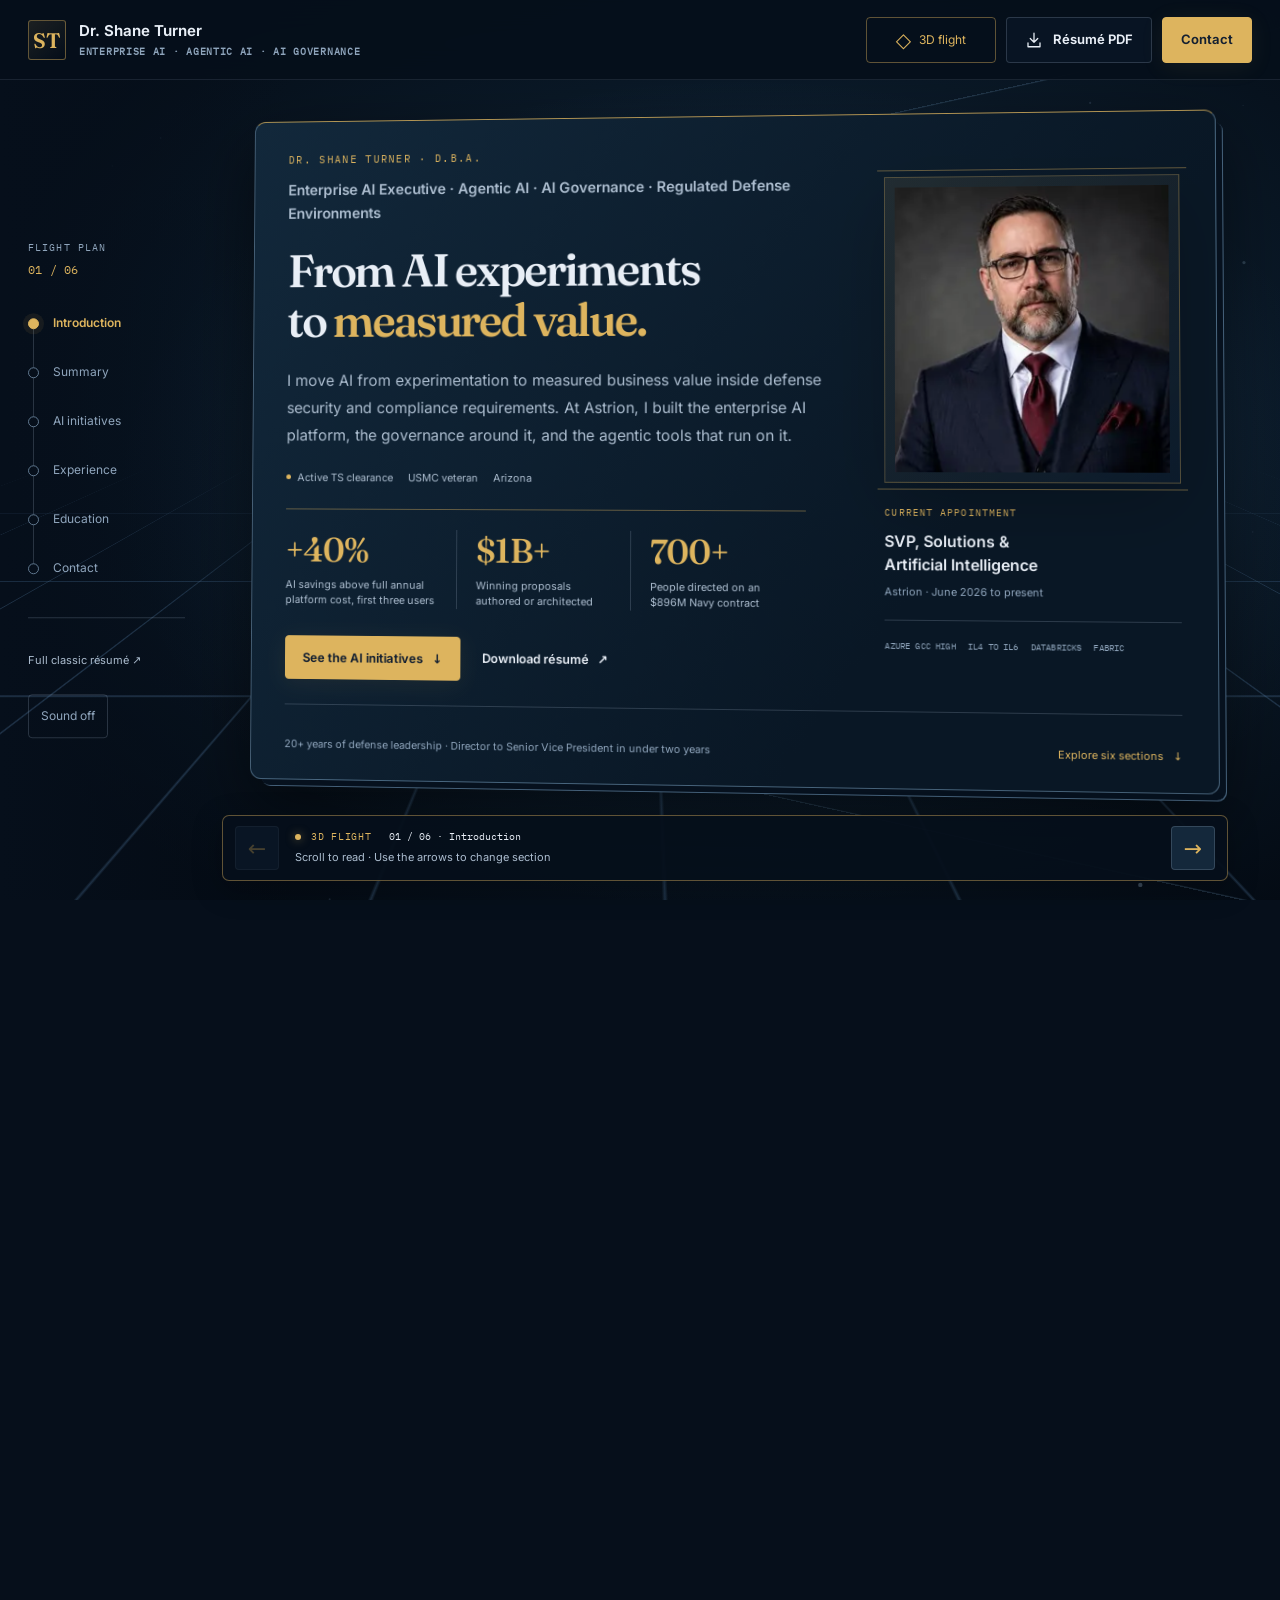
==== commit 8cab8590: "Reposition the site as Enterprise AI Executive to match the November 2026 résumé (#39) Both pages no" ====
--- a/index.html
+++ b/index.html
@@ -3,11 +3,11 @@
   <head>
     <meta charset="utf-8" />
     <meta name="viewport" content="width=device-width, initial-scale=1" />
-    <title>Dr. Shane Turner · Defense Growth &amp; Solutions Executive</title>
+    <title>Dr. Shane Turner · Enterprise AI Executive</title>
 
     <meta
       name="description"
-      content="Dr. Shane Turner, defense growth and solutions executive: enterprise AI, multi-domain test & evaluation, live training and land systems, and $1B+ in contract wins across four services."
+      content="Dr. Shane Turner, enterprise AI executive: agentic AI, AI governance, and enterprise AI platforms in regulated defense environments. Active Top Secret clearance and 20+ years of defense leadership."
     />
     <meta name="author" content="Dr. Shane Turner" />
     <meta name="theme-color" content="#081d31" />
@@ -17,41 +17,41 @@
     <meta property="og:type" content="profile" />
     <meta
       property="og:title"
-      content="Dr. Shane Turner · Defense Growth &amp; Solutions Executive"
+      content="Dr. Shane Turner · Enterprise AI Executive"
     />
     <meta
       property="og:description"
-      content="Enterprise AI strategy, multi-domain test &amp; evaluation, and $1B+ in contract wins across Navy, Army, Air Force, and USMC programs."
+      content="Enterprise AI executive who moves AI from experimentation to measured business value inside defense security and compliance requirements."
     />
     <meta property="og:url" content="https://resume.st-dba.com/" />
     <meta
       property="og:image"
-      content="https://resume.st-dba.com/assets/og-card.png"
+      content="https://resume.st-dba.com/assets/og-card.png?v=20261110"
     />
     <meta property="og:image:width" content="1200" />
     <meta property="og:image:height" content="630" />
     <meta
       property="og:image:alt"
-      content="Dr. Shane Turner · Defense Growth &amp; Solutions Executive"
+      content="Dr. Shane Turner · Enterprise AI Executive"
     />
     <meta property="profile:first_name" content="Shane" />
     <meta property="profile:last_name" content="Turner" />
     <meta name="twitter:card" content="summary_large_image" />
     <meta
       name="twitter:title"
-      content="Dr. Shane Turner · Defense Growth &amp; Solutions Executive"
+      content="Dr. Shane Turner · Enterprise AI Executive"
     />
     <meta
       name="twitter:description"
-      content="Enterprise AI strategy, multi-domain T&amp;E, and $1B+ in contract wins."
+      content="Agentic AI, AI governance, and enterprise AI platforms in regulated defense environments."
     />
     <meta
       name="twitter:image"
-      content="https://resume.st-dba.com/assets/og-card.png"
+      content="https://resume.st-dba.com/assets/og-card.png?v=20261110"
     />
     <meta
       name="twitter:image:alt"
-      content="Dr. Shane Turner · Defense Growth &amp; Solutions Executive"
+      content="Dr. Shane Turner · Enterprise AI Executive"
     />
     <link rel="canonical" href="https://resume.st-dba.com/" />
 
@@ -84,9 +84,10 @@
         "@type": "Person",
         "name": "Shane Turner",
         "honorificPrefix": "Dr.",
+        "honorificSuffix": "DBA",
         "jobTitle": "Senior Vice President, Solutions & Artificial Intelligence",
         "worksFor": { "@type": "Organization", "name": "Astrion" },
-        "description": "Defense growth and solutions executive with 20+ years across Navy, Army, Air Force, and USMC programs.",
+        "description": "Enterprise AI executive who moves AI from experimentation to measured business value inside defense security and compliance requirements.",
         "url": "https://resume.st-dba.com/",
         "image": "https://resume.st-dba.com/assets/shane-turner-760.jpg",
         "email": "mailto:shane@st-dba.com",
@@ -101,25 +102,58 @@
           { "@type": "CollegeOrUniversity", "name": "Lewis University" },
           { "@type": "CollegeOrUniversity", "name": "University of Phoenix" }
         ],
+        "hasCredential": [
+          {
+            "@type": "EducationalOccupationalCredential",
+            "credentialCategory": "degree",
+            "name": "Doctor of Business Administration, Management, with Distinction",
+            "recognizedBy": { "@type": "CollegeOrUniversity", "name": "National University" }
+          },
+          {
+            "@type": "EducationalOccupationalCredential",
+            "credentialCategory": "degree",
+            "name": "M.S., Management Information Security",
+            "recognizedBy": { "@type": "CollegeOrUniversity", "name": "Lewis University" }
+          },
+          {
+            "@type": "EducationalOccupationalCredential",
+            "credentialCategory": "degree",
+            "name": "B.S., Software Engineering",
+            "recognizedBy": { "@type": "CollegeOrUniversity", "name": "University of Phoenix" }
+          },
+          {
+            "@type": "EducationalOccupationalCredential",
+            "credentialCategory": "certification",
+            "name": "Certified Wireless Security Professional (CWSP)"
+          },
+          {
+            "@type": "EducationalOccupationalCredential",
+            "credentialCategory": "certification",
+            "name": "AccessData Certified Examiner (ACE)"
+          }
+        ],
         "knowsAbout": [
-          "Artificial Intelligence",
+          "Agentic AI",
+          "Enterprise AI Platforms",
+          "AI Governance",
+          "AI Value Measurement and ROI",
+          "Agentic AI Coding",
           "ModelOps",
-          "Solution Architecture",
-          "Data Governance",
-          "Scenario & Mission Modeling",
-          "Multi-Domain Test & Evaluation",
-          "Electronic Warfare",
+          "Azure GCC High",
+          "Impact Level 4 to Impact Level 6 (IL4 to IL6) Environments",
+          "Hybrid On-Premises and Cloud Data",
+          "Databricks",
+          "Microsoft Fabric",
+          "Azure Synapse",
+          "Data Lakes",
           "Counter-UAS",
-          "Directed Energy",
-          "Land Combat & Fires Systems",
-          "Live Training, Ranges & LVC",
-          "Training Range Modernization",
-          "Capture & Win Strategy",
-          "Program Management"
+          "Talent Acquisition and Retention",
+          "Labor Relations",
+          "Capture Strategy"
         ]
       }
     </script>
-    <link rel="stylesheet" href="3d/flight.css?v=20260911b" />
+    <link rel="stylesheet" href="3d/flight.css?v=20261110a" />
     <script src="3d/flight.js?v=20261004a" defer></script>
   </head>
   <body>
@@ -147,7 +181,7 @@
       >
         <span class="brand-mark" aria-hidden="true">ST</span>
         <span class="brand-name"
-          >Dr. Shane Turner<span>Defense growth · Solutions · AI</span></span
+          >Dr. Shane Turner<span>Enterprise AI · Agentic AI · AI governance</span></span
         >
       </a>
       <div class="header-actions">
@@ -179,12 +213,12 @@
           </summary>
           <nav aria-label="Section navigation">
             <a href="#wp-briefing">01 <span>Introduction</span></a>
-            <a href="#wp-results">02 <span>Results &amp; case studies</span></a>
-            <a href="#wp-experience">03 <span>Experience</span></a>
-            <a href="#wp-capabilities"
-              >04 <span>Profile &amp; capabilities</span></a
+            <a href="#wp-profile">02 <span>Executive summary</span></a>
+            <a href="#wp-results">03 <span>AI initiatives</span></a>
+            <a href="#wp-experience">04 <span>Experience</span></a>
+            <a href="#wp-foundation"
+              >05 <span>Education &amp; credentials</span></a
             >
-            <a href="#wp-foundation">05 <span>Education &amp; service</span></a>
             <a href="#wp-contact">06 <span>Contact</span></a>
             <a class="classic-link" href="classic/">Full classic résumé ↗</a>
           </nav>
@@ -192,28 +226,28 @@
       </div>
     </header>
 
-    <aside class="route" aria-label="Career flight plan">
+    <aside class="route" aria-label="Résumé flight plan">
       <p class="route-eyebrow">Flight plan <span>01 / 06</span></p>
-      <nav aria-label="Career sections">
+      <nav aria-label="Résumé sections">
         <a href="#wp-briefing" aria-current="location"
           ><span class="route-dot" aria-hidden="true"></span
           ><span>Introduction</span></a
         >
+        <a href="#wp-profile"
+          ><span class="route-dot" aria-hidden="true"></span
+          ><span>Summary</span></a
+        >
         <a href="#wp-results"
           ><span class="route-dot" aria-hidden="true"></span
-          ><span>Results</span></a
+          ><span>AI initiatives</span></a
         >
         <a href="#wp-experience"
           ><span class="route-dot" aria-hidden="true"></span
           ><span>Experience</span></a
         >
-        <a href="#wp-capabilities"
-          ><span class="route-dot" aria-hidden="true"></span
-          ><span>Capabilities</span></a
-        >
         <a href="#wp-foundation"
           ><span class="route-dot" aria-hidden="true"></span
-          ><span>Education &amp; service</span></a
+          ><span>Education</span></a
         >
         <a href="#wp-contact"
           ><span class="route-dot" aria-hidden="true"></span
@@ -266,15 +300,17 @@
             <div class="hero-copy">
               <p class="eyebrow">Dr. Shane Turner · D.B.A.</p>
               <p class="role-line">
-                Defense Growth, Solutions &amp; AI Executive
+                Enterprise AI Executive · Agentic AI · AI Governance · Regulated
+                Defense Environments
               </p>
               <h1 id="hero-title">
-                Turning defense data into <em>fielded advantage.</em>
+                From AI experiments to <em>measured value.</em>
               </h1>
               <p class="hero-lead">
-                I lead Astrion’s enterprise AI initiative company-wide and
-                cleared teams that turn operational, test, and training data
-                into mission solutions and measurable business value.
+                I move AI from experimentation to measured business value inside
+                defense security and compliance requirements. At Astrion, I
+                built the enterprise AI platform, the governance around it, and
+                the agentic tools that run on it.
               </p>
               <div class="credentials">
                 <span><i aria-hidden="true"></i> Active TS clearance</span
@@ -282,21 +318,24 @@
               </div>
               <dl class="hero-proof" id="wp-flight-data">
                 <div>
+                  <dt>+40%</dt>
+                  <dd>
+                    AI savings above full annual platform cost, first three
+                    users
+                  </dd>
+                </div>
+                <div>
                   <dt>$1B+</dt>
-                  <dd>Contract wins<br />contributed to</dd>
-                </div>
-                <div>
-                  <dt>$896M</dt>
-                  <dd>Navy program<br />directed</dd>
+                  <dd>Winning proposals authored or architected</dd>
                 </div>
                 <div>
                   <dt>700+</dt>
-                  <dd>Personnel<br />led</dd>
+                  <dd>People directed on an $896M Navy contract</dd>
                 </div>
               </dl>
               <div class="hero-actions">
                 <a class="button button--gold" href="#wp-results"
-                  >Explore the results <span aria-hidden="true">↓</span></a
+                  >See the AI initiatives <span aria-hidden="true">↓</span></a
                 ><a class="text-link" href="assets/Shane-Turner-Resume.pdf"
                   >Download résumé <span aria-hidden="true">↗</span></a
                 >
@@ -335,20 +374,22 @@
               <figcaption>
                 <span class="portrait-kicker">Current appointment</span
                 ><strong
-                  >SVP, Solutions &amp;<br />Artificial Intelligence</strong
+                  >SVP, Solutions &amp; <br />Artificial Intelligence</strong
                 ><span>Astrion · June 2026 to present</span>
                 <div class="service-strip">
-                  <span>Navy</span><span>Army</span><span>Air Force</span
-                  ><span>USMC</span>
+                  <span>Azure GCC High</span><span>IL4 to IL6</span
+                  ><span>Databricks</span><span>Fabric</span>
                 </div>
               </figcaption>
             </figure>
           </div>
           <div class="hero-bottom">
-            <span>20+ years across Navy, Army, Air Force &amp; USMC programs</span
+            <span
+              >20+ years of defense leadership · Director to Senior Vice
+              President in under two years</span
             ><span class="view-hint js-only" id="view-hint">Reading view</span
-            ><a href="#wp-results" aria-label="Continue to results"
-              >Explore six career sections <span aria-hidden="true">↓</span></a
+            ><a href="#wp-profile" aria-label="Continue to the executive summary"
+              >Explore six sections <span aria-hidden="true">↓</span></a
             >
           </div>
         </div>
@@ -356,18 +397,141 @@
 
       <section
         class="waypoint"
+        id="wp-profile"
+        data-label="Summary"
+        tabindex="-1"
+        aria-labelledby="summary-title"
+      >
+        <div class="journey-surface">
+          <div class="section-heading">
+            <p class="eyebrow"><span>02</span> Executive summary</p>
+            <h2 id="summary-title">
+              Built the platform, the governance,<br />and the agents that run
+              on it.
+            </h2>
+            <p>
+              Enterprise AI executive who moves AI from experimentation to
+              measured business value inside defense security and compliance
+              requirements. Ready to take an enterprise from generative AI to
+              agentic and multi-agent operations.
+            </p>
+          </div>
+          <div class="pillar-grid">
+            <article>
+              <span class="capability-number" aria-hidden="true">01</span>
+              <h3>Agentic AI</h3>
+              <p>
+                Stood up Astrion’s enterprise AI platform from nothing to full
+                seat uptake in one quarter and proved savings above its full
+                annual cost. Built a defense intelligence agent and an
+                executive command center for the CEO.
+              </p>
+              <a class="text-link" href="#wp-results"
+                >See the AI initiatives <span aria-hidden="true">↗</span></a
+              >
+            </article>
+            <article>
+              <span class="capability-number" aria-hidden="true">02</span>
+              <h3>Regulated environments</h3>
+              <p>
+                Lead the Executive AI Governance Board with Cyber and IT, with
+                the AI Use Policy in place before first use. Supervise matrixed
+                data teams on Databricks, Microsoft Fabric, and data lakes in
+                Azure GCC High. Bringing secure frontier models to IL4 with a
+                government sponsor and a path to IL6.
+              </p>
+              <a class="text-link" href="#wp-astrion"
+                >Current role at Astrion <span aria-hidden="true">↗</span></a
+              >
+            </article>
+            <article>
+              <span class="capability-number" aria-hidden="true">03</span>
+              <h3>Scale</h3>
+              <p>
+                Directed 700+ people on an $896M Navy contract, authored or
+                architected $1B+ in winning proposals, and negotiated labor
+                agreements covering 300+ employees across 20+ years of defense
+                leadership.
+              </p>
+              <a class="text-link" href="#wp-hii"
+                >Program and proposal detail
+                <span aria-hidden="true">↗</span></a
+              >
+            </article>
+            <article>
+              <span class="capability-number" aria-hidden="true">04</span>
+              <h3>Talent</h3>
+              <p>
+                Hired and managed hundreds of engineers and technical staff.
+                Apply doctoral research on engineer turnover to recruiting and
+                keeping technical talent. Promoted from Director to Senior Vice
+                President in under two years.
+              </p>
+              <a class="text-link" href="#wp-foundation"
+                >Doctoral research <span aria-hidden="true">↗</span></a
+              >
+            </article>
+          </div>
+          <div class="capabilities" id="wp-capabilities" tabindex="-1">
+            <h3 class="eyebrow">Core capabilities</h3>
+            <div class="capability-grid">
+              <article>
+                <h4>AI strategy &amp; value</h4>
+                <ul>
+                  <li>Agentic AI</li>
+                  <li>Enterprise AI platforms</li>
+                  <li>AI value measurement &amp; ROI</li>
+                  <li>Use-case portfolio</li>
+                  <li>Agentic AI coding</li>
+                  <li>ModelOps</li>
+                </ul>
+              </article>
+              <article>
+                <h4>Regulated AI &amp; data</h4>
+                <ul>
+                  <li>AI governance</li>
+                  <li>Azure GCC High</li>
+                  <li>IL4 to IL6</li>
+                  <li>Hybrid on-prem to cloud data</li>
+                  <li>Databricks, Fabric &amp; Synapse</li>
+                  <li>Data lakes</li>
+                </ul>
+              </article>
+              <article>
+                <h4>Leadership &amp; growth</h4>
+                <ul>
+                  <li>Executive &amp; customer buy-in</li>
+                  <li>Talent acquisition &amp; retention</li>
+                  <li>Matrixed teams</li>
+                  <li>Labor relations</li>
+                  <li>Capture strategy</li>
+                </ul>
+              </article>
+            </div>
+          </div>
+          <div class="profile-strip">
+            <p><strong>Active TS</strong>Clearance</p>
+            <p><strong>20+ years</strong>Defense leadership</p>
+            <p><strong>Arizona</strong>Based in</p>
+          </div>
+        </div>
+      </section>
+
+      <section
+        class="waypoint"
         id="wp-results"
-        data-label="Results"
+        data-label="AI initiatives"
         tabindex="-1"
         aria-labelledby="results-title"
       >
         <div class="journey-surface">
           <div class="section-heading">
-            <p class="eyebrow"><span>02</span> Results &amp; case studies</p>
-            <h2 id="results-title">Leadership, demonstrated.</h2>
+            <p class="eyebrow"><span>03</span> Selected AI initiatives</p>
+            <h2 id="results-title">From problem to measured outcome.</h2>
             <p>
-              Enterprise AI, complex program execution, and solutions that
-              strengthen a proposal.
+              An enterprise AI platform, a defense intelligence agent, and an
+              executive command center, each built to defense security
+              requirements.
             </p>
           </div>
           <article
@@ -377,48 +541,50 @@
             aria-labelledby="shaine-title"
           >
             <div class="case-narrative">
-              <p class="case-category">01 / Enterprise AI · Astrion</p>
+              <p class="case-category">
+                01 / Enterprise AI platform · Secure Hybrid AI Network
+                Environment
+              </p>
               <h3 id="shaine-title">
                 shAIne: from launch<br />to measured value.
               </h3>
               <dl class="case-facts">
                 <div>
-                  <dt>Challenge</dt>
+                  <dt>Problem</dt>
                   <dd>
-                    Stand up enterprise AI company-wide from nothing and make its
-                    business value measurable.
+                    Astrion had no enterprise AI capability and needed one that
+                    met defense security requirements.
                   </dd>
                 </div>
                 <div>
-                  <dt>My responsibility</dt>
+                  <dt>Solution</dt>
                   <dd>
-                    Lead Astrion’s enterprise AI initiative company-wide:
-                    platform launch, AI strategy, ModelOps, evidence governance,
-                    and value measurement.
+                    Launched shAIne on Astrion’s internal Azure GCC High
+                    environment with governance in place from the first month:
+                    reuse controls, output quality and explainability
+                    standards. Built a value model that multiplies attributed
+                    hours by loaded labor rate, by role, so AI return is
+                    auditable.
                   </dd>
                 </div>
                 <div>
-                  <dt>Result</dt>
+                  <dt>Outcome</dt>
                   <dd>
-                    Launched shAIne, the enterprise AI platform, with governance
-                    in place from the first month: reuse controls, output
-                    quality and explainability standards. Reached full seat
-                    uptake within one quarter at about 77% weekly use. Measured
-                    savings from the first three users cleared the platform’s
-                    full annual cost by <strong>40%</strong>.
+                    Full seat uptake within one quarter at about 77% weekly
+                    use. Savings from the first three instrumented users alone
+                    exceeded the platform’s full annual cost by
+                    <strong>40%</strong>.
                   </dd>
                 </div>
               </dl>
               <div class="delivery-note">
                 <strong
-                  >A working reporting tool, delivered in the first
-                  week.</strong
+                  >A program’s status reporting tool, delivered in the
+                  platform’s first week.</strong
                 >
                 <p>
-                  Applied agentic AI coding to build a Weekly Status Reporting
-                  tool. The project estimate attributed 310 hours of avoided
-                  development effort, valued at approximately $32,500 in loaded
-                  labor cost.
+                  Agentic AI coding delivered the tool and avoided about 310
+                  hours of development.
                 </p>
                 <span
                   >This separate project estimate is not added to the platform
@@ -430,11 +596,11 @@
               <p class="eyebrow">Measured value</p>
               <div class="value-number">+40%</div>
               <p class="value-label">
-                Measured savings above the platform’s full annual cost
+                Savings above the platform’s full annual cost
               </p>
               <p class="value-period">
-                From the first three users. Full seat uptake within one
-                quarter, at about 77% weekly use.
+                From the first three instrumented users alone. Full seat uptake
+                within one quarter, at about 77% weekly use.
               </p>
               <div class="cost-reference">
                 <span>Annual platform subscription</span
@@ -459,78 +625,111 @@
                     comparison.
                   </p>
                   <p>
-                    The Weekly Status Reporting tool estimate (310 hours, about
-                    $32,500) is separate and is not added to this result.
+                    The status reporting tool estimate (about 310 hours of
+                    avoided development, roughly $32,500 in loaded labor) is
+                    separate and is not added to this result.
                   </p>
                 </div>
               </details>
             </aside>
           </article>
           <div class="case-grid">
-            <article class="case-study" aria-labelledby="navy-title">
-              <p class="case-category">02 / Program execution · HII</p>
-              <h3 id="navy-title">
-                A Navy training enterprise.<br />700+ people, one mission.
-              </h3>
+            <article
+              class="case-study"
+              id="wp-intel-brief"
+              tabindex="-1"
+              aria-labelledby="intel-title"
+            >
+              <p class="case-category">
+                02 / Agentic AI · Defense, AI &amp; contract intelligence
+              </p>
+              <h3 id="intel-title">AI Intel Brief Agent</h3>
+              <dl class="case-metrics">
+                <div>
+                  <dt>39</dt>
+                  <dd>Federal, defense, and AI sources monitored</dd>
+                </div>
+                <div>
+                  <dt>15</dt>
+                  <dd>Themes tracked, each item scored for relevance</dd>
+                </div>
+              </dl>
               <dl class="case-facts">
                 <div>
-                  <dt>Challenge</dt>
+                  <dt>Problem</dt>
                   <dd>
-                    Coordinate Navy training delivery across the western United
-                    States and expand range capability.
+                    Leadership needed one current read on AI, Department of
+                    War, Counter-UAS, and contract news spread across dozens of
+                    sources.
                   </dd>
                 </div>
                 <div>
-                  <dt>My responsibility</dt>
+                  <dt>Solution</dt>
                   <dd>
-                    Program Manager / West Coast Director for the Navy
-                    Integrated Training Environment, September 2020 to September
-                    2021.
+                    Built an agent that monitors 39 federal, defense, and AI
+                    sources through the day, scores each item for business
+                    relevance, and explains why. It tracks 15 themes, including
+                    Department of War contracts, Counter-UAS, AI policy, and a
+                    recompete radar.
                   </dd>
                 </div>
                 <div>
-                  <dt>Result</dt>
+                  <dt>Outcome</dt>
                   <dd>
-                    Directed 700+ personnel executing an $896M Navy contract.
-                    Integrated North Island and San Clemente Island into the
-                    contract, expanding SoCal Range capability while reducing
-                    operating costs.
+                    One relevance-ranked feed with a daily snapshot, weekly
+                    brief, and searchable archive.
                   </dd>
                 </div>
               </dl>
-              <a class="text-link" href="#wp-hii"
-                >HII career detail <span aria-hidden="true">↗</span></a
-              >
             </article>
-            <article class="case-study" aria-labelledby="crewflex-title">
-              <p class="case-category">03 / Solution development · Astrion</p>
-              <h3 id="crewflex-title">CrewFlex.<br />A proposal strength.</h3>
+            <article
+              class="case-study"
+              id="wp-command-center"
+              tabindex="-1"
+              aria-labelledby="command-title"
+            >
+              <p class="case-category">
+                03 / Agentic AI · Executive decision support
+              </p>
+              <h3 id="command-title">Enterprise Intelligence Command Center</h3>
+              <dl class="case-metrics">
+                <div>
+                  <dt>Dec 4, 2026</dt>
+                  <dd>Go-live date</dd>
+                </div>
+                <div>
+                  <dt>On demand</dt>
+                  <dd>Answers that took days or weeks of manual reporting</dd>
+                </div>
+              </dl>
               <dl class="case-facts">
                 <div>
-                  <dt>Challenge</dt>
+                  <dt>Problem</dt>
                   <dd>
-                    Develop a legacy scheduling tool into an enterprise asset
-                    that could support a stronger customer solution.
+                    Executives waited days, and sometimes weeks, on manual
+                    reports for financial and pipeline answers.
                   </dd>
                 </div>
                 <div>
-                  <dt>My responsibility</dt>
+                  <dt>Solution</dt>
                   <dd>
-                    Redesigned CrewFlex while leading multi-domain test and
-                    evaluation strategy and solution architecture.
+                    Built an AI Assistant that lets the CEO and executive
+                    leaders direct agents to generate reports and forecast
+                    financials and pipeline needs, with alerts on team-defined
+                    issues and risks in integration. It runs on a hybrid
+                    on-premises and Azure data foundation: Data Factory,
+                    medallion data lake, Synapse, row-level security, and Entra
+                    ID.
                   </dd>
                 </div>
                 <div>
-                  <dt>Result</dt>
+                  <dt>Outcome</dt>
                   <dd>
-                    The resulting asset was rated a proposal
-                    <strong>Strength</strong> by government evaluators.
+                    Goes live December 4, 2026, replacing days- and weeks-long
+                    manual reporting with on-demand answers.
                   </dd>
                 </div>
               </dl>
-              <a class="text-link" href="#wp-astrion"
-                >Astrion career detail <span aria-hidden="true">↗</span></a
-              >
             </article>
           </div>
           <div class="recognition" id="wp-recognition" tabindex="-1">
@@ -538,7 +737,7 @@
             <div>
               <p class="eyebrow">2025 ASTRYS Award</p>
               <h3>Strategic Excellence in Innovative Solutions</h3>
-              <p>Astrion’s highest company-level recognition.</p>
+              <p>Astrion’s highest company honor.</p>
             </div>
           </div>
         </div>
@@ -553,13 +752,13 @@
       >
         <div class="journey-surface">
           <div class="section-heading">
-            <p class="eyebrow"><span>03</span> Experience</p>
+            <p class="eyebrow"><span>04</span> Professional experience</p>
             <h2 id="experience-title">
-              From technical integration<br />to enterprise leadership.
+              From mission systems<br />to enterprise AI leadership.
             </h2>
             <p>
-              Growing responsibility across mission systems, major programs,
-              defense growth, and AI.
+              20+ years of defense leadership across mission systems, major
+              programs, growth, and enterprise AI.
             </p>
           </div>
           <article
@@ -575,40 +774,15 @@
             <div class="experience-body">
               <h3 id="astrion-title">Astrion</h3>
               <p class="experience-lead">
-                Senior Vice President, Solutions &amp; Artificial Intelligence ·
-                Layered Defense, Autonomous Warfare &amp; Integrated Fires
-                Division
-              </p>
-              <ul class="outcome-list">
-                <li>
-                  Leads Astrion’s enterprise AI initiative company-wide. Stood
-                  it up from nothing, launching shAIne, the enterprise AI
-                  platform, with governance in place from the first month:
-                  reuse controls, output quality and explainability standards.
-                  Reached full seat uptake within one quarter at about 77%
-                  weekly use; measured savings from the first three users
-                  cleared the platform’s full annual cost by 40%.
-                </li>
-                <li>
-                  Sets the technical approach for data, evidence, analytics,
-                  ModelOps, and scenario development across the detect,
-                  identify, track, and defeat chain for Counter-UAS, integrated
-                  fires, and autonomous systems, supporting all six Astrion
-                  mission areas.
-                </li>
-                <li>
-                  Turns test, training, and operational data into
-                  decision-grade evidence, solution narratives, and capability
-                  development plans for high-value pursuits.
-                </li>
-              </ul>
+                Director to Senior Vice President in under two years.
+              </p>
               <ol class="promotion-track">
                 <li>
                   <span>Aug–Oct 2024</span><strong>Director</strong>
                   <p>Program Management</p>
                 </li>
                 <li>
-                  <span>Oct 2024–May 2026</span><strong>Vice President</strong>
+                  <span>Oct 2024–Jun 2026</span><strong>Vice President</strong>
                   <p>Multi-Domain Test &amp; Evaluation</p>
                 </li>
                 <li>
@@ -617,14 +791,90 @@
                   <p>Solutions &amp; Artificial Intelligence</p>
                 </li>
               </ol>
-              <p class="experience-note">
-                As Vice President, Multi-Domain Test &amp; Evaluation: led
-                division growth strategy with direct responsibility for
-                expanding revenue; built and led the AI Tiger Team; advanced
-                solution architecture, technical narratives, and capture
-                strategy for high-value pursuits; and authored a 20-page
-                Counter-UAS, sUAS, and EW white paper.
-              </p>
+              <div class="role-block">
+                <div class="role-head">
+                  <h4>
+                    Senior Vice President, Solutions &amp; Artificial
+                    Intelligence
+                  </h4>
+                  <span>Jun 2026–present</span>
+                </div>
+                <p>
+                  Layered Defense, Autonomous Warfare &amp; Integrated Fires
+                  Division. Promoted from Vice President. Lead enterprise AI
+                  across all six company mission areas.
+                </p>
+                <ul class="outcome-list">
+                  <li>
+                    Lead the Executive AI Governance Board. Developed the AI
+                    Use Policy before AI use was allowed, and review employee
+                    AI requests and AI product development needs with Cyber and
+                    IT.
+                  </li>
+                  <li>
+                    Supervise matrixed data teams working in Databricks,
+                    Microsoft Fabric, and data lakes on Azure GCC High.
+                  </li>
+                  <li>
+                    Secured CEO buy-in to pilot frontier models and to migrate
+                    Atlassian across on-premises and cloud environments. The
+                    migration is in execution.
+                  </li>
+                  <li>
+                    Set the data, analytics, and ModelOps approach for
+                    Counter-UAS, integrated fires, and autonomous systems.
+                  </li>
+                  <li>
+                    In progress: an Ask Sage pilot at IL4 with a government
+                    sponsor and a path to IL6, a Talent Acquisition Agent with
+                    LinkedIn and marketing communications consultants, and a
+                    Counter-UAS range in Muscle Shoals, Alabama, with partners.
+                  </li>
+                </ul>
+              </div>
+              <div class="role-block">
+                <div class="role-head">
+                  <h4>Vice President, Multi-Domain Test &amp; Evaluation</h4>
+                  <span>Oct 2024–Jun 2026</span>
+                </div>
+                <ul class="outcome-list">
+                  <li>
+                    Built and led the AI Tiger Team, whose custom AI tools cut
+                    proposal development cycle times across the enterprise.
+                  </li>
+                  <li>
+                    Ran Astrion’s AI adoption campaign as AI Campaign Lead:
+                    one-on-one sessions with staff and leaders, then an
+                    executive AI strategy session that won executive
+                    sponsorship.
+                  </li>
+                  <li>
+                    Owned division growth strategy across air, land, sea,
+                    space, and cyber, with direct responsibility for expanding
+                    revenue.
+                  </li>
+                  <li>
+                    Redesigned CrewFlex from a legacy scheduling tool into an
+                    automated asset government evaluators rated a proposal
+                    Strength.
+                  </li>
+                  <li>
+                    Received the 2025 ASTRYS Award for Strategic Excellence in
+                    Innovative Solutions, Astrion’s highest company honor.
+                  </li>
+                </ul>
+              </div>
+              <div class="role-block">
+                <div class="role-head">
+                  <h4>Director, Program Management</h4>
+                  <span>Aug–Oct 2024</span>
+                </div>
+                <p>
+                  Turned capture wins into executable portfolios with schedule
+                  and cost governance. Promoted to Vice President in two
+                  months.
+                </p>
+              </div>
             </div>
           </article>
           <article
@@ -642,58 +892,91 @@
               <p class="experience-lead">
                 Program leadership · Range solutions · Engineering
               </p>
-              <ul class="outcome-list">
-                <li>
-                  Authored the winning technical proposal for the U.S. Army’s
-                  $379M Live Training, Ranges, and Combat Training Centers
-                  (LTRaC) IDIQ.
-                </li>
-                <li>
-                  Architected live and virtual training range solutions
-                  contributing to $1B+ in Navy wins across NCTE, NITE, and
-                  CTTR, and wrote winning RFP and FEDSIM responses for Army, Air
-                  Force, Navy, and Marine Corps teams.
-                </li>
-                <li>
-                  Owned EWTPS modernization from proposal through execution,
-                  spanning EW, communications, RF/microwave, and mobile range
-                  systems across CONUS and OCONUS ranges; delivered on budget
-                  and on schedule with outstanding QASP scores and top
-                  transition scorecard marks.
-                </li>
-                <li>
-                  Stood up the Navy Directed Energy Systems Integration Lab at
-                  Point Mugu Sea Range, including its operations center and
-                  data systems.
-                </li>
-              </ul>
-              <details class="career-details">
-                <summary>
-                  View role progression and concurrent assignments
-                </summary>
-                <ol class="role-history">
-                  <li>
-                    <strong>Program Manager, EWTPS System Modernization</strong
-                    ><span>Jan–Aug 2024</span>
-                  </li>
-                  <li>
-                    <strong>Live &amp; Virtual Range Solutions SME</strong
-                    ><span>Jan 2023–Aug 2024 · concurrent assignment</span>
-                  </li>
-                  <li>
-                    <strong>Lead Engineer, DESIL</strong
-                    ><span>Oct 2022–Aug 2024 · concurrent assignment</span>
-                  </li>
-                  <li>
-                    <strong>Associate Principal Project Engineer, NCTE</strong
-                    ><span>Sep 2021–Jan 2023</span>
-                  </li>
-                  <li>
-                    <strong>Program Manager / West Coast Director, NITE</strong
-                    ><span>Sep 2020–Sep 2021</span>
-                  </li>
-                </ol>
-              </details>
+              <div class="role-block">
+                <div class="role-head">
+                  <h4>Program Manager, EWTPS System Modernization</h4>
+                  <span>Jan–Aug 2024</span>
+                </div>
+                <ul class="outcome-list">
+                  <li>
+                    Owned modernization of Navy electronic warfare threat
+                    presentation systems from proposal through execution across
+                    CONUS and OCONUS ranges. Delivered on budget and on
+                    schedule with outstanding QASP scores.
+                  </li>
+                </ul>
+              </div>
+              <div class="role-block">
+                <div class="role-head">
+                  <h4>
+                    Live &amp; Virtual Range Solutions SME
+                    <small>(concurrent)</small>
+                  </h4>
+                  <span>Jan 2023–Aug 2024</span>
+                </div>
+                <ul class="outcome-list">
+                  <li>
+                    Authored the winning technical proposal for the U.S. Army’s
+                    $379M Live Training, Ranges, and Combat Training Centers
+                    (LTRaC) IDIQ.
+                  </li>
+                  <li>
+                    Architected the Navy live and virtual training solutions
+                    behind $1B+ in wins across NCTE, NITE, and CTTR. Wrote
+                    winning RFP and FEDSIM responses for Army, Air Force, Navy,
+                    and Marine Corps teams.
+                  </li>
+                </ul>
+              </div>
+              <div class="role-block">
+                <div class="role-head">
+                  <h4>
+                    Lead Engineer, Directed Energy Systems Integration Lab
+                    <small>(concurrent)</small>
+                  </h4>
+                  <span>Oct 2022–Aug 2024</span>
+                </div>
+                <ul class="outcome-list">
+                  <li>
+                    Stood up the lab’s operations center and data systems at
+                    Point Mugu, enabling the first directed energy weapon tests
+                    on the Pacific range.
+                  </li>
+                </ul>
+              </div>
+              <div class="role-block">
+                <div class="role-head">
+                  <h4>
+                    Associate Principal Project Engineer, Navy Continuous
+                    Training Environment
+                  </h4>
+                  <span>Sep 2021–Jan 2023</span>
+                </div>
+                <ul class="outcome-list">
+                  <li>
+                    Recruited and built a dispersed engineering workforce from
+                    scratch that delivered 35 projects ahead of schedule and
+                    under budget. Cut project overhead 18% and raised portfolio
+                    efficiency 22% year over year across six range sites.
+                  </li>
+                </ul>
+              </div>
+              <div class="role-block">
+                <div class="role-head">
+                  <h4>
+                    Program Manager / West Coast Director, Navy Integrated
+                    Training Environment
+                  </h4>
+                  <span>Sep 2020–Sep 2021</span>
+                </div>
+                <ul class="outcome-list">
+                  <li>
+                    Directed 700+ personnel on an $896M Navy contract. Added
+                    two range sites to the contract while cutting operating
+                    costs.
+                  </li>
+                </ul>
+              </div>
             </div>
           </article>
           <article
@@ -703,48 +986,56 @@
             aria-labelledby="amentum-title"
           >
             <div class="experience-meta">
-              <p>2010–2020</p>
+              <p>2015–2020</p>
               <span>Yuma, AZ</span>
             </div>
             <div class="experience-body">
-              <h3 id="amentum-title">Southwest training ranges</h3>
+              <h3 id="amentum-title">URS, an AECOM company, and Amentum</h3>
               <p class="experience-lead">
-                Amentum (2020) · URS, an AECOM company (2014–2020) · Northrop
-                Grumman (2011–2014) · Aerotek (2010–2011)
+                Operations Manager / Contract Site Manager, Navy Combined
+                Tactical Training Ranges
               </p>
               <ul class="outcome-list">
                 <li>
-                  As Operations Manager / Contract Site Manager for the Combined
-                  Tactical Training Ranges (2015–2020), ran Southwest Region
-                  range operations at MCAS Yuma, MCAS Miramar, and NAF El
-                  Centro, leading 123 staff across IT/cyber, quality, safety,
-                  security, logistics, and operations.
+                  Ran operations at three air stations with 123 staff across IT
+                  and cyber, quality, safety, security, logistics, and
+                  operations.
                 </li>
                 <li>
-                  Negotiated a 35-acre lease for an EW complex, consolidating
-                  operations for 50+ personnel, and sustained a three-year
-                  zero-incident safety record (90,773+ hours), the longest in
-                  program history.
+                  Negotiated labor agreements covering 300+ represented
+                  employees on CTTR and NITE, on terms favorable to the
+                  company.
                 </li>
                 <li>
-                  As Engineering Manager (2010–2015), managed 115+ engineering
-                  projects ($100K to $1M each) across threat systems, radar, EW,
-                  RF/microwave, TSPI and data tracking, telemetry,
-                  communications, and range IT.
+                  Held a three-year zero-incident safety record (90,773+
+                  hours), the longest in program history.
                 </li>
+              </ul>
+            </div>
+          </article>
+          <article
+            class="experience-card"
+            id="wp-northrop"
+            tabindex="-1"
+            aria-labelledby="northrop-title"
+          >
+            <div class="experience-meta">
+              <p>2011–2014</p>
+              <span>Yuma, AZ</span>
+            </div>
+            <div class="experience-body">
+              <h3 id="northrop-title">Northrop Grumman</h3>
+              <p class="experience-lead">
+                Engineering Manager, Navy Combined Tactical Training Ranges
+              </p>
+              <p>
+                Held the same role on this Navy program with Aerotek
+                (2010–2011) and URS (2014–2015).
+              </p>
+              <ul class="outcome-list">
                 <li>
-                  Modernized land range equipment and infrastructure, including
-                  threat system sites, communication towers, LAN/WAN networks,
-                  and supporting construction, and wrote the SOWs, RFPs, RFQs,
-                  and bills of material behind them.
-                </li>
-                <li>
-                  Integrated, fielded, and sustained a wide range of land-based
-                  threat and range systems for Navy and Marine Corps training,
-                  from experimental prototypes to programs of record, including
-                  threat radars and emitter simulators, SA-6 and SA-8
-                  surface-to-air missile systems, and MANPADS threat
-                  representations.
+                  Managed 110 engineering projects from 2010 to 2015 in threat
+                  systems, radar, EW, RF, telemetry, and range IT.
                 </li>
               </ul>
             </div>
@@ -757,40 +1048,36 @@
           >
             <div class="experience-meta">
               <p>2007–2010</p>
-              <span>MCAS Yuma<br />Yuma Proving Ground</span>
+              <span>Yuma, AZ</span>
             </div>
             <div class="experience-body">
-              <h3 id="origins-title">Hands-on mission systems.</h3>
+              <h3 id="origins-title">Early career</h3>
               <div class="origins-grid">
                 <div>
                   <p>
                     <strong
                       >Epsilon, Inc. · SIPRNet Administrator · 2009–2010.</strong
                     >
-                    At MCAS Yuma, managed classified devices and networks and
-                    configured systems for cybersecurity compliance.
+                    Ran classified networks and devices to cybersecurity
+                    compliance.
                   </p>
                   <p>
                     <strong
                       >BAE Systems · Engineering Technician · 2007–2009.</strong
                     >
-                    At U.S. Army Yuma Proving Ground, supported build-up,
-                    integration, and live-fire testing of the XM1203
-                    Non-Line-of-Sight Cannon (NLOS-C) prototypes, the Future
-                    Combat Systems 155mm self-propelled howitzer with automated
-                    ammunition handling.
+                    Supported live-fire testing of XM1203 NLOS-C prototypes.
                   </p>
                 </div>
                 <figure class="range-photo">
                   <picture>
-                  <source type="image/webp" srcset="assets/nlos-c-640.webp" />
-                  <img
-                    src="assets/nlos-c-640.jpg"
-                    alt="XM1203 Non-Line-of-Sight Cannon prototype on a desert test range"
-                    width="640"
-                    height="417"
-                    loading="lazy"
-                  />
+                    <source type="image/webp" srcset="assets/nlos-c-640.webp" />
+                    <img
+                      src="assets/nlos-c-640.jpg"
+                      alt="XM1203 Non-Line-of-Sight Cannon prototype on a desert test range"
+                      width="640"
+                      height="417"
+                      loading="lazy"
+                    />
                   </picture>
                   <figcaption>
                     XM1203 NLOS-C · U.S. Army photo · Public domain
@@ -804,84 +1091,16 @@
 
       <section
         class="waypoint"
-        id="wp-capabilities"
-        data-label="Capabilities"
-        tabindex="-1"
-        aria-labelledby="capabilities-title"
-      >
-        <div class="journey-surface">
-          <div class="section-heading" id="wp-profile" tabindex="-1">
-            <p class="eyebrow"><span>04</span> Profile &amp; capabilities</p>
-            <h2 id="capabilities-title">
-              Connect the mission.<br />Build the solution. Lead delivery.
-            </h2>
-            <p>
-              Defense growth and solutions leadership grounded in 20+ years
-              across Navy, Army, Air Force, and USMC programs, from live-fire
-              prototype test and land-based threat systems through range
-              operations, major pursuits, and enterprise AI. I lead Astrion’s
-              enterprise AI initiative company-wide and connect technical
-              evidence, customer needs, and execution to move a solution from
-              pursuit to the field.
-            </p>
-          </div>
-          <div class="capability-grid">
-            <article>
-              <span class="capability-number" aria-hidden="true">01</span>
-              <h3>Growth &amp; leadership</h3>
-              <ul>
-                <li>Division growth strategy</li>
-                <li>Market &amp; competitive analysis</li>
-                <li>Capture &amp; win strategy</li>
-                <li>Solution architecture</li>
-                <li>Executive program leadership</li>
-                <li>Cleared workforce leadership</li>
-              </ul>
-            </article>
-            <article>
-              <span class="capability-number" aria-hidden="true">02</span>
-              <h3>Mission &amp; engineering</h3>
-              <ul>
-                <li>Multi-domain test &amp; evaluation</li>
-                <li>Land combat &amp; fires systems</li>
-                <li>Live training, ranges &amp; LVC</li>
-                <li>Range modernization</li>
-                <li>Threat radars &amp; emitters</li>
-                <li>Foreign threat systems (SA-6, SA-8, MANPADS)</li>
-                <li>Electronic warfare &amp; C-UAS</li>
-                <li>Directed energy</li>
-              </ul>
-            </article>
-            <article>
-              <span class="capability-number" aria-hidden="true">03</span>
-              <h3>AI &amp; execution</h3>
-              <ul>
-                <li>Enterprise AI strategy &amp; ModelOps</li>
-                <li>Data governance &amp; evidence</li>
-                <li>Scenario &amp; mission modeling</li>
-                <li>FAR / DFARS compliance</li>
-                <li>Cost, risk &amp; EVMS discipline</li>
-              </ul>
-            </article>
-          </div>
-          <div class="profile-strip">
-            <p><strong>Active TS</strong>Clearance</p>
-            <p><strong>Four services</strong>Mission experience</p>
-            <p><strong>Arizona</strong>Based in</p>
-          </div>
-        </div>
-      </section>
-
-      <section
-        class="waypoint"
         id="wp-foundation"
-        data-label="Education & service"
+        data-label="Education &amp; credentials"
         tabindex="-1"
         aria-labelledby="foundation-title"
       >
         <div class="journey-surface">
           <div class="section-heading">
-            <p class="eyebrow"><span>05</span> Education &amp; service</p>
+            <p class="eyebrow">
+              <span>05</span> Education, credentials &amp; service
+            </p>
             <h2 id="foundation-title">
               A foundation in service.<br />A commitment to learning.
             </h2>
@@ -895,8 +1114,8 @@
                   <h3>Doctor of Business Administration</h3>
                   <p>Management · National University</p>
                   <p class="research-note">
-                    Doctoral research: project engineer work-related stressors
-                    and turnover intentions.
+                    Doctoral research: work-related stressors and turnover
+                    intentions among defense project engineers.
                   </p>
                 </div>
               </article>
@@ -917,37 +1136,44 @@
             </div>
             <aside
               class="service-panel"
-              aria-label="Military service and affiliations"
+              aria-label="Clearance, service, certifications, and affiliations"
             >
-              <p class="eyebrow">Military service</p>
+              <p class="eyebrow">Clearance &amp; service</p>
               <span class="service-monogram" aria-hidden="true">USMC</span>
-              <h3>United States Marine Corps</h3>
-              <p>1991–1997 · Veteran</p>
+              <h3>United States Marine Corps veteran</h3>
+              <p>Active Top Secret clearance</p>
+              <div class="affiliations">
+                <p class="eyebrow">Certifications</p>
+                <ul class="credential-list">
+                  <li>Certified Wireless Security Professional (CWSP)</li>
+                  <li>AccessData Certified Examiner (ACE)</li>
+                </ul>
+              </div>
               <div class="affiliations">
                 <p class="eyebrow">Professional affiliations</p>
                 <ul>
-                  <li>
-                    <abbr title="Association of the United States Army"
-                      >AUSA</abbr
-                    >
-                  </li>
-                  <li>
-                    <abbr title="National Defense Industrial Association"
-                      >NDIA</abbr
-                    >
-                  </li>
-                  <li>
-                    <abbr title="International Test and Evaluation Association"
-                      >ITEA</abbr
-                    >
-                  </li>
-                  <li><abbr title="Project Management Institute">PMI</abbr></li>
                   <li>
                     <abbr
                       title="Institute of Electrical and Electronics Engineers"
                       >IEEE</abbr
                     >
                   </li>
+                  <li>
+                    <abbr title="Association of the United States Army"
+                      >AUSA</abbr
+                    >
+                  </li>
+                  <li>
+                    <abbr title="National Defense Industrial Association"
+                      >NDIA</abbr
+                    >
+                  </li>
+                  <li>
+                    <abbr title="International Test and Evaluation Association"
+                      >ITEA</abbr
+                    >
+                  </li>
+                  <li><abbr title="Project Management Institute">PMI</abbr></li>
                 </ul>
               </div>
             </aside>
@@ -966,11 +1192,12 @@
           <div class="contact-inner">
             <p class="eyebrow"><span>06</span> Contact</p>
             <h2 id="contact-title">
-              Let’s build the next<br /><em>mission advantage.</em>
+              From generative AI to<br /><em>agentic operations.</em>
             </h2>
             <p>
-              Open to executive and senior leadership conversations across
-              defense growth, solutions, and AI.
+              Ready to take an enterprise from generative AI to agentic and
+              multi-agent operations. Open to executive and senior leadership
+              conversations about enterprise AI in regulated environments.
             </p>
             <a class="contact-email" href="mailto:shane@st-dba.com"
               >shane@st-dba.com <span aria-hidden="true">↗</span></a
--- a/3d/flight.css
+++ b/3d/flight.css
@@ -77,6 +77,7 @@
 h1,
 h2,
 h3,
+h4,
 p,
 figure,
 dl,
@@ -85,7 +86,8 @@
 }
 h1,
 h2,
-h3 {
+h3,
+h4 {
   text-wrap: balance;
 }
 img {
@@ -825,6 +827,26 @@
   color: var(--ink);
   font-weight: 600;
 }
+.case-metrics {
+  display: grid;
+  grid-template-columns: repeat(2, minmax(0, 1fr));
+  gap: 18px;
+  padding: 18px 0;
+  margin-top: 22px;
+  border-top: 1px solid var(--line);
+  border-bottom: 1px solid var(--line);
+}
+.case-metrics dt {
+  font: 550 clamp(22px, 2vw, 27px)/1.15 var(--font-display);
+  letter-spacing: -0.02em;
+  color: var(--gold);
+}
+.case-metrics dd {
+  font-size: 11px;
+  line-height: 1.55;
+  color: var(--muted);
+  margin-top: 6px;
+}
 .delivery-note {
   margin-top: 25px;
   padding-top: 20px;
@@ -1064,6 +1086,47 @@
 .experience-body .experience-note {
   font-size: 12px !important;
 }
+.experience-body > p + .outcome-list {
+  margin-top: 14px;
+}
+.role-block {
+  margin-top: 24px;
+  padding-top: 22px;
+  border-top: 1px solid var(--line);
+}
+.role-head {
+  display: flex;
+  flex-wrap: wrap;
+  align-items: baseline;
+  justify-content: space-between;
+  gap: 4px 20px;
+}
+.role-head h4 {
+  font-size: 15px;
+  font-weight: 650;
+  line-height: 1.45;
+  text-wrap: pretty;
+}
+.role-head h4 small {
+  font-size: 12px;
+  font-weight: 400;
+  color: var(--dim);
+  white-space: nowrap;
+}
+.role-head > span {
+  font: 10px/1.6 var(--font-mono);
+  color: var(--gold);
+  white-space: nowrap;
+}
+.role-block > p {
+  font-size: 13px;
+  line-height: 1.75;
+  color: var(--muted);
+  margin-top: 8px;
+}
+.role-block .outcome-list {
+  margin-top: 14px;
+}
 .outcome-list {
   list-style: none;
   padding: 0;
@@ -1141,13 +1204,46 @@
   color: var(--dim);
   margin-top: 8px;
 }
+.pillar-grid {
+  display: grid;
+  grid-template-columns: repeat(2, minmax(0, 1fr));
+  gap: 20px;
+}
+.pillar-grid article {
+  display: flex;
+  flex-direction: column;
+  padding: 27px 25px 16px;
+  border: 1px solid var(--line);
+  border-top: 2px solid var(--gold);
+  border-radius: 4px;
+  background: rgba(13, 30, 49, 0.8);
+}
+.pillar-grid h3 {
+  font: 550 24px/1.2 var(--font-display);
+}
+.pillar-grid p {
+  font-size: 14px;
+  line-height: 1.75;
+  color: var(--muted);
+  margin: 12px 0 10px;
+}
+.pillar-grid .text-link {
+  margin-top: auto;
+  align-self: start;
+}
+.capabilities {
+  margin-top: 34px;
+}
+.capabilities > .eyebrow {
+  margin-bottom: 16px;
+}
 .capability-grid {
   display: grid;
   grid-template-columns: repeat(3, minmax(0, 1fr));
   gap: 20px;
 }
 .capability-grid article {
-  padding: 27px 25px;
+  padding: 24px 25px;
   border: 1px solid var(--line);
   border-radius: 4px;
   background: rgba(13, 30, 49, 0.8);
@@ -1156,17 +1252,17 @@
   font: 12px var(--font-mono);
   color: var(--gold);
   display: block;
-  margin-bottom: 22px;
-}
-.capability-grid h3 {
-  font: 550 24px/1.2 var(--font-display);
+  margin-bottom: 18px;
+}
+.capability-grid h4 {
+  font: 550 21px/1.2 var(--font-display);
 }
 .capability-grid ul {
   list-style: none;
   padding: 0;
-  margin: 20px 0 0;
+  margin: 16px 0 0;
   display: grid;
-  gap: 12px;
+  gap: 10px;
 }
 .capability-grid li {
   font-size: 12px;
@@ -1275,6 +1371,11 @@
 .affiliations abbr {
   text-decoration: none;
   cursor: help;
+}
+.affiliations .credential-list {
+  display: grid;
+  gap: 8px;
+  line-height: 1.5;
 }
 .contact {
   border-bottom: 0;
@@ -1488,23 +1589,23 @@
   .case-grid .case-study {
     padding: 25px;
   }
+  .pillar-grid {
+    grid-template-columns: 1fr;
+    gap: 14px;
+  }
   .capability-grid {
     grid-template-columns: 1fr;
   }
   .capability-grid article {
     display: grid;
-    grid-template-columns: 35px minmax(180px, 0.85fr) 1fr;
+    grid-template-columns: minmax(180px, 0.7fr) 1fr;
     gap: 20px;
     align-items: start;
   }
-  .capability-number {
-    margin-top: 6px;
-  }
   .capability-grid ul {
     margin: 0;
-  }
-  .capability-grid h3 {
-    font-size: 25px;
+    grid-template-columns: repeat(2, minmax(0, 1fr));
+    gap: 10px 18px;
   }
   .foundation-grid {
     grid-template-columns: 1fr;
@@ -1834,22 +1935,43 @@
   .range-photo figcaption {
     font-size: 10px;
   }
+  .pillar-grid article {
+    padding: 24px 22px 12px;
+  }
+  .pillar-grid h3 {
+    font-size: 24px;
+  }
+  .capabilities {
+    margin-top: 28px;
+  }
   .capability-grid article {
     display: block;
-    padding: 26px;
+    padding: 24px 22px;
   }
   .capability-number {
-    margin: 0 0 17px;
-  }
-  .capability-grid h3 {
-    font-size: 26px;
+    margin: 0 0 14px;
+  }
+  .capability-grid h4 {
+    font-size: 22px;
   }
   .capability-grid ul {
-    margin-top: 22px;
-    gap: 13px;
+    margin-top: 16px;
+    grid-template-columns: 1fr;
+    gap: 11px;
   }
   .capability-grid li {
     font-size: 14px;
+  }
+  .case-metrics {
+    gap: 14px;
+    padding: 16px 0;
+  }
+  .role-block {
+    margin-top: 22px;
+    padding-top: 20px;
+  }
+  .role-head h4 {
+    font-size: 15px;
   }
   .profile-strip {
     gap: 10px;
@@ -2095,6 +2217,26 @@
   }
   .flight-mode .hero-bottom {
     margin-top: 26px;
+  }
+  /* Laptop-height screens: tighten the introduction so its actions stay in view. */
+  @media (max-height: 820px) {
+    .flight-mode .role-line {
+      margin-bottom: 14px;
+    }
+    .flight-mode .hero-lead {
+      margin-top: 18px;
+      line-height: 1.7;
+    }
+    .flight-mode .credentials {
+      margin: 15px 0;
+    }
+    .flight-mode .hero-proof {
+      margin-top: 16px;
+      padding-top: 17px;
+    }
+    .flight-mode .hero-actions {
+      margin-top: 22px;
+    }
   }
   .flight-mode .flight-controls {
     display: grid;
@@ -2343,10 +2485,43 @@
   .case-study,
   .value-panel,
   .recognition,
+  .pillar-grid article,
   .capability-grid article,
   .service-panel {
     background: #fff;
     box-shadow: none;
+    break-inside: avoid;
+  }
+  .pillar-grid {
+    grid-template-columns: repeat(2, 1fr);
+    gap: 14px;
+  }
+  .pillar-grid article {
+    padding: 16px;
+  }
+  .pillar-grid h3 {
+    font-size: 15pt;
+  }
+  .pillar-grid p,
+  .role-block > p {
+    font-size: 9pt;
+  }
+  .pillar-grid .text-link {
+    display: none;
+  }
+  .case-metrics dt {
+    font-size: 15pt;
+  }
+  .case-metrics dd,
+  .role-head > span {
+    font-size: 8pt;
+  }
+  .role-head h4 {
+    font-size: 10.5pt;
+  }
+  .role-block {
+    margin-top: 14px;
+    padding-top: 12px;
     break-inside: avoid;
   }
   .case-study--featured {
@@ -2388,7 +2563,10 @@
   .experience-card {
     grid-template-columns: 105px 1fr;
     gap: 20px;
-    break-inside: avoid;
+  }
+  .experience-body h3,
+  .experience-lead {
+    break-after: avoid;
   }
   .experience-body h3 {
     font-size: 22pt;
@@ -2438,8 +2616,11 @@
     display: block;
     padding: 18px;
   }
-  .capability-grid h3 {
-    font-size: 17pt;
+  .capability-grid h4 {
+    font-size: 14pt;
+  }
+  .capability-grid ul {
+    grid-template-columns: 1fr;
   }
   .capability-grid li {
     font-size: 9pt;
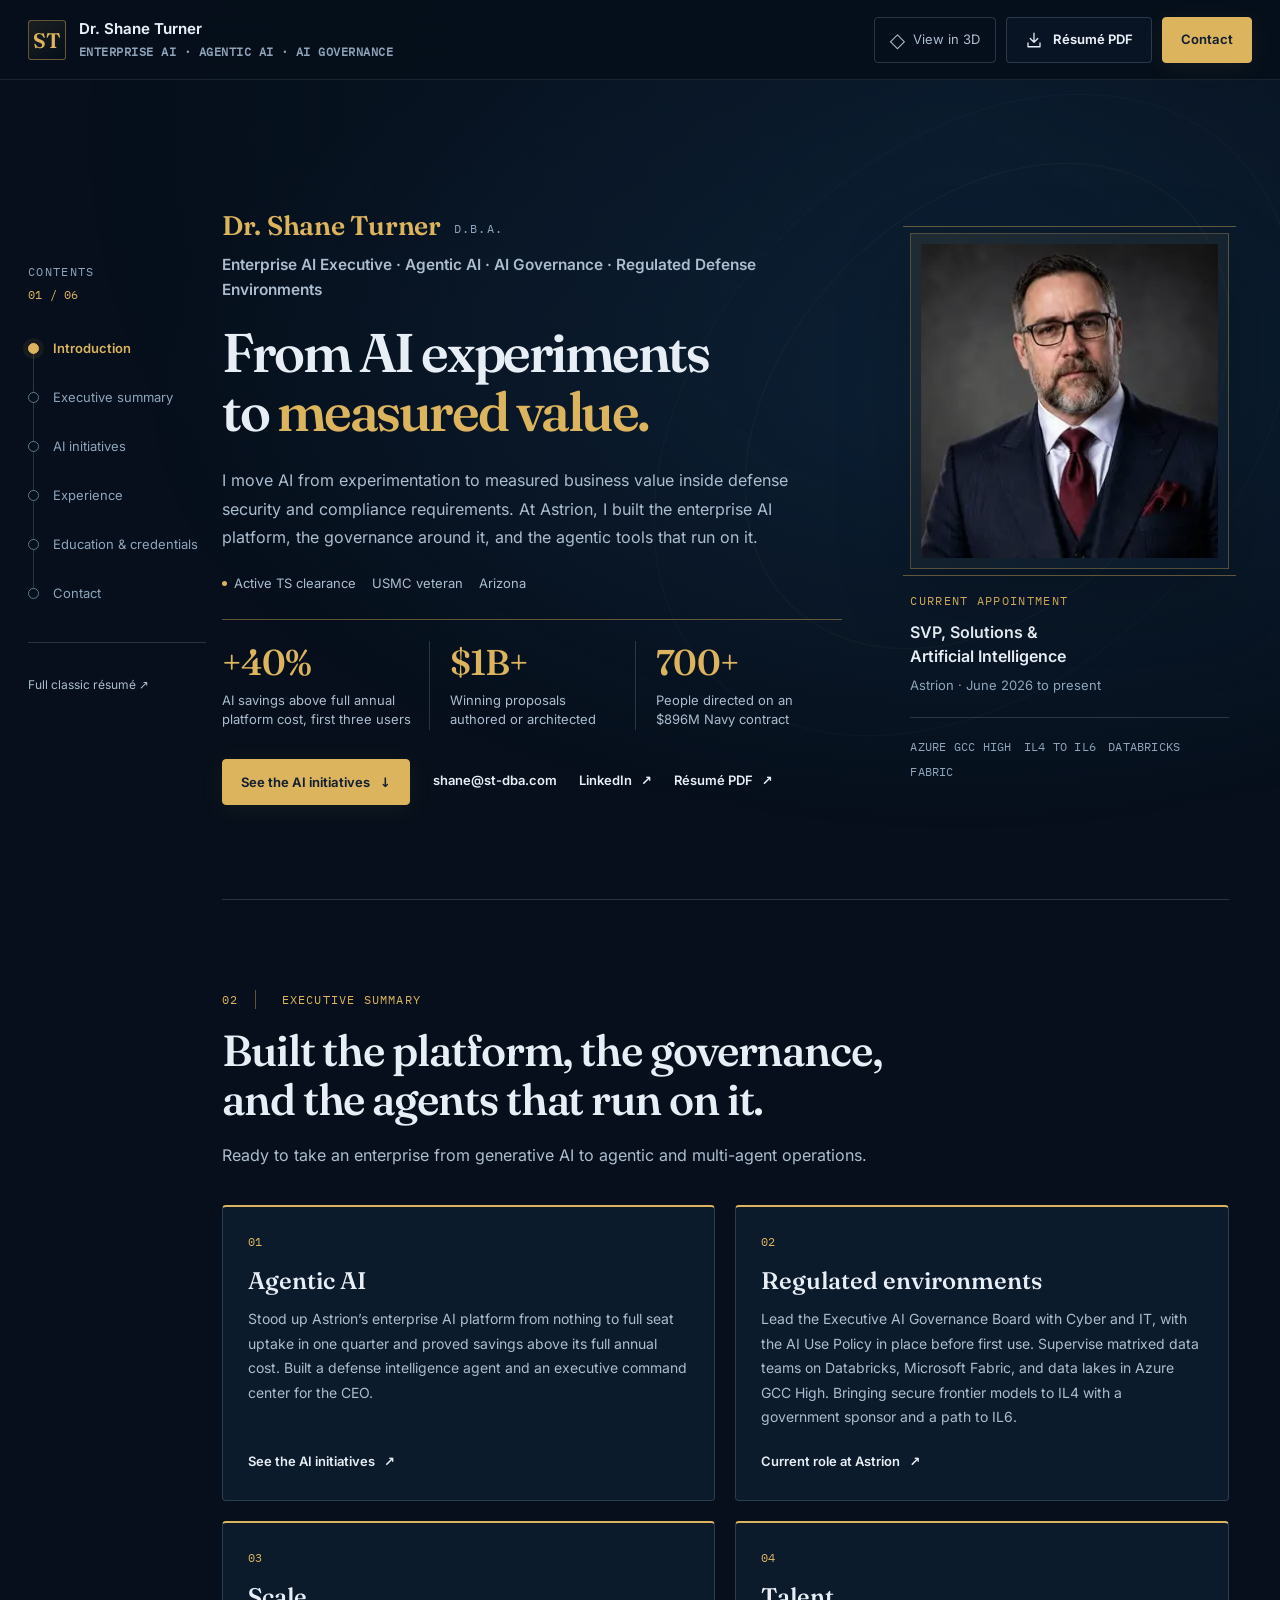
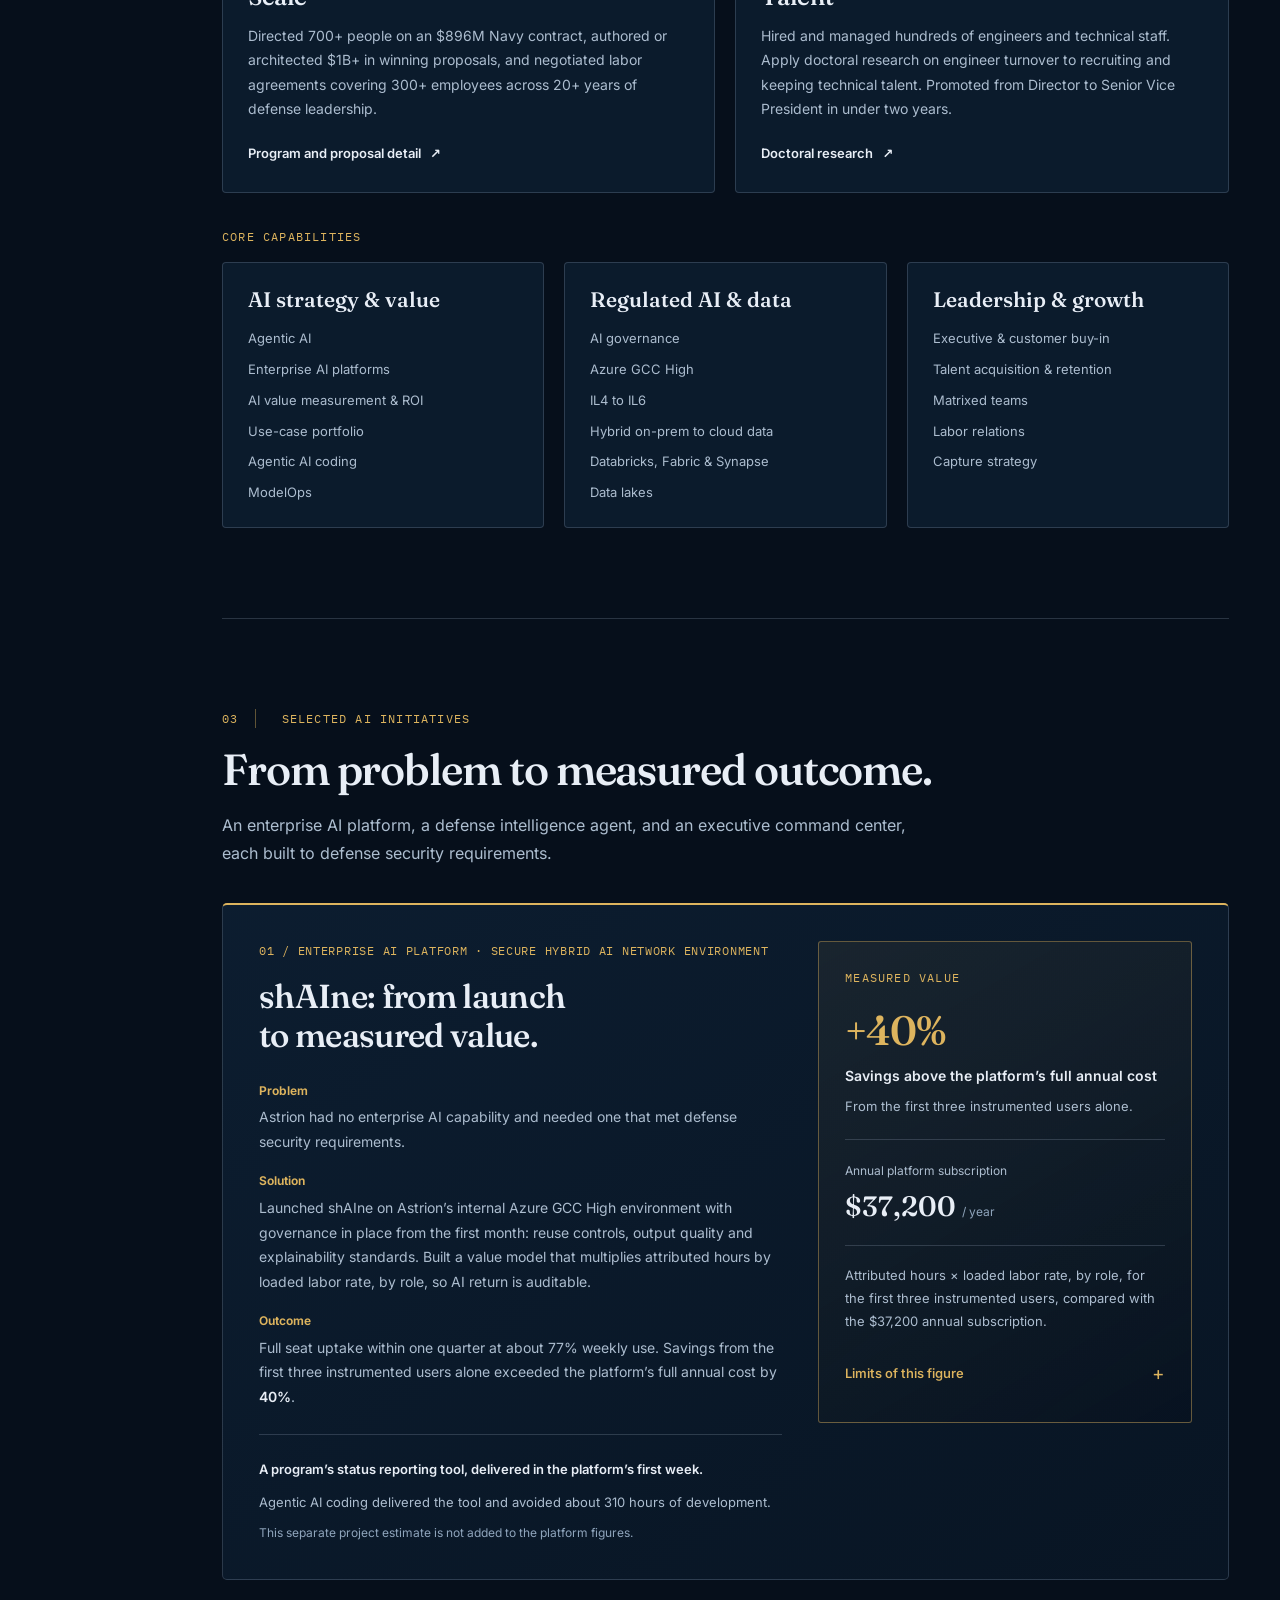
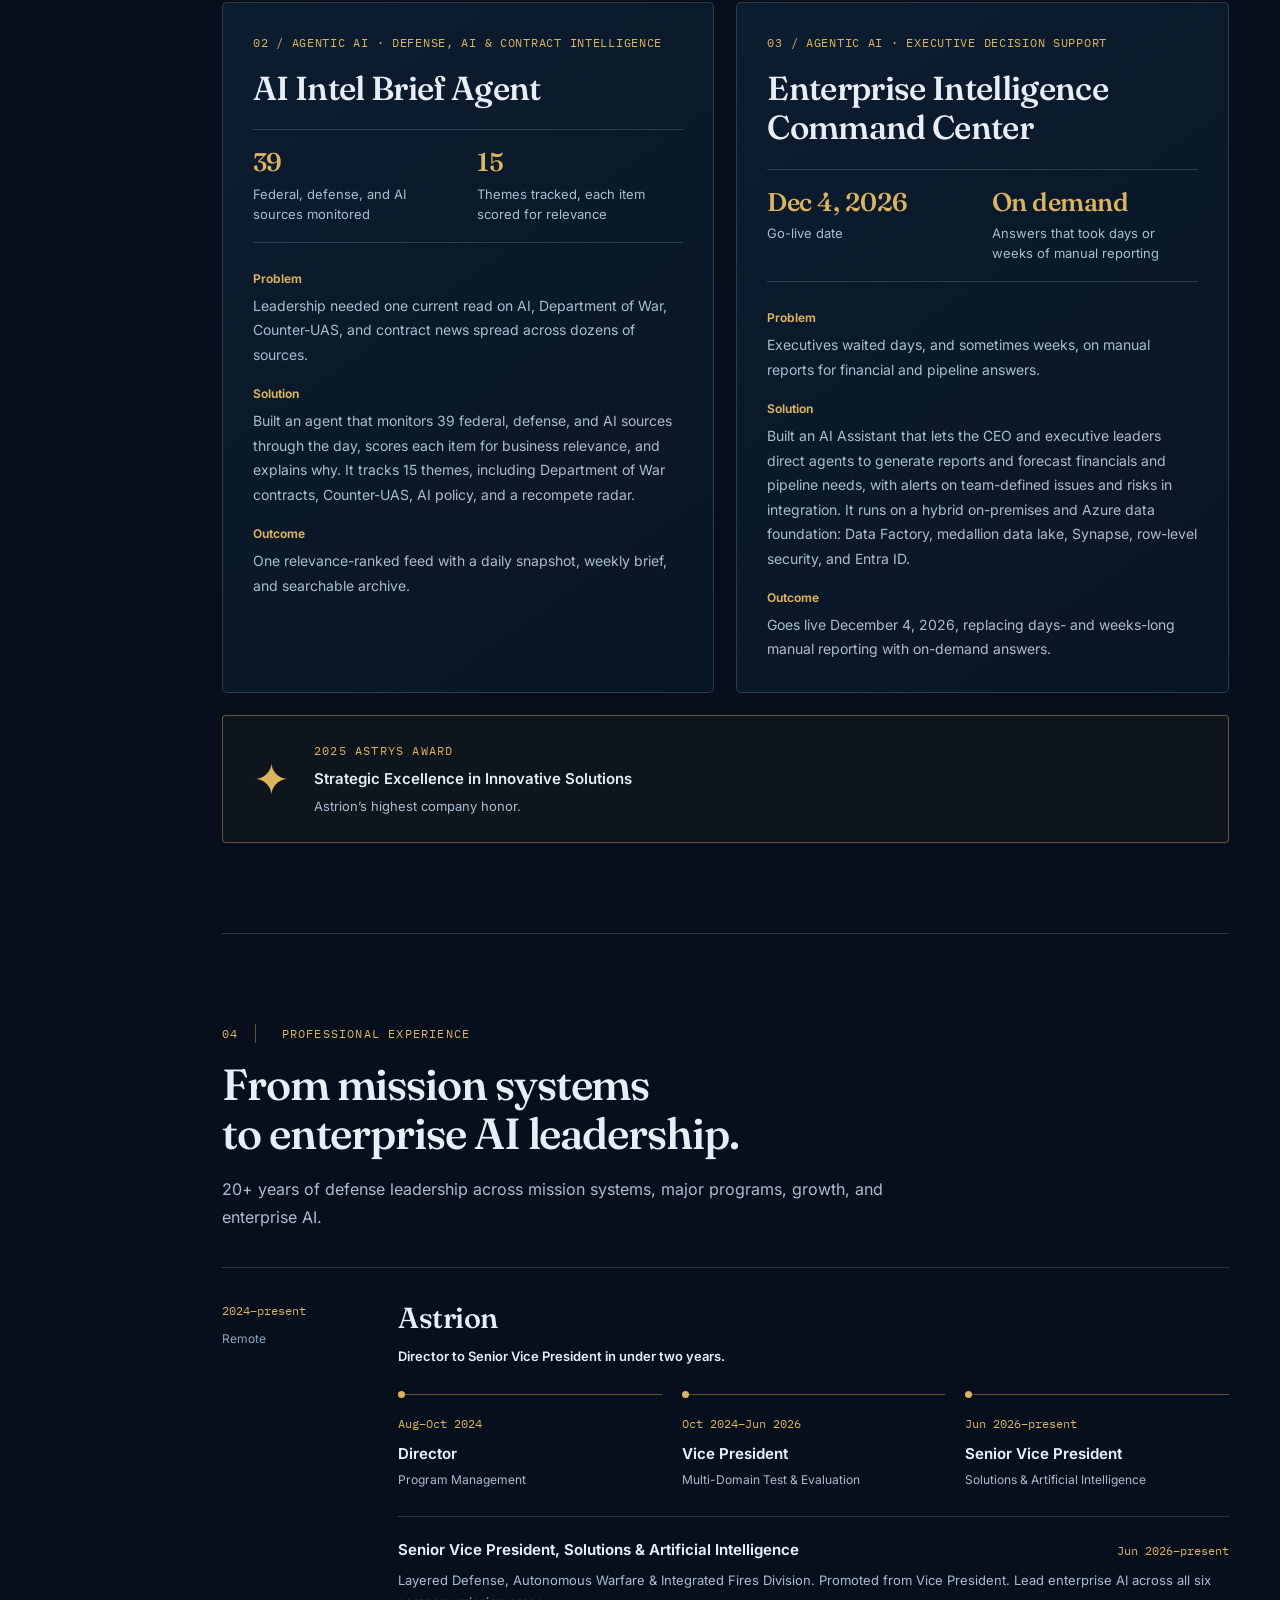
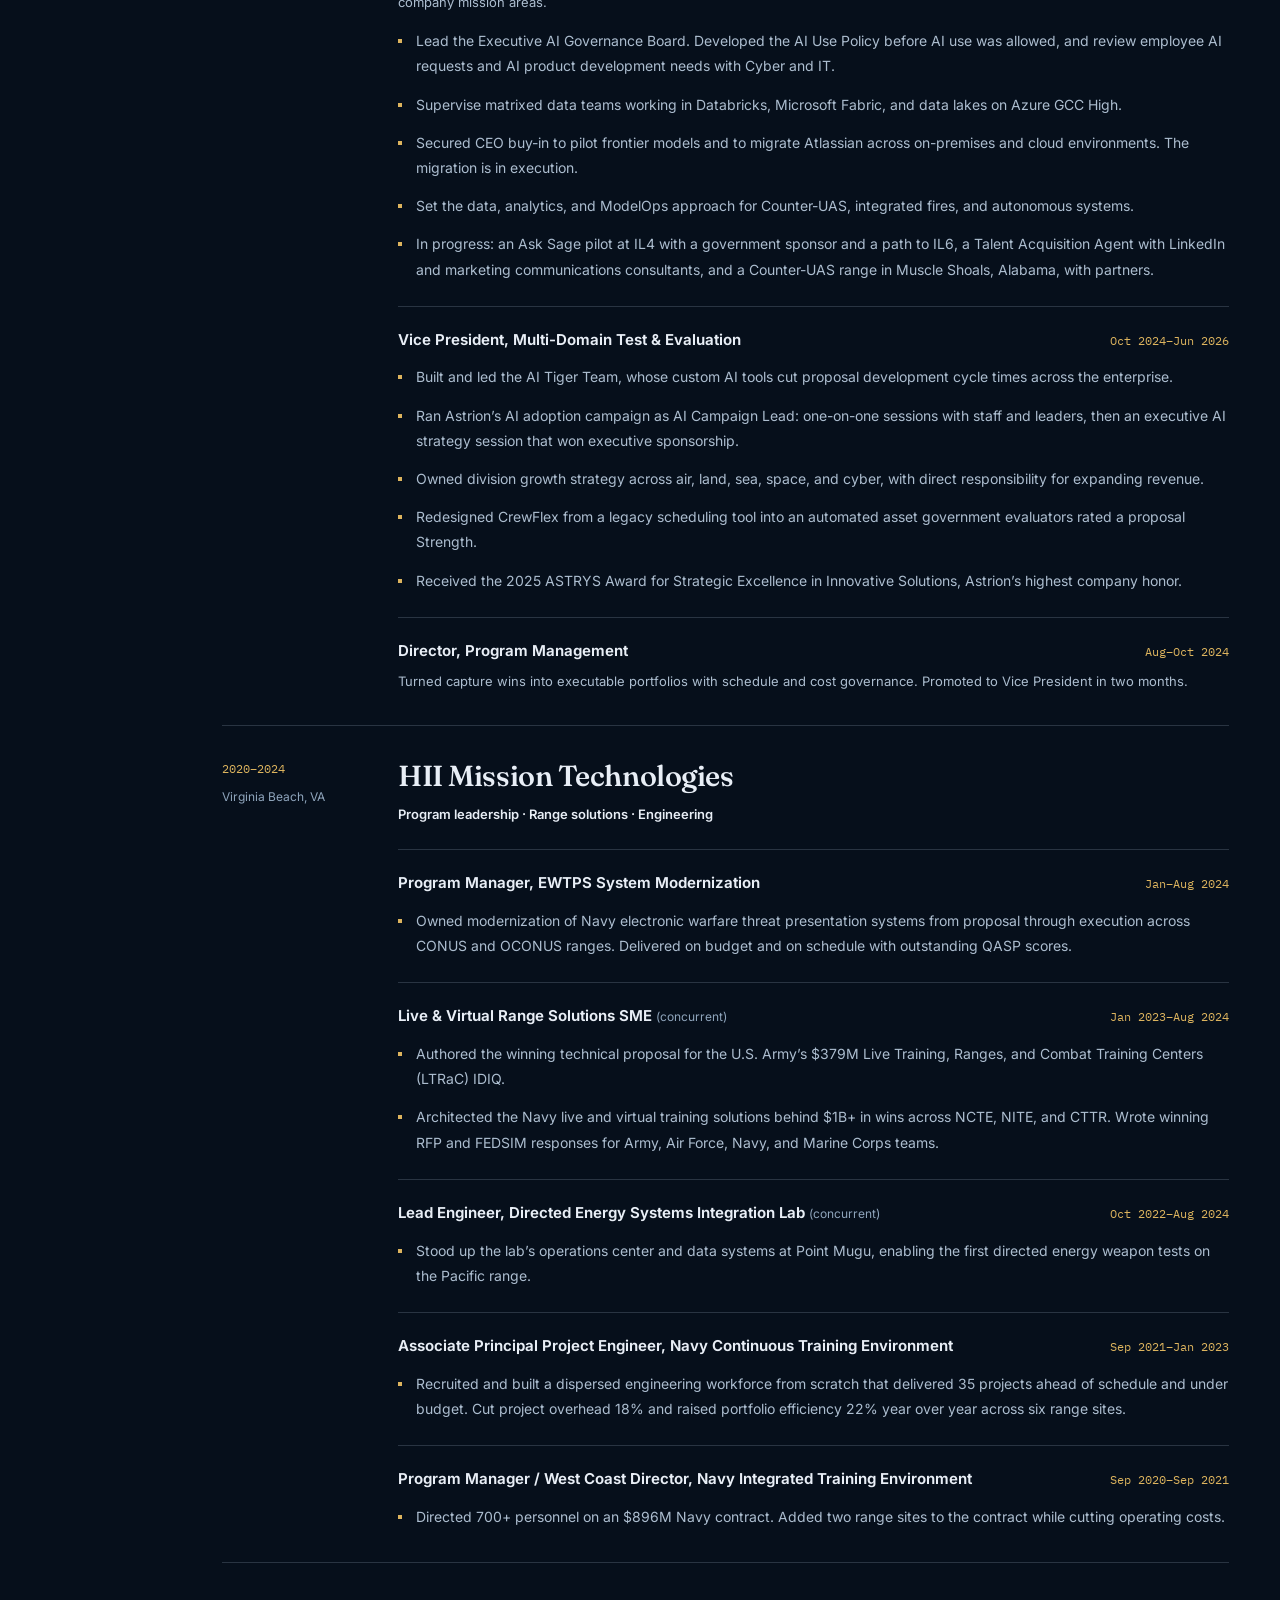
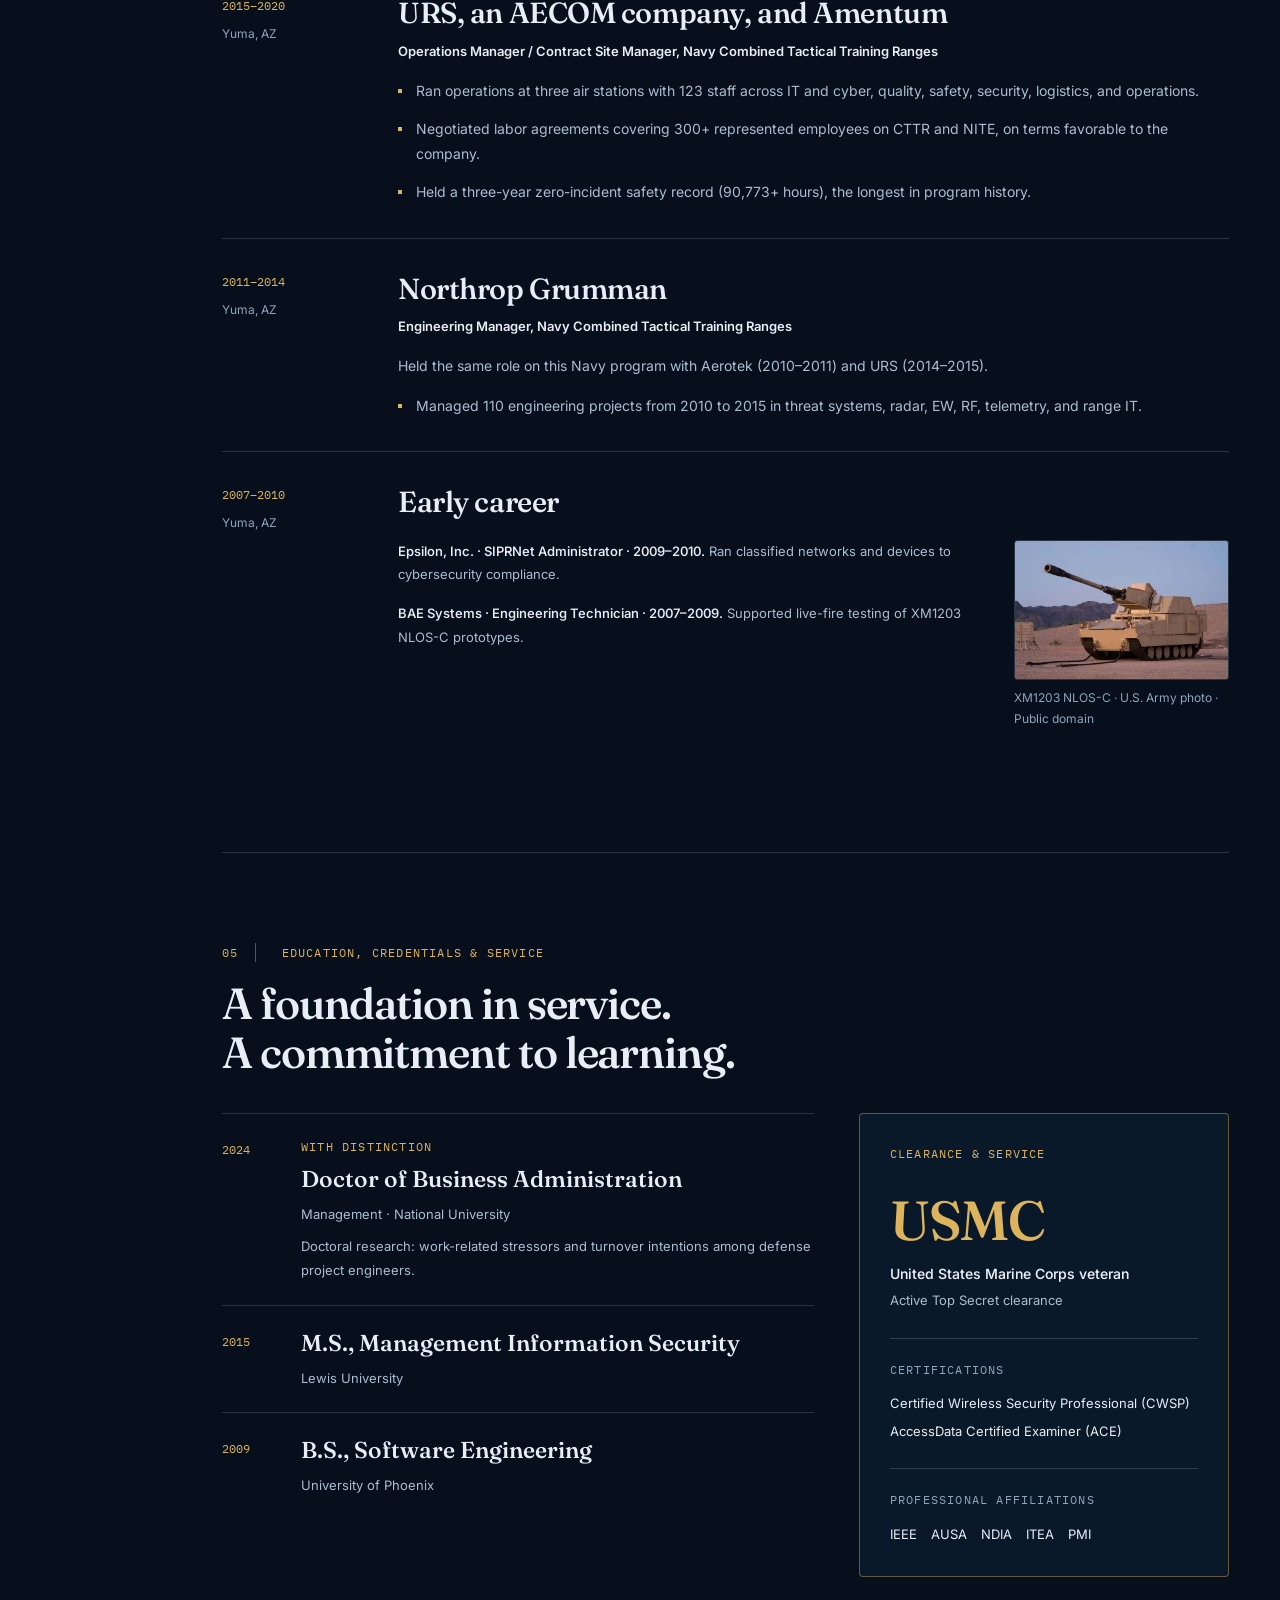
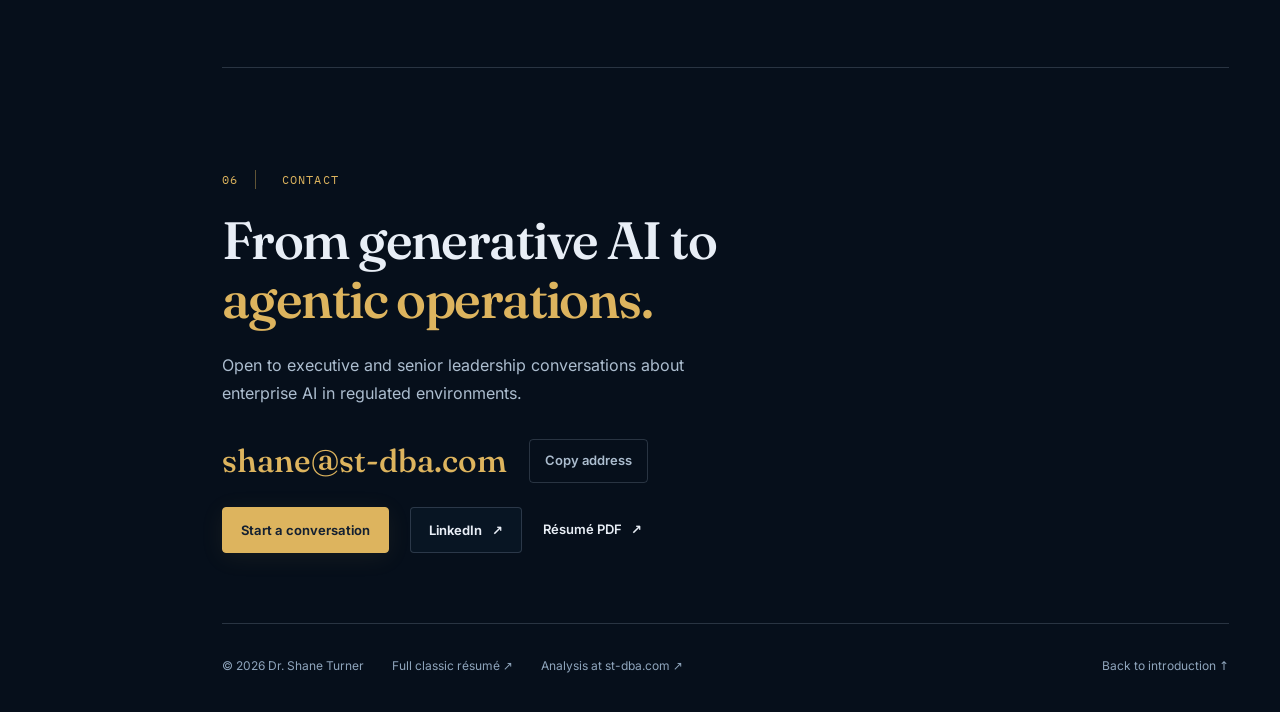
==== commit 2378168d: "Make reading view the default and fix visitor-experience issues Reading view is now the default on e" ====
--- a/index.html
+++ b/index.html
@@ -153,8 +153,27 @@
         ]
       }
     </script>
-    <link rel="stylesheet" href="3d/flight.css?v=20261110a" />
-    <script src="3d/flight.js?v=20261004a" defer></script>
+    <script>
+      /* Apply a saved or linked (?view=3d) 3D-view choice before first paint
+         so the layout does not jump. */
+      (function () {
+        var root = document.documentElement;
+        root.classList.add("js");
+        var wanted = /[?&]view=3d(&|$)/.test(location.search);
+        try {
+          wanted =
+            wanted || localStorage.getItem("resume-view-v2") === "flight";
+        } catch (_) {}
+        if (
+          wanted &&
+          matchMedia("(min-width: 901px) and (min-height: 620px)").matches &&
+          !matchMedia("(prefers-reduced-motion: reduce)").matches
+        )
+          root.classList.add("flight-mode");
+      })();
+    </script>
+    <link rel="stylesheet" href="3d/flight.css?v=20261111a" />
+    <script src="3d/flight.js?v=20261111a" defer></script>
   </head>
   <body>
     <a class="skip-link" href="#wp-contact">Skip to contact</a>
@@ -174,30 +193,22 @@
     </div>
 
     <header class="site-header">
-      <a
-        class="brand"
-        href="#wp-briefing"
-        aria-label="Dr. Shane Turner, back to introduction"
-      >
+      <a class="brand" href="#wp-briefing" title="Back to introduction">
         <span class="brand-mark" aria-hidden="true">ST</span>
         <span class="brand-name"
           >Dr. Shane Turner<span>Enterprise AI · Agentic AI · AI governance</span></span
         >
       </a>
       <div class="header-actions">
-        <button
-          class="view-toggle js-only"
-          id="view-toggle"
-          type="button"
-          aria-pressed="false"
-          aria-label="Reading view. Switch to 3D flight view"
-        >
+        <button class="view-toggle js-only" id="view-toggle" type="button">
           <span class="view-symbol" aria-hidden="true">◇</span
-          ><span id="view-label">Reading view</span>
+          ><span id="view-label">View in 3D</span>
         </button>
         <a
           class="button button--quiet header-pdf"
           href="assets/Shane-Turner-Resume.pdf"
+          target="_blank"
+          rel="noopener"
           ><svg viewBox="0 0 24 24" aria-hidden="true">
             <path d="M12 3v12m-5-5 5 5 5-5M4 16v5h16v-5" /></svg
           ><span class="pdf-long">Résumé PDF</span
@@ -226,8 +237,8 @@
       </div>
     </header>
 
-    <aside class="route" aria-label="Résumé flight plan">
-      <p class="route-eyebrow">Flight plan <span>01 / 06</span></p>
+    <aside class="route" aria-label="Résumé contents">
+      <p class="route-eyebrow">Contents <span>01 / 06</span></p>
       <nav aria-label="Résumé sections">
         <a href="#wp-briefing" aria-current="location"
           ><span class="route-dot" aria-hidden="true"></span
@@ -235,7 +246,7 @@
         >
         <a href="#wp-profile"
           ><span class="route-dot" aria-hidden="true"></span
-          ><span>Summary</span></a
+          ><span>Executive summary</span></a
         >
         <a href="#wp-results"
           ><span class="route-dot" aria-hidden="true"></span
@@ -247,7 +258,7 @@
         >
         <a href="#wp-foundation"
           ><span class="route-dot" aria-hidden="true"></span
-          ><span>Education</span></a
+          ><span>Education &amp; credentials</span></a
         >
         <a href="#wp-contact"
           ><span class="route-dot" aria-hidden="true"></span
@@ -255,16 +266,7 @@
         >
       </nav>
       <div class="route-footer">
-        <a href="classic/">Full classic résumé ↗</a
-        ><button
-          id="sound-toggle"
-          class="sound-toggle js-only"
-          type="button"
-          aria-pressed="false"
-          hidden
-        >
-          Sound off
-        </button>
+        <a href="classic/">Full classic résumé ↗</a>
       </div>
     </aside>
 
@@ -275,12 +277,10 @@
       </button>
       <div class="flight-readout">
         <p>
-          <span class="flight-live" aria-hidden="true"></span>3D FLIGHT
+          <span class="flight-live" aria-hidden="true"></span>3D view
           <span id="flight-chapter">01 / 06 · Introduction</span>
         </p>
-        <span id="flight-instruction"
-          >Scroll to explore, then fly to the next section</span
-        >
+        <span id="flight-instruction">Scroll to read</span>
       </div>
       <button id="flight-next" type="button" aria-label="Next section">
         →
@@ -298,7 +298,7 @@
         <div class="journey-surface">
           <div class="hero-grid">
             <div class="hero-copy">
-              <p class="eyebrow">Dr. Shane Turner · D.B.A.</p>
+              <p class="hero-name">Dr. Shane Turner<span>D.B.A.</span></p>
               <p class="role-line">
                 Enterprise AI Executive · Agentic AI · AI Governance · Regulated
                 Defense Environments
@@ -336,9 +336,24 @@
               <div class="hero-actions">
                 <a class="button button--gold" href="#wp-results"
                   >See the AI initiatives <span aria-hidden="true">↓</span></a
-                ><a class="text-link" href="assets/Shane-Turner-Resume.pdf"
-                  >Download résumé <span aria-hidden="true">↗</span></a
                 >
+                <div class="hero-links">
+                  <a class="text-link" href="mailto:shane@st-dba.com"
+                    >shane@st-dba.com</a
+                  ><a
+                    class="text-link"
+                    href="https://www.linkedin.com/in/drshaneturner"
+                    target="_blank"
+                    rel="me noopener noreferrer"
+                    >LinkedIn <span aria-hidden="true">↗</span></a
+                  ><a
+                    class="text-link"
+                    href="assets/Shane-Turner-Resume.pdf"
+                    target="_blank"
+                    rel="noopener"
+                    >Résumé PDF <span aria-hidden="true">↗</span></a
+                  >
+                </div>
               </div>
             </div>
             <figure class="portrait">
@@ -383,22 +398,13 @@
               </figcaption>
             </figure>
           </div>
-          <div class="hero-bottom">
-            <span
-              >20+ years of defense leadership · Director to Senior Vice
-              President in under two years</span
-            ><span class="view-hint js-only" id="view-hint">Reading view</span
-            ><a href="#wp-profile" aria-label="Continue to the executive summary"
-              >Explore six sections <span aria-hidden="true">↓</span></a
-            >
-          </div>
         </div>
       </section>
 
       <section
         class="waypoint"
         id="wp-profile"
-        data-label="Summary"
+        data-label="Executive summary"
         tabindex="-1"
         aria-labelledby="summary-title"
       >
@@ -410,10 +416,8 @@
               on it.
             </h2>
             <p>
-              Enterprise AI executive who moves AI from experimentation to
-              measured business value inside defense security and compliance
-              requirements. Ready to take an enterprise from generative AI to
-              agentic and multi-agent operations.
+              Ready to take an enterprise from generative AI to agentic and
+              multi-agent operations.
             </p>
           </div>
           <div class="pillar-grid">
@@ -509,11 +513,6 @@
               </article>
             </div>
           </div>
-          <div class="profile-strip">
-            <p><strong>Active TS</strong>Clearance</p>
-            <p><strong>20+ years</strong>Defense leadership</p>
-            <p><strong>Arizona</strong>Based in</p>
-          </div>
         </div>
       </section>
 
@@ -599,8 +598,7 @@
                 Savings above the platform’s full annual cost
               </p>
               <p class="value-period">
-                From the first three instrumented users alone. Full seat uptake
-                within one quarter, at about 77% weekly use.
+                From the first three instrumented users alone.
               </p>
               <div class="cost-reference">
                 <span>Annual platform subscription</span
@@ -612,13 +610,11 @@
                 subscription.
               </p>
               <details class="method-details">
-                <summary>Method and limits</summary>
+                <summary>Limits of this figure</summary>
                 <div>
                   <p>
-                    Savings are attributed hours × loaded labor rate, by role,
-                    for the first three instrumented users, compared with the
-                    $37,200 annual subscription. Individual role rates and the
-                    underlying activity ledger are not published here.
+                    Individual role rates and the underlying activity ledger
+                    are not published here.
                   </p>
                   <p>
                     Implementation and support costs are not included in the
@@ -1195,13 +1191,21 @@
               From generative AI to<br /><em>agentic operations.</em>
             </h2>
             <p>
-              Ready to take an enterprise from generative AI to agentic and
-              multi-agent operations. Open to executive and senior leadership
-              conversations about enterprise AI in regulated environments.
+              Open to executive and senior leadership conversations about
+              enterprise AI in regulated environments.
             </p>
-            <a class="contact-email" href="mailto:shane@st-dba.com"
-              >shane@st-dba.com <span aria-hidden="true">↗</span></a
-            >
+            <div class="contact-email-row">
+              <a class="contact-email" href="mailto:shane@st-dba.com"
+                >shane@st-dba.com</a
+              ><button
+                class="copy-email js-only"
+                id="copy-email"
+                type="button"
+                data-copy="shane@st-dba.com"
+              >
+                Copy address
+              </button>
+            </div>
             <div class="contact-actions">
               <a class="button button--gold" href="mailto:shane@st-dba.com"
                 >Start a conversation</a
@@ -1211,20 +1215,25 @@
                 target="_blank"
                 rel="me noopener noreferrer"
                 >LinkedIn <span aria-hidden="true">↗</span></a
-              ><a class="text-link" href="assets/Shane-Turner-Resume.pdf"
-                >Download résumé <span aria-hidden="true">↗</span></a
+              ><a
+                class="text-link"
+                href="assets/Shane-Turner-Resume.pdf"
+                target="_blank"
+                rel="noopener"
+                >Résumé PDF <span aria-hidden="true">↗</span></a
               >
             </div>
           </div>
           <footer>
             <span>© 2026 Dr. Shane Turner</span
             ><a href="classic/">Full classic résumé ↗</a
-            ><a href="https://st-dba.com/">Analysis at st-dba.com ↗</a
+            ><a href="https://st-dba.com/" target="_blank" rel="noopener"
+              >Analysis at st-dba.com ↗</a
             ><a href="#wp-briefing">Back to introduction ↑</a>
           </footer>
         </div>
       </section>
     </main>
-    <p class="sr-only" id="view-status" role="status"></p>
+    <p class="toast" id="view-status" role="status"></p>
   </body>
 </html>
--- a/3d/flight.css
+++ b/3d/flight.css
@@ -286,8 +286,8 @@
 .brand-name > span {
   display: block;
   font-family: var(--font-mono);
-  font-size: 10px;
-  letter-spacing: 0.07em;
+  font-size: 12px;
+  letter-spacing: 0.04em;
   color: var(--dim);
   margin-top: 5px;
   text-transform: uppercase;
@@ -338,27 +338,24 @@
   gap: 8px;
   padding: 10px 12px;
   min-height: 46px;
-  min-width: 130px;
+  min-width: 122px;
   border: 1px solid var(--line);
   background: transparent;
   border-radius: 4px;
-  font-size: 12px;
+  font-size: 13px;
   color: var(--muted);
 }
 .view-toggle:hover {
   border-color: var(--gold);
   color: var(--ink);
 }
-.view-toggle[aria-pressed="true"] {
+.flight-mode .view-toggle {
   color: var(--gold);
   border-color: var(--line-strong);
 }
 .view-symbol {
   font-size: 20px;
   line-height: 1;
-}
-.view-toggle:disabled {
-  opacity: 0.75;
 }
 .pdf-short {
   display: none;
@@ -431,12 +428,12 @@
   position: fixed;
   z-index: 30;
   left: 28px;
-  width: 157px;
+  width: 178px;
   top: 50%;
   transform: translateY(-42%);
 }
 .route-eyebrow {
-  font: 10px var(--font-mono);
+  font: 12px var(--font-mono);
   text-transform: uppercase;
   letter-spacing: 0.11em;
   color: var(--dim);
@@ -467,7 +464,7 @@
   gap: 14px;
   position: relative;
   min-height: 49px;
-  font-size: 12px;
+  font-size: 13px;
   line-height: 1.4;
   color: var(--dim);
 }
@@ -500,28 +497,13 @@
   border-top: 1px solid var(--line);
   display: grid;
   gap: 12px;
-  font-size: 11px;
+  font-size: 12px;
   color: var(--muted);
 }
 .route-footer > a {
   display: inline-flex;
   align-items: center;
   min-height: 44px;
-}
-.sound-toggle {
-  justify-self: start;
-  align-items: center;
-  min-height: 44px;
-  padding: 5px 12px;
-  border: 1px solid var(--line);
-  border-radius: 4px;
-  background: transparent;
-  color: var(--dim);
-  font-size: 12px;
-}
-.sound-toggle[aria-pressed="true"] {
-  border-color: var(--gold);
-  color: var(--gold);
 }
 main {
   max-width: 1640px;
@@ -546,10 +528,10 @@
 }
 .eyebrow {
   font-family: var(--font-mono);
-  font-size: 11px;
+  font-size: 12px;
   font-weight: 400;
   line-height: 1.6;
-  letter-spacing: 0.12em;
+  letter-spacing: 0.1em;
   text-transform: uppercase;
   color: var(--gold);
 }
@@ -605,8 +587,18 @@
   align-items: center;
   gap: clamp(28px, 4vw, 64px);
 }
-.hero-copy > .eyebrow {
-  margin-bottom: 10px;
+.hero-name {
+  font: 600 clamp(23px, 2.1vw, 29px)/1.2 var(--font-display);
+  letter-spacing: -0.01em;
+  color: var(--gold);
+  margin-bottom: 9px;
+}
+.hero-name span {
+  font: 12px var(--font-mono);
+  letter-spacing: 0.1em;
+  color: var(--dim);
+  margin-left: 13px;
+  vertical-align: middle;
 }
 .role-line {
   font-size: clamp(13px, 1.2vw, 16px);
@@ -633,7 +625,7 @@
   display: flex;
   flex-wrap: wrap;
   gap: 8px 16px;
-  font-size: 11px;
+  font-size: 13px;
   color: var(--muted);
   margin: 21px 0;
 }
@@ -655,7 +647,7 @@
   padding: 21px 0 0;
   margin-top: 24px;
   border-top: 1px solid var(--line-strong);
-  max-width: 550px;
+  max-width: 620px;
 }
 .hero-proof > div {
   padding: 0 12px 0 20px;
@@ -671,7 +663,7 @@
   letter-spacing: -0.025em;
 }
 .hero-proof dd {
-  font-size: 11px;
+  font-size: 13px;
   line-height: 1.5;
   color: var(--muted);
   margin-top: 7px;
@@ -682,6 +674,12 @@
   flex-wrap: wrap;
   gap: 12px 23px;
   margin-top: 29px;
+}
+.hero-links {
+  display: flex;
+  align-items: center;
+  flex-wrap: wrap;
+  gap: 0 22px;
 }
 .portrait {
   position: relative;
@@ -722,7 +720,7 @@
 .portrait-kicker {
   display: block;
   color: var(--gold);
-  font: 10px/1.5 var(--font-mono);
+  font: 12px/1.5 var(--font-mono);
   text-transform: uppercase;
   letter-spacing: 0.11em;
   margin-bottom: 10px;
@@ -736,7 +734,7 @@
 .portrait figcaption > span:last-of-type {
   display: block;
   color: var(--dim);
-  font-size: 11px;
+  font-size: 13px;
   margin-top: 7px;
 }
 .service-strip {
@@ -744,39 +742,13 @@
   flex-wrap: wrap;
   gap: 6px 12px;
   font-family: var(--font-mono);
-  font-size: 9px;
+  font-size: 12px;
   text-transform: uppercase;
   letter-spacing: 0.02em;
   padding-top: 19px;
   margin-top: 20px;
   border-top: 1px solid var(--line);
   color: var(--dim);
-}
-.hero-bottom {
-  display: flex;
-  align-items: center;
-  flex-wrap: wrap;
-  gap: 12px 22px;
-  border-top: 1px solid var(--line);
-  margin-top: 40px;
-  padding-top: 19px;
-  color: var(--dim);
-  font-size: 11px;
-}
-.hero-bottom > a {
-  min-height: 44px;
-  display: inline-flex;
-  align-items: center;
-  gap: 10px;
-  margin-left: auto;
-  color: var(--gold);
-}
-.view-hint {
-  max-width: 270px;
-  font-size: 10px;
-}
-.hero-bottom > .view-hint {
-  display: none;
 }
 .case-study {
   padding: 30px;
@@ -797,7 +769,7 @@
   border-top: 2px solid var(--gold);
 }
 .case-category {
-  font: 10px/1.6 var(--font-mono);
+  font: 12px/1.6 var(--font-mono);
   text-transform: uppercase;
   color: var(--gold);
   letter-spacing: 0.06em;
@@ -813,7 +785,7 @@
   margin-top: 26px;
 }
 .case-facts dt {
-  font-size: 11px;
+  font-size: 12px;
   font-weight: 650;
   color: var(--gold);
   margin-bottom: 5px;
@@ -842,7 +814,7 @@
   color: var(--gold);
 }
 .case-metrics dd {
-  font-size: 11px;
+  font-size: 13px;
   line-height: 1.55;
   color: var(--muted);
   margin-top: 6px;
@@ -857,14 +829,14 @@
   font-weight: 600;
 }
 .delivery-note p {
-  font-size: 12px;
+  font-size: 13px;
   line-height: 1.8;
   color: var(--muted);
   margin-top: 9px;
 }
 .delivery-note > span {
   display: block;
-  font-size: 11px;
+  font-size: 12px;
   line-height: 1.65;
   color: var(--dim);
   margin-top: 9px;
@@ -881,7 +853,7 @@
   border-radius: 3px;
 }
 .value-panel .eyebrow {
-  font-size: 10px;
+  font-size: 12px;
 }
 .value-number {
   font: 550 clamp(32px, 3.2vw, 48px)/1.1 var(--font-display);
@@ -895,7 +867,7 @@
   font-weight: 600;
 }
 .value-period {
-  font-size: 12px;
+  font-size: 13px;
   color: var(--muted);
   margin-top: 8px;
   line-height: 1.7;
@@ -909,24 +881,24 @@
   border-bottom: 1px solid var(--line);
 }
 .cost-reference > span {
-  font-size: 11px;
+  font-size: 12px;
   color: var(--muted);
 }
 .cost-reference strong {
   font: 550 28px/1.2 var(--font-display);
 }
 .cost-reference small {
-  font: 11px var(--font-body);
+  font: 12px var(--font-body);
   color: var(--dim);
 }
 .value-basis {
-  font-size: 12px;
+  font-size: 13px;
   line-height: 1.8;
   color: var(--muted);
 }
 .method-details {
   margin-top: 18px;
-  font-size: 12px;
+  font-size: 13px;
 }
 .method-details summary,
 .career-details summary {
@@ -960,7 +932,7 @@
 }
 .method-details p {
   color: var(--muted);
-  font-size: 12px;
+  font-size: 13px;
   line-height: 1.8;
   margin: 0 0 12px;
 }
@@ -1001,12 +973,12 @@
   margin-top: 7px;
 }
 .recognition p:last-child {
-  font-size: 12px;
+  font-size: 13px;
   color: var(--muted);
   margin-top: 4px;
 }
 .recognition .eyebrow {
-  font-size: 10px;
+  font-size: 12px;
 }
 .experience-card {
   display: grid;
@@ -1021,7 +993,7 @@
 }
 .experience-meta > span {
   display: block;
-  font-size: 11px;
+  font-size: 12px;
   line-height: 1.7;
   color: var(--dim);
   margin-top: 9px;
@@ -1067,7 +1039,7 @@
 }
 .promotion-track li > span {
   display: block;
-  font: 10px/1.5 var(--font-mono);
+  font: 12px/1.5 var(--font-mono);
   color: var(--gold);
   margin-bottom: 10px;
 }
@@ -1078,7 +1050,7 @@
   display: block;
 }
 .promotion-track li p {
-  font-size: 11px;
+  font-size: 12px;
   line-height: 1.6;
   color: var(--muted);
   margin-top: 6px;
@@ -1114,7 +1086,7 @@
   white-space: nowrap;
 }
 .role-head > span {
-  font: 10px/1.6 var(--font-mono);
+  font: 12px/1.6 var(--font-mono);
   color: var(--gold);
   white-space: nowrap;
 }
@@ -1172,7 +1144,7 @@
 }
 .role-history span {
   display: block;
-  font-size: 11px;
+  font-size: 12px;
   color: var(--dim);
   margin-top: 5px;
 }
@@ -1199,7 +1171,7 @@
   height: auto;
 }
 .range-photo figcaption {
-  font-size: 9px;
+  font-size: 12px;
   line-height: 1.7;
   color: var(--dim);
   margin-top: 8px;
@@ -1265,28 +1237,9 @@
   gap: 10px;
 }
 .capability-grid li {
-  font-size: 12px;
+  font-size: 13px;
   color: var(--muted);
   line-height: 1.6;
-}
-.profile-strip {
-  display: grid;
-  grid-template-columns: repeat(3, 1fr);
-  gap: 20px;
-  padding: 26px 0 0;
-  margin-top: 26px;
-  border-top: 1px solid var(--line);
-}
-.profile-strip p {
-  font-size: 11px;
-  color: var(--dim);
-}
-.profile-strip strong {
-  display: block;
-  font-size: 15px;
-  font-weight: 550;
-  color: var(--ink);
-  margin-bottom: 5px;
 }
 .foundation-grid {
   display: grid;
@@ -1309,16 +1262,16 @@
   font: 550 23px/1.25 var(--font-display);
 }
 .education-list article p:not(.eyebrow) {
-  font-size: 12px;
+  font-size: 13px;
   color: var(--muted);
   margin-top: 10px;
 }
 .education-list .eyebrow {
-  font-size: 9px;
+  font-size: 12px;
   margin-bottom: 9px;
 }
 .education-list article .research-note {
-  font-size: 11px;
+  font-size: 12px;
   line-height: 1.8;
   color: var(--dim);
   margin-top: 14px;
@@ -1331,7 +1284,7 @@
   align-self: start;
 }
 .service-panel > .eyebrow {
-  font-size: 10px;
+  font-size: 12px;
 }
 .service-monogram {
   display: block;
@@ -1346,7 +1299,7 @@
   line-height: 1.5;
 }
 .service-panel > p:last-of-type {
-  font-size: 12px;
+  font-size: 13px;
   color: var(--muted);
   margin-top: 6px;
 }
@@ -1356,7 +1309,7 @@
   border-top: 1px solid var(--line);
 }
 .affiliations .eyebrow {
-  font-size: 9px;
+  font-size: 12px;
   color: var(--dim);
 }
 .affiliations ul {
@@ -1366,7 +1319,7 @@
   gap: 8px 14px;
   padding: 0;
   margin: 15px 0 0;
-  font-size: 12px;
+  font-size: 13px;
 }
 .affiliations abbr {
   text-decoration: none;
@@ -1401,9 +1354,38 @@
   display: inline-flex;
   align-items: center;
   gap: 18px;
-  margin: 29px 0 22px;
+  margin: 0;
   color: var(--gold);
   min-height: 44px;
+}
+.contact-email-row {
+  display: flex;
+  align-items: center;
+  flex-wrap: wrap;
+  gap: 8px 22px;
+  margin: 29px 0 22px;
+}
+.copy-email {
+  align-items: center;
+  min-height: 44px;
+  padding: 8px 15px;
+  border: 1px solid var(--line);
+  border-radius: 4px;
+  background: transparent;
+  color: var(--muted);
+  font-size: 13px;
+  font-weight: 600;
+  transition:
+    border-color 0.2s,
+    color 0.2s;
+}
+.copy-email:hover {
+  border-color: var(--gold);
+  color: var(--ink);
+}
+.copy-email.is-copied {
+  border-color: var(--gold);
+  color: var(--gold);
 }
 .contact-email:hover {
   text-decoration: underline;
@@ -1422,7 +1404,7 @@
   gap: 16px 28px;
   align-items: center;
   flex-wrap: wrap;
-  font-size: 11px;
+  font-size: 12px;
   color: var(--dim);
 }
 .contact footer > a {
@@ -1436,6 +1418,128 @@
 .contact footer > a:hover {
   color: var(--gold);
 }
+.toast {
+  position: fixed;
+  z-index: 95;
+  left: 16px;
+  right: 16px;
+  bottom: 28px;
+  width: fit-content;
+  max-width: min(520px, calc(100vw - 32px));
+  margin: 0 auto;
+  padding: 12px 18px;
+  border: 1px solid var(--line-strong);
+  border-radius: 6px;
+  background: #0b192a;
+  box-shadow: 0 16px 50px #0009;
+  color: var(--ink);
+  font-size: 13px;
+  line-height: 1.5;
+  text-align: center;
+  opacity: 0;
+  visibility: hidden;
+  pointer-events: none;
+  transform: translateY(8px);
+  transition:
+    opacity 0.25s,
+    transform 0.25s,
+    visibility 0.25s;
+}
+.toast.is-visible {
+  opacity: 1;
+  visibility: visible;
+  transform: none;
+}
+.flight-mode .toast {
+  bottom: 92px;
+}
+/* The 3D view is offered only where a panel has room to be read. */
+@media (max-width: 900px), (max-height: 619px) {
+  .view-toggle {
+    display: none !important;
+  }
+}
+/* Laptop-height windows: keep the introduction's actions on the first screen. */
+@media (min-width: 901px) and (max-height: 800px) {
+  .hero {
+    padding-top: 30px;
+    padding-bottom: 22px;
+  }
+  .hero h1 {
+    font-size: clamp(36px, 3.6vw, 52px);
+  }
+  .role-line {
+    margin-bottom: 16px;
+  }
+  .hero-lead {
+    margin-top: 18px;
+    line-height: 1.7;
+  }
+  .credentials {
+    margin: 15px 0;
+  }
+  .hero-proof {
+    margin-top: 16px;
+    padding-top: 17px;
+  }
+  .hero-proof dt {
+    font-size: clamp(27px, 2.5vw, 36px);
+  }
+  .hero-actions {
+    margin-top: 20px;
+  }
+  .portrait {
+    max-width: 300px;
+  }
+  .portrait figcaption {
+    padding-top: 18px;
+  }
+  .service-strip {
+    padding-top: 13px;
+    margin-top: 13px;
+  }
+}
+@media (min-width: 901px) and (max-height: 700px) {
+  .hero {
+    padding-top: 18px;
+    padding-bottom: 16px;
+  }
+  .hero-name {
+    font-size: 22px;
+    margin-bottom: 5px;
+  }
+  .role-line {
+    font-size: 14px;
+    margin-bottom: 11px;
+  }
+  .hero h1 {
+    font-size: clamp(33px, 3.1vw, 44px);
+  }
+  .hero-lead {
+    margin-top: 12px;
+    font-size: 15px;
+    line-height: 1.6;
+  }
+  .credentials {
+    margin: 11px 0;
+  }
+  .hero-proof {
+    margin-top: 12px;
+    padding-top: 13px;
+  }
+  .hero-proof dt {
+    font-size: 30px;
+  }
+  .hero-proof dd {
+    margin-top: 4px;
+  }
+  .hero-actions {
+    margin-top: 14px;
+  }
+  .portrait {
+    max-width: 240px;
+  }
+}
 @media (min-width: 1750px) {
   main {
     padding-left: 245px;
@@ -1456,9 +1560,6 @@
   .portrait {
     max-width: 360px;
   }
-  .hero-bottom {
-    margin-top: 50px;
-  }
   .route {
     left: max(28px, calc((100vw - 1640px) / 2 + 28px));
   }
@@ -1516,7 +1617,7 @@
     --page-pad: 28px;
   }
   .brand-name {
-    display: none;
+    font-size: 14px;
   }
   .menu-word {
     display: none;
@@ -1533,7 +1634,7 @@
     font-size: 43px;
   }
   .role-line {
-    font-size: 12px;
+    font-size: 13px;
     line-height: 1.6;
   }
   .hero-lead {
@@ -1543,29 +1644,26 @@
     font-size: 13px;
   }
   .portrait figcaption > span:last-of-type {
-    font-size: 10px;
+    font-size: 12px;
   }
   .portrait-kicker {
-    font-size: 9px;
+    font-size: 12px;
   }
   .service-strip {
-    font-size: 8px;
+    font-size: 12px;
     gap: 6px 9px;
   }
   .hero-proof dt {
     font-size: 32px;
   }
   .hero-proof dd {
-    font-size: 10px;
+    font-size: 12px;
   }
   .hero-actions {
     gap: 10px 14px;
   }
   .hero-actions .text-link {
-    font-size: 12px;
-  }
-  .hero-bottom {
-    margin-top: 32px;
+    font-size: 13px;
   }
   .waypoint:not(.hero) {
     padding: 65px 0;
@@ -1624,7 +1722,7 @@
     font-size: 14px;
   }
   .promotion-track li > span {
-    font-size: 9px;
+    font-size: 12px;
   }
 }
 @media (max-width: 620px) {
@@ -1639,20 +1737,10 @@
   .header-actions {
     gap: 7px;
   }
-  .view-toggle {
-    min-width: 104px;
-    padding: 8px;
-    font-size: 11px;
-    gap: 6px;
-    min-height: 44px;
-  }
-  .view-symbol {
-    display: none;
-  }
   .header-pdf {
     min-width: 44px;
     padding: 10px;
-    font-size: 11px;
+    font-size: 12px;
   }
   .header-pdf svg {
     display: none;
@@ -1690,13 +1778,13 @@
   .hero-copy {
     width: 100%;
   }
-  .hero-copy > .eyebrow {
-    font-size: 10px;
-    letter-spacing: 0.09em;
+  .hero-name {
+    font-size: 23px;
+    margin-bottom: 7px;
   }
   .role-line {
-    font-size: 12px;
-    max-width: 310px;
+    font-size: 13px;
+    max-width: none;
     margin-bottom: 19px;
   }
   .hero h1 {
@@ -1710,35 +1798,46 @@
     line-height: 1.8;
   }
   .credentials {
-    font-size: 10px;
+    font-size: 13px;
     gap: 7px 12px;
     margin: 19px 0;
   }
   .hero-proof {
+    grid-template-columns: 1fr;
+    gap: 12px;
     margin-top: 22px;
     padding-top: 20px;
   }
+  .hero-proof > div,
+  .hero-proof > div:first-child {
+    display: grid;
+    grid-template-columns: 92px minmax(0, 1fr);
+    align-items: center;
+    gap: 14px;
+    padding: 0;
+    border-left: 0;
+  }
   .hero-proof dt {
-    font-size: clamp(25px, 7.4vw, 33px);
-  }
-  .hero-proof > div {
-    padding-left: 13px;
-    padding-right: 3px;
+    font-size: 30px;
   }
   .hero-proof dd {
-    font-size: 10px;
-    line-height: 1.6;
+    font-size: 13px;
+    line-height: 1.5;
+    margin-top: 0;
   }
   .hero-actions {
     margin-top: 24px;
-    gap: 8px 16px;
+    gap: 6px 16px;
+  }
+  .hero-links {
+    gap: 0 18px;
   }
   .hero-actions .button {
-    font-size: 12px;
+    font-size: 13px;
     padding: 11px 14px;
   }
   .hero-actions .text-link {
-    font-size: 11px;
+    font-size: 13px;
   }
   .portrait {
     display: grid;
@@ -1764,7 +1863,7 @@
     padding: 0;
   }
   .portrait-kicker {
-    font-size: 8px;
+    font-size: 12px;
     margin-bottom: 6px;
   }
   .portrait figcaption strong {
@@ -1775,7 +1874,7 @@
     display: none;
   }
   .portrait figcaption > span:last-of-type {
-    font-size: 10px;
+    font-size: 12px;
     margin-top: 6px;
   }
   .service-strip {
@@ -1783,24 +1882,12 @@
     margin: 0;
     padding: 0;
     border: 0;
-    gap: 17px;
+    gap: 4px 14px;
     justify-content: flex-start;
-    font-size: 9px;
+    font-size: 12px;
   }
   .portrait figcaption .service-strip {
     margin-top: 12px;
-  }
-  .hero-bottom {
-    margin-top: 24px;
-    gap: 8px 18px;
-    padding-top: 14px;
-  }
-  .hero-bottom > span:first-child {
-    font-size: 10px;
-  }
-  .hero-bottom > a {
-    margin-left: 0;
-    font-size: 11px;
   }
   .waypoint:not(.hero) {
     padding: 52px 0;
@@ -1816,8 +1903,8 @@
     font-size: 14px;
   }
   .eyebrow {
-    font-size: 10px;
-    letter-spacing: 0.07em;
+    font-size: 12px;
+    letter-spacing: 0.06em;
   }
   .eyebrow > span {
     margin-right: 12px;
@@ -1828,7 +1915,7 @@
     gap: 26px;
   }
   .case-category {
-    font-size: 9px;
+    font-size: 12px;
     letter-spacing: 0.03em;
   }
   .case-study h3 {
@@ -1842,7 +1929,7 @@
     font-size: 14px;
   }
   .case-facts dt {
-    font-size: 11px;
+    font-size: 12px;
   }
   .value-panel {
     padding: 21px;
@@ -1883,11 +1970,11 @@
     flex-wrap: wrap;
   }
   .experience-meta > p {
-    font-size: 11px;
+    font-size: 12px;
   }
   .experience-meta > span {
     margin: 0;
-    font-size: 10px;
+    font-size: 12px;
   }
   .experience-meta br {
     display: none;
@@ -1916,7 +2003,7 @@
     top: 4px;
   }
   .promotion-track li > span {
-    font-size: 10px;
+    font-size: 12px;
     margin-bottom: 7px;
   }
   .promotion-track strong {
@@ -1933,7 +2020,7 @@
     max-width: 340px;
   }
   .range-photo figcaption {
-    font-size: 10px;
+    font-size: 12px;
   }
   .pillar-grid article {
     padding: 24px 22px 12px;
@@ -1973,17 +2060,6 @@
   .role-head h4 {
     font-size: 15px;
   }
-  .profile-strip {
-    gap: 10px;
-    margin-top: 24px;
-    padding-top: 24px;
-  }
-  .profile-strip strong {
-    font-size: 13px;
-  }
-  .profile-strip p {
-    font-size: 10px;
-  }
   .education-list article {
     grid-template-columns: 42px minmax(0, 1fr);
     gap: 18px;
@@ -2008,6 +2084,9 @@
   }
   .contact-inner > p:not(.eyebrow) {
     font-size: 15px;
+  }
+  .contact-email-row {
+    margin: 24px 0 20px;
   }
   .contact-email {
     font-size: 27px;
@@ -2018,10 +2097,10 @@
     gap: 12px 16px;
   }
   .contact-actions .button {
+    font-size: 13px;
+  }
+  .contact footer {
     font-size: 12px;
-  }
-  .contact footer {
-    font-size: 10px;
     gap: 4px 16px;
   }
   .contact footer > span {
@@ -2038,6 +2117,11 @@
   }
   .scene-orbit--two {
     right: -440px;
+  }
+}
+@media (max-width: 380px) {
+  .brand-name {
+    display: none;
   }
 }
 @media (max-width: 370px) {
@@ -2051,26 +2135,22 @@
   .header-actions {
     gap: 5px;
   }
-  .view-toggle {
-    min-width: 89px;
-    font-size: 10px;
-    padding: 7px;
-  }
-  .view-symbol {
-    display: none;
-  }
   .header-contact {
     padding: 10px;
-    font-size: 11px;
+    font-size: 12px;
   }
   .hero-proof dt {
-    font-size: 25px;
-  }
-  .hero-proof dd {
-    font-size: 9px;
+    font-size: 27px;
+  }
+  .hero-proof > div,
+  .hero-proof > div:first-child {
+    grid-template-columns: 84px minmax(0, 1fr);
+  }
+  .hero-name span {
+    margin-left: 9px;
   }
   .hero-actions .text-link {
-    font-size: 11px;
+    font-size: 12px;
   }
   .contents-menu nav {
     width: min(285px, calc(100vw - 20px));
@@ -2083,9 +2163,6 @@
   }
   .value-number {
     font-size: 33px;
-  }
-  .profile-strip strong {
-    font-size: 12px;
   }
 }
 @media (max-width: 340px) {
@@ -2097,15 +2174,17 @@
     justify-content: space-between;
   }
   .hero-proof dt {
-    font-size: 22px;
-  }
-}
-/* A separate spatial layout. The body remains the native scroll surface, and
-   every panel gets enough travel to read its complete, measured content. */
+    font-size: 25px;
+  }
+}
+/* The optional 3D view. The body remains the native scroll surface, and
+   every panel gets enough travel to read its complete, measured content.
+   A panel at rest is flat and unscaled so its text stays sharp; depth and
+   tilt apply only while travelling between panels. */
 @media screen {
   .flight-mode {
-    --flight-left: max(222px, calc((100vw - 1640px) / 2 + 222px));
-    --flight-right: max(52px, calc((100vw - 1640px) / 2 + 72px));
+    --flight-left: max(230px, calc((100vw - 1640px) / 2 + 230px));
+    --flight-right: max(40px, calc((100vw - 1640px) / 2 + 60px));
     overflow-x: clip;
     overflow-anchor: none;
   }
@@ -2154,9 +2233,19 @@
   .flight-mode #flight-scroll-track {
     display: block;
   }
+  /* A solid column behind the contents rail: a departing panel passes under
+     it instead of running its text through the navigation labels. */
+  .flight-mode .route::before {
+    content: "";
+    position: absolute;
+    z-index: -1;
+    inset: -100vh -22px -100vh -100vw;
+    background: linear-gradient(90deg, #060f1b calc(100% - 46px), transparent);
+    pointer-events: none;
+  }
   .flight-mode main {
     position: fixed;
-    inset: calc(var(--header-height) + 22px) var(--flight-right) 100px
+    inset: calc(var(--header-height) + 16px) var(--flight-right) 76px
       var(--flight-left);
     z-index: 10;
     padding: 0;
@@ -2187,18 +2276,61 @@
     transform: translate3d(
         var(--panel-x, 0px),
         var(--panel-y, 0px),
-        var(--panel-z, -50px)
+        var(--panel-z, 0px)
       )
-      rotateY(var(--panel-turn, -3deg)) rotateX(1deg);
+      rotateY(var(--panel-turn, 0deg)) rotateX(var(--panel-tilt, 0deg));
     opacity: var(--panel-opacity, 0);
     pointer-events: none;
     backface-visibility: hidden;
   }
+  /* Before the script has measured the route, show the introduction. */
+  .flight-mode .waypoint.hero {
+    opacity: var(--panel-opacity, 1);
+  }
   .flight-mode .waypoint.flight-current {
     pointer-events: auto;
   }
+  /* Edge fades: the panel holds more content in that direction. */
+  .flight-mode .waypoint::before,
+  .flight-mode .waypoint::after {
+    content: "";
+    position: absolute;
+    z-index: 3;
+    left: 0;
+    right: 0;
+    height: 54px;
+    opacity: 0;
+    pointer-events: none;
+    transition: opacity 0.2s;
+  }
+  .flight-mode .waypoint::before {
+    top: 0;
+    background: linear-gradient(#10253a, transparent);
+  }
+  .flight-mode .waypoint::after {
+    bottom: 0;
+    background: linear-gradient(transparent, #0a1827);
+  }
+  .flight-mode .waypoint.has-more-above::before,
+  .flight-mode .waypoint.has-more-below::after {
+    opacity: 1;
+  }
+  /* A jump across several sections fades in at the destination. */
+  .flight-mode main.flight-jump .flight-current {
+    animation: flight-arrive 0.42s ease-out;
+  }
+  @keyframes flight-arrive {
+    from {
+      opacity: 0;
+      scale: 0.97;
+    }
+    to {
+      opacity: 1;
+      scale: 1;
+    }
+  }
   .flight-mode .journey-surface {
-    padding: 32px 36px;
+    padding: 30px 36px;
     transform: translate3d(0, var(--content-y, 0px), 0);
     transform-origin: 0 0;
     min-height: 100%;
@@ -2215,53 +2347,89 @@
   .flight-mode .hero-grid {
     gap: 30px;
   }
-  .flight-mode .hero-bottom {
-    margin-top: 26px;
-  }
-  /* Laptop-height screens: tighten the introduction so its actions stay in view. */
-  @media (max-height: 820px) {
+  /* Laptop-height screens: the whole introduction fits its panel. */
+  @media (max-height: 860px) {
+    .flight-mode .journey-surface {
+      padding: 24px 32px;
+    }
+    .flight-mode .hero-name {
+      font-size: 22px;
+      margin-bottom: 5px;
+    }
     .flight-mode .role-line {
-      margin-bottom: 14px;
+      font-size: 14px;
+      margin-bottom: 11px;
+    }
+    .flight-mode .hero h1 {
+      font-size: clamp(34px, 3.1vw, 46px);
     }
     .flight-mode .hero-lead {
-      margin-top: 18px;
-      line-height: 1.7;
+      margin-top: 13px;
+      font-size: 15px;
+      line-height: 1.6;
     }
     .flight-mode .credentials {
-      margin: 15px 0;
+      margin: 11px 0;
     }
     .flight-mode .hero-proof {
-      margin-top: 16px;
-      padding-top: 17px;
+      margin-top: 12px;
+      padding-top: 13px;
+    }
+    .flight-mode .hero-proof dt {
+      font-size: 30px;
+    }
+    .flight-mode .hero-proof dd {
+      margin-top: 4px;
     }
     .flight-mode .hero-actions {
-      margin-top: 22px;
+      margin-top: 14px;
+    }
+    .flight-mode .portrait {
+      max-width: 236px;
+    }
+    .flight-mode .portrait figcaption {
+      padding-top: 16px;
+    }
+    .flight-mode .service-strip {
+      padding-top: 11px;
+      margin-top: 11px;
+    }
+  }
+  @media (max-height: 700px) {
+    .flight-mode .journey-surface {
+      padding: 16px 30px;
+    }
+    .flight-mode .hero h1 {
+      font-size: clamp(32px, 2.9vw, 42px);
+    }
+    .flight-mode .portrait {
+      max-width: 200px;
     }
   }
   .flight-mode .flight-controls {
     display: grid;
-    grid-template-columns: 44px minmax(0, 1fr) 44px;
+    grid-template-columns: 38px minmax(0, 1fr) 38px;
     align-items: center;
-    gap: 16px;
+    gap: 14px;
     position: fixed;
     z-index: 40;
-    bottom: 19px;
+    bottom: 14px;
     left: var(--flight-left);
     right: var(--flight-right);
-    padding: 10px 12px;
+    padding: 6px 8px;
     border: 1px solid var(--line-strong);
     border-radius: 7px;
     background: rgba(6, 15, 27, 0.94);
     box-shadow: 0 8px 30px #0004;
   }
   .flight-controls button {
-    width: 44px;
-    height: 44px;
+    width: 38px;
+    height: 38px;
     padding: 0;
     border: 1px solid var(--line);
     border-radius: 4px;
     background: #14283b;
-    font-size: 22px;
+    font-size: 20px;
     color: var(--gold);
   }
   .flight-controls button:hover:not(:disabled) {
@@ -2271,18 +2439,28 @@
   .flight-controls button:disabled {
     opacity: 0.3;
   }
+  .flight-readout {
+    display: flex;
+    align-items: center;
+    flex-wrap: wrap;
+    gap: 2px 18px;
+    min-width: 0;
+  }
   .flight-readout p {
     display: flex;
     align-items: center;
-    gap: 10px;
+    gap: 9px;
     color: var(--gold);
-    font: 10px var(--font-mono);
-    letter-spacing: 0.07em;
+    font: 12px var(--font-mono);
+    letter-spacing: 0.05em;
+    text-transform: uppercase;
+    white-space: nowrap;
   }
   .flight-readout p > span:last-child {
     color: var(--ink);
     letter-spacing: 0;
-    margin-left: 8px;
+    text-transform: none;
+    margin-left: 6px;
   }
   .flight-live {
     width: 6px;
@@ -2292,71 +2470,14 @@
     box-shadow: 0 0 10px #ddb45e88;
   }
   #flight-instruction {
-    display: block;
-    margin-top: 7px;
-    font-size: 11px;
+    font-size: 12px;
     line-height: 1.4;
     color: var(--muted);
   }
   @media (max-width: 1180px) {
     .flight-mode {
-      --flight-left: 38px;
-      --flight-right: 38px;
-    }
-  }
-  @media (max-width: 620px) {
-    .flight-mode {
-      --flight-left: 14px;
-      --flight-right: 14px;
-    }
-    .flight-mode main {
-      top: calc(var(--header-height) + 12px);
-      bottom: 100px;
-    }
-    .flight-mode .journey-surface {
-      padding: 24px 20px;
-    }
-    .flight-mode .hero h1 {
-      font-size: 37px;
-    }
-    .flight-mode .hero-grid {
-      gap: 22px;
-    }
-    .flight-mode .hero-proof {
-      gap: 10px;
-    }
-    .flight-mode .hero-proof dt {
-      font-size: clamp(22px, 7vw, 29px);
-    }
-    .flight-mode .hero-proof dd {
-      font-size: 9px;
-    }
-    .flight-mode .flight-controls {
-      gap: 9px;
-      padding: 8px;
-      bottom: 12px;
-    }
-    .flight-readout p {
-      font-size: 8px;
-      gap: 5px;
-      flex-wrap: wrap;
-    }
-    .flight-readout p > span:last-child {
-      width: 100%;
-      margin-left: 0;
-      font-size: 10px;
-    }
-    #flight-instruction {
-      margin-top: 5px;
-      font-size: 10px;
-    }
-  }
-  @media (max-width: 370px) {
-    .flight-mode .journey-surface {
-      padding: 22px 16px;
-    }
-    .flight-mode .hero h1 {
-      font-size: 33px;
+      --flight-left: 34px;
+      --flight-right: 34px;
     }
   }
 }
@@ -2368,8 +2489,9 @@
     animation: none !important;
     transition: none !important;
   }
-  .flight-scene {
-    display: none;
+  .flight-scene,
+  .view-toggle {
+    display: none !important;
   }
   .journey-surface {
     transform: none !important;
@@ -2397,8 +2519,7 @@
   .reading-progress,
   .skip-link,
   .hero-actions,
-  .hero-bottom,
-  .view-hint,
+  .toast,
   .contact-actions,
   .contact footer,
   .js-only {
@@ -2434,6 +2555,9 @@
     display: grid;
     grid-template-columns: 1.7fr 0.8fr;
     gap: 25px;
+  }
+  .hero-name {
+    font-size: 15pt;
   }
   .hero h1 {
     font-size: 30pt;
@@ -2637,6 +2761,9 @@
   .contact-inner {
     padding-bottom: 0;
   }
+  .contact-email-row {
+    margin: 14px 0 0;
+  }
   .contact-email {
     font-size: 21pt;
   }
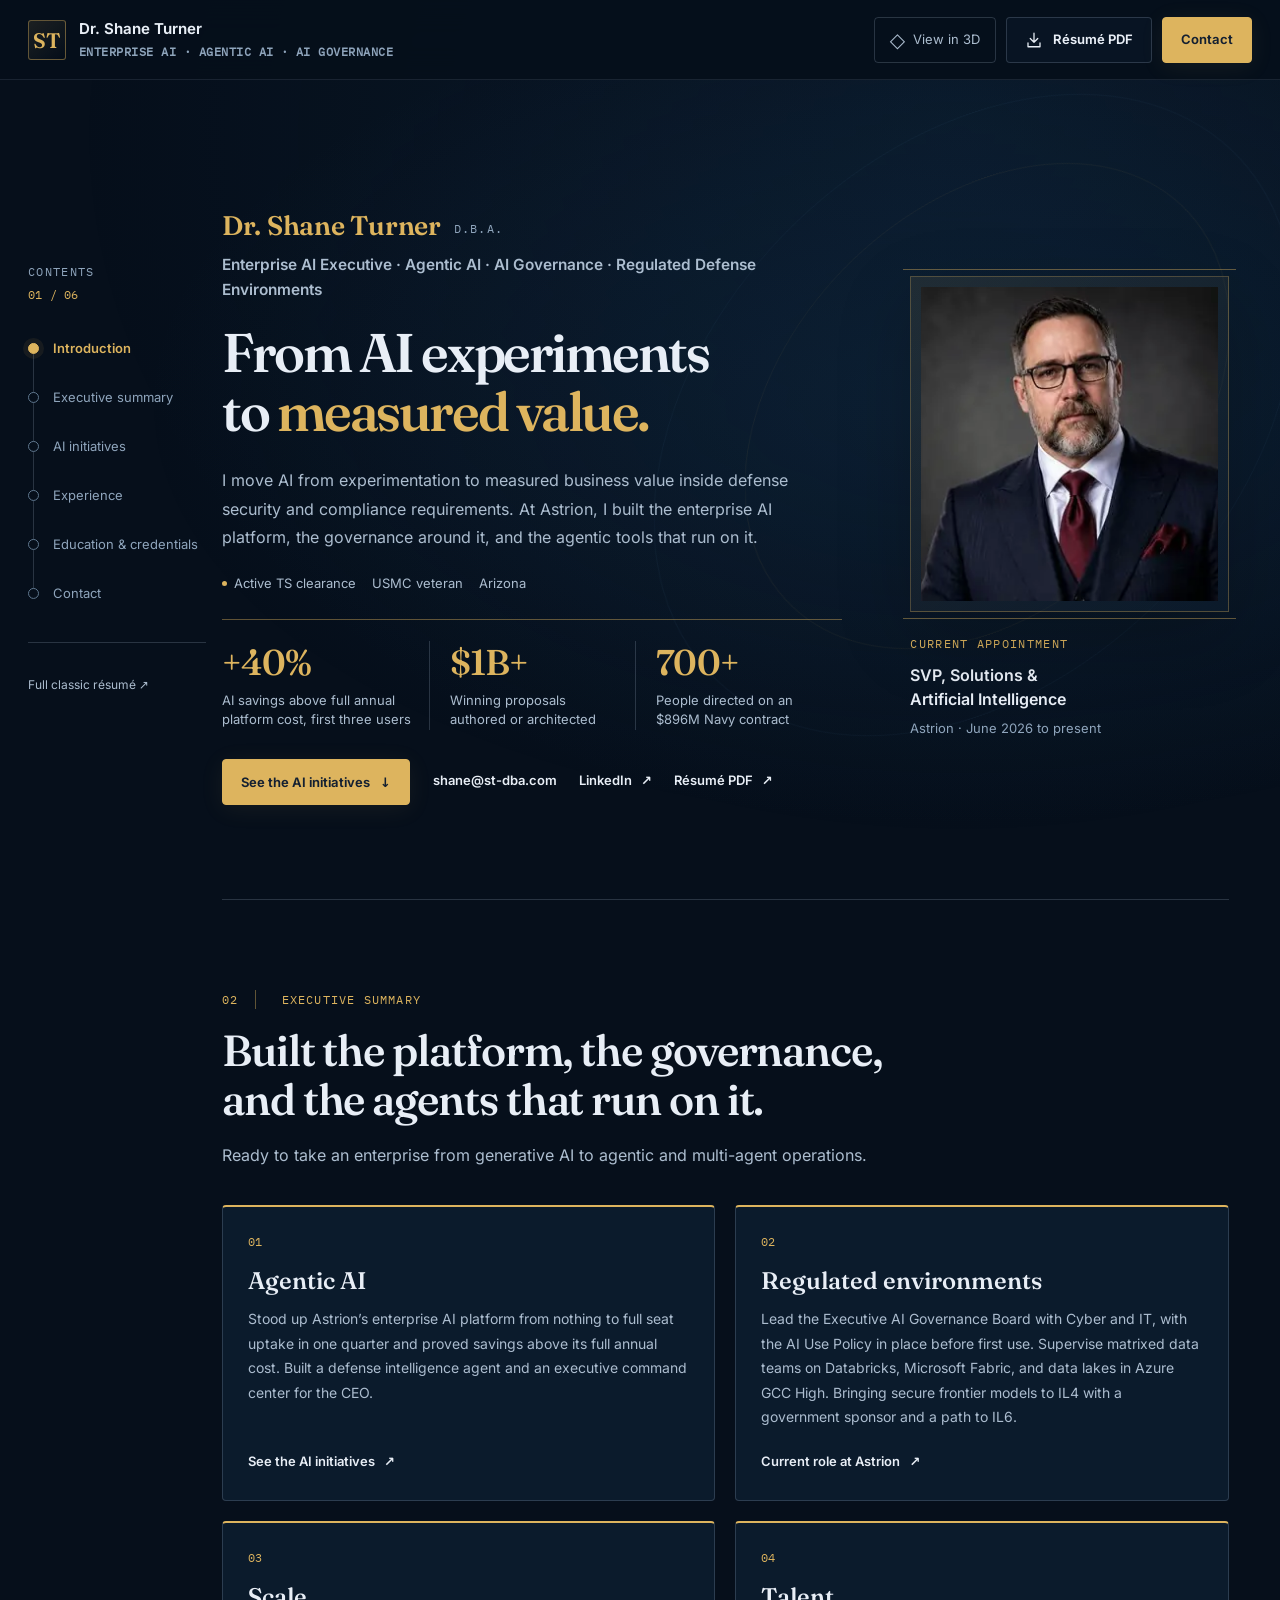
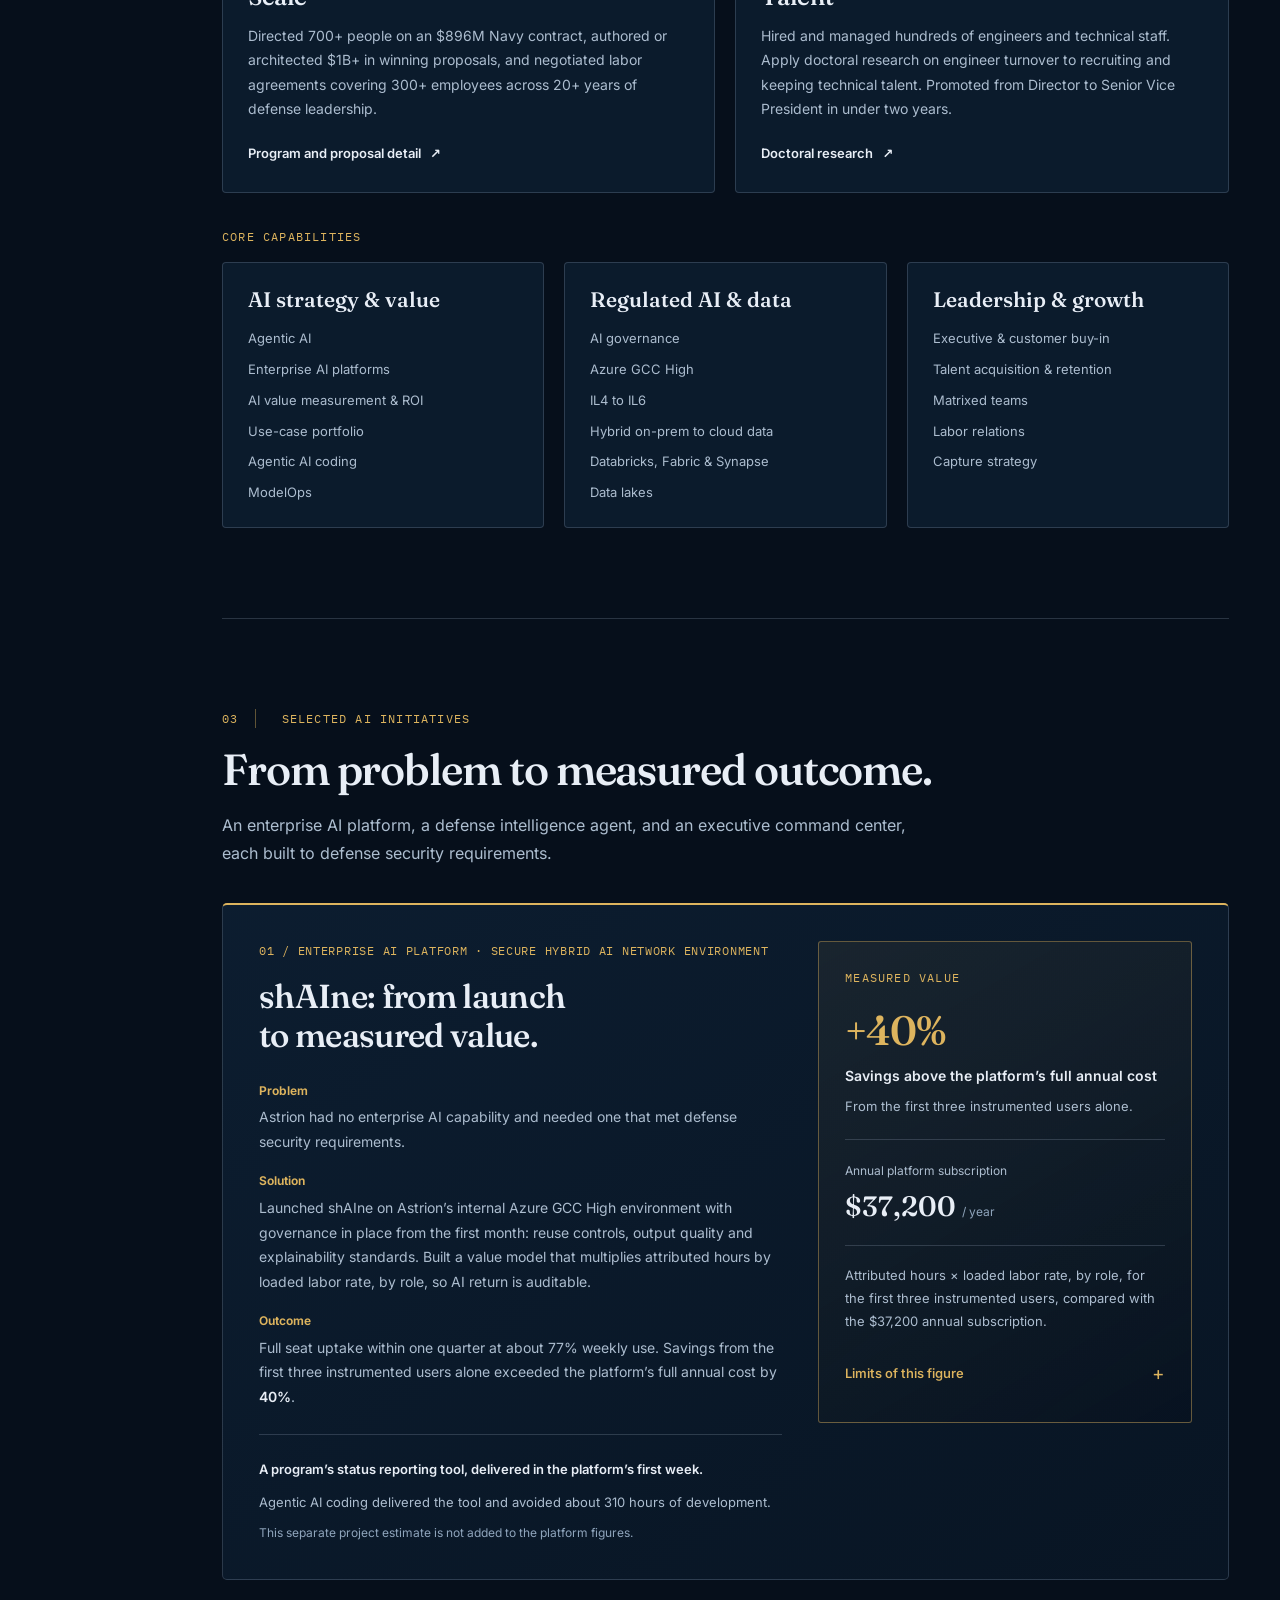
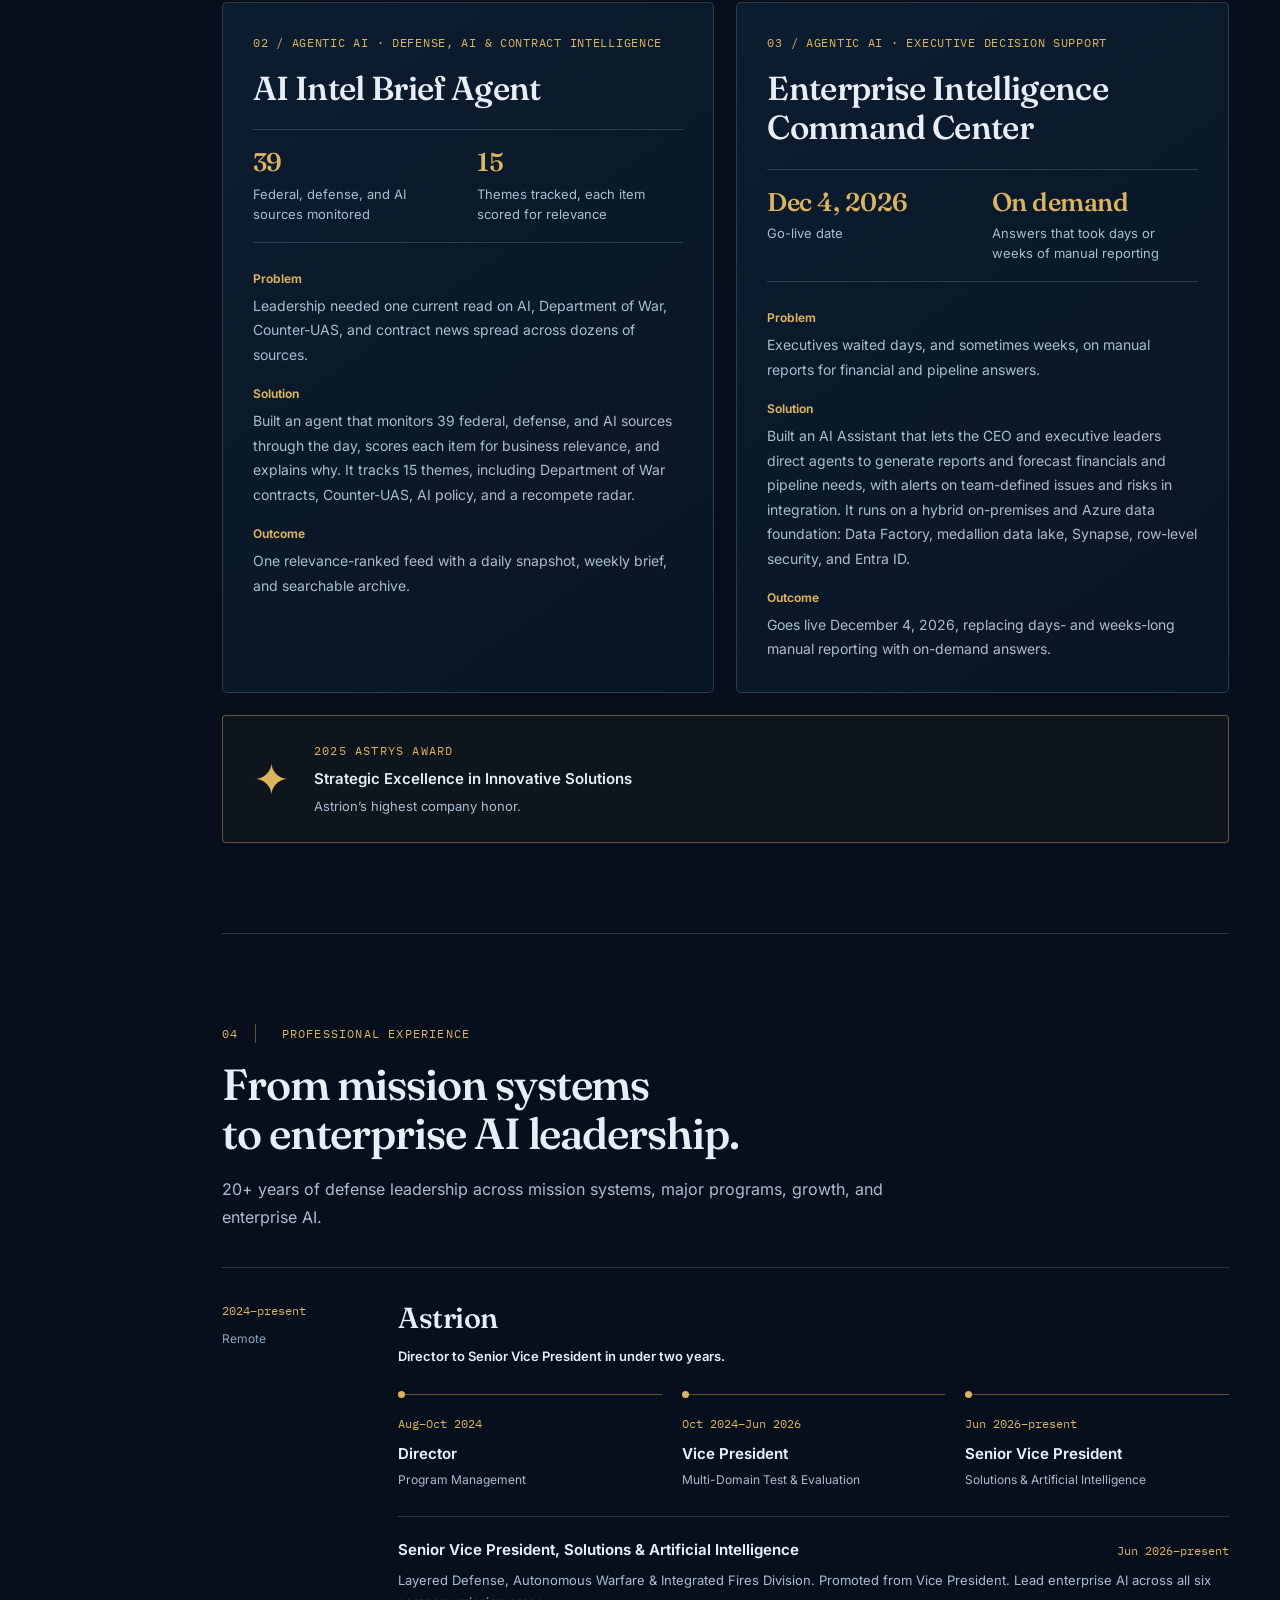
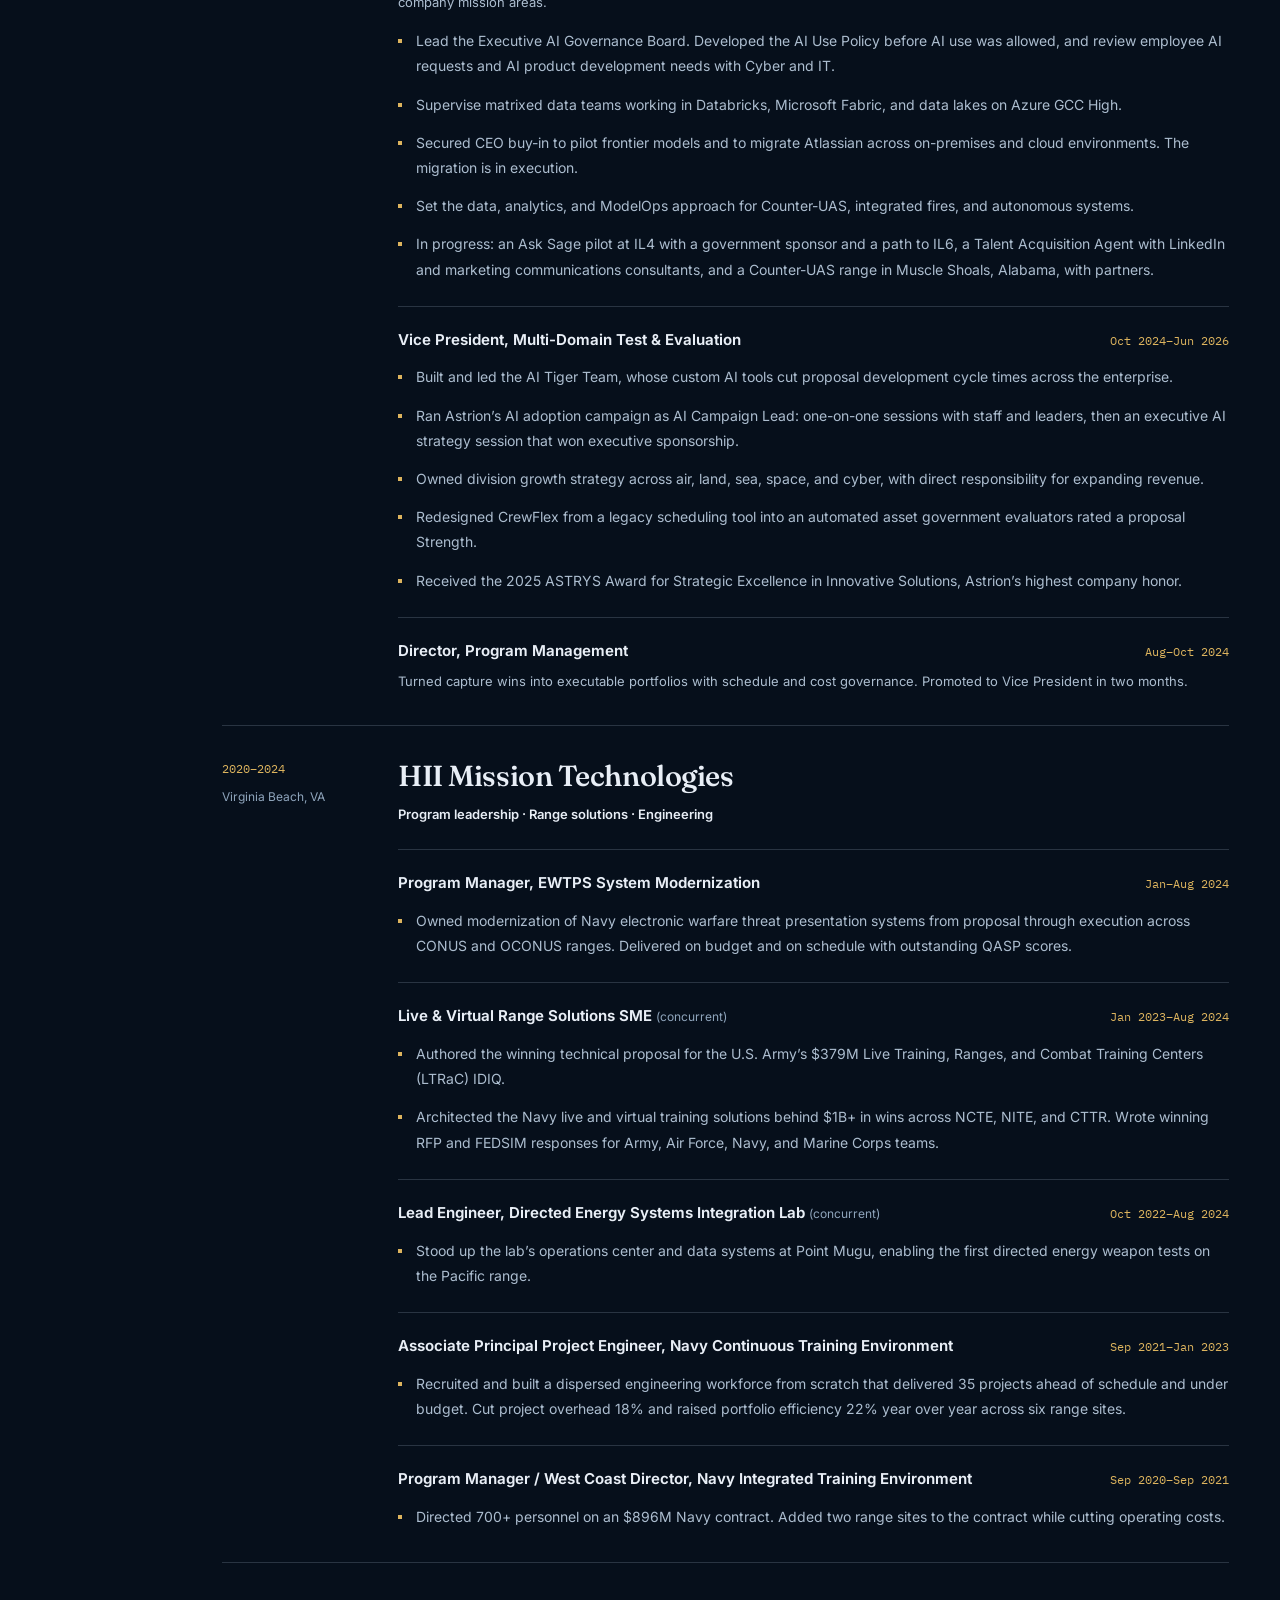
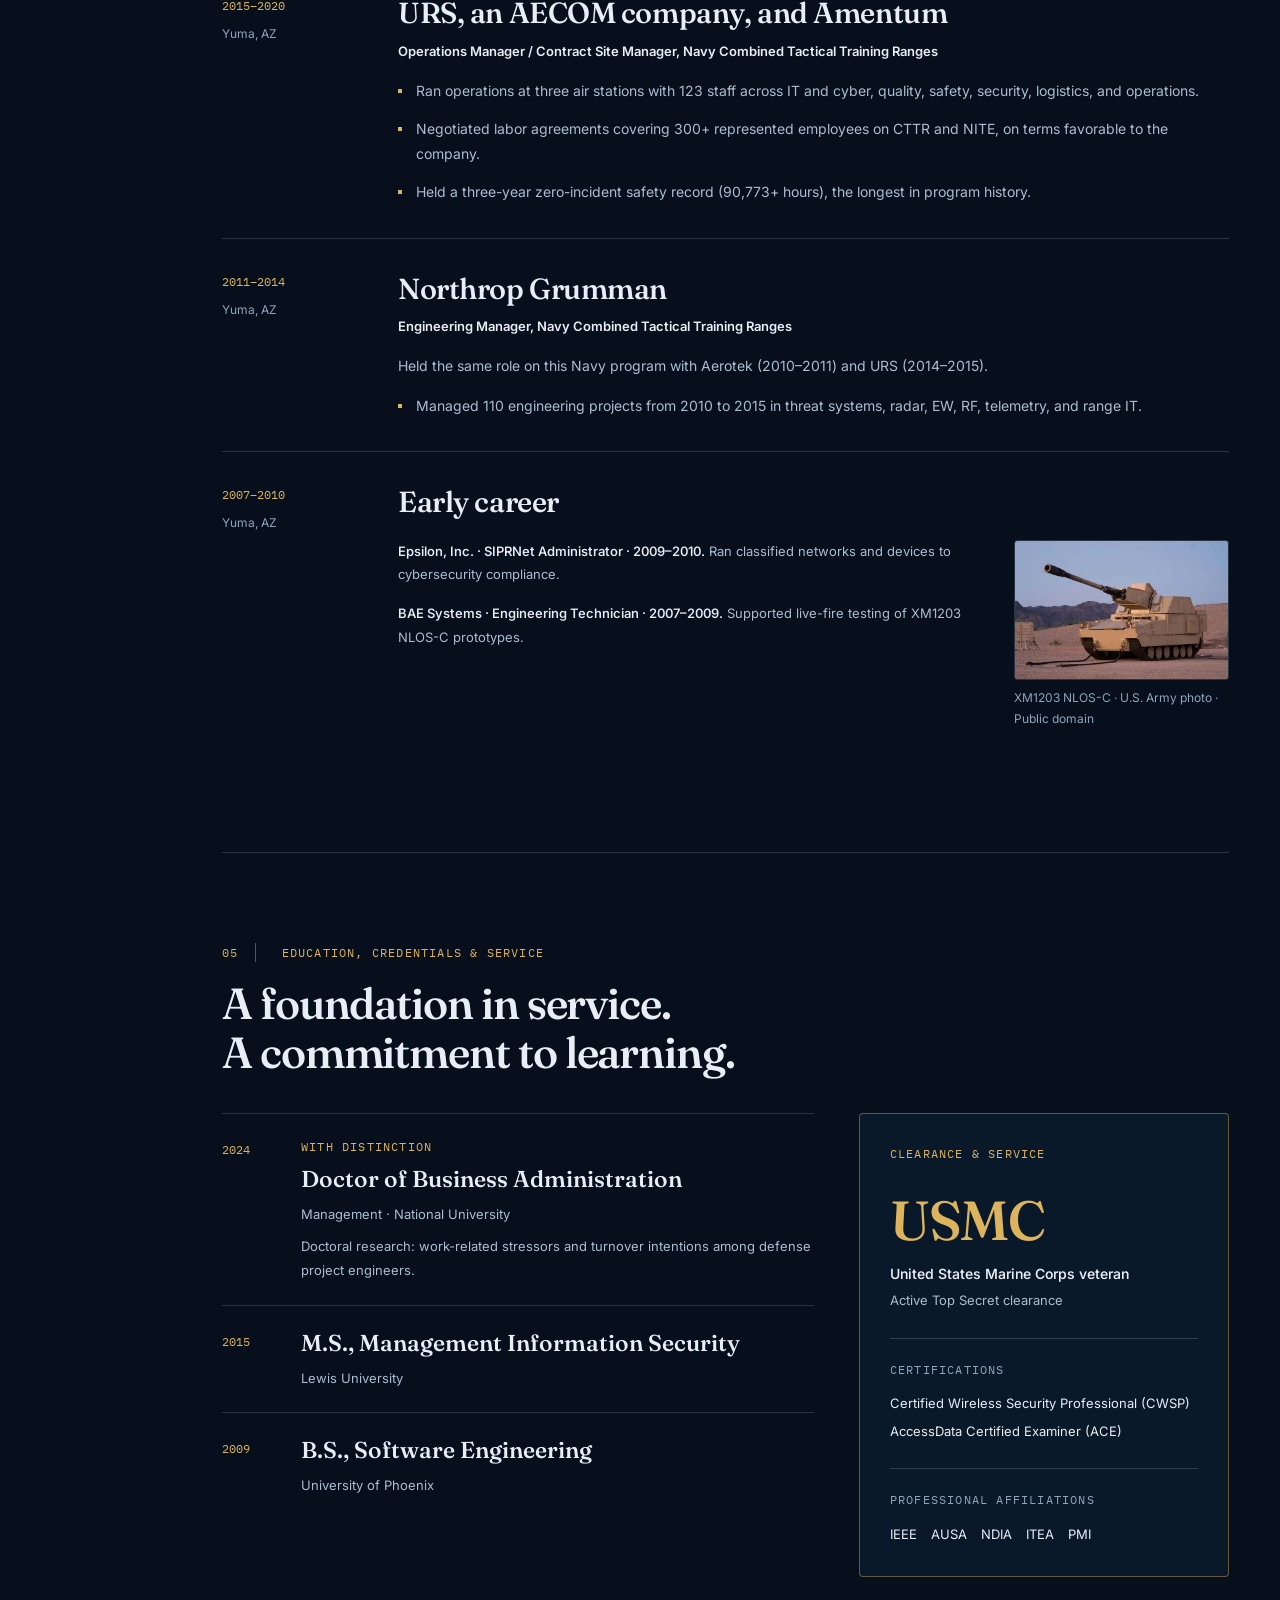
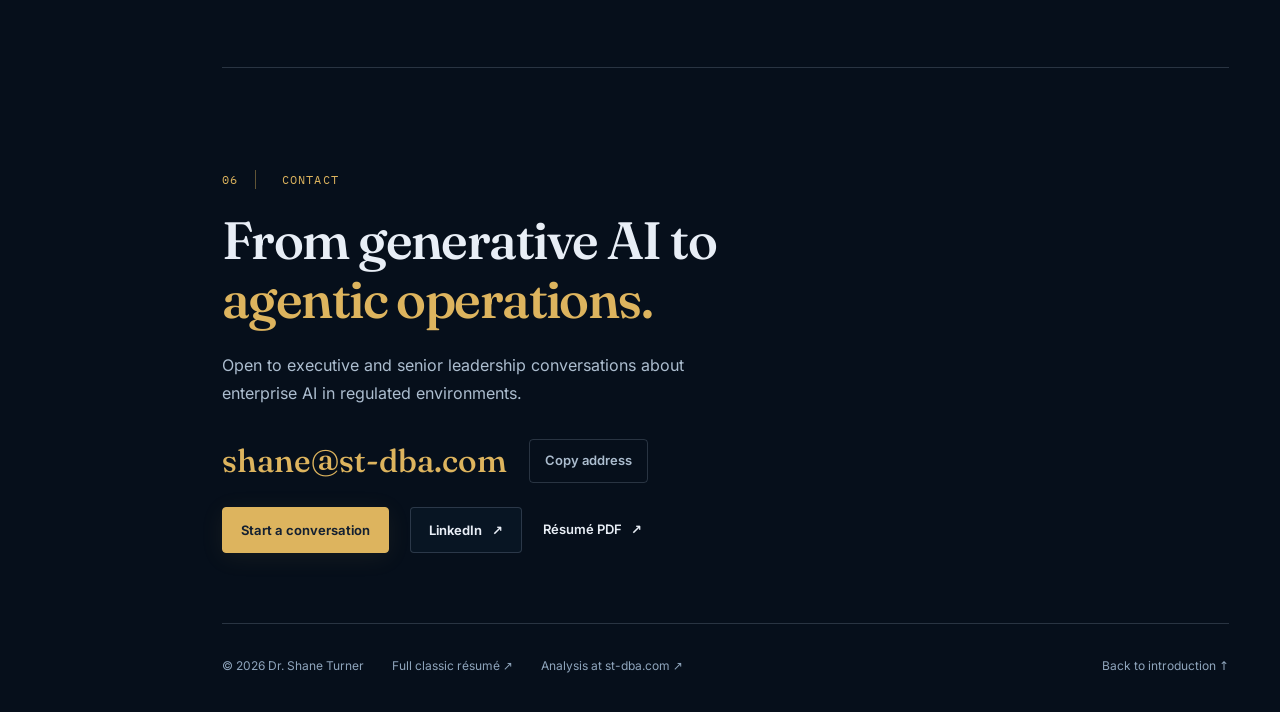
==== commit 30cb5526: "Remove the technology tag strip under the portrait Drops the Azure GCC High / IL4 to IL6 / Databrick" ====
--- a/index.html
+++ b/index.html
@@ -172,7 +172,7 @@
           root.classList.add("flight-mode");
       })();
     </script>
-    <link rel="stylesheet" href="3d/flight.css?v=20261111a" />
+    <link rel="stylesheet" href="3d/flight.css?v=20261111b" />
     <script src="3d/flight.js?v=20261111a" defer></script>
   </head>
   <body>
@@ -391,10 +391,6 @@
                 ><strong
                   >SVP, Solutions &amp; <br />Artificial Intelligence</strong
                 ><span>Astrion · June 2026 to present</span>
-                <div class="service-strip">
-                  <span>Azure GCC High</span><span>IL4 to IL6</span
-                  ><span>Databricks</span><span>Fabric</span>
-                </div>
               </figcaption>
             </figure>
           </div>
--- a/3d/flight.css
+++ b/3d/flight.css
@@ -736,19 +736,6 @@
   color: var(--dim);
   font-size: 13px;
   margin-top: 7px;
-}
-.service-strip {
-  display: flex;
-  flex-wrap: wrap;
-  gap: 6px 12px;
-  font-family: var(--font-mono);
-  font-size: 12px;
-  text-transform: uppercase;
-  letter-spacing: 0.02em;
-  padding-top: 19px;
-  margin-top: 20px;
-  border-top: 1px solid var(--line);
-  color: var(--dim);
 }
 .case-study {
   padding: 30px;
@@ -1494,10 +1481,6 @@
   .portrait figcaption {
     padding-top: 18px;
   }
-  .service-strip {
-    padding-top: 13px;
-    margin-top: 13px;
-  }
 }
 @media (min-width: 901px) and (max-height: 700px) {
   .hero {
@@ -1648,10 +1631,6 @@
   }
   .portrait-kicker {
     font-size: 12px;
-  }
-  .service-strip {
-    font-size: 12px;
-    gap: 6px 9px;
   }
   .hero-proof dt {
     font-size: 32px;
@@ -1876,18 +1855,6 @@
   .portrait figcaption > span:last-of-type {
     font-size: 12px;
     margin-top: 6px;
-  }
-  .service-strip {
-    grid-column: 1/-1;
-    margin: 0;
-    padding: 0;
-    border: 0;
-    gap: 4px 14px;
-    justify-content: flex-start;
-    font-size: 12px;
-  }
-  .portrait figcaption .service-strip {
-    margin-top: 12px;
   }
   .waypoint:not(.hero) {
     padding: 52px 0;
@@ -2390,10 +2357,6 @@
     .flight-mode .portrait figcaption {
       padding-top: 16px;
     }
-    .flight-mode .service-strip {
-      padding-top: 11px;
-      margin-top: 11px;
-    }
   }
   @media (max-height: 700px) {
     .flight-mode .journey-surface {
@@ -2594,9 +2557,6 @@
   .portrait figcaption > span:last-of-type {
     font-size: 8pt;
   }
-  .service-strip {
-    display: none;
-  }
   .section-heading {
     margin-bottom: 20px;
   }
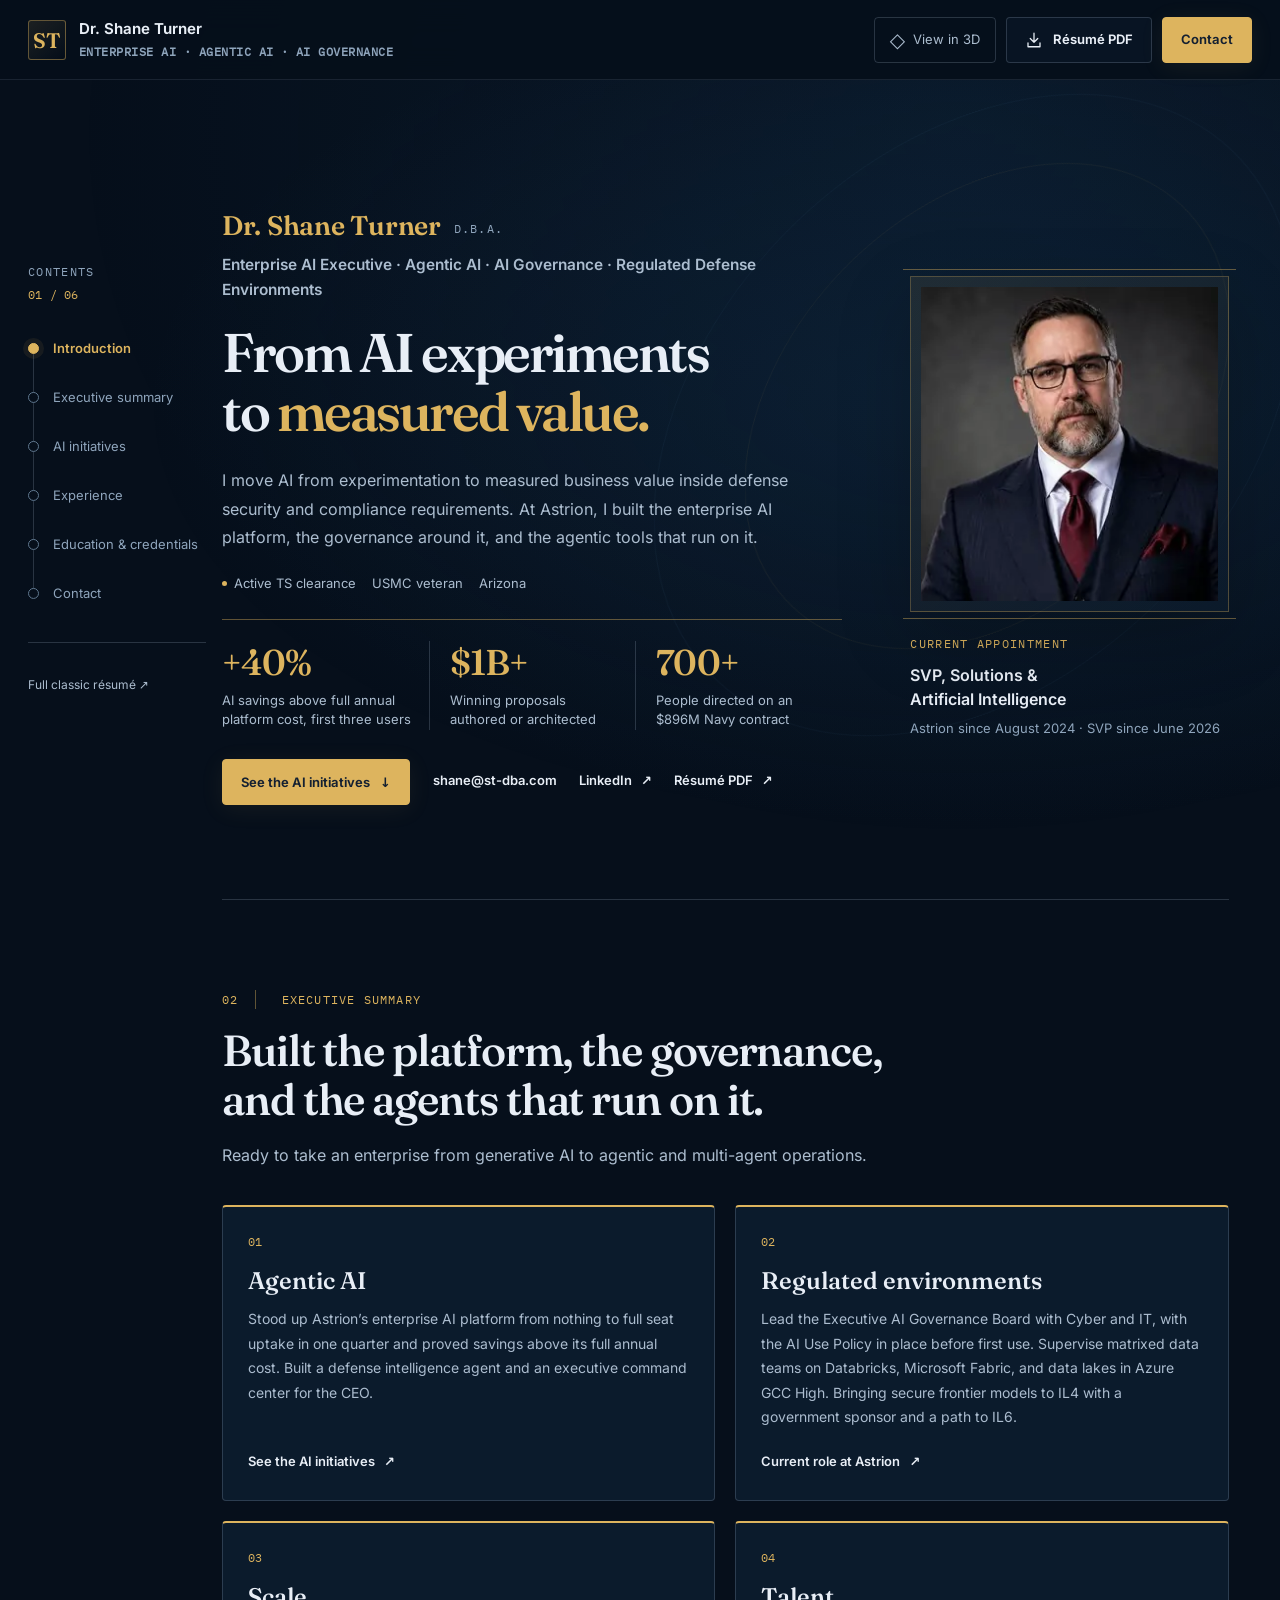
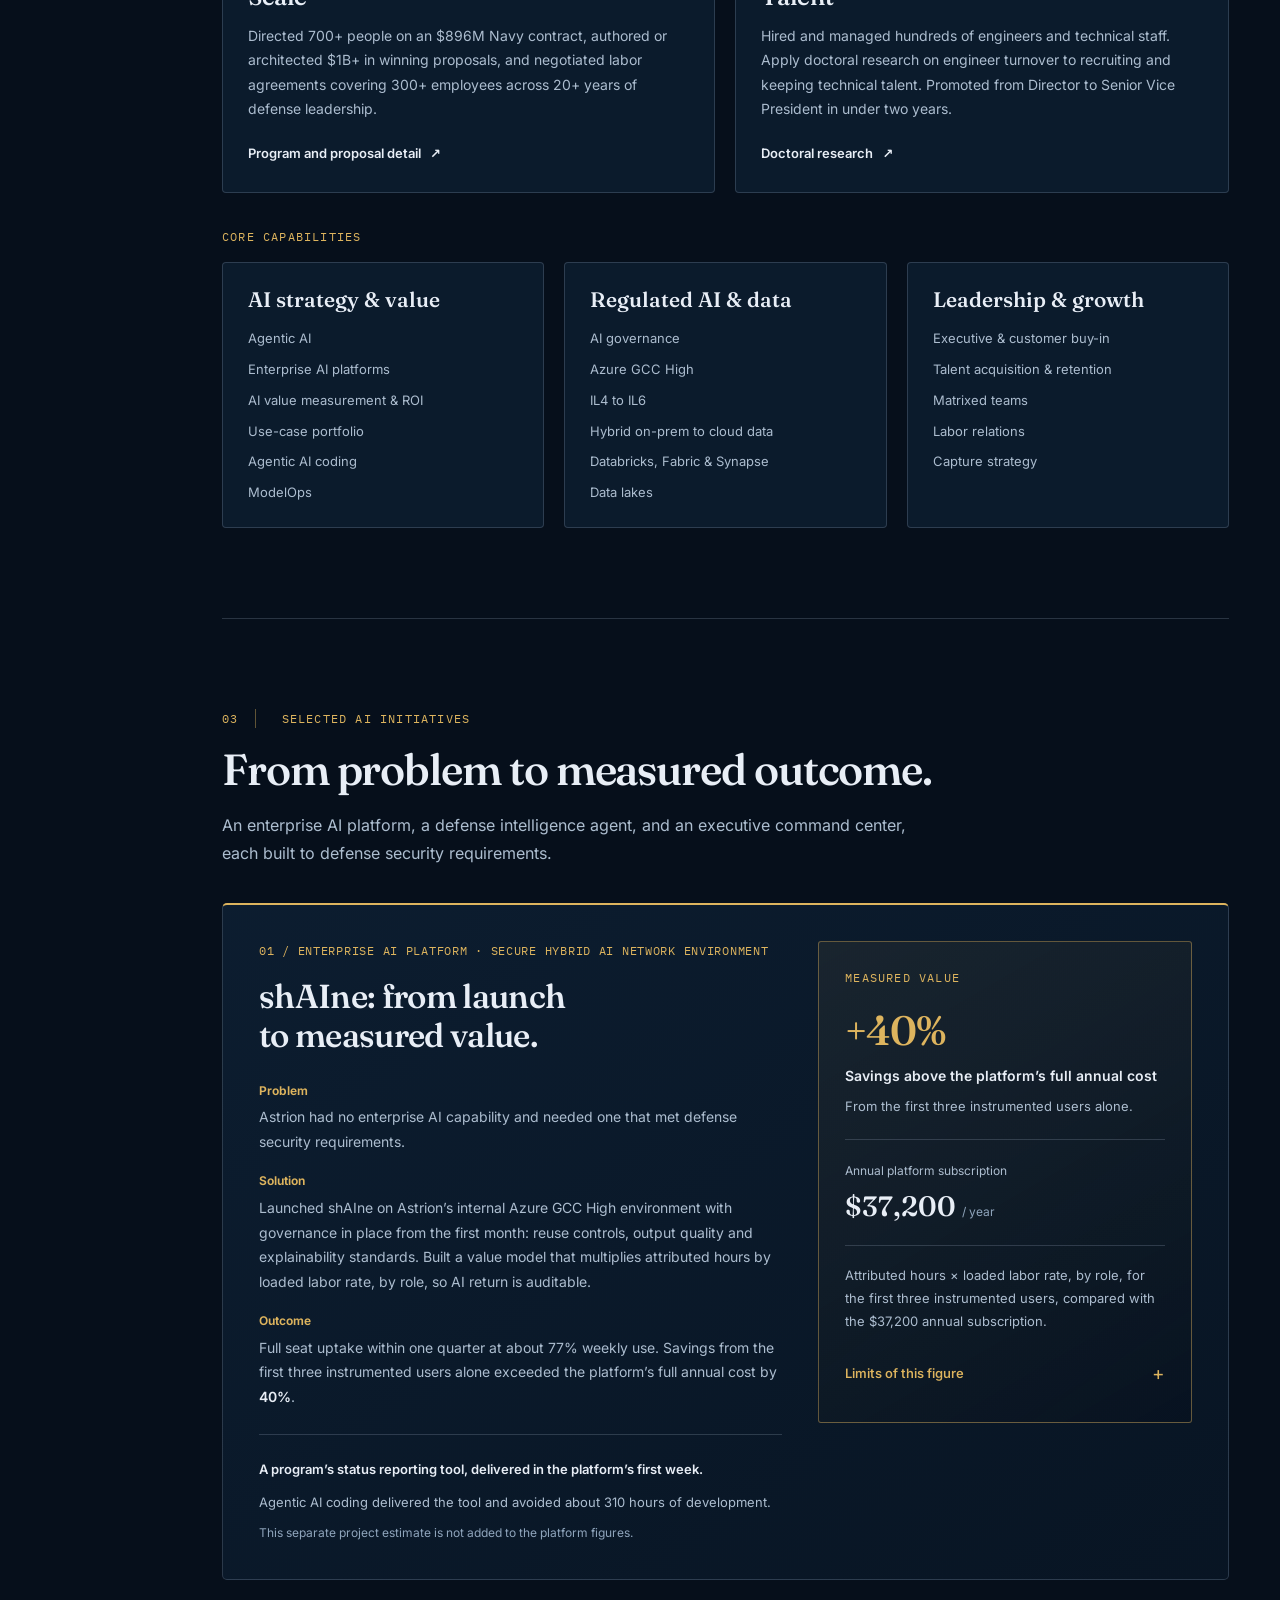
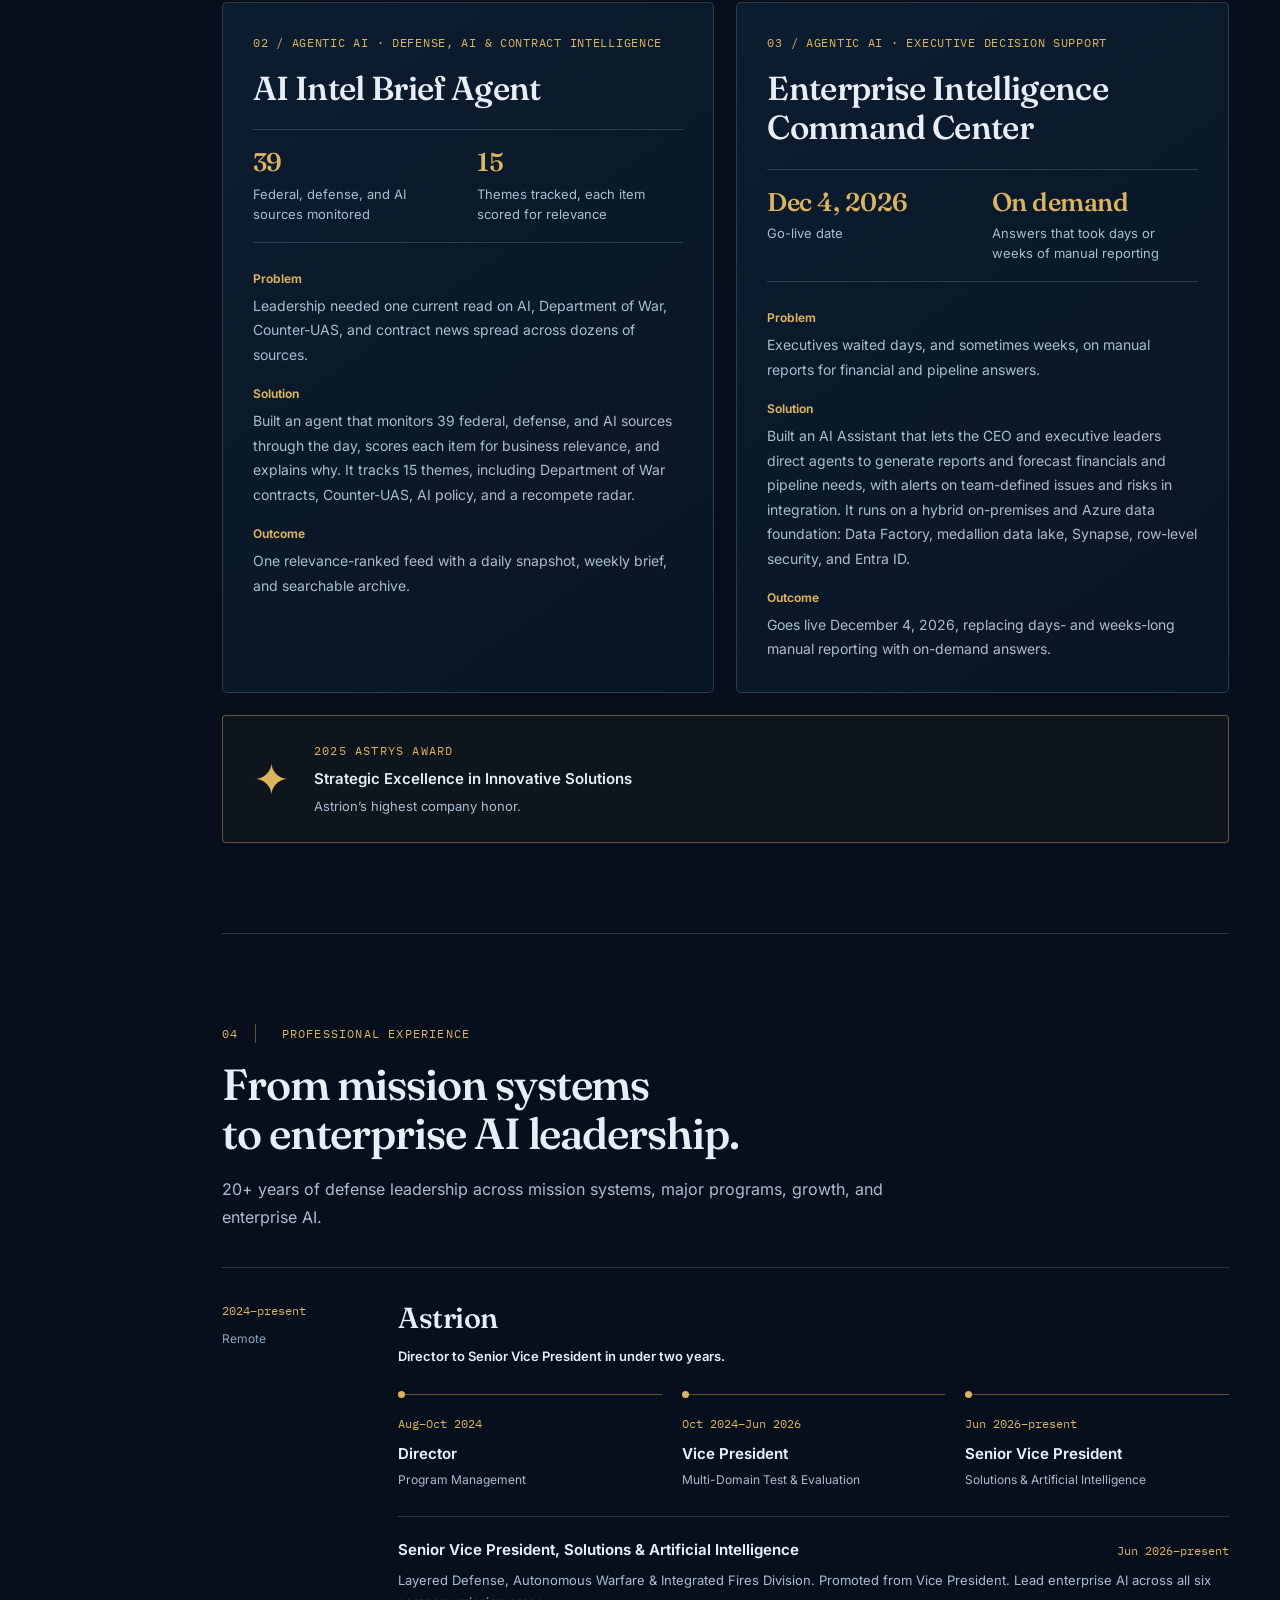
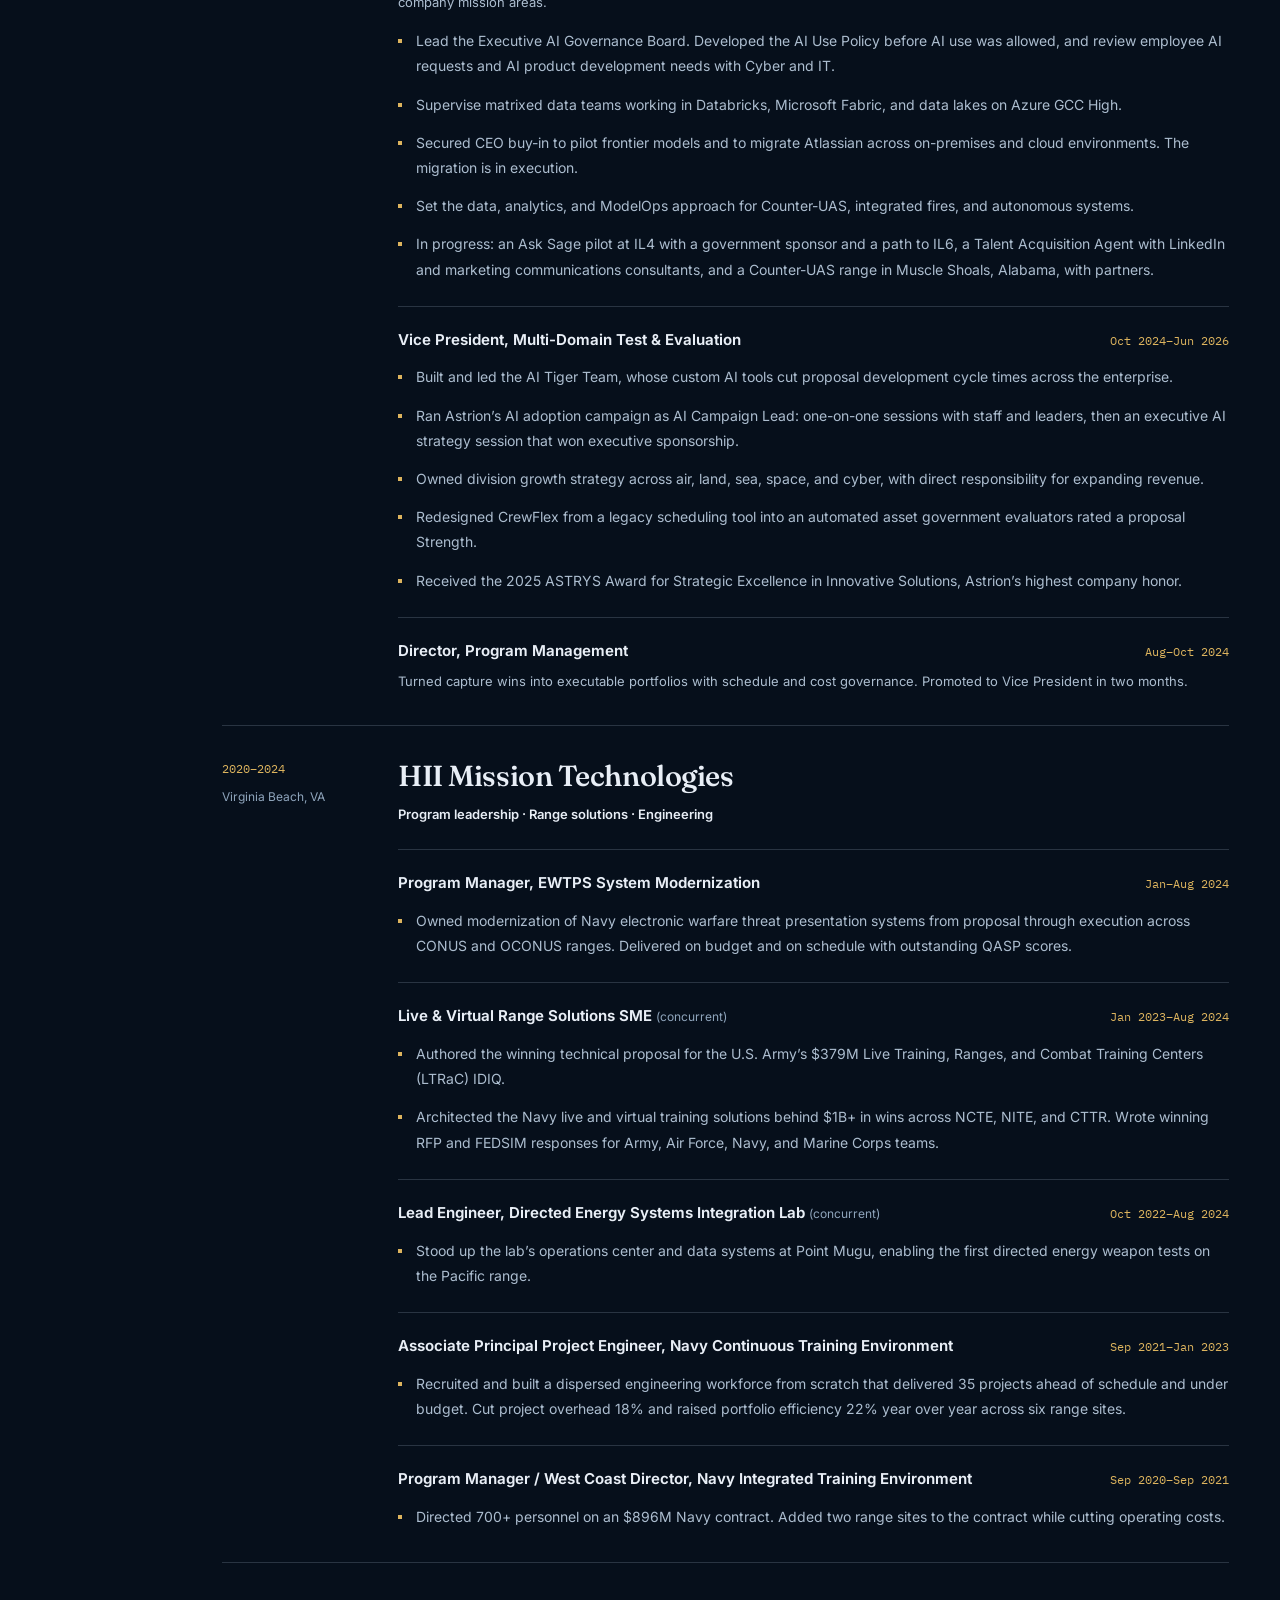
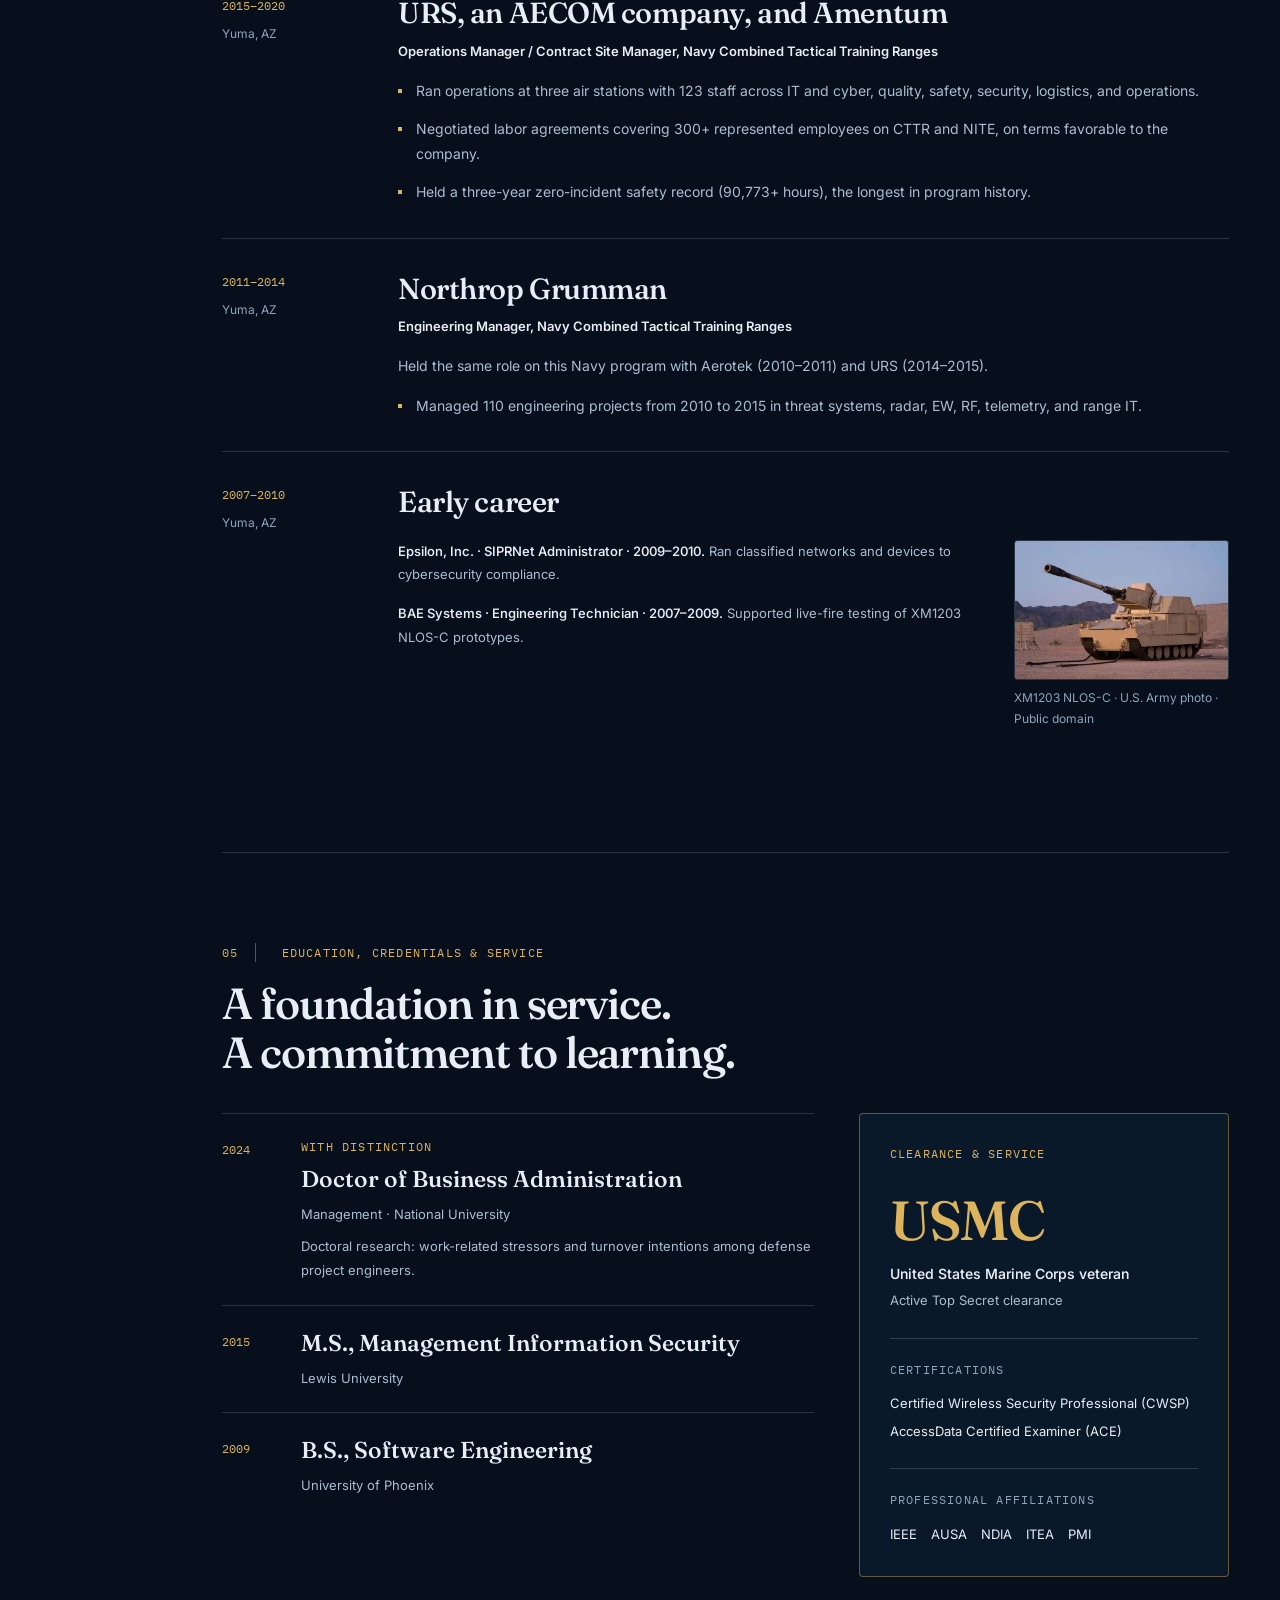
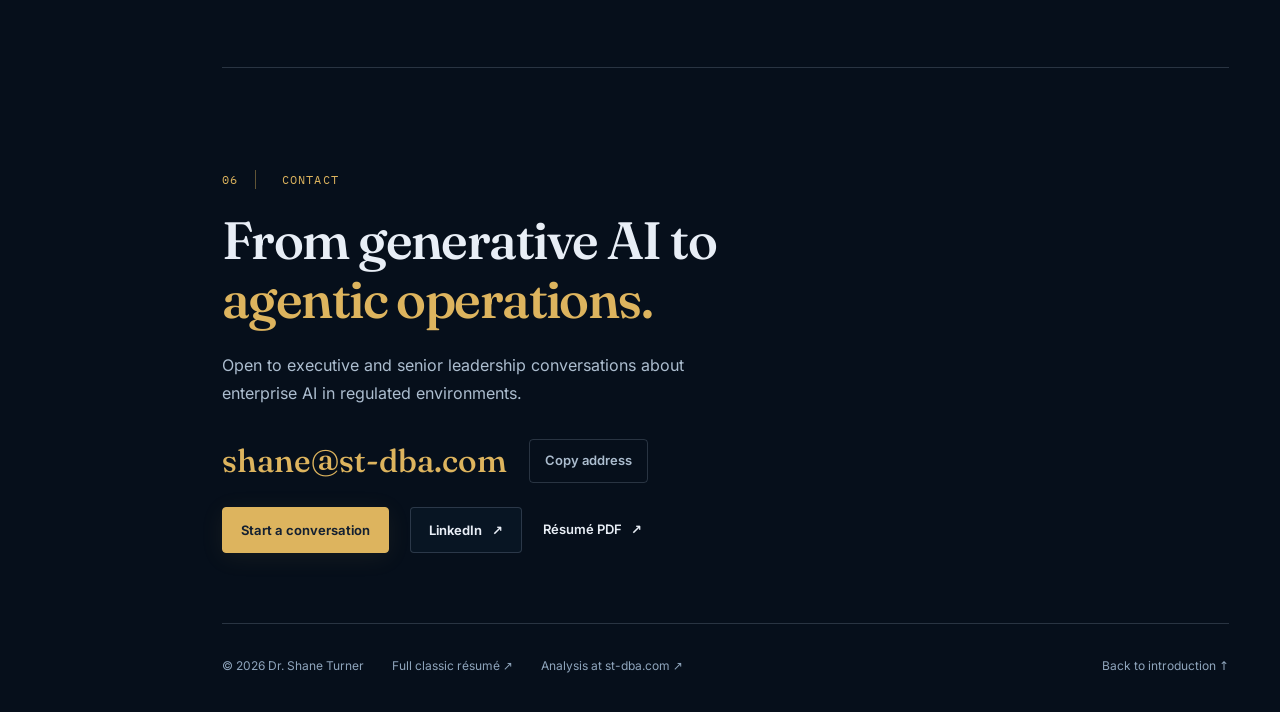
==== commit 1a2f9d27: "Show the Astrion start date in the portrait caption The caption read "Astrion · June 2026 to present" ====
--- a/index.html
+++ b/index.html
@@ -390,7 +390,7 @@
                 <span class="portrait-kicker">Current appointment</span
                 ><strong
                   >SVP, Solutions &amp; <br />Artificial Intelligence</strong
-                ><span>Astrion · June 2026 to present</span>
+                ><span>Astrion since August 2024 · SVP since June 2026</span>
               </figcaption>
             </figure>
           </div>
